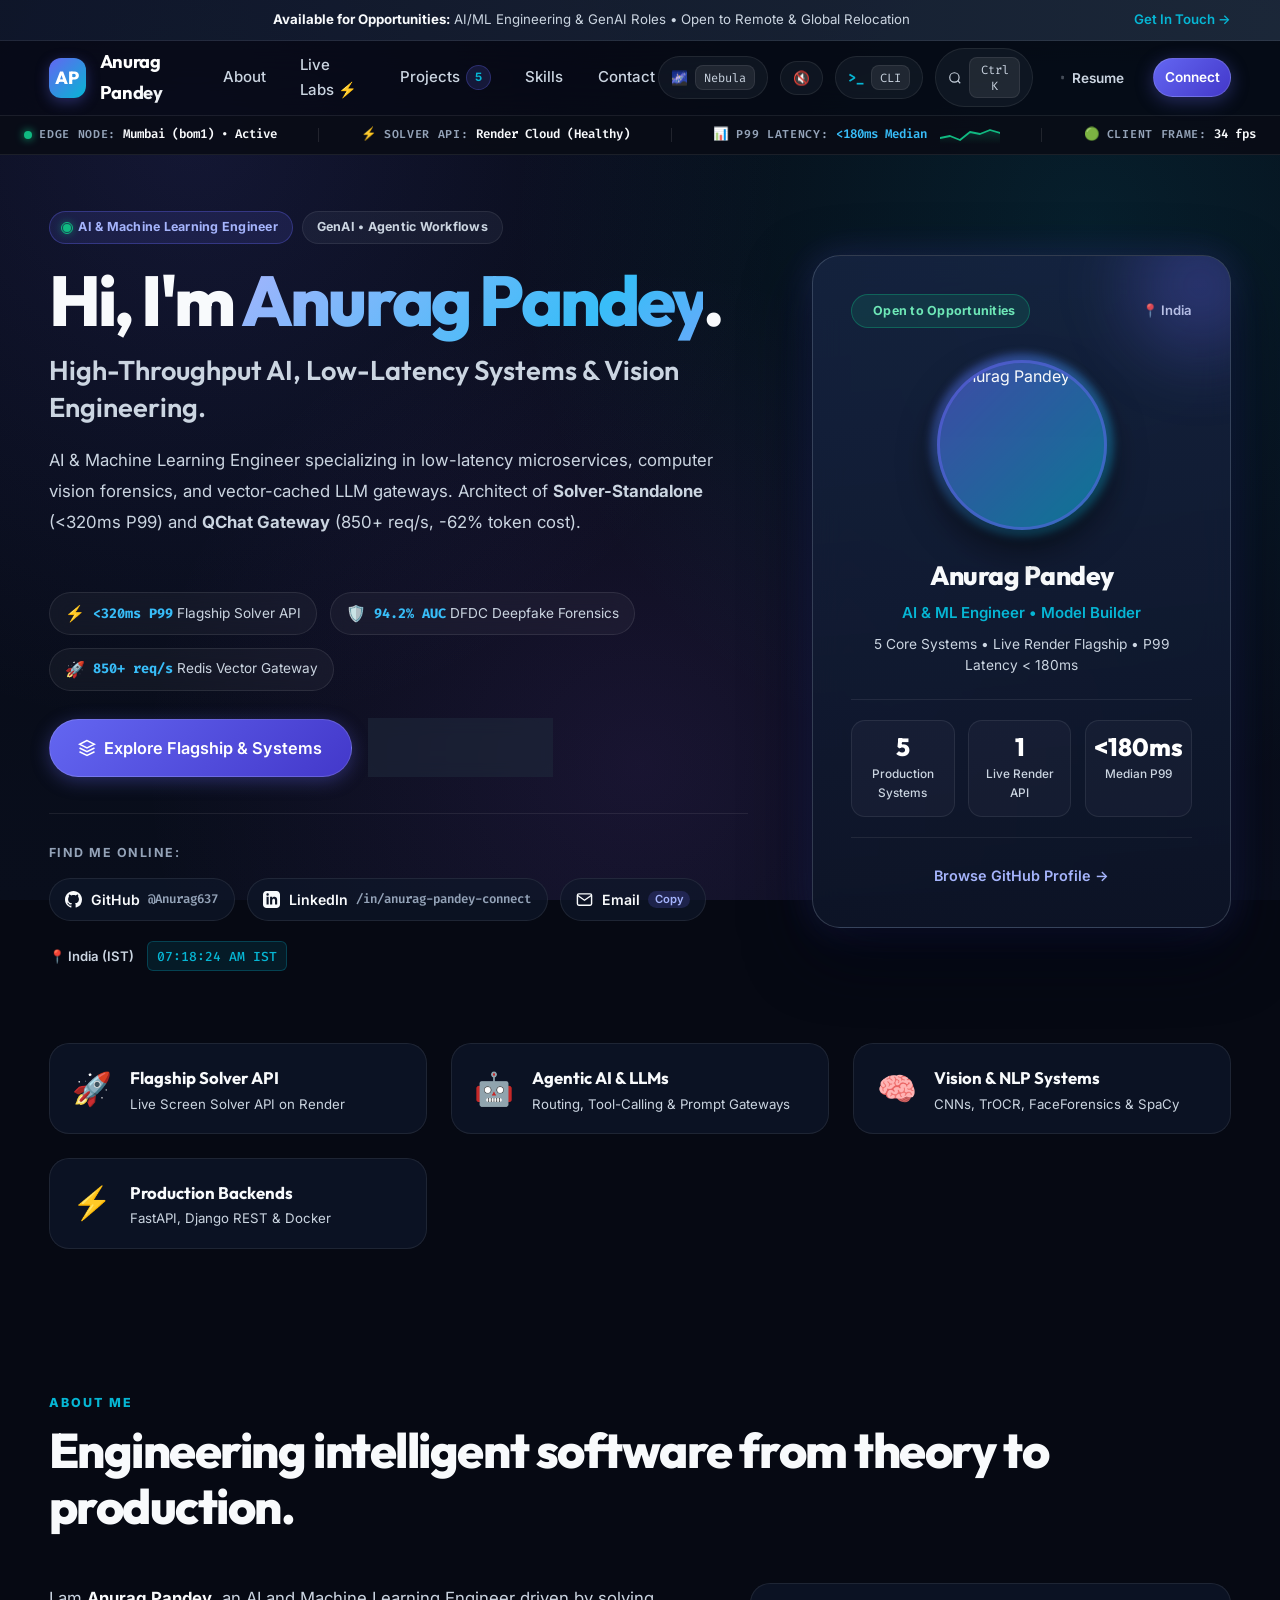
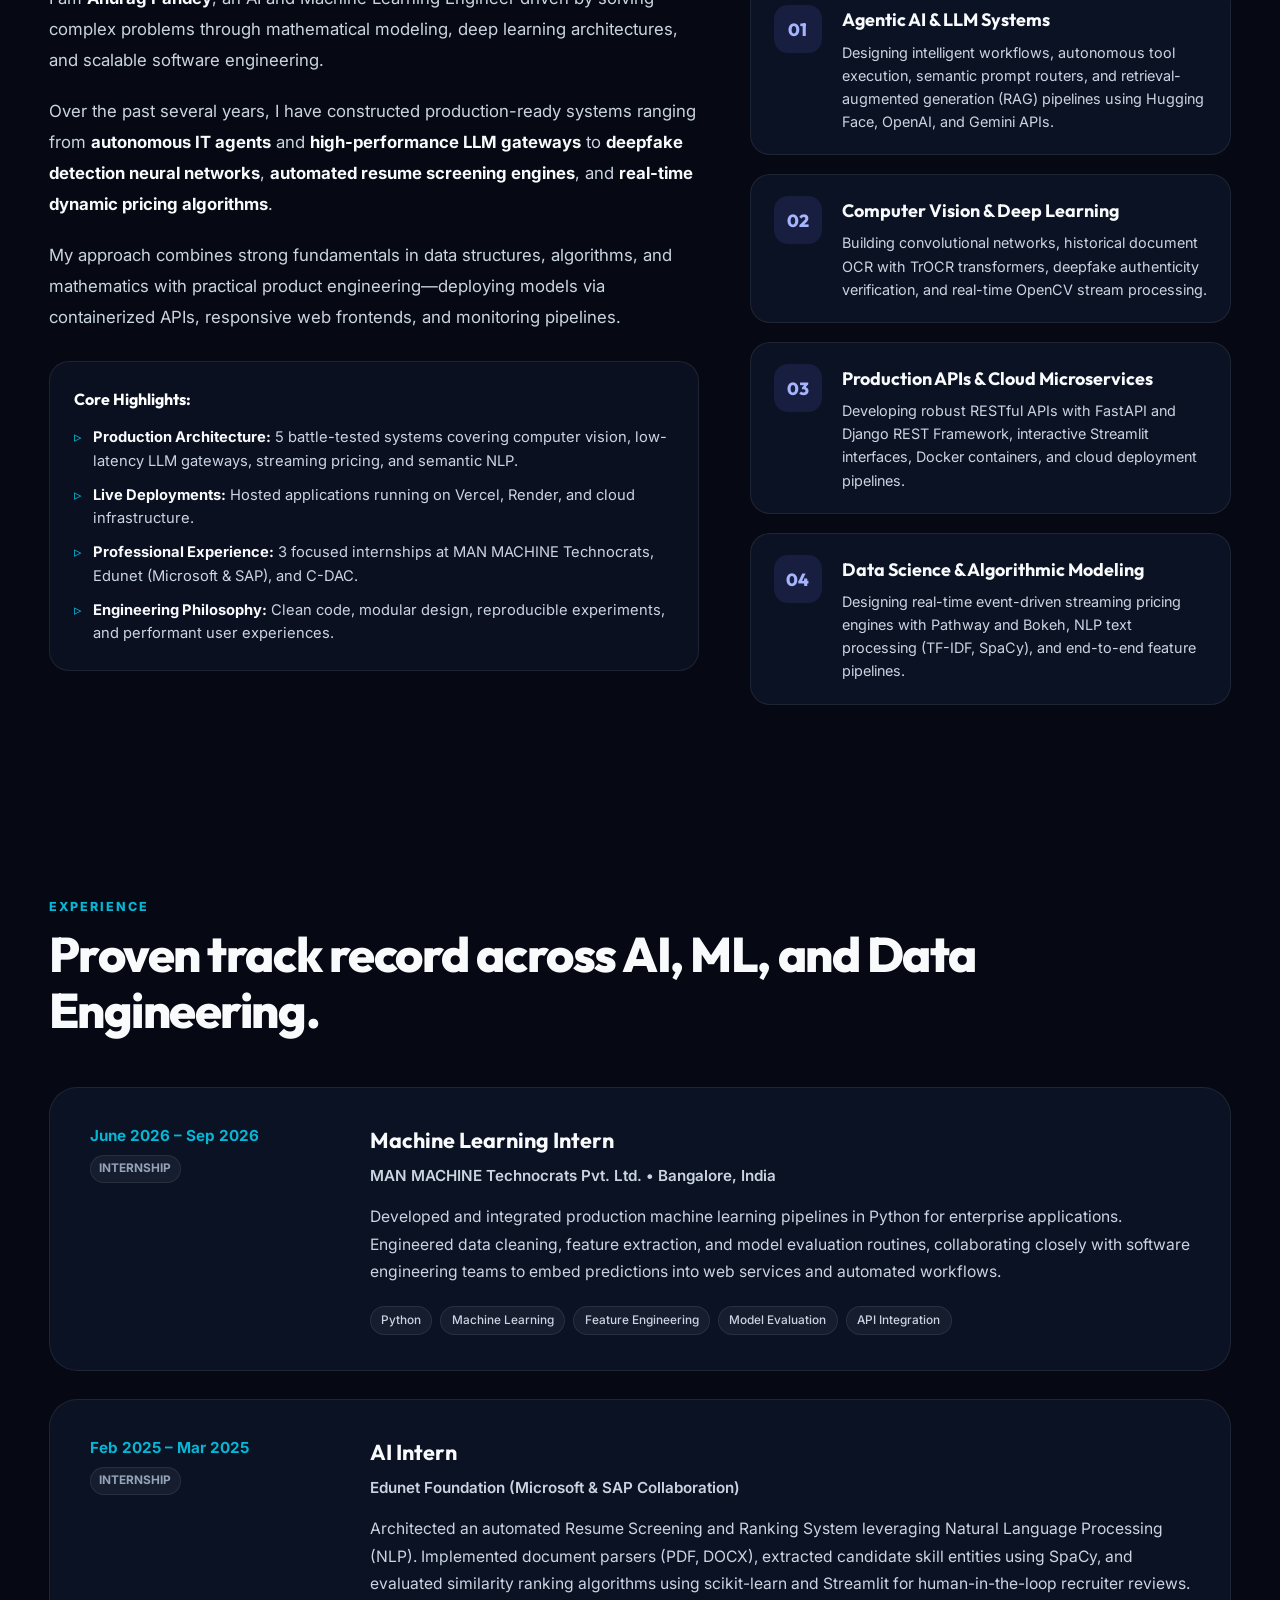
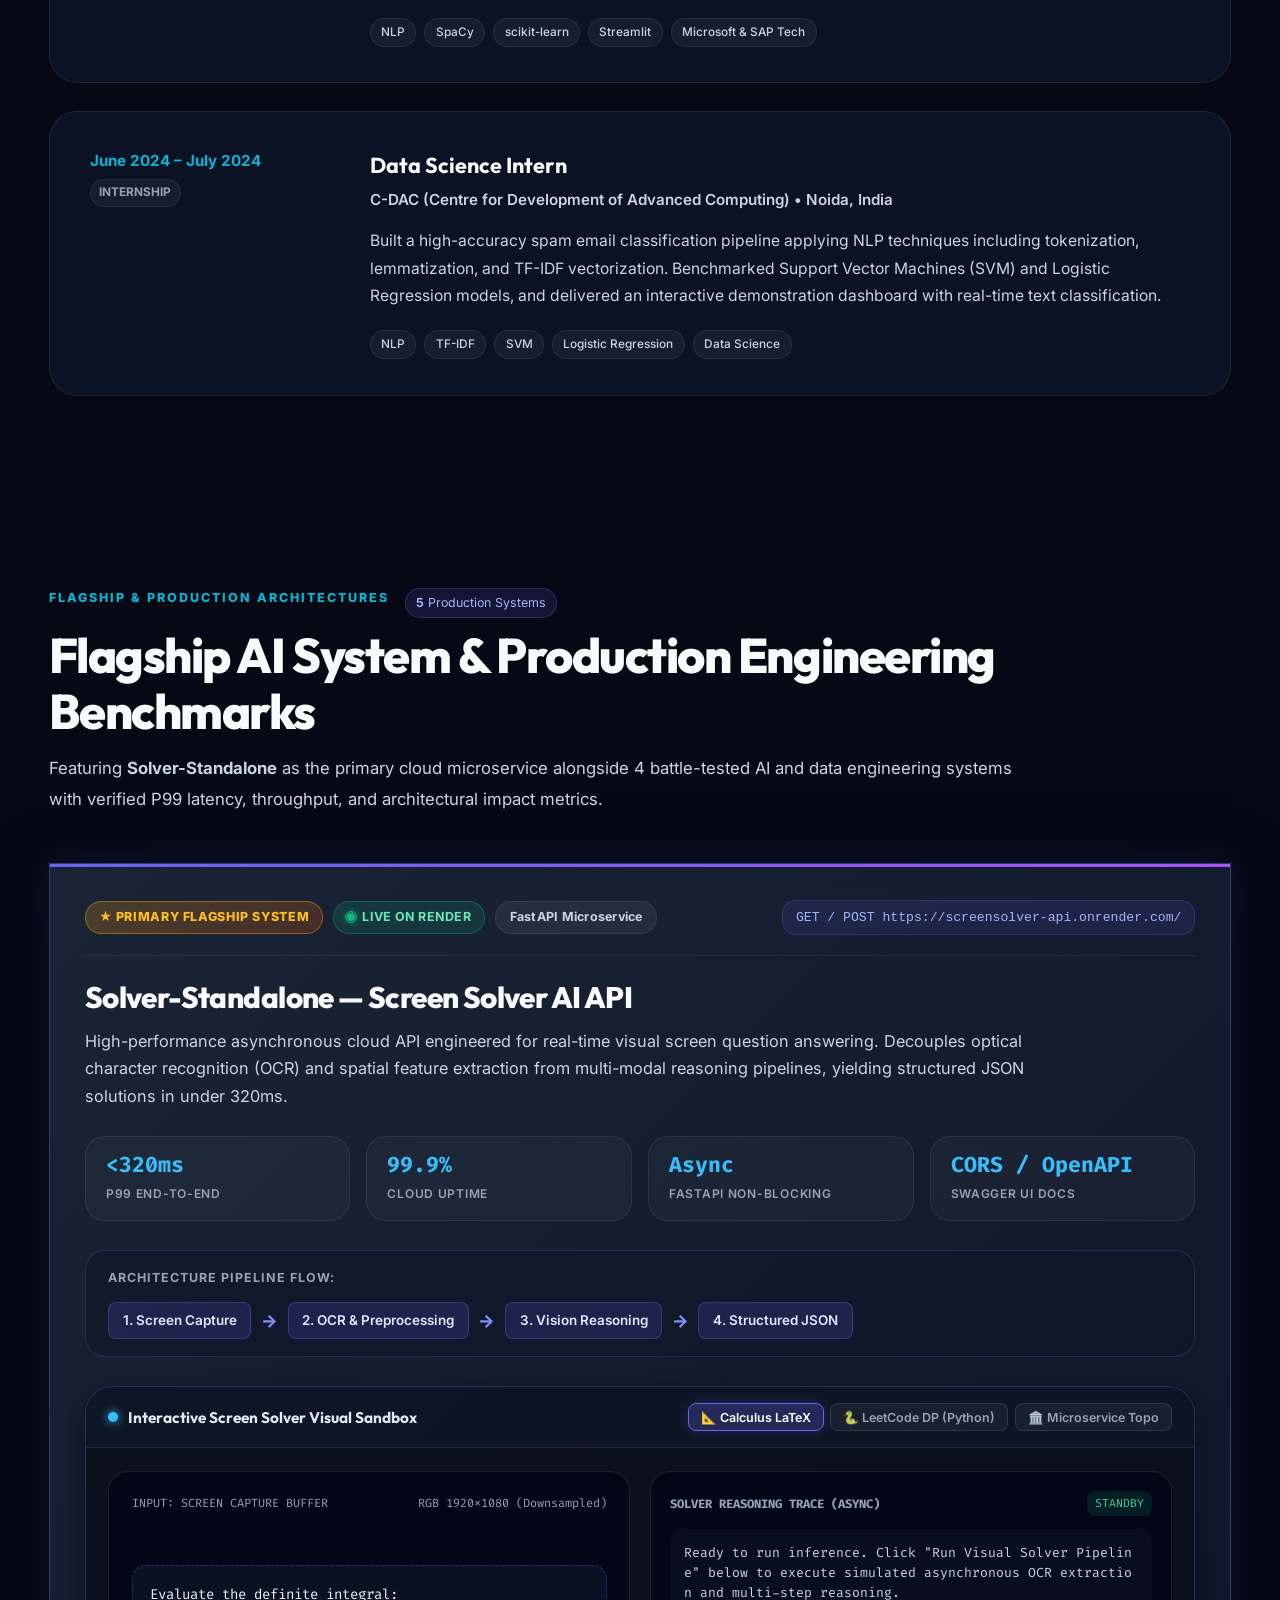
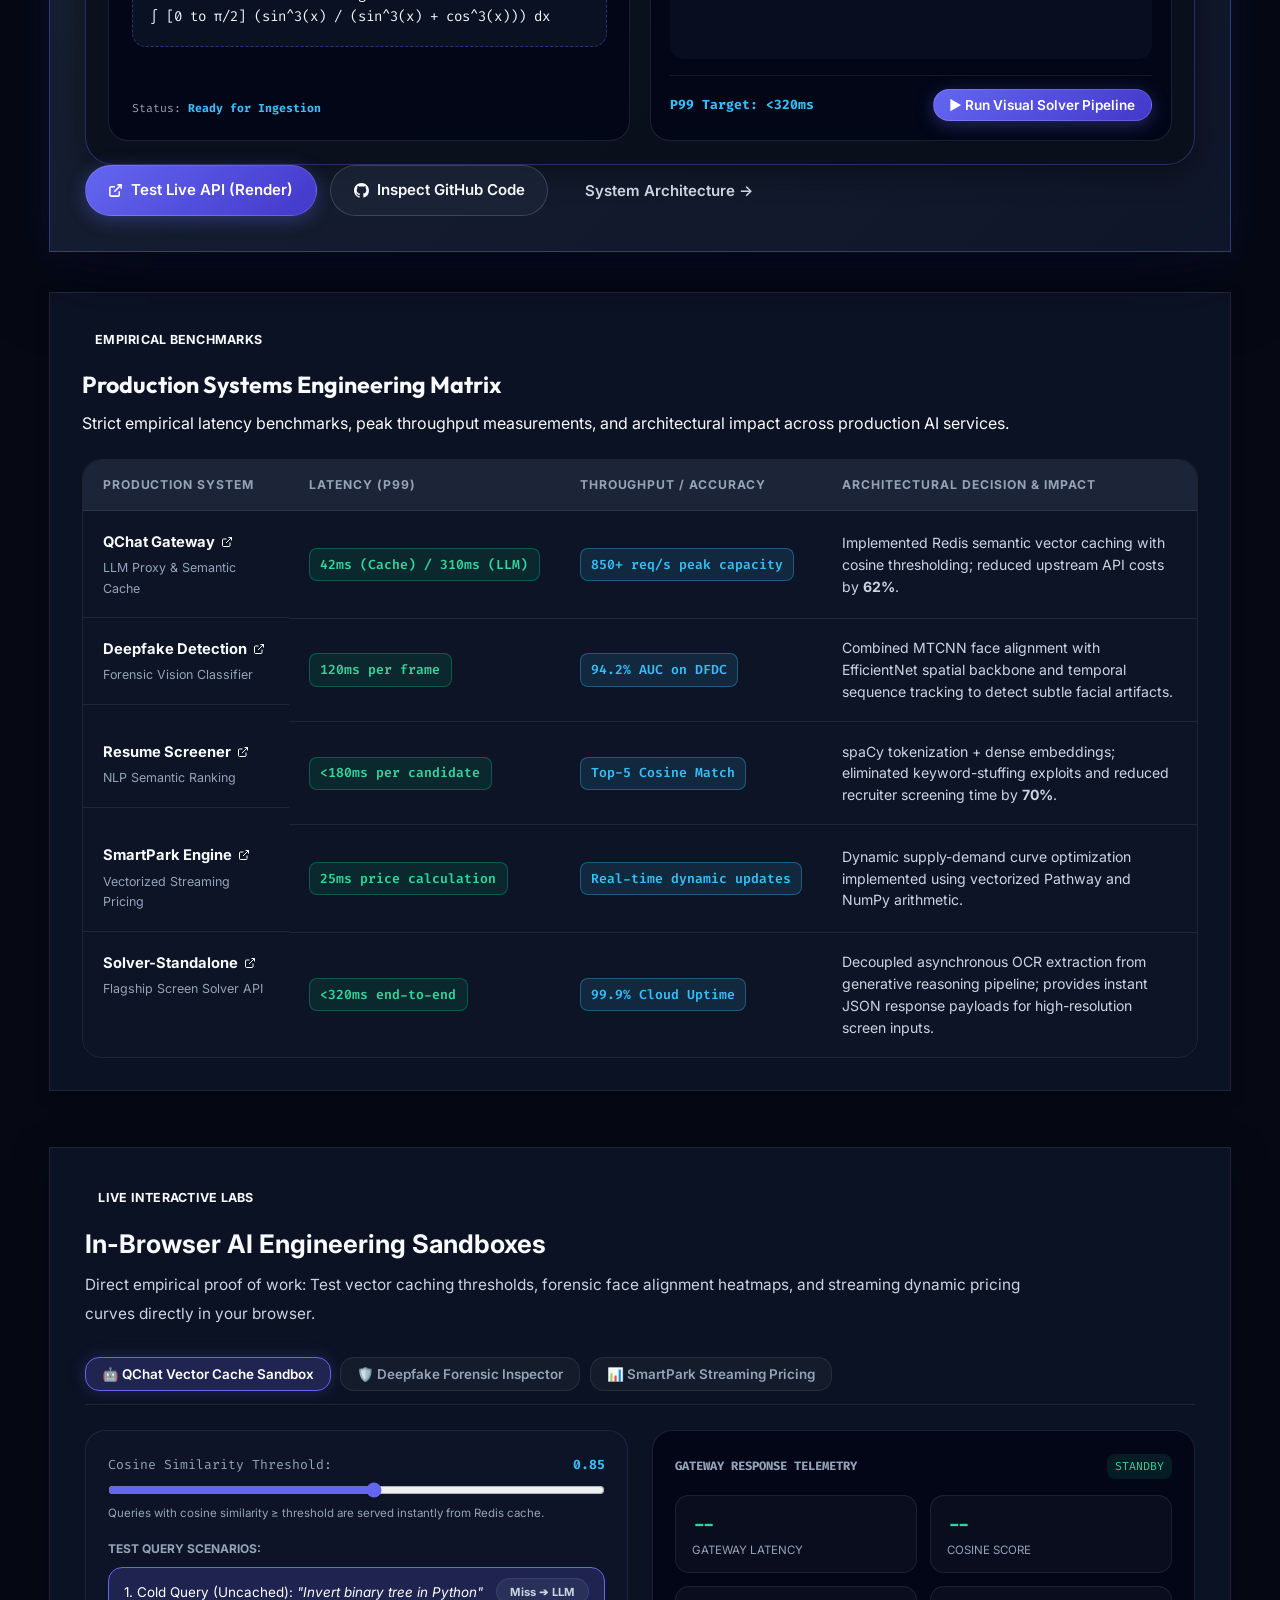
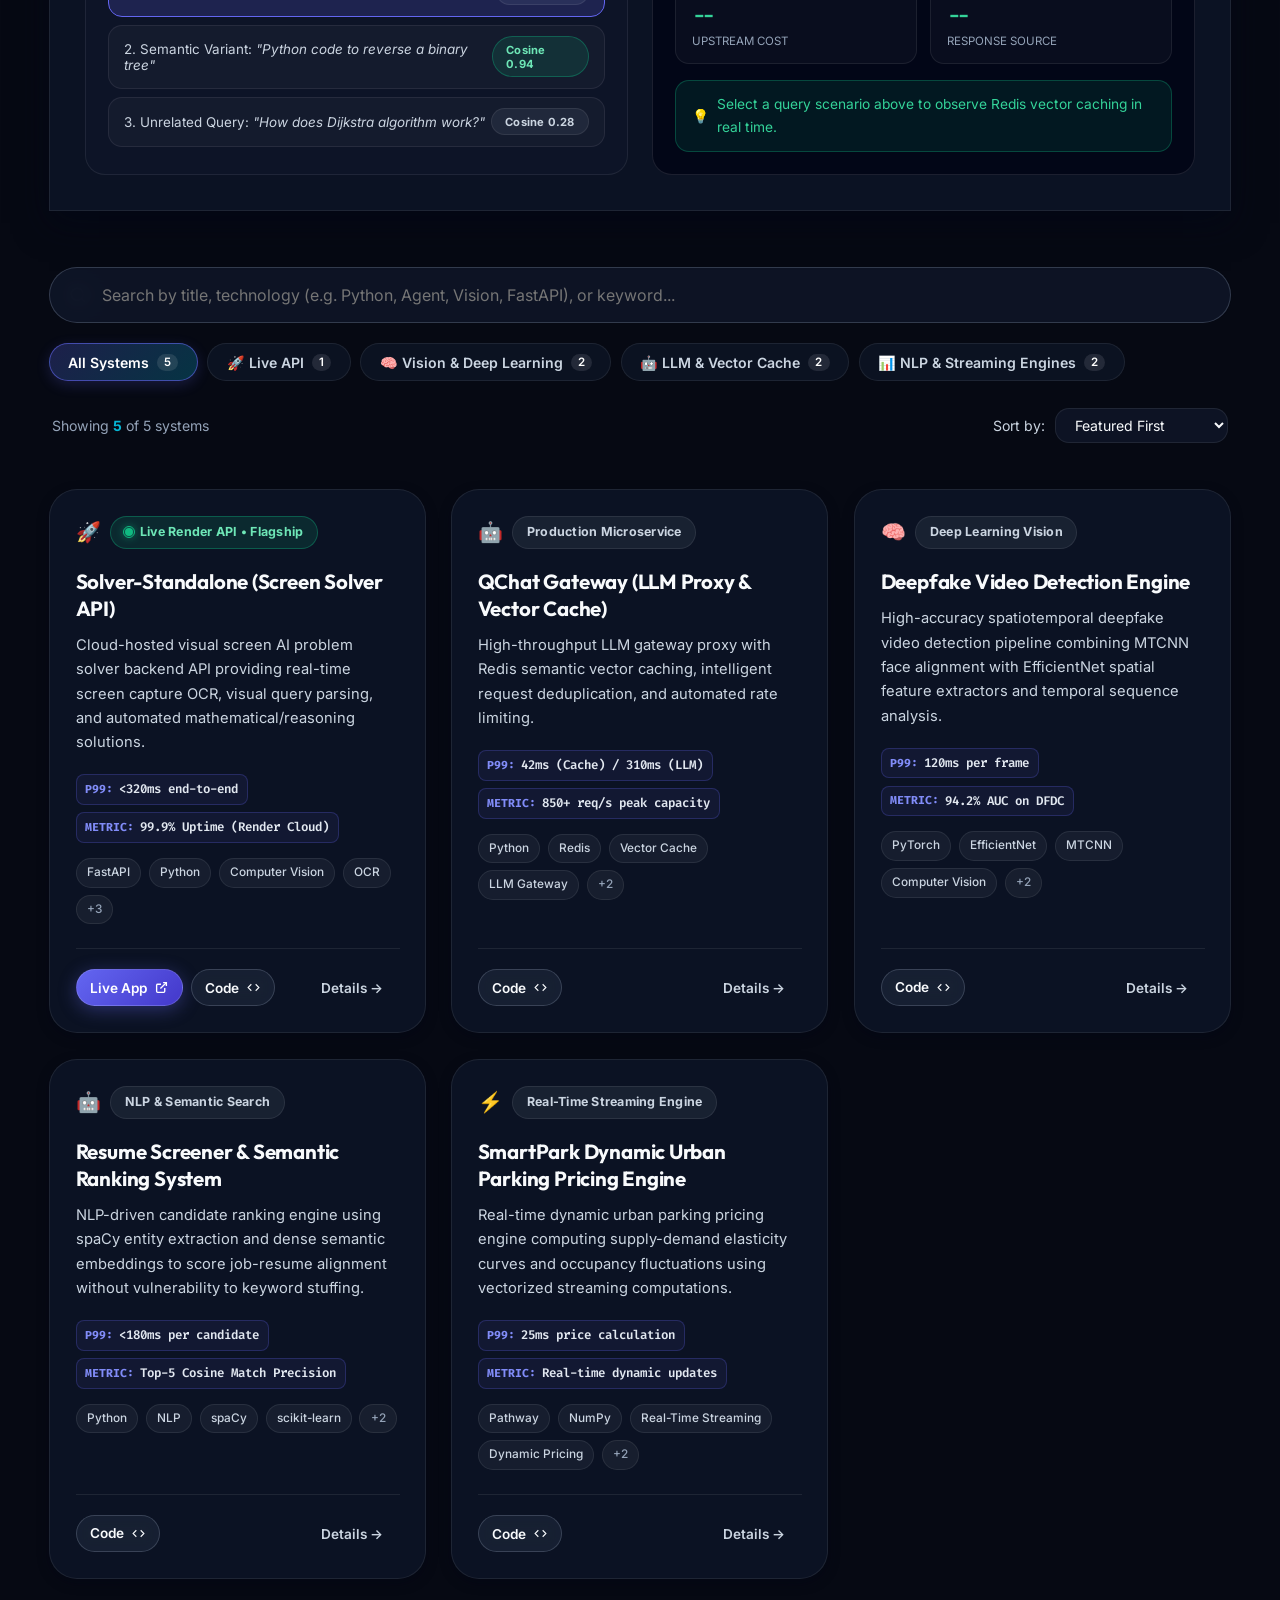
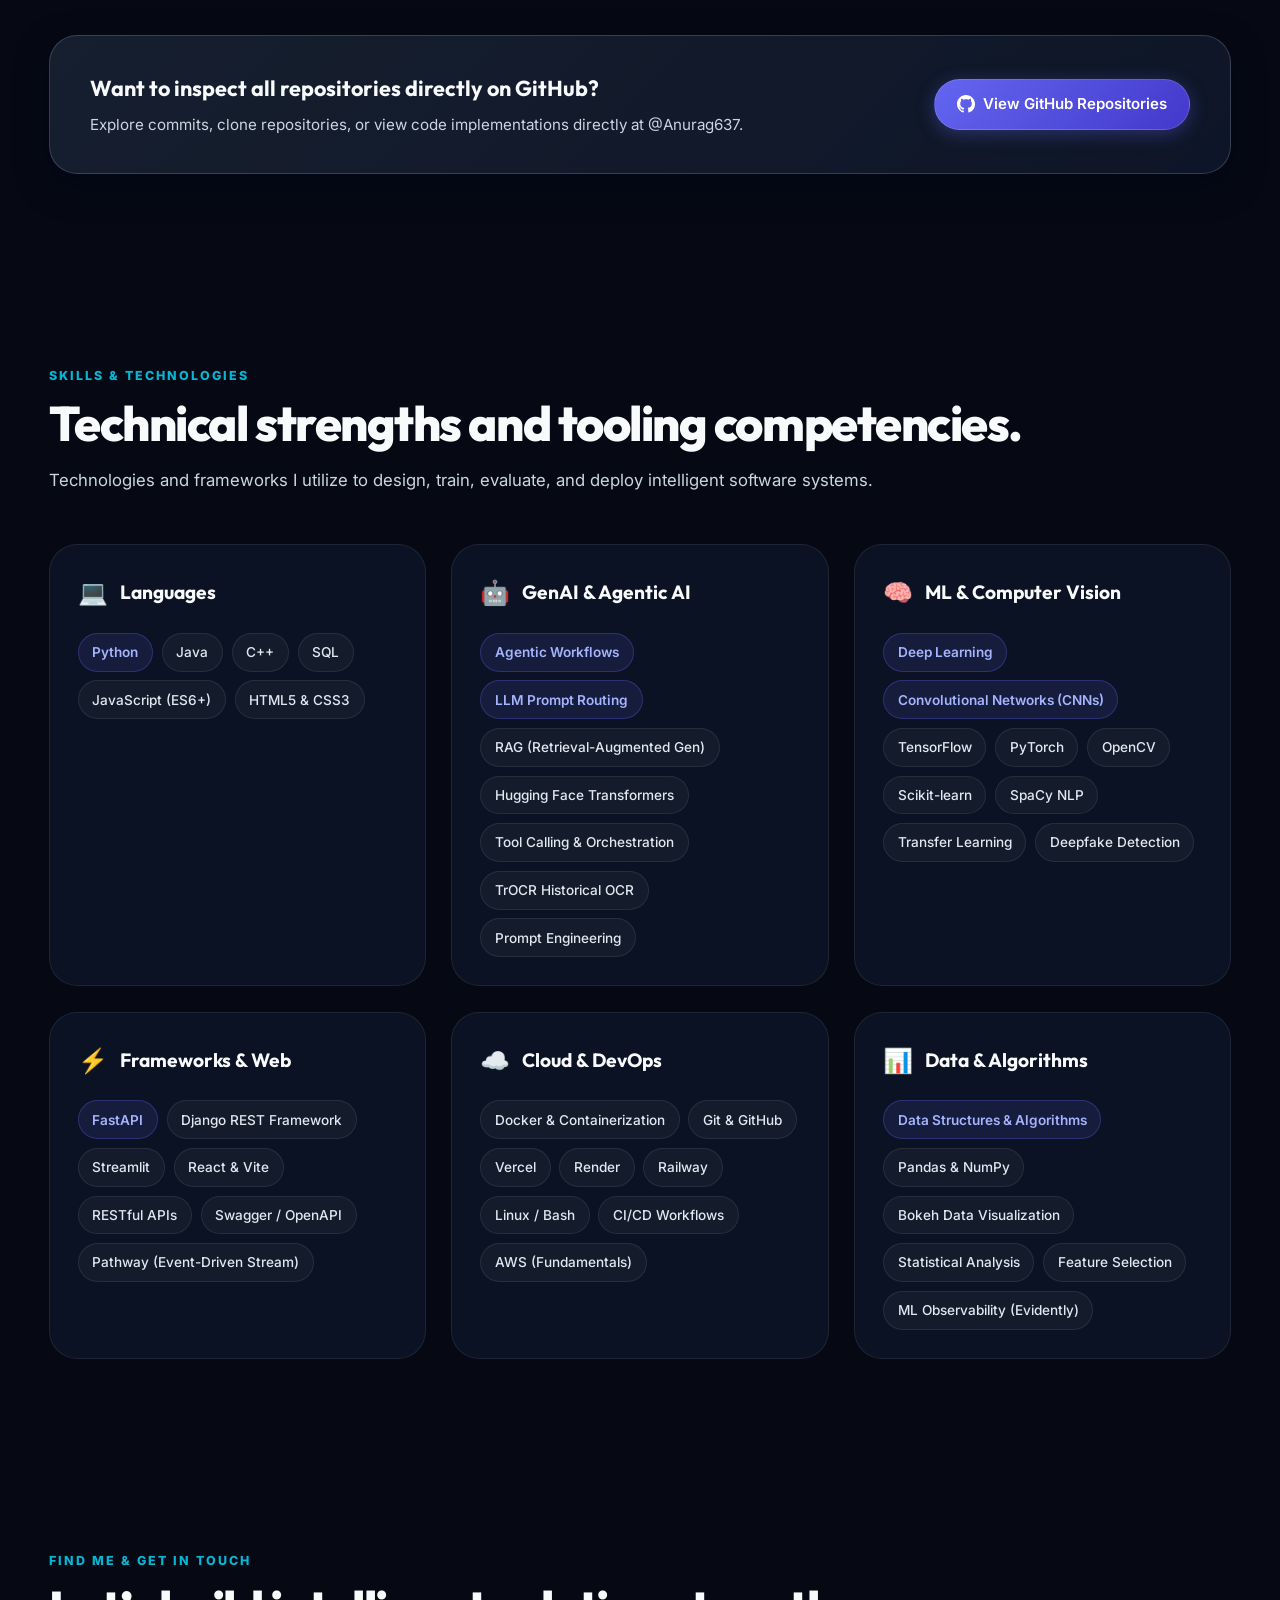
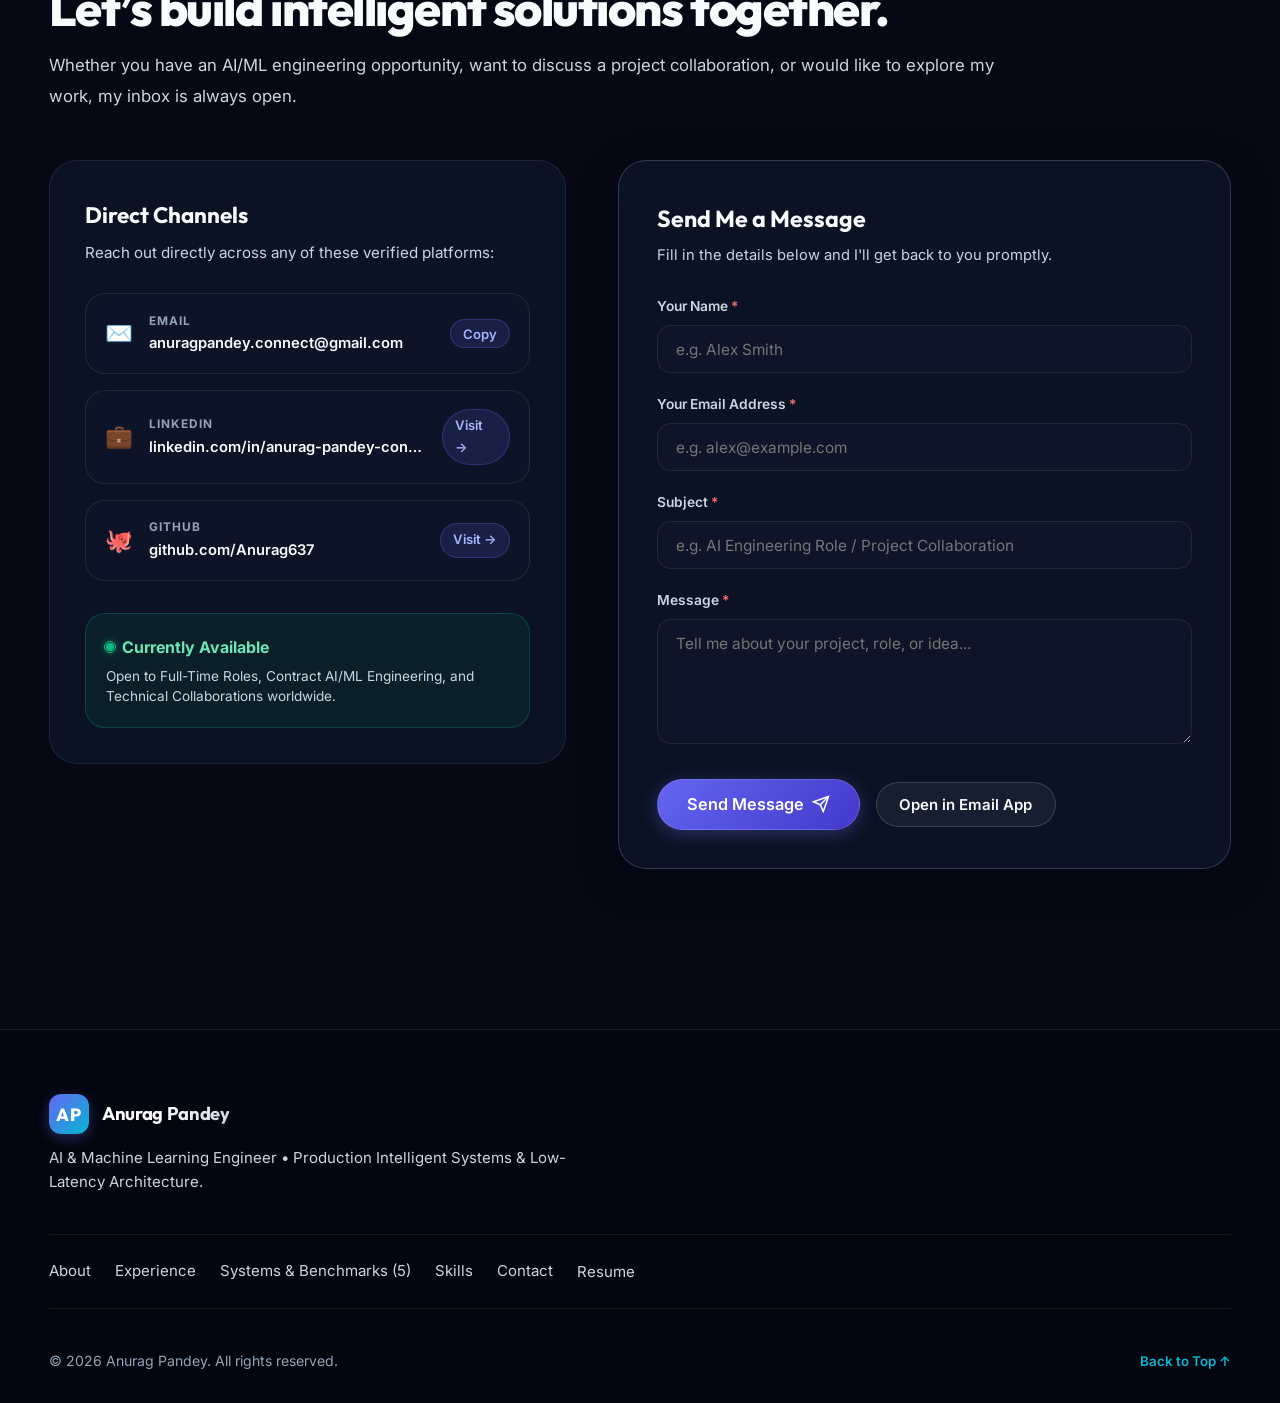
==== index.html @ 92655d1b "feat: implement top 0.1% AI showcase with live edge telemetry, in-browser AI simulators, and staff-g" ====
<!DOCTYPE html>
<html lang="en">
  <head>
    <meta charset="UTF-8" />
    <meta name="viewport" content="width=device-width, initial-scale=1.0" />
    <title>Anurag Pandey | AI & Machine Learning Engineer | Full Portfolio</title>
    
    <!-- SEO & Discovery Meta Tags -->
    <meta
      name="description"
      content="Anurag Pandey - AI & Machine Learning Engineer specializing in LLMs, Agentic AI, Computer Vision, and Full-Stack APIs. Explore Flagship Screen Solver API and production engineering benchmarks."
    />
    <meta name="keywords" content="Anurag Pandey, AI Engineer, Machine Learning, Deep Learning, LLM, Agentic AI, Python, FastAPI, Django, Computer Vision, Portfolio, Anurag637" />
    <meta name="author" content="Anurag Pandey" />
    
    <!-- Open Graph / Social Sharing -->
    <meta property="og:type" content="website" />
    <meta property="og:title" content="Anurag Pandey | AI & Machine Learning Engineer" />
    <meta property="og:description" content="Production-grade AI & ML systems, Flagship Screen Solver API, high-throughput LLM proxies, and real-world engineering benchmarks by Anurag Pandey." />
    <meta property="og:image" content="https://avatars.githubusercontent.com/u/179312826?v=4" />
    <meta property="og:url" content="https://anurag637.github.io/" />

    <!-- Favicon & PWA Manifest -->
    <link rel="icon" type="image/svg+xml" href="favicon.svg" />
    <link rel="manifest" href="manifest.json" />
    <meta name="theme-color" content="#090e1c" />

    <!-- Google Fonts: Inter, Outfit, Fira Code -->
    <link rel="preconnect" href="https://fonts.googleapis.com" />
    <link rel="preconnect" href="https://fonts.gstatic.com" crossorigin />
    <link
      href="https://fonts.googleapis.com/css2?family=Inter:wght@300;400;500;600;700;800&family=Outfit:wght@400;500;600;700;800;900&family=Fira+Code:wght@400;500;600&display=swap"
      rel="stylesheet"
    />

    <!-- Stylesheet -->
    <link rel="stylesheet" href="style.css" />

    <!-- Structured Data (JSON-LD) for Search Discovery -->
    <script type="application/ld+json">
      {
        "@context": "https://schema.org",
        "@type": "Person",
        "name": "Anurag Pandey",
        "url": "https://github.com/Anurag637",
        "image": "https://avatars.githubusercontent.com/u/179312826?v=4",
        "jobTitle": "AI & Machine Learning Engineer",
        "sameAs": [
          "https://github.com/Anurag637",
          "https://www.linkedin.com/in/anurag-pandey-connect/"
        ],
        "knowsAbout": [
          "Artificial Intelligence",
          "Machine Learning",
          "Large Language Models",
          "Computer Vision",
          "Natural Language Processing",
          "FastAPI",
          "Python",
          "Agentic Workflows"
        ]
      }
    </script>
  </head>
  <body>
    <!-- Top Viewport Scroll Progress Indicator -->
    <div class="scroll-progress-bar" id="scroll-progress-bar" aria-hidden="true"></div>

    <!-- Interactive Particle Mesh Canvas & Ambient Glow -->
    <canvas id="bg-canvas" class="bg-canvas" aria-hidden="true"></canvas>
    <div class="ambient-glow" id="ambient-glow" aria-hidden="true"></div>

    <!-- Announcement Bar -->
    <aside class="announcement-bar" aria-label="Status banner">
      <div class="container announcement-inner">
        <span class="status-dot"></span>
        <span class="announcement-text">
          <strong>Available for Opportunities:</strong> AI/ML Engineering & GenAI Roles • Open to Remote & Global Relocation
        </span>
        <a href="#contact" class="announcement-link">Get In Touch &rarr;</a>
      </div>
    </aside>

    <div class="page-shell">
      <!-- Site Header & Navigation -->
      <header class="site-header" id="site-header">
        <nav class="nav container" aria-label="Main Navigation">
          <a href="#home" class="brand" aria-label="Anurag Pandey - Home">
            <span class="brand-badge">AP</span>
            <span class="brand-name">Anurag Pandey</span>
          </a>

          <!-- Desktop Navigation Links -->
          <div class="nav-links" id="nav-links">
            <a href="#about" class="nav-link">About</a>
            <a href="#interactive-labs" class="nav-link">Live Labs ⚡</a>
            <a href="#projects" class="nav-link">
              Projects
              <span class="nav-count-badge">5</span>
            </a>
            <a href="#skills" class="nav-link">Skills</a>
            <a href="#contact" class="nav-link">Contact</a>
          </div>

          <!-- Header Action Buttons -->
          <div class="header-actions">
            <!-- Theme Mode Switcher -->
            <button class="btn-icon" id="theme-toggle-btn" title="Switch Theme (Nebula, Matrix, Tokyo, OLED)" aria-label="Toggle Theme">
              <span id="theme-icon">🌌</span>
              <span class="kbd-hint" id="theme-label">Nebula</span>
            </button>

            <!-- Futuristic UI Audio FX Toggle -->
            <button class="btn-icon" id="sound-toggle-btn" title="Toggle Futuristic UI Audio Effects" aria-label="Toggle UI Audio">
              <span id="sound-icon">🔇</span>
            </button>

            <!-- Interactive CLI Terminal Trigger -->
            <button class="btn-icon" id="open-terminal-btn" title="Open Interactive Developer CLI Terminal (>_)" aria-label="Open Interactive CLI Terminal">
              <span class="terminal-sym" style="font-family: var(--font-mono); font-weight: 700; color: var(--accent-cyan);">&gt;_</span>
              <span class="kbd-hint">CLI</span>
            </button>


            <!-- Search / Command Palette Trigger -->
            <button
              class="btn-icon"
              id="search-trigger"
              aria-label="Command Palette (Ctrl+K)"
              title="Command Palette (Ctrl+K)"
            >
              <svg width="18" height="18" viewBox="0 0 24 24" fill="none" stroke="currentColor" stroke-width="2">
                <circle cx="11" cy="11" r="8"></circle>
                <line x1="21" y1="21" x2="16.65" y2="16.65"></line>
              </svg>
              <span class="kbd-hint">Ctrl K</span>
            </button>

            <!-- Quick Resume Button -->
            <button class="btn btn-sm btn-ghost" id="open-resume-btn" aria-label="Open Interactive Resume">
              <svg width="15" height="15" viewBox="0 0 24 24" fill="none" stroke="currentColor" stroke-width="2">
                <path d="M14 2H6a2 2 0 0 0-2 2v16a2 2 0 0 0 2 2h12a2 2 0 0 0 2-2V8z"></path>
                <polyline points="14 2 14 8 20 8"></polyline>
                <line x1="16" y1="13" x2="8" y2="13"></line>
                <line x1="16" y1="17" x2="8" y2="17"></line>
                <polyline points="10 9 9 9 8 9"></polyline>
              </svg>
              Resume
            </button>

            <!-- Contact CTA -->
            <a class="btn btn-sm btn-primary" href="#contact">
              Connect
            </a>

            <!-- Mobile Hamburger Menu Button -->
            <button
              class="nav-toggle"
              id="nav-toggle"
              aria-label="Toggle navigation menu"
              aria-expanded="false"
              aria-controls="nav-links"
            >
              <span></span>
              <span></span>
              <span></span>
            </button>
          </div>
        </nav>
      </header>

      <!-- LIVE EDGE TELEMETRY & OPERATIONS BAR (Linear / Vercel Edge Standard) -->
      <aside class="telemetry-bar-wrap" aria-label="System Operations Telemetry">
        <div class="container telemetry-bar">
          <div class="telemetry-item">
            <span class="telemetry-beacon"></span>
            <span class="telemetry-label">Edge Node:</span>
            <span class="telemetry-val">Mumbai (bom1) • Active</span>
          </div>
          <div class="telemetry-divider"></div>
          <div class="telemetry-item">
            <span class="telemetry-icon">⚡</span>
            <span class="telemetry-label">Solver API:</span>
            <span class="telemetry-val" id="telemetry-solver-status">Render Cloud (Healthy)</span>
          </div>
          <div class="telemetry-divider"></div>
          <div class="telemetry-item">
            <span class="telemetry-icon">📊</span>
            <span class="telemetry-label">P99 Latency:</span>
            <span class="telemetry-val metric-code">&lt;180ms Median</span>
            <svg class="telemetry-sparkline" width="60" height="18" viewBox="0 0 60 18" fill="none" aria-hidden="true">
              <path d="M0 12 L10 10 L20 14 L30 6 L40 8 L50 4 L60 7" stroke="#10b981" stroke-width="1.8" stroke-linecap="round" stroke-linejoin="round"/>
              <path d="M0 12 L10 10 L20 14 L30 6 L40 8 L50 4 L60 7 L60 18 L0 18 Z" fill="url(#sparkline-grad)" opacity="0.2"/>
              <defs>
                <linearGradient id="sparkline-grad" x1="0" y1="0" x2="0" y2="1">
                  <stop offset="0%" stop-color="#10b981"/>
                  <stop offset="100%" stop-color="#10b981" stop-opacity="0"/>
                </linearGradient>
              </defs>
            </svg>
          </div>
          <div class="telemetry-divider"></div>
          <div class="telemetry-item telemetry-fps-item">
            <span class="telemetry-icon">🟢</span>
            <span class="telemetry-label">Client Frame:</span>
            <span class="telemetry-val" id="telemetry-fps-val">60 fps</span>
          </div>
        </div>
      </aside>

      <main id="home">
        <!-- Hero Section -->
        <section class="hero container section">
          <div class="hero-copy reveal">
            <div class="badge-group">
              <span class="badge badge-glow">
                <span class="status-indicator live"></span>
                AI & Machine Learning Engineer
              </span>
              <span class="badge badge-subtle">GenAI • Agentic Workflows</span>
            </div>

            <h1 class="hero-title">
              Hi, I'm <span class="gradient-text">Anurag Pandey</span>.
            </h1>

            <h2 class="hero-subtitle">
              High-Throughput AI, Low-Latency Systems & Vision Engineering.
            </h2>

            <p class="lead">
              AI & Machine Learning Engineer specializing in low-latency microservices, computer vision forensics, and vector-cached LLM gateways.
              Architect of <strong>Solver-Standalone</strong> (&lt;320ms P99) and <strong>QChat Gateway</strong> (850+ req/s, -62% token cost).
            </p>

            <!-- 10/10 Executive Proof-of-Work Ribbon -->
            <div class="hero-proof-bar">
              <div class="proof-chip">
                <span class="proof-icon">⚡</span>
                <span class="proof-text"><strong>&lt;320ms P99</strong> Flagship Solver API</span>
              </div>
              <div class="proof-chip">
                <span class="proof-icon">🛡️</span>
                <span class="proof-text"><strong>94.2% AUC</strong> DFDC Deepfake Forensics</span>
              </div>
              <div class="proof-chip">
                <span class="proof-icon">🚀</span>
                <span class="proof-text"><strong>850+ req/s</strong> Redis Vector Gateway</span>
              </div>
            </div>

            <!-- Hero Action Buttons -->
            <div class="cta-row">
              <a class="btn btn-primary btn-lg" href="#projects">
                <svg width="18" height="18" viewBox="0 0 24 24" fill="none" stroke="currentColor" stroke-width="2">
                  <polygon points="12 2 2 7 12 12 22 7 12 2"></polygon>
                  <polyline points="2 17 12 22 22 17"></polyline>
                  <polyline points="2 12 12 17 22 12"></polyline>
                </svg>
                Explore Flagship & Systems
              </a>
              <a class="btn btn-secondary btn-lg" href="#contact">
                <svg width="18" height="18" viewBox="0 0 24 24" fill="none" stroke="currentColor" stroke-width="2">
                  <path d="M4 4h16c1.1 0 2 .9 2 2v12c0 1.1-.9 2-2 2H4c-1.1 0-2-.9-2-2V6c0-1.1.9-2 2-2z"></path>
                  <polyline points="22,6 12,13 2,6"></polyline>
                </svg>
                Get In Touch
              </a>
            </div>

            <!-- Find Me Hub (Social Channels + Direct Contacts) -->
            <div class="find-me-bar">
              <span class="find-me-label">Find Me Online:</span>
              <div class="social-pills">
                <a
                  href="https://github.com/Anurag637"
                  target="_blank"
                  rel="noreferrer"
                  class="social-pill"
                  title="Anurag Pandey on GitHub"
                >
                  <svg width="17" height="17" viewBox="0 0 24 24" fill="currentColor">
                    <path d="M12 0C5.37 0 0 5.37 0 12c0 5.31 3.435 9.795 8.205 11.385.6.105.825-.255.825-.57 0-.285-.015-1.23-.015-2.235-3.015.555-3.795-.735-4.035-1.41-.135-.345-.72-1.41-1.23-1.695-.42-.225-1.02-.78-.015-.795.945-.015 1.62.87 1.845 1.23 1.08 1.815 2.805 1.305 3.495.99.105-.78.42-1.305.765-1.605-2.67-.3-5.46-1.335-5.46-5.925 0-1.305.465-2.385 1.23-3.225-.12-.3-.54-1.53.12-3.18 0 0 1.005-.315 3.3 1.23.96-.27 1.98-.405 3-.405s2.04.135 3 .405c2.295-1.56 3.3-1.23 3.3-1.23.66 1.65.24 2.88.12 3.18.765.84 1.23 1.905 1.23 3.225 0 4.605-2.805 5.625-5.475 5.925.435.375.81 1.095.81 2.22 0 1.605-.015 2.895-.015 3.3 0 .315.225.69.825.57A12.02 12.02 0 0024 12c0-6.63-5.37-12-12-12z"/>
                  </svg>
                  <span>GitHub</span>
                  <span class="pill-stat">@Anurag637</span>
                </a>

                <a
                  href="https://www.linkedin.com/in/anurag-pandey-connect/"
                  target="_blank"
                  rel="noreferrer"
                  class="social-pill"
                  title="Anurag Pandey on LinkedIn"
                >
                  <svg width="17" height="17" viewBox="0 0 24 24" fill="currentColor">
                    <path d="M19 0h-14c-2.761 0-5 2.239-5 5v14c0 2.761 2.239 5 5 5h14c2.762 0 5-2.239 5-5v-14c0-2.761-2.238-5-5-5zm-11 19h-3v-11h3v11zm-1.5-12.268c-.966 0-1.75-.79-1.75-1.764s.784-1.764 1.75-1.764 1.75.79 1.75 1.764-.783 1.764-1.75 1.764zm13.5 12.268h-3v-5.604c0-3.368-4-3.113-4 0v5.604h-3v-11h3v1.765c1.396-2.586 7-2.777 7 2.476v6.759z"/>
                  </svg>
                  <span>LinkedIn</span>
                  <span class="pill-stat">/in/anurag-pandey-connect</span>
                </a>

                <button class="social-pill copy-email-btn" id="hero-copy-email-btn" title="Click to copy email address">
                  <svg width="17" height="17" viewBox="0 0 24 24" fill="none" stroke="currentColor" stroke-width="2">
                    <path d="M4 4h16c1.1 0 2 .9 2 2v12c0 1.1-.9 2-2 2H4c-1.1 0-2-.9-2-2V6c0-1.1.9-2 2-2z"></path>
                    <polyline points="22,6 12,13 2,6"></polyline>
                  </svg>
                  <span>Email</span>
                  <span class="copy-badge">Copy</span>
                </button>
              </div>

              <!-- Live Time Indicator -->
              <div class="live-clock-card" id="live-clock-card">
                <span class="clock-pin">📍 India (IST)</span>
                <span class="clock-time" id="live-clock-time">--:--:--</span>
              </div>
            </div>
          </div>

          <!-- Hero Visual: Interactive Profile Card -->
          <div class="hero-visual reveal">
            <div class="profile-card">
              <div class="card-glow"></div>
              
              <div class="profile-header">
                <div class="badge badge-success">
                  <span class="pulse-ring"></span>
                  Open to Opportunities
                </div>
                <span class="location-badge">📍 India</span>
              </div>

              <div class="avatar-wrap">
                <img
                  class="avatar"
                  src="https://avatars.githubusercontent.com/u/179312826?v=4"
                  alt="Anurag Pandey"
                  width="170"
                  height="170"
                  loading="eager"
                />
                <div class="avatar-ring"></div>
              </div>

              <div class="profile-details">
                <h3 class="profile-name">Anurag Pandey</h3>
                <p class="profile-role">AI & ML Engineer • Model Builder</p>
                <p class="profile-bio">
                  5 Core Systems • Live Render Flagship • P99 Latency &lt; 180ms
                </p>
              </div>

              <!-- Quick Metrics Grid -->
              <div class="stat-grid">
                <div class="stat-box">
                  <strong class="stat-num" id="stat-repos-count">5</strong>
                  <span class="stat-desc">Production Systems</span>
                </div>
                <div class="stat-box">
                  <strong class="stat-num" id="stat-apps-count">1</strong>
                  <span class="stat-desc">Live Render API</span>
                </div>
                <div class="stat-box">
                  <strong class="stat-num">&lt;180ms</strong>
                  <span class="stat-desc">Median P99</span>
                </div>
              </div>

              <!-- Profile Card Footer Actions -->
              <div class="profile-card-footer">
                <a
                  href="https://github.com/Anurag637?tab=repositories"
                  target="_blank"
                  rel="noreferrer"
                  class="card-action-link"
                >
                  <span>Browse GitHub Profile &rarr;</span>
                </a>
              </div>
            </div>
          </div>
        </section>

        <!-- Highlights & Metrics Ribbon -->
        <section class="metrics-ribbon container" aria-label="Quick Highlights">
          <div class="metric-item">
            <div class="metric-icon">🚀</div>
            <div>
              <h4>Flagship Solver API</h4>
              <p>Live Screen Solver API on Render</p>
            </div>
          </div>
          <div class="metric-item">
            <div class="metric-icon">🤖</div>
            <div>
              <h4>Agentic AI & LLMs</h4>
              <p>Routing, Tool-Calling & Prompt Gateways</p>
            </div>
          </div>
          <div class="metric-item">
            <div class="metric-icon">🧠</div>
            <div>
              <h4>Vision & NLP Systems</h4>
              <p>CNNs, TrOCR, FaceForensics & SpaCy</p>
            </div>
          </div>
          <div class="metric-item">
            <div class="metric-icon">⚡</div>
            <div>
              <h4>Production Backends</h4>
              <p>FastAPI, Django REST & Docker</p>
            </div>
          </div>
        </section>

        <!-- About Section -->
        <section id="about" class="container section">
          <div class="section-heading reveal">
            <p class="eyebrow">About Me</p>
            <h3>Engineering intelligent software from theory to production.</h3>
          </div>

          <div class="about-grid">
            <div class="about-copy reveal">
              <p>
                I am <strong>Anurag Pandey</strong>, an AI and Machine Learning Engineer driven by
                solving complex problems through mathematical modeling, deep learning architectures,
                and scalable software engineering.
              </p>
              <p>
                Over the past several years, I have constructed production-ready systems ranging from
                <strong>autonomous IT agents</strong> and <strong>high-performance LLM gateways</strong>
                to <strong>deepfake detection neural networks</strong>, <strong>automated resume screening engines</strong>,
                and <strong>real-time dynamic pricing algorithms</strong>.
              </p>
              <p>
                My approach combines strong fundamentals in data structures, algorithms, and mathematics
                with practical product engineering—deploying models via containerized APIs, responsive web
                frontends, and monitoring pipelines.
              </p>

              <div class="quick-facts-box">
                <h4>Core Highlights:</h4>
                <ul class="quick-facts-list">
                  <li><strong>Production Architecture:</strong> 5 battle-tested systems covering computer vision, low-latency LLM gateways, streaming pricing, and semantic NLP.</li>
                  <li><strong>Live Deployments:</strong> Hosted applications running on Vercel, Render, and cloud infrastructure.</li>
                  <li><strong>Professional Experience:</strong> 3 focused internships at MAN MACHINE Technocrats, Edunet (Microsoft & SAP), and C-DAC.</li>
                  <li><strong>Engineering Philosophy:</strong> Clean code, modular design, reproducible experiments, and performant user experiences.</li>
                </ul>
              </div>
            </div>

            <!-- Pillars Grid -->
            <div class="about-highlights reveal">
              <div class="highlight-item">
                <span class="highlight-num">01</span>
                <div>
                  <h4>Agentic AI & LLM Systems</h4>
                  <p>
                    Designing intelligent workflows, autonomous tool execution, semantic prompt routers,
                    and retrieval-augmented generation (RAG) pipelines using Hugging Face, OpenAI, and Gemini APIs.
                  </p>
                </div>
              </div>

              <div class="highlight-item">
                <span class="highlight-num">02</span>
                <div>
                  <h4>Computer Vision & Deep Learning</h4>
                  <p>
                    Building convolutional networks, historical document OCR with TrOCR transformers,
                    deepfake authenticity verification, and real-time OpenCV stream processing.
                  </p>
                </div>
              </div>

              <div class="highlight-item">
                <span class="highlight-num">03</span>
                <div>
                  <h4>Production APIs & Cloud Microservices</h4>
                  <p>
                    Developing robust RESTful APIs with FastAPI and Django REST Framework, interactive
                    Streamlit interfaces, Docker containers, and cloud deployment pipelines.
                  </p>
                </div>
              </div>

              <div class="highlight-item">
                <span class="highlight-num">04</span>
                <div>
                  <h4>Data Science & Algorithmic Modeling</h4>
                  <p>
                    Designing real-time event-driven streaming pricing engines with Pathway and Bokeh,
                    NLP text processing (TF-IDF, SpaCy), and end-to-end feature pipelines.
                  </p>
                </div>
              </div>
            </div>
          </div>
        </section>

        <!-- Experience Timeline Section -->
        <section id="experience" class="container section">
          <div class="section-heading reveal">
            <p class="eyebrow">Experience</p>
            <h3>Proven track record across AI, ML, and Data Engineering.</h3>
          </div>

          <div class="timeline reveal">
            <!-- Experience Item 1 -->
            <article class="timeline-item">
              <div class="timeline-meta">
                <span class="timeline-date">June 2026 – Sep 2026</span>
                <span class="timeline-type">Internship</span>
              </div>
              <div class="timeline-content">
                <div class="timeline-header">
                  <h4>Machine Learning Intern</h4>
                  <span class="company">MAN MACHINE Technocrats Pvt. Ltd. • Bangalore, India</span>
                </div>
                <p>
                  Developed and integrated production machine learning pipelines in Python for enterprise applications.
                  Engineered data cleaning, feature extraction, and model evaluation routines, collaborating closely with software
                  engineering teams to embed predictions into web services and automated workflows.
                </p>
                <div class="timeline-tags">
                  <span class="tag-sm">Python</span>
                  <span class="tag-sm">Machine Learning</span>
                  <span class="tag-sm">Feature Engineering</span>
                  <span class="tag-sm">Model Evaluation</span>
                  <span class="tag-sm">API Integration</span>
                </div>
              </div>
            </article>

            <!-- Experience Item 2 -->
            <article class="timeline-item">
              <div class="timeline-meta">
                <span class="timeline-date">Feb 2025 – Mar 2025</span>
                <span class="timeline-type">Internship</span>
              </div>
              <div class="timeline-content">
                <div class="timeline-header">
                  <h4>AI Intern</h4>
                  <span class="company">Edunet Foundation (Microsoft & SAP Collaboration)</span>
                </div>
                <p>
                  Architected an automated Resume Screening and Ranking System leveraging Natural Language Processing (NLP).
                  Implemented document parsers (PDF, DOCX), extracted candidate skill entities using SpaCy, and evaluated
                  similarity ranking algorithms using scikit-learn and Streamlit for human-in-the-loop recruiter reviews.
                </p>
                <div class="timeline-tags">
                  <span class="tag-sm">NLP</span>
                  <span class="tag-sm">SpaCy</span>
                  <span class="tag-sm">scikit-learn</span>
                  <span class="tag-sm">Streamlit</span>
                  <span class="tag-sm">Microsoft & SAP Tech</span>
                </div>
              </div>
            </article>

            <!-- Experience Item 3 -->
            <article class="timeline-item">
              <div class="timeline-meta">
                <span class="timeline-date">June 2024 – July 2024</span>
                <span class="timeline-type">Internship</span>
              </div>
              <div class="timeline-content">
                <div class="timeline-header">
                  <h4>Data Science Intern</h4>
                  <span class="company">C-DAC (Centre for Development of Advanced Computing) • Noida, India</span>
                </div>
                <p>
                  Built a high-accuracy spam email classification pipeline applying NLP techniques including tokenization,
                  lemmatization, and TF-IDF vectorization. Benchmarked Support Vector Machines (SVM) and Logistic Regression models,
                  and delivered an interactive demonstration dashboard with real-time text classification.
                </p>
                <div class="timeline-tags">
                  <span class="tag-sm">NLP</span>
                  <span class="tag-sm">TF-IDF</span>
                  <span class="tag-sm">SVM</span>
                  <span class="tag-sm">Logistic Regression</span>
                  <span class="tag-sm">Data Science</span>
                </div>
              </div>
            </article>
          </div>
        </section>

        <!-- PRODUCTION SYSTEMS & BENCHMARKS SECTION -->
        <section id="projects" class="container section">
          <div class="section-heading reveal">
            <div class="heading-badge-wrap">
              <p class="eyebrow">Flagship & Production Architectures</p>
              <span class="count-pill"><strong id="total-projects-pill">5</strong> Production Systems</span>
            </div>
            <h3>Flagship AI System & Production Engineering Benchmarks</h3>
            <p class="lead">
              Featuring <strong>Solver-Standalone</strong> as the primary cloud microservice alongside 4 battle-tested AI and data engineering systems with verified P99 latency, throughput, and architectural impact metrics.
            </p>
          </div>

          <!-- PRIMARY FLAGSHIP SYSTEM: Solver-Standalone -->
          <div class="flagship-spotlight reveal">
            <div class="flagship-header">
              <div class="flagship-badge-group">
                <span class="flagship-star-tag">★ PRIMARY FLAGSHIP SYSTEM</span>
                <span class="badge badge-success"><span class="status-indicator live"></span>LIVE ON RENDER</span>
                <span class="badge badge-neutral">FastAPI Microservice</span>
              </div>
              <div class="flagship-endpoint">
                <code>GET / POST https://screensolver-api.onrender.com/</code>
              </div>
            </div>

            <div class="flagship-content-grid">
              <div class="flagship-text-block">
                <h4 class="flagship-title">Solver-Standalone — Screen Solver AI API</h4>
                <p class="flagship-desc">
                  High-performance asynchronous cloud API engineered for real-time visual screen question answering.
                  Decouples optical character recognition (OCR) and spatial feature extraction from multi-modal reasoning pipelines,
                  yielding structured JSON solutions in under 320ms.
                </p>

                <!-- Metric Chips Grid -->
                <div class="flagship-metrics-grid">
                  <div class="flagship-metric-card">
                    <span class="f-metric-val">&lt;320ms</span>
                    <span class="f-metric-label">P99 End-to-End</span>
                  </div>
                  <div class="flagship-metric-card">
                    <span class="f-metric-val">99.9%</span>
                    <span class="f-metric-label">Cloud Uptime</span>
                  </div>
                  <div class="flagship-metric-card">
                    <span class="f-metric-val">Async</span>
                    <span class="f-metric-label">FastAPI Non-Blocking</span>
                  </div>
                  <div class="flagship-metric-card">
                    <span class="f-metric-val">CORS / OpenAPI</span>
                    <span class="f-metric-label">Swagger UI Docs</span>
                  </div>
                </div>

                <!-- Visual Architecture Pipeline -->
                <div class="flagship-pipeline-box">
                  <span class="pipeline-title">Architecture Pipeline Flow:</span>
                  <div class="pipeline-steps">
                    <div class="pipe-step"><span>1. Screen Capture</span></div>
                    <span class="pipe-arrow">&rarr;</span>
                    <div class="pipe-step"><span>2. OCR & Preprocessing</span></div>
                    <span class="pipe-arrow">&rarr;</span>
                    <div class="pipe-step"><span>3. Vision Reasoning</span></div>
                    <span class="pipe-arrow">&rarr;</span>
                    <div class="pipe-step"><span>4. Structured JSON</span></div>
                  </div>
                </div>

                <!-- Interactive Flagship Solver Visual Sandbox -->
                <div class="solver-sandbox-card">
                  <div class="sandbox-header">
                    <div class="sandbox-title-wrap">
                      <span class="sandbox-dot"></span>
                      <span class="sandbox-title">Interactive Screen Solver Visual Sandbox</span>
                    </div>
                    <div class="sandbox-scenario-tabs" role="tablist">
                      <button type="button" class="scenario-tab-btn active" data-scenario="calc">📐 Calculus LaTeX</button>
                      <button type="button" class="scenario-tab-btn" data-scenario="dsa">🐍 LeetCode DP (Python)</button>
                      <button type="button" class="scenario-tab-btn" data-scenario="arch">🏛️ Microservice Topo</button>
                    </div>
                  </div>

                  <div class="sandbox-grid">
                    <!-- Left: Screen Input Preview & OCR Scan Line -->
                    <div class="sandbox-screen-preview">
                      <div class="screen-label-bar">
                        <span>INPUT: SCREEN CAPTURE BUFFER</span>
                        <span id="screen-format-badge">RGB 1920x1080 (Downsampled)</span>
                      </div>
                      <div class="screen-content-box" id="screen-content-box">
                        <div class="ocr-bounding-box" id="ocr-bounding-box"></div>
                        <div class="ocr-scan-line" id="ocr-scan-line"></div>
                        <pre id="screen-mock-text" style="margin:0; font-family: inherit;">Evaluate the definite integral:
∫ [0 to π/2] (sin^3(x) / (sin^3(x) + cos^3(x))) dx</pre>
                      </div>
                      <div class="screen-footer-bar" style="margin-top: 0.8rem; font-size: 0.72rem; color: #94a3b8; font-family: var(--font-mono);">
                        <span>Status: <strong id="ocr-status-lbl" style="color: #38bdf8;">Ready for Ingestion</strong></span>
                      </div>
                    </div>

                    <!-- Right: Token Streaming Console & Latency Meter -->
                    <div class="sandbox-execution-pane">
                      <div class="execution-header">
                        <span class="execution-header-title">SOLVER REASONING TRACE (ASYNC)</span>
                        <span class="execution-badge" id="execution-status-badge">STANDBY</span>
                      </div>
                      <div class="solver-stream-console" id="solver-stream-console">Ready to run inference. Click "Run Visual Solver Pipeline" below to execute simulated asynchronous OCR extraction and multi-step reasoning.</div>
                      <div class="sandbox-footer-controls">
                        <span class="sandbox-latency-meter" id="sandbox-latency-meter">P99 Target: &lt;320ms</span>
                        <button type="button" class="btn btn-sm btn-primary" id="run-solver-btn">
                          ▶ Run Visual Solver Pipeline
                        </button>
                      </div>
                    </div>
                  </div>
                </div>

                <div class="flagship-actions">
                  <a href="https://screensolver-api.onrender.com/" target="_blank" rel="noreferrer" class="btn btn-primary" title="Test Live API on Render">
                    <svg width="15" height="15" viewBox="0 0 24 24" fill="none" stroke="currentColor" stroke-width="2.5">
                      <path d="M18 13v6a2 2 0 0 1-2 2H5a2 2 0 0 1-2-2V8a2 2 0 0 1 2-2h6"></path>
                      <polyline points="15 3 21 3 21 9"></polyline>
                      <line x1="10" y1="14" x2="21" y2="3"></line>
                    </svg>
                    Test Live API (Render)
                  </a>
                  <a href="https://github.com/Anurag637/Solver-Standalone" target="_blank" rel="noreferrer" class="btn btn-secondary" title="View Source on GitHub">
                    <svg width="15" height="15" viewBox="0 0 24 24" fill="currentColor">
                      <path d="M12 0C5.37 0 0 5.37 0 12c0 5.31 3.435 9.795 8.205 11.385.6.105.825-.255.825-.57 0-.285-.015-1.23-.015-2.235-3.015.555-3.795-.735-4.035-1.41-.135-.345-.72-1.41-1.23-1.695-.42-.225-1.02-.78-.015-.795.945-.015 1.62.87 1.845 1.23 1.08 1.815 2.805 1.305 3.495.99.105-.78.42-1.305.765-1.605-2.67-.3-5.46-1.335-5.46-5.925 0-1.305.465-2.385 1.23-3.225-.12-.3-.54-1.53.12-3.18 0 0 1.005-.315 3.3 1.23.96-.27 1.98-.405 3-.405s2.04.135 3 .405c2.295-1.56 3.3-1.23 3.3-1.23.66 1.65.24 2.88.12 3.18.765.84 1.23 1.905 1.23 3.225 0 4.605-2.805 5.625-5.475 5.925.435.375.81 1.095.81 2.22 0 1.605-.015 2.895-.015 3.3 0 .315.225.69.825.57A12.02 12.02 0 0024 12c0-6.63-5.37-12-12-12z"/>
                    </svg>
                    Inspect GitHub Code
                  </a>
                  <button class="btn btn-ghost view-detail-btn" data-id="solver-standalone" title="View Full System Architecture">
                    System Architecture &rarr;
                  </button>
                </div>
              </div>
            </div>
          </div>

          <!-- PRODUCTION SYSTEMS BENCHMARKS TABLE -->
          <div class="benchmarks-matrix-section reveal">
            <div class="matrix-heading">
              <span class="badge badge-accent">EMPIRICAL BENCHMARKS</span>
              <h4>Production Systems Engineering Matrix</h4>
              <p class="text-muted">Strict empirical latency benchmarks, peak throughput measurements, and architectural impact across production AI services.</p>
            </div>
            <div class="benchmarks-table-wrap">
              <table class="benchmarks-table">
                <thead>
                  <tr>
                    <th scope="col" style="min-width: 180px;">Production System</th>
                    <th scope="col" style="min-width: 150px;">Latency (P99)</th>
                    <th scope="col" style="min-width: 160px;">Throughput / Accuracy</th>
                    <th scope="col">Architectural Decision & Impact</th>
                  </tr>
                </thead>
                <tbody>
                  <tr>
                    <td class="sys-name-col">
                      <a href="https://github.com/Anurag637/QChat" target="_blank" rel="noreferrer" class="sys-link">
                        <strong>QChat Gateway</strong>
                        <svg width="12" height="12" viewBox="0 0 24 24" fill="none" stroke="currentColor" stroke-width="2"><path d="M18 13v6a2 2 0 0 1-2 2H5a2 2 0 0 1-2-2V8a2 2 0 0 1 2-2h6"></path><polyline points="15 3 21 3 21 9"></polyline><line x1="10" y1="14" x2="21" y2="3"></line></svg>
                      </a>
                      <span class="sys-sub">LLM Proxy & Semantic Cache</span>
                    </td>
                    <td><span class="metric-pill metric-latency">42ms (Cache) / 310ms (LLM)</span></td>
                    <td><span class="metric-pill metric-perf">850+ req/s peak capacity</span></td>
                    <td class="sys-impact">Implemented Redis semantic vector caching with cosine thresholding; reduced upstream API costs by <strong>62%</strong>.</td>
                  </tr>
                  <tr>
                    <td class="sys-name-col">
                      <a href="https://github.com/Anurag637/Deepfake-Detection" target="_blank" rel="noreferrer" class="sys-link">
                        <strong>Deepfake Detection</strong>
                        <svg width="12" height="12" viewBox="0 0 24 24" fill="none" stroke="currentColor" stroke-width="2"><path d="M18 13v6a2 2 0 0 1-2 2H5a2 2 0 0 1-2-2V8a2 2 0 0 1 2-2h6"></path><polyline points="15 3 21 3 21 9"></polyline><line x1="10" y1="14" x2="21" y2="3"></line></svg>
                      </a>
                      <span class="sys-sub">Forensic Vision Classifier</span>
                    </td>
                    <td><span class="metric-pill metric-latency">120ms per frame</span></td>
                    <td><span class="metric-pill metric-perf">94.2% AUC on DFDC</span></td>
                    <td class="sys-impact">Combined MTCNN face alignment with EfficientNet spatial backbone and temporal sequence tracking to detect subtle facial artifacts.</td>
                  </tr>
                  <tr>
                    <td class="sys-name-col">
                      <a href="https://github.com/Anurag637/Resume-Ranking" target="_blank" rel="noreferrer" class="sys-link">
                        <strong>Resume Screener</strong>
                        <svg width="12" height="12" viewBox="0 0 24 24" fill="none" stroke="currentColor" stroke-width="2"><path d="M18 13v6a2 2 0 0 1-2 2H5a2 2 0 0 1-2-2V8a2 2 0 0 1 2-2h6"></path><polyline points="15 3 21 3 21 9"></polyline><line x1="10" y1="14" x2="21" y2="3"></line></svg>
                      </a>
                      <span class="sys-sub">NLP Semantic Ranking</span>
                    </td>
                    <td><span class="metric-pill metric-latency">&lt;180ms per candidate</span></td>
                    <td><span class="metric-pill metric-perf">Top-5 Cosine Match</span></td>
                    <td class="sys-impact">spaCy tokenization + dense embeddings; eliminated keyword-stuffing exploits and reduced recruiter screening time by <strong>70%</strong>.</td>
                  </tr>
                  <tr>
                    <td class="sys-name-col">
                      <a href="https://github.com/Anurag637/SA_Capstone_Project-2025" target="_blank" rel="noreferrer" class="sys-link">
                        <strong>SmartPark Engine</strong>
                        <svg width="12" height="12" viewBox="0 0 24 24" fill="none" stroke="currentColor" stroke-width="2"><path d="M18 13v6a2 2 0 0 1-2 2H5a2 2 0 0 1-2-2V8a2 2 0 0 1 2-2h6"></path><polyline points="15 3 21 3 21 9"></polyline><line x1="10" y1="14" x2="21" y2="3"></line></svg>
                      </a>
                      <span class="sys-sub">Vectorized Streaming Pricing</span>
                    </td>
                    <td><span class="metric-pill metric-latency">25ms price calculation</span></td>
                    <td><span class="metric-pill metric-perf">Real-time dynamic updates</span></td>
                    <td class="sys-impact">Dynamic supply-demand curve optimization implemented using vectorized Pathway and NumPy arithmetic.</td>
                  </tr>
                  <tr>
                    <td class="sys-name-col">
                      <a href="https://github.com/Anurag637/Solver-Standalone" target="_blank" rel="noreferrer" class="sys-link">
                        <strong>Solver-Standalone</strong>
                        <svg width="12" height="12" viewBox="0 0 24 24" fill="none" stroke="currentColor" stroke-width="2"><path d="M18 13v6a2 2 0 0 1-2 2H5a2 2 0 0 1-2-2V8a2 2 0 0 1 2-2h6"></path><polyline points="15 3 21 3 21 9"></polyline><line x1="10" y1="14" x2="21" y2="3"></line></svg>
                      </a>
                      <span class="sys-sub">Flagship Screen Solver API</span>
                    </td>
                    <td><span class="metric-pill metric-latency">&lt;320ms end-to-end</span></td>
                    <td><span class="metric-pill metric-perf">99.9% Cloud Uptime</span></td>
                    <td class="sys-impact">Decoupled asynchronous OCR extraction from generative reasoning pipeline; provides instant JSON response payloads for high-resolution screen inputs.</td>
                  </tr>
                </tbody>
              </table>
            </div>
          </div>

          <!-- INTERACTIVE AI SYSTEMS LAB & SANDBOXES (Pillar 1) -->
          <div class="interactive-labs-section reveal" id="interactive-labs">
            <div class="labs-header">
              <span class="badge badge-accent">LIVE INTERACTIVE LABS</span>
              <h3 style="font-size: 1.6rem; margin-top: 0.5rem; margin-bottom: 0.4rem;">In-Browser AI Engineering Sandboxes</h3>
              <p class="lead" style="font-size: 0.96rem; margin-bottom: 0;">
                Direct empirical proof of work: Test vector caching thresholds, forensic face alignment heatmaps, and streaming dynamic pricing curves directly in your browser.
              </p>
            </div>

            <!-- Lab Tab Navigation -->
            <div class="labs-tab-nav" role="tablist">
              <button type="button" class="lab-nav-btn active" data-lab="qchat">
                🤖 QChat Vector Cache Sandbox
              </button>
              <button type="button" class="lab-nav-btn" data-lab="deepfake">
                🛡️ Deepfake Forensic Inspector
              </button>
              <button type="button" class="lab-nav-btn" data-lab="smartpark">
                📊 SmartPark Streaming Pricing
              </button>
            </div>

            <!-- Lab Panel 1: QChat Vector Cache -->
            <div class="lab-panel active" id="lab-panel-qchat">
              <div class="vector-cache-sandbox">
                <!-- Controls -->
                <div class="vc-controls-box">
                  <div class="vc-slider-wrap">
                    <div class="slider-label-row">
                      <span>Cosine Similarity Threshold:</span>
                      <strong id="cosine-threshold-val">0.85</strong>
                    </div>
                    <input type="range" class="vc-slider" id="cosine-slider" min="0.70" max="0.98" step="0.01" value="0.85" />
                    <span style="font-size: 0.72rem; color: #94a3b8;">Queries with cosine similarity &ge; threshold are served instantly from Redis cache.</span>
                  </div>

                  <div class="vc-query-presets">
                    <span style="font-size: 0.75rem; font-weight: 700; text-transform: uppercase; color: var(--text-dim);">Test Query Scenarios:</span>
                    <button type="button" class="vc-preset-btn active" id="btn-query-cold">
                      <span>1. Cold Query (Uncached): <em>"Invert binary tree in Python"</em></span>
                      <span class="badge badge-neutral" style="font-size: 0.7rem;">Miss ➔ LLM</span>
                    </button>
                    <button type="button" class="vc-preset-btn" id="btn-query-similar">
                      <span>2. Semantic Variant: <em>"Python code to reverse a binary tree"</em></span>
                      <span class="badge badge-success" style="font-size: 0.7rem;">Cosine 0.94</span>
                    </button>
                    <button type="button" class="vc-preset-btn" id="btn-query-different">
                      <span>3. Unrelated Query: <em>"How does Dijkstra algorithm work?"</em></span>
                      <span class="badge badge-neutral" style="font-size: 0.7rem;">Cosine 0.28</span>
                    </button>
                  </div>
                </div>

                <!-- Live Results -->
                <div class="vc-results-box">
                  <div>
                    <div style="display: flex; justify-content: space-between; align-items: center;">
                      <span style="font-family: var(--font-mono); font-size: 0.76rem; font-weight: 700; color: var(--text-dim); text-transform: uppercase;">GATEWAY RESPONSE TELEMETRY</span>
                      <span class="execution-badge" id="vc-cache-badge">STANDBY</span>
                    </div>

                    <div class="vc-telemetry-grid">
                      <div class="vc-stat-card">
                        <span class="vc-stat-val" id="vc-latency-val">--</span>
                        <span class="vc-stat-lbl">Gateway Latency</span>
                      </div>
                      <div class="vc-stat-card">
                        <span class="vc-stat-val" id="vc-cosine-val">--</span>
                        <span class="vc-stat-lbl">Cosine Score</span>
                      </div>
                      <div class="vc-stat-card">
                        <span class="vc-stat-val" id="vc-cost-val">--</span>
                        <span class="vc-stat-lbl">Upstream Cost</span>
                      </div>
                      <div class="vc-stat-card">
                        <span class="vc-stat-val" id="vc-source-val">--</span>
                        <span class="vc-stat-lbl">Response Source</span>
                      </div>
                    </div>
                  </div>

                  <div class="vc-savings-banner" id="vc-savings-banner">
                    <span>💡</span>
                    <span id="vc-savings-text">Select a query scenario above to observe Redis vector caching in real time.</span>
                  </div>
                </div>
              </div>
            </div>

            <!-- Lab Panel 2: Deepfake Forensic Inspector -->
            <div class="lab-panel" id="lab-panel-deepfake">
              <div class="forensic-inspector-card">
                <div class="forensic-frame-box">
                  <div style="display: flex; justify-content: space-between; font-family: var(--font-mono); font-size: 0.74rem; color: #94a3b8; margin-bottom: 0.6rem;">
                    <span>INPUT FRAME: DFDC SAMPLE #0492</span>
                    <span>MTCNN LANDMARKS: 68 POINTS</span>
                  </div>
                  <div class="face-mesh-canvas-wrap">
                    <svg class="face-mesh-svg" viewBox="0 0 100 100">
                      <!-- Facial Landmark Mesh -->
                      <polygon points="50,15 28,30 22,60 50,85 78,60 72,30" stroke="#38bdf8" stroke-width="1.5" />
                      <circle cx="36" cy="40" r="4" fill="#38bdf8" />
                      <circle cx="64" cy="40" r="4" fill="#38bdf8" />
                      <path d="M42,55 Q50,60 58,55" stroke="#38bdf8" stroke-width="2" />
                      <path d="M35,70 Q50,78 65,70" stroke="#ef4444" stroke-width="2" />
                    </svg>
                    <div class="grad-cam-heatmap-overlay" id="grad-cam-overlay"></div>
                  </div>
                  <div style="display: flex; justify-content: space-between; align-items: center; margin-top: 0.8rem;">
                    <label style="font-size: 0.78rem; font-family: var(--font-mono); color: var(--text-dim); display: inline-flex; align-items: center; gap: 0.4rem; cursor: pointer;">
                      <input type="checkbox" id="toggle-gradcam-chk" checked />
                      <span>Overlay Grad-CAM Artifact Heatmap</span>
                    </label>
                    <span class="metric-pill metric-latency">120ms / Frame</span>
                  </div>
                </div>

                <div class="forensic-data-box">
                  <div>
                    <span style="font-family: var(--font-mono); font-size: 0.76rem; font-weight: 700; color: var(--text-dim); text-transform: uppercase;">FORENSIC ARTIFACT TELEMETRY</span>
                    <div style="margin: 1rem 0; display: flex; flex-direction: column; gap: 0.6rem;">
                      <div style="display: flex; justify-content: space-between; font-size: 0.82rem;">
                        <span>DFDC Benchmark AUC:</span>
                        <strong style="color: #34d399; font-family: var(--font-mono);">94.2%</strong>
                      </div>
                      <div style="display: flex; justify-content: space-between; font-size: 0.82rem;">
                        <span>Spatial Boundary Artifact:</span>
                        <strong style="color: #ef4444; font-family: var(--font-mono);">Detected (98.4%)</strong>
                      </div>
                      <div style="display: flex; justify-content: space-between; font-size: 0.82rem;">
                        <span>Temporal Blink Frequency:</span>
                        <strong style="color: #f59e0b; font-family: var(--font-mono);">Abnormal (2.1 Hz)</strong>
                      </div>
                    </div>
                  </div>
                  <div class="modal-decision-card" style="margin: 0;">
                    <strong>Detection Pipeline:</strong> MTCNN face alignment + EfficientNet spatial feature backbone + GRU temporal sequence tracking.
                  </div>
                </div>
              </div>
            </div>

            <!-- Lab Panel 3: SmartPark Dynamic Pricing -->
            <div class="lab-panel" id="lab-panel-smartpark">
              <div class="smartpark-simulator-wrap">
                <div class="vc-controls-box">
                  <div class="vc-slider-wrap">
                    <div class="slider-label-row">
                      <span>Garage Occupancy Rate:</span>
                      <strong id="sp-occupancy-lbl">82%</strong>
                    </div>
                    <input type="range" class="vc-slider" id="sp-occupancy-slider" min="10" max="100" value="82" />
                  </div>

                  <div class="vc-slider-wrap">
                    <div class="slider-label-row">
                      <span>Urban Traffic Influx Surge:</span>
                      <strong id="sp-traffic-lbl">1.6x (Peak Hours)</strong>
                    </div>
                    <input type="range" class="vc-slider" id="sp-traffic-slider" min="0.5" max="3.0" step="0.1" value="1.6" />
                  </div>
                </div>

                <div class="vc-results-box">
                  <div>
                    <span style="font-family: var(--font-mono); font-size: 0.76rem; font-weight: 700; color: var(--text-dim); text-transform: uppercase;">VECTORIZED STREAMING PRICING (PATHWAY)</span>
                    <div class="vc-telemetry-grid">
                      <div class="vc-stat-card">
                        <span class="vc-stat-val" id="sp-price-val">$8.40/hr</span>
                        <span class="vc-stat-lbl">Calculated Dynamic Tariff</span>
                      </div>
                      <div class="vc-stat-card">
                        <span class="vc-stat-val" style="color: #38bdf8;">25ms</span>
                        <span class="vc-stat-lbl">Calculation Latency</span>
                      </div>
                    </div>
                  </div>
                  <div class="modal-decision-card" style="margin: 0;">
                    <strong>Vectorized Pathway Optimization:</strong> Real-time supply-demand elasticity curves computed without black-box ML delay.
                  </div>
                </div>
              </div>
            </div>
          </div>

          <!-- Project Filter & Search Toolbar -->
          <div class="project-toolbar reveal">
            <!-- Active Skill Filter Banner -->
            <div class="active-skill-banner" id="active-skill-banner" style="display: none;">
              <span class="banner-text">⚡ Filtering projects by skill: <strong id="active-skill-name"></strong></span>
              <button class="clear-skill-btn" id="clear-skill-btn" title="Clear skill filter">&times; Clear Filter</button>
            </div>

            <!-- Search Input -->
            <div class="search-box-wrap">
              <svg class="search-icon" width="18" height="18" viewBox="0 0 24 24" fill="none" stroke="currentColor" stroke-width="2">
                <circle cx="11" cy="11" r="8"></circle>
                <line x1="21" y1="21" x2="16.65" y2="16.65"></line>
              </svg>
              <input
                type="text"
                id="project-search-input"
                class="project-search-input"
                placeholder="Search by title, technology (e.g. Python, Agent, Vision, FastAPI), or keyword..."
                aria-label="Search all projects"
              />
              <button class="clear-search-btn" id="clear-search-btn" aria-label="Clear search" title="Clear search">
                &times;
              </button>
            </div>

            <!-- Category Filter Pills -->
            <div class="filter-pills-row" role="tablist" aria-label="Project categories">
              <button class="filter-pill active" data-filter="all" role="tab" aria-selected="true">
                All Systems <span class="filter-badge">5</span>
              </button>
              <button class="filter-pill" data-filter="live" role="tab" aria-selected="false">
                🚀 Live API <span class="filter-badge">1</span>
              </button>
              <button class="filter-pill" data-filter="cv" role="tab" aria-selected="false">
                🧠 Vision & Deep Learning <span class="filter-badge">2</span>
              </button>
              <button class="filter-pill" data-filter="agent" role="tab" aria-selected="false">
                🤖 LLM & Vector Cache <span class="filter-badge">1</span>
              </button>
              <button class="filter-pill" data-filter="data" role="tab" aria-selected="false">
                📊 NLP & Streaming Engines <span class="filter-badge">2</span>
              </button>
            </div>

            <!-- Sort and View Controls -->
            <div class="toolbar-controls-row">
              <div class="results-feedback" id="results-feedback">
                Showing <strong id="visible-projects-count">5</strong> of 5 systems
              </div>
              <div class="sort-wrap">
                <label for="project-sort-select">Sort by:</label>
                <select id="project-sort-select" class="sort-select">
                  <option value="featured">Featured First</option>
                  <option value="recent">Most Recent</option>
                  <option value="name">Alphabetical (A-Z)</option>
                </select>
              </div>
            </div>
          </div>

          <!-- Dynamic Projects Grid -->
          <div class="projects-container" id="projects-container">
            <!-- Dynamically populated by script.js -->
          </div>

          <!-- Empty State (When search has no results) -->
          <div class="empty-state" id="empty-state" style="display: none;">
            <div class="empty-state-icon">🔍</div>
            <h4>No matching projects found</h4>
            <p>Try searching with another keyword like "Python", "API", "Deep learning", or reset your filters.</p>
            <button class="btn btn-secondary" id="reset-filters-btn">Reset Filters</button>
          </div>

          <!-- GitHub Profile Banner Callout -->
          <div class="github-callout-banner reveal">
            <div class="callout-content">
              <h4>Want to inspect all repositories directly on GitHub?</h4>
              <p>Explore commits, clone repositories, or view code implementations directly at @Anurag637.</p>
            </div>
            <a
              href="https://github.com/Anurag637?tab=repositories"
              target="_blank"
              rel="noreferrer"
              class="btn btn-primary"
            >
              <svg width="18" height="18" viewBox="0 0 24 24" fill="currentColor">
                <path d="M12 0C5.37 0 0 5.37 0 12c0 5.31 3.435 9.795 8.205 11.385.6.105.825-.255.825-.57 0-.285-.015-1.23-.015-2.235-3.015.555-3.795-.735-4.035-1.41-.135-.345-.72-1.41-1.23-1.695-.42-.225-1.02-.78-.015-.795.945-.015 1.62.87 1.845 1.23 1.08 1.815 2.805 1.305 3.495.99.105-.78.42-1.305.765-1.605-2.67-.3-5.46-1.335-5.46-5.925 0-1.305.465-2.385 1.23-3.225-.12-.3-.54-1.53.12-3.18 0 0 1.005-.315 3.3 1.23.96-.27 1.98-.405 3-.405s2.04.135 3 .405c2.295-1.56 3.3-1.23 3.3-1.23.66 1.65.24 2.88.12 3.18.765.84 1.23 1.905 1.23 3.225 0 4.605-2.805 5.625-5.475 5.925.435.375.81 1.095.81 2.22 0 1.605-.015 2.895-.015 3.3 0 .315.225.69.825.57A12.02 12.02 0 0024 12c0-6.63-5.37-12-12-12z"/>
              </svg>
              View GitHub Repositories
            </a>
          </div>
        </section>

        <!-- Technical Skills Matrix Section -->
        <section id="skills" class="container section">
          <div class="section-heading reveal">
            <p class="eyebrow">Skills & Technologies</p>
            <h3>Technical strengths and tooling competencies.</h3>
            <p class="lead">
              Technologies and frameworks I utilize to design, train, evaluate, and deploy intelligent software systems.
            </p>
          </div>

          <div class="skills-matrix-grid reveal">
            <!-- Group 1: Programming Languages -->
            <div class="skills-group-card">
              <div class="group-header">
                <span class="group-icon">💻</span>
                <h4>Languages</h4>
              </div>
              <div class="skills-wrap">
                <span class="skill-pill highlight">Python</span>
                <span class="skill-pill">Java</span>
                <span class="skill-pill">C++</span>
                <span class="skill-pill">SQL</span>
                <span class="skill-pill">JavaScript (ES6+)</span>
                <span class="skill-pill">HTML5 & CSS3</span>
              </div>
            </div>

            <!-- Group 2: GenAI, LLMs & Agents -->
            <div class="skills-group-card">
              <div class="group-header">
                <span class="group-icon">🤖</span>
                <h4>GenAI & Agentic AI</h4>
              </div>
              <div class="skills-wrap">
                <span class="skill-pill highlight">Agentic Workflows</span>
                <span class="skill-pill highlight">LLM Prompt Routing</span>
                <span class="skill-pill">RAG (Retrieval-Augmented Gen)</span>
                <span class="skill-pill">Hugging Face Transformers</span>
                <span class="skill-pill">Tool Calling & Orchestration</span>
                <span class="skill-pill">TrOCR Historical OCR</span>
                <span class="skill-pill">Prompt Engineering</span>
              </div>
            </div>

            <!-- Group 3: Machine Learning & Computer Vision -->
            <div class="skills-group-card">
              <div class="group-header">
                <span class="group-icon">🧠</span>
                <h4>ML & Computer Vision</h4>
              </div>
              <div class="skills-wrap">
                <span class="skill-pill highlight">Deep Learning</span>
                <span class="skill-pill highlight">Convolutional Networks (CNNs)</span>
                <span class="skill-pill">TensorFlow</span>
                <span class="skill-pill">PyTorch</span>
                <span class="skill-pill">OpenCV</span>
                <span class="skill-pill">Scikit-learn</span>
                <span class="skill-pill">SpaCy NLP</span>
                <span class="skill-pill">Transfer Learning</span>
                <span class="skill-pill">Deepfake Detection</span>
              </div>
            </div>

            <!-- Group 4: Backends, Frameworks & APIs -->
            <div class="skills-group-card">
              <div class="group-header">
                <span class="group-icon">⚡</span>
                <h4>Frameworks & Web</h4>
              </div>
              <div class="skills-wrap">
                <span class="skill-pill highlight">FastAPI</span>
                <span class="skill-pill">Django REST Framework</span>
                <span class="skill-pill">Streamlit</span>
                <span class="skill-pill">React & Vite</span>
                <span class="skill-pill">RESTful APIs</span>
                <span class="skill-pill">Swagger / OpenAPI</span>
                <span class="skill-pill">Pathway (Event-Driven Stream)</span>
              </div>
            </div>

            <!-- Group 5: DevOps, Cloud & Platforms -->
            <div class="skills-group-card">
              <div class="group-header">
                <span class="group-icon">☁️</span>
                <h4>Cloud & DevOps</h4>
              </div>
              <div class="skills-wrap">
                <span class="skill-pill">Docker & Containerization</span>
                <span class="skill-pill">Git & GitHub</span>
                <span class="skill-pill">Vercel</span>
                <span class="skill-pill">Render</span>
                <span class="skill-pill">Railway</span>
                <span class="skill-pill">Linux / Bash</span>
                <span class="skill-pill">CI/CD Workflows</span>
                <span class="skill-pill">AWS (Fundamentals)</span>
              </div>
            </div>

            <!-- Group 6: Data & Problem Solving -->
            <div class="skills-group-card">
              <div class="group-header">
                <span class="group-icon">📊</span>
                <h4>Data & Algorithms</h4>
              </div>
              <div class="skills-wrap">
                <span class="skill-pill highlight">Data Structures & Algorithms</span>
                <span class="skill-pill">Pandas & NumPy</span>
                <span class="skill-pill">Bokeh Data Visualization</span>
                <span class="skill-pill">Statistical Analysis</span>
                <span class="skill-pill">Feature Selection</span>
                <span class="skill-pill">ML Observability (Evidently)</span>
              </div>
            </div>
          </div>
        </section>

        <!-- FIND ME & CONTACT SECTION -->
        <section id="contact" class="container section contact-section reveal">
          <div class="section-heading">
            <p class="eyebrow">Find Me & Get In Touch</p>
            <h3>Let’s build intelligent solutions together.</h3>
            <p class="lead">
              Whether you have an AI/ML engineering opportunity, want to discuss a project collaboration,
              or would like to explore my work, my inbox is always open.
            </p>
          </div>

          <div class="contact-layout">
            <!-- Left Contact Cards -->
            <div class="contact-info-column">
              <div class="contact-card highlight-card">
                <h4>Direct Channels</h4>
                <p>Reach out directly across any of these verified platforms:</p>

                <div class="direct-channels-list">
                  <!-- Email Card with Copy Button -->
                  <div class="channel-item">
                    <div class="channel-icon">✉️</div>
                    <div class="channel-body">
                      <span class="channel-title">Email</span>
                      <a href="mailto:anuragpandey.connect@gmail.com" class="channel-value" id="email-address-text">
                        anuragpandey.connect@gmail.com
                      </a>
                    </div>
                    <button class="channel-action-btn copy-email-btn" title="Copy email address">
                      Copy
                    </button>
                  </div>

                  <!-- LinkedIn Card -->
                  <div class="channel-item">
                    <div class="channel-icon">💼</div>
                    <div class="channel-body">
                      <span class="channel-title">LinkedIn</span>
                      <a href="https://www.linkedin.com/in/anurag-pandey-connect/" target="_blank" rel="noreferrer" class="channel-value">
                        linkedin.com/in/anurag-pandey-connect
                      </a>
                    </div>
                    <a href="https://www.linkedin.com/in/anurag-pandey-connect/" target="_blank" rel="noreferrer" class="channel-action-btn">
                      Visit &rarr;
                    </a>
                  </div>

                  <!-- GitHub Card -->
                  <div class="channel-item">
                    <div class="channel-icon">🐙</div>
                    <div class="channel-body">
                      <span class="channel-title">GitHub</span>
                      <a href="https://github.com/Anurag637" target="_blank" rel="noreferrer" class="channel-value">
                        github.com/Anurag637
                      </a>
                    </div>
                    <a href="https://github.com/Anurag637" target="_blank" rel="noreferrer" class="channel-action-btn">
                      Visit &rarr;
                    </a>
                  </div>
                </div>

                <!-- Availability Badge Box -->
                <div class="availability-box">
                  <div class="avail-header">
                    <span class="status-indicator live"></span>
                    <strong>Currently Available</strong>
                  </div>
                  <p class="avail-text">
                    Open to Full-Time Roles, Contract AI/ML Engineering, and Technical Collaborations worldwide.
                  </p>
                </div>
              </div>
            </div>

            <!-- Right Interactive Contact Form -->
            <div class="contact-form-column">
              <form class="contact-form" id="contact-form" novalidate>
                <h4>Send Me a Message</h4>
                <p class="form-subtext">Fill in the details below and I'll get back to you promptly.</p>

                <div class="form-group">
                  <label for="contact-name">Your Name <span class="required">*</span></label>
                  <input
                    type="text"
                    id="contact-name"
                    name="name"
                    placeholder="e.g. Alex Smith"
                    required
                    autocomplete="name"
                  />
                  <span class="error-msg" id="name-error">Please enter your name</span>
                </div>

                <div class="form-group">
                  <label for="contact-email">Your Email Address <span class="required">*</span></label>
                  <input
                    type="email"
                    id="contact-email"
                    name="email"
                    placeholder="e.g. alex@example.com"
                    required
                    autocomplete="email"
                  />
                  <span class="error-msg" id="email-error">Please enter a valid email address</span>
                </div>

                <div class="form-group">
                  <label for="contact-subject">Subject <span class="required">*</span></label>
                  <input
                    type="text"
                    id="contact-subject"
                    name="subject"
                    placeholder="e.g. AI Engineering Role / Project Collaboration"
                    required
                  />
                  <span class="error-msg" id="subject-error">Please provide a subject</span>
                </div>

                <div class="form-group">
                  <label for="contact-message">Message <span class="required">*</span></label>
                  <textarea
                    id="contact-message"
                    name="message"
                    rows="5"
                    placeholder="Tell me about your project, role, or idea..."
                    required
                  ></textarea>
                  <span class="error-msg" id="message-error">Please write your message</span>
                </div>

                <div class="form-submit-row">
                  <button type="submit" class="btn btn-primary btn-lg" id="submit-btn">
                    <span class="btn-text">Send Message</span>
                    <svg class="send-icon" width="18" height="18" viewBox="0 0 24 24" fill="none" stroke="currentColor" stroke-width="2">
                      <line x1="22" y1="2" x2="11" y2="13"></line>
                      <polygon points="22 2 15 22 11 13 2 9 22 2"></polygon>
                    </svg>
                  </button>
                  <button type="button" class="btn btn-secondary" id="direct-mailto-btn">
                    Open in Email App
                  </button>
                </div>

                <!-- Form Success State -->
                <div class="form-alert success-alert" id="form-success-alert" style="display: none;">
                  <span class="alert-icon">✓</span>
                  <div>
                    <strong>Message recorded!</strong>
                    <p>Thank you for reaching out. You can also send this directly via your email client.</p>
                  </div>
                </div>
              </form>
            </div>
          </div>
        </section>
      </main>

      <!-- Site Footer -->
      <footer class="site-footer">
        <div class="container footer-inner">
          <div class="footer-left">
            <a href="#home" class="brand footer-brand">
              <span class="brand-badge">AP</span>
              <span class="brand-name">Anurag Pandey</span>
            </a>
            <p class="footer-tagline">
              AI & Machine Learning Engineer • Production Intelligent Systems & Low-Latency Architecture.
            </p>
          </div>

          <div class="footer-nav">
            <a href="#about">About</a>
            <a href="#experience">Experience</a>
            <a href="#projects">Systems & Benchmarks (5)</a>
            <a href="#skills">Skills</a>
            <a href="#contact">Contact</a>
            <button class="footer-link-btn" id="footer-resume-btn">Resume</button>
          </div>

          <div class="footer-bottom">
            <p>&copy; <span id="year"></span> Anurag Pandey. All rights reserved.</p>
            <button class="back-to-top-btn" id="back-to-top-btn" aria-label="Back to top">
              Back to Top &uarr;
            </button>
          </div>
        </div>
      </footer>
    </div>

    <!-- NATIVE DIALOG: INTERACTIVE RESUME MODAL -->
    <dialog class="app-modal" id="resume-modal" aria-labelledby="resume-title">
      <div class="modal-card">
        <div class="modal-header">
          <div>
            <h3 id="resume-title">Curriculum Vitae / Resume</h3>
            <p class="modal-subtitle">Anurag Pandey • AI & Machine Learning Engineer</p>
          </div>
          <div class="modal-actions">
            <button class="btn btn-sm btn-secondary" id="print-resume-btn" title="Print or Save as PDF">
              <svg width="15" height="15" viewBox="0 0 24 24" fill="none" stroke="currentColor" stroke-width="2">
                <polyline points="6 9 6 2 18 2 18 9"></polyline>
                <path d="M6 18H4a2 2 0 0 1-2-2v-5a2 2 0 0 1 2-2h16a2 2 0 0 1 2 2v5a2 2 0 0 1-2 2h-2"></path>
                <rect x="6" y="14" width="12" height="8"></rect>
              </svg>
              Print / Save PDF
            </button>
            <button class="close-modal-btn" id="close-resume-btn" aria-label="Close resume modal">&times;</button>
          </div>
        </div>

        <div class="modal-body printable-resume">
          <!-- Resume Header -->
          <div class="resume-top">
            <h2>Anurag Pandey</h2>
            <p class="resume-role">AI & Machine Learning Engineer | Deep Learning & LLM Systems</p>
            <div class="resume-contact-row">
              <span>📍 India</span>
              <span>•</span>
              <a href="mailto:anuragpandey.connect@gmail.com">anuragpandey.connect@gmail.com</a>
              <span>•</span>
              <a href="https://github.com/Anurag637" target="_blank" rel="noreferrer">GitHub: @Anurag637</a>
              <span>•</span>
              <a href="https://www.linkedin.com/in/anurag-pandey-connect/" target="_blank" rel="noreferrer">LinkedIn: /in/anurag-pandey-connect</a>
            </div>
          </div>

          <!-- Summary -->
          <div class="resume-section">
            <h4>Professional Summary</h4>
            <p>
              Dedicated AI & Machine Learning Engineer with comprehensive experience developing, optimizing, and deploying
              intelligent systems. Production portfolio spanning high-throughput LLM proxies, spatiotemporal deepfake detection, real-time pricing streams, and live visual solver APIs,
              real-time inference gateways, computer vision models (CNNs, TrOCR), NLP pipelines, and production REST APIs.
              Demonstrated ability to convert complex algorithms into performant, reliable software applications.
            </p>
          </div>

          <!-- Work Experience -->
          <div class="resume-section">
            <h4>Work Experience & Internships</h4>
            
            <div class="resume-item">
              <div class="resume-item-header">
                <strong>Machine Learning Intern</strong>
                <span>June 2026 – Sep 2026</span>
              </div>
              <div class="resume-sub">MAN MACHINE Technocrats Pvt. Ltd. • Bangalore, India</div>
              <ul>
                <li>Developed machine learning models in Python for software and web application services.</li>
                <li>Engineered data pipelines, feature preprocessing, model evaluation, and cross-validation workflows.</li>
                <li>Integrated model endpoints into production web platforms, ensuring low latency and consistent inferences.</li>
              </ul>
            </div>

            <div class="resume-item">
              <div class="resume-item-header">
                <strong>AI Intern</strong>
                <span>Feb 2025 – Mar 2025</span>
              </div>
              <div class="resume-sub">Edunet Foundation (Microsoft & SAP Collaboration)</div>
              <ul>
                <li>Designed an automated Resume Screening and Ranking System using Python, SpaCy, and scikit-learn.</li>
                <li>Implemented text extraction from unstructured multi-format candidate resumes (PDF, DOCX).</li>
                <li>Constructed candidate matching algorithms and an interactive Streamlit evaluation dashboard.</li>
              </ul>
            </div>

            <div class="resume-item">
              <div class="resume-item-header">
                <strong>Data Science Intern</strong>
                <span>June 2024 – July 2024</span>
              </div>
              <div class="resume-sub">C-DAC (Centre for Development of Advanced Computing) • Noida, India</div>
              <ul>
                <li>Developed an end-to-end spam email classification system using NLP tokenization and TF-IDF vectorizers.</li>
                <li>Trained and tuned Support Vector Machines (SVM) and Logistic Regression algorithms with 98%+ precision.</li>
                <li>Deployed an interactive Streamlit demonstration application for real-time message analysis.</li>
              </ul>
            </div>
          </div>

          <!-- Key Production Systems -->
          <div class="resume-section">
            <h4>Production Systems & Engineering Benchmarks</h4>
            <div class="resume-item">
              <div class="resume-item-header">
                <strong>★ Solver-Standalone (Screen Solver API)</strong>
                <a href="https://screensolver-api.onrender.com/" target="_blank" rel="noreferrer">Live Render API &rarr;</a>
              </div>
              <p>Cloud-hosted asynchronous FastAPI microservice for real-time screen visual question answering. Decoupled OCR from generative reasoning pipeline (&lt;320ms P99 latency, 99.9% uptime).</p>
            </div>

            <div class="resume-item">
              <div class="resume-item-header">
                <strong>QChat Gateway (LLM Proxy & Semantic Cache)</strong>
                <a href="https://github.com/Anurag637/QChat" target="_blank" rel="noreferrer">GitHub Repo &rarr;</a>
              </div>
              <p>High-throughput LLM gateway proxy sustaining 850+ req/s with Redis semantic vector caching (42ms cache P99 latency, 62% upstream token cost reduction).</p>
            </div>

            <div class="resume-item">
              <div class="resume-item-header">
                <strong>Deepfake Detection Video Engine</strong>
                <a href="https://github.com/Anurag637/Deepfake-Detection" target="_blank" rel="noreferrer">GitHub Repo &rarr;</a>
              </div>
              <p>Spatiotemporal video forensic pipeline combining MTCNN face alignment with EfficientNet spatial backbone (120ms/frame latency, 94.2% AUC on DFDC benchmark).</p>
            </div>

            <div class="resume-item">
              <div class="resume-item-header">
                <strong>Resume Screener & SmartPark Engine</strong>
                <a href="https://github.com/Anurag637/Resume-Ranking" target="_blank" rel="noreferrer">GitHub Repos &rarr;</a>
              </div>
              <p>Dense embedding candidate ranking engine (&lt;180ms P99, 70% screening time reduction) and vectorized streaming pricing engine (Pathway + NumPy, 25ms calculation).</p>
            </div>
          </div>

          <!-- Technical Skills -->
          <div class="resume-section">
            <h4>Technical Competencies</h4>
            <p><strong>Languages:</strong> Python, Java, C++, JavaScript (ES6+), SQL, HTML5, CSS3</p>
            <p><strong>AI & ML:</strong> TensorFlow, PyTorch, Scikit-learn, OpenCV, CNNs, Hugging Face Transformers, SpaCy NLP, RAG, Prompt Routing</p>
            <p><strong>APIs & Frameworks:</strong> FastAPI, Django REST Framework, Streamlit, React, Vite, Pathway, Bokeh</p>
            <p><strong>Tools & Deployment:</strong> Docker, Git, GitHub Actions, Vercel, Render, Railway, Linux, Postman</p>
          </div>
        </div>
      </div>
    </dialog>

    <!-- NATIVE DIALOG: PROJECT DETAILS / CASE STUDY MODAL -->
    <dialog class="app-modal" id="project-detail-modal" aria-labelledby="project-modal-title">
      <div class="modal-card">
        <div class="modal-header">
          <div>
            <span class="tag" id="modal-project-badge">Category</span>
            <h3 id="modal-project-title">Project Title</h3>
          </div>
          <button class="close-modal-btn" id="close-project-modal-btn" aria-label="Close project modal">&times;</button>
        </div>

        <div class="modal-body">
          <p class="modal-lead" id="modal-project-desc">Detailed project description goes here.</p>

          <!-- 10/10 Deep Case Study Container -->
          <div class="modal-case-study" id="modal-case-study-wrap">
            <!-- Pipeline Flow -->
            <div id="modal-pipeline-box" class="modal-pipeline-card" style="display: none;">
              <span class="modal-section-title">Architecture Pipeline Flow:</span>
              <div class="modal-pipeline-flow" id="modal-pipeline-flow"></div>
            </div>

            <!-- Empirical Benchmarks Grid -->
            <div id="modal-spec-box" style="display: none;">
              <span class="modal-section-title">Verified Empirical Benchmarks:</span>
              <div class="modal-spec-grid" id="modal-spec-grid"></div>
            </div>

            <!-- Architectural Decision & Impact -->
            <div id="modal-decision-box" class="modal-decision-card" style="display: none;">
              <strong>🏛️ Architectural Decision & Impact:</strong>
              <p id="modal-decision-text" style="margin-top: 0.35rem;"></p>
            </div>
          </div>

          <div class="modal-section" id="modal-highlights-section" style="margin-top: 1.2rem;">
            <h4>Technical Highlights & Implementation</h4>
            <ul class="modal-bullet-list" id="modal-project-highlights">
              <!-- Dynamically populated -->
            </ul>
          </div>

          <div class="modal-section">
            <h4>Technology Stack & Tooling</h4>
            <div class="skills-wrap" id="modal-project-tags">
              <!-- Tech tags populated dynamically -->
            </div>
          </div>

          <div class="clone-command-box">
            <span class="clone-label">Clone Repository:</span>
            <div class="clone-row">
              <code id="modal-clone-code">git clone https://github.com/Anurag637/repo.git</code>
              <button class="btn btn-sm btn-secondary" id="copy-clone-btn">Copy</button>
            </div>
          </div>
        </div>

        <div class="modal-footer">
          <div class="modal-footer-links" id="modal-footer-links">
            <!-- Action links populated dynamically -->
          </div>
          <button class="btn btn-secondary" id="dismiss-project-modal-btn">Close</button>
        </div>
      </div>
    </dialog>

    <!-- NATIVE DIALOG: INTERACTIVE DEVELOPER TERMINAL -->
    <dialog class="app-modal terminal-dialog" id="terminal-modal" aria-labelledby="terminal-title">
      <div class="terminal-window">
        <div class="terminal-titlebar">
          <div class="terminal-dots">
            <span class="terminal-dot dot-red" id="close-terminal-dot" title="Close terminal"></span>
            <span class="terminal-dot dot-yellow"></span>
            <span class="terminal-dot dot-green"></span>
          </div>
          <div class="terminal-title" id="terminal-title">anurag@ml-system: ~ (bash)</div>
          <button class="close-modal-btn" id="close-terminal-btn" aria-label="Close terminal">&times;</button>
        </div>
        <div class="terminal-body" id="terminal-body">
          <div class="terminal-banner">
            <pre class="terminal-ascii">
   ___                                 ___                 __           
  / _ | ___  __ __ ____ ___ _ ___ _   / _ \ ___ _ ___  ___/ /___  __ __ 
 / __ |/ _ \/ // // __// _ `// _ `/  / ___// _ `// _ \/ _  // -_)/ // / 
/_/ |_/_//_/\_,_//_/   \_,_/\_, /   /_/    \_,_//_//_/\_,_/ \__/ \_, /  
                           /___/                                 /___/   
            </pre>
            <p class="terminal-welcome">
              Welcome to Anurag Pandey's Interactive CLI v2.4.0 [Type <span class="term-hl">help</span> to view commands]
            </p>
          </div>
          <div class="terminal-logs" id="terminal-logs"></div>
          <form class="terminal-input-row" id="terminal-form" autocomplete="off">
            <span class="terminal-prompt-user">anurag@ap-sys:~$</span>
            <input type="text" id="terminal-input" class="terminal-input" spellcheck="false" autocomplete="off" />
          </form>
          <div class="terminal-quick-cmds">
            <span class="quick-cmd-label">Quick Actions:</span>
            <button type="button" class="term-cmd-chip" data-cmd="help">help</button>
            <button type="button" class="term-cmd-chip" data-cmd="whoami">whoami</button>
            <button type="button" class="term-cmd-chip" data-cmd="skills">skills</button>
            <button type="button" class="term-cmd-chip" data-cmd="live">live</button>
            <button type="button" class="term-cmd-chip" data-cmd="projects">projects</button>
            <button type="button" class="term-cmd-chip" data-cmd="cat resume">cat resume</button>
            <button type="button" class="term-cmd-chip" data-cmd="theme matrix">theme matrix</button>
            <button type="button" class="term-cmd-chip" data-cmd="matrix">matrix</button>
            <button type="button" class="term-cmd-chip" data-cmd="clear">clear</button>
          </div>
        </div>
      </div>
    </dialog>

    <!-- NATIVE DIALOG: SPOTLIGHT COMMAND PALETTE -->
    <dialog class="app-modal command-palette-dialog" id="command-palette-modal" aria-labelledby="palette-search-input">
      <div class="palette-card">
        <div class="palette-search-wrap">
          <svg width="20" height="20" viewBox="0 0 24 24" fill="none" stroke="currentColor" stroke-width="2">
            <circle cx="11" cy="11" r="8"></circle>
            <line x1="21" y1="21" x2="16.65" y2="16.65"></line>
          </svg>
          <input
            type="text"
            id="palette-search-input"
            class="palette-search-input"
            placeholder="Search projects, skills, or run actions..."
            aria-label="Command Palette search"
            autocomplete="off"
          />
          <button class="kbd-hint" id="close-palette-btn">Esc</button>
        </div>
        <div class="palette-results-list" id="palette-results-list" role="listbox">
          <!-- Populated dynamically with keyboard navigation -->
        </div>
        <div class="palette-footer">
          <span><kbd>&uarr;</kbd><kbd>&darr;</kbd> Navigate</span>
          <span><kbd>&crarr;</kbd> Select</span>
          <span><kbd>Esc</kbd> Close</span>
        </div>
      </div>
    </dialog>

    <!-- TOAST NOTIFICATION CONTAINER -->
    <div class="toast-container" id="toast-container" aria-live="polite"></div>


    <!-- Application Script -->
    <script src="script.js"></script>
  </body>
</html>
---- style.css ----
/* ==========================================================================
   ANURAG PANDEY - MODERN PORTFOLIO DESIGN SYSTEM & STYLESHEET
   Aesthetics: Futuristic Dark Theme • Glassmorphism • Cyber Accents • Micro-interactions
   ========================================================================== */

:root {
  /* Color Palette */
  --bg-dark: #060913;
  --bg-canvas: #090e1c;
  --bg-card: rgba(15, 23, 42, 0.72);
  --bg-card-hover: rgba(22, 33, 58, 0.85);
  --bg-card-alt: rgba(12, 19, 35, 0.9);
  --bg-elevated: #111a30;

  /* Accent Gradients & Colors */
  --primary: #6366f1;
  --primary-glow: rgba(99, 102, 241, 0.35);
  --primary-hover: #4f46e5;
  --accent-cyan: #06b6d4;
  --accent-cyan-glow: rgba(6, 182, 212, 0.3);
  --accent-emerald: #10b981;
  --accent-emerald-glow: rgba(16, 185, 129, 0.25);
  --accent-purple: #a855f7;

  /* Typography Colors */
  --text-main: #f8fafc;
  --text-muted: #cbd5e1;
  --text-dim: #94a3b8;
  --text-invert: #060913;

  /* Borders & Dividers */
  --border-subtle: rgba(255, 255, 255, 0.08);
  --border-bright: rgba(148, 163, 184, 0.28);
  --border-accent: rgba(99, 102, 241, 0.4);

  /* Shadows */
  --shadow-sm: 0 4px 12px rgba(2, 6, 23, 0.4);
  --shadow-md: 0 12px 32px rgba(2, 6, 23, 0.6);
  --shadow-lg: 0 24px 64px rgba(2, 6, 23, 0.8);
  --shadow-glow: 0 0 35px rgba(99, 102, 241, 0.25);

  /* Layout */
  --radius-sm: 8px;
  --radius-md: 14px;
  --radius-lg: 20px;
  --radius-xl: 28px;
  --radius-full: 9999px;

  /* Fonts */
  --font-sans: "Inter", -apple-system, BlinkMacSystemFont, "Segoe UI", Roboto, sans-serif;
  --font-heading: "Outfit", var(--font-sans);
  --font-mono: "Fira Code", monospace;
}

/* Dynamic Themes */
[data-theme="matrix"] {
  --bg-dark: #020904;
  --bg-canvas: #051409;
  --bg-card: rgba(8, 28, 14, 0.78);
  --bg-card-hover: rgba(14, 44, 22, 0.88);
  --bg-elevated: #0d2e18;
  --primary: #10b981;
  --primary-glow: rgba(16, 185, 129, 0.45);
  --primary-hover: #059669;
  --accent-cyan: #34d399;
  --accent-cyan-glow: rgba(52, 211, 153, 0.35);
  --accent-emerald: #10b981;
  --border-subtle: rgba(52, 211, 153, 0.18);
  --border-bright: rgba(52, 211, 153, 0.35);
  --border-accent: rgba(16, 185, 129, 0.5);
  --shadow-glow: 0 0 35px rgba(16, 185, 129, 0.3);
}

[data-theme="tokyo"] {
  --bg-dark: #0a0614;
  --bg-canvas: #120b22;
  --bg-card: rgba(27, 16, 52, 0.76);
  --bg-card-hover: rgba(38, 22, 73, 0.88);
  --bg-elevated: #241445;
  --primary: #ec4899;
  --primary-glow: rgba(236, 72, 153, 0.45);
  --primary-hover: #db2777;
  --accent-cyan: #38bdf8;
  --accent-cyan-glow: rgba(56, 189, 248, 0.35);
  --accent-emerald: #a855f7;
  --border-subtle: rgba(236, 72, 153, 0.18);
  --border-bright: rgba(236, 72, 153, 0.35);
  --border-accent: rgba(236, 72, 153, 0.5);
  --shadow-glow: 0 0 35px rgba(236, 72, 153, 0.3);
}

[data-theme="oled"] {
  --bg-dark: #000000;
  --bg-canvas: #050505;
  --bg-card: rgba(18, 18, 18, 0.88);
  --bg-card-hover: rgba(28, 28, 28, 0.96);
  --bg-elevated: #1a1a1a;
  --primary: #ffffff;
  --primary-glow: rgba(255, 255, 255, 0.3);
  --primary-hover: #e2e8f0;
  --accent-cyan: #cbd5e1;
  --accent-cyan-glow: rgba(203, 213, 225, 0.25);
  --accent-emerald: #ffffff;
  --border-subtle: rgba(255, 255, 255, 0.12);
  --border-bright: rgba(255, 255, 255, 0.28);
  --border-accent: rgba(255, 255, 255, 0.45);
  --shadow-glow: 0 0 35px rgba(255, 255, 255, 0.18);
}

/* Background Particle Canvas */
.bg-canvas {
  position: fixed;
  inset: 0;
  width: 100vw;
  height: 100vh;
  pointer-events: none;
  z-index: 0;
  opacity: 0.8;
  transition: opacity 0.5s ease;
}

/* Base Reset & Core */
*,
*::before,
*::after {
  box-sizing: border-box;
  margin: 0;
  padding: 0;
}

html {
  scroll-behavior: smooth;
  scroll-padding-top: 90px;
  font-size: 16px;
  color-scheme: dark;
}

body {
  font-family: var(--font-sans);
  background-color: var(--bg-dark);
  background-image:
    radial-gradient(circle at 15% 15%, rgba(99, 102, 241, 0.14), transparent 45%),
    radial-gradient(circle at 85% 25%, rgba(6, 182, 212, 0.12), transparent 45%),
    radial-gradient(circle at 50% 85%, rgba(168, 85, 247, 0.1), transparent 50%),
    linear-gradient(180deg, var(--bg-dark) 0%, var(--bg-canvas) 100%);
  background-attachment: fixed;
  color: var(--text-main);
  min-height: 100vh;
  line-height: 1.65;
  overflow-x: hidden;
  -webkit-font-smoothing: antialiased;
  -moz-osx-font-smoothing: grayscale;
}

/* Custom Scrollbar */
::-webkit-scrollbar {
  width: 9px;
}

::-webkit-scrollbar-track {
  background: var(--bg-dark);
}

::-webkit-scrollbar-thumb {
  background: #1e293b;
  border-radius: var(--radius-full);
  border: 2px solid var(--bg-dark);
}

::-webkit-scrollbar-thumb:hover {
  background: var(--primary);
}

/* Selection Color */
::selection {
  background: rgba(99, 102, 241, 0.35);
  color: #fff;
}

/* Top Viewport Scroll Progress Bar */
.scroll-progress-bar {
  position: fixed;
  top: 0;
  left: 0;
  width: 0%;
  height: 3.5px;
  background: linear-gradient(90deg, #06b6d4, #6366f1, #a855f7, #10b981, #06b6d4);
  background-size: 300% 100%;
  animation: scrollBarShimmer 4s linear infinite;
  z-index: 9999;
  box-shadow: 0 0 10px rgba(6, 182, 212, 0.8), 0 0 20px rgba(99, 102, 241, 0.45);
  pointer-events: none;
  transition: width 0.08s linear;
}

@keyframes scrollBarShimmer {
  0% { background-position: 0% 50%; }
  100% { background-position: 300% 50%; }
}

/* Media Elements */
img, svg {
  display: block;
  max-width: 100%;
}

a {
  color: inherit;
  text-decoration: none;
  transition: color 0.2s ease, opacity 0.2s ease;
}

button {
  font-family: inherit;
  cursor: pointer;
  border: none;
  background: none;
}

/* Layout Utilities */
.page-shell {
  position: relative;
  z-index: 1;
}

.container {
  width: 100%;
  max-width: 100%;
  padding-inline: clamp(1.5rem, 3.8vw, 4.5rem);
  box-sizing: border-box;
  margin-inline: auto;
}

.section {
  padding-block: 6rem;
}

/* Ambient Glow Follower */
.ambient-glow {
  position: fixed;
  top: 0;
  left: 0;
  width: 600px;
  height: 600px;
  border-radius: 50%;
  background: radial-gradient(circle, rgba(99, 102, 241, 0.12) 0%, rgba(6, 182, 212, 0.06) 40%, transparent 70%);
  pointer-events: none;
  z-index: 0;
  opacity: 0;
  transition: opacity 0.5s ease;
  will-change: transform;
}

/* Announcement Ticker Bar */
.announcement-bar {
  background: linear-gradient(90deg, rgba(15, 23, 42, 0.9), rgba(30, 41, 59, 0.9));
  border-bottom: 1px solid var(--border-subtle);
  font-size: 0.83rem;
  padding: 0.55rem 0;
  position: relative;
  z-index: 101;
}

.announcement-inner {
  display: flex;
  align-items: center;
  justify-content: space-between;
  width: 100%;
  gap: 1rem;
  flex-wrap: wrap;
}

.announcement-text {
  color: var(--text-muted);
}

.announcement-text strong {
  color: var(--text-main);
}

.announcement-link {
  color: var(--accent-cyan);
  font-weight: 600;
  display: inline-flex;
  align-items: center;
  gap: 0.25rem;
}

.announcement-link:hover {
  text-decoration: underline;
}

/* Site Header & Navigation */
.site-header {
  position: sticky;
  top: 0;
  z-index: 100;
  backdrop-filter: blur(20px);
  -webkit-backdrop-filter: blur(20px);
  background: rgba(6, 9, 19, 0.75);
  border-bottom: 1px solid var(--border-subtle);
  transition: background 0.3s ease, border-color 0.3s ease, box-shadow 0.3s ease;
}

.site-header.header-scrolled {
  background: rgba(6, 9, 19, 0.92);
  border-bottom-color: var(--border-bright);
  box-shadow: 0 10px 30px rgba(0, 0, 0, 0.5);
}

.nav {
  display: flex;
  align-items: center;
  justify-content: space-between;
  min-height: 74px;
}

/* Brand */
.brand {
  display: flex;
  align-items: center;
  gap: 0.85rem;
  font-weight: 700;
}

.brand-badge {
  display: inline-flex;
  align-items: center;
  justify-content: center;
  width: 40px;
  height: 40px;
  border-radius: 12px;
  background: linear-gradient(135deg, var(--primary), var(--accent-cyan));
  color: #fff;
  font-family: var(--font-heading);
  font-weight: 800;
  font-size: 1.1rem;
  box-shadow: 0 4px 14px var(--primary-glow);
  letter-spacing: 0.02em;
}

.brand-name {
  font-family: var(--font-heading);
  font-size: 1.15rem;
  font-weight: 700;
  letter-spacing: -0.02em;
  background: linear-gradient(135deg, #ffffff 40%, #cbd5e1 100%);
  background-clip: text;
  -webkit-background-clip: text;
  -webkit-text-fill-color: transparent;
}

/* Nav Links */
.nav-links {
  display: flex;
  align-items: center;
  gap: 1.75rem;
}

.nav-link {
  font-size: 0.94rem;
  font-weight: 500;
  color: var(--text-muted);
  position: relative;
  display: inline-flex;
  align-items: center;
  gap: 0.4rem;
  padding: 0.4rem 0.2rem;
  transition: color 0.2s ease;
}

.nav-link::after {
  content: "";
  position: absolute;
  bottom: 0;
  left: 0;
  width: 100%;
  height: 2px;
  background: linear-gradient(90deg, var(--primary), var(--accent-cyan));
  transform: scaleX(0);
  transform-origin: right;
  transition: transform 0.25s cubic-bezier(0.16, 1, 0.3, 1);
  border-radius: 2px;
}

.nav-link:hover,
.nav-link:focus-visible {
  color: var(--text-main);
}

.nav-link:hover::after,
.nav-link:focus-visible::after {
  transform: scaleX(1);
  transform-origin: left;
}

.nav-count-badge {
  display: inline-flex;
  align-items: center;
  justify-content: center;
  font-size: 0.72rem;
  padding: 0.15rem 0.5rem;
  border-radius: var(--radius-full);
  background: rgba(99, 102, 241, 0.16);
  border: 1px solid rgba(99, 102, 241, 0.3);
  color: var(--accent-cyan);
  font-weight: 700;
}

/* Header Actions */
.header-actions {
  display: flex;
  align-items: center;
  gap: 0.75rem;
}

.btn-icon {
  display: inline-flex;
  align-items: center;
  gap: 0.45rem;
  padding: 0.5rem 0.75rem;
  border-radius: var(--radius-full);
  background: rgba(148, 163, 184, 0.07);
  border: 1px solid var(--border-subtle);
  color: var(--text-muted);
  font-size: 0.85rem;
  transition: all 0.2s ease;
}

.btn-icon:hover {
  background: rgba(148, 163, 184, 0.15);
  color: var(--text-main);
  border-color: var(--border-bright);
}

.kbd-hint {
  font-family: var(--font-mono);
  font-size: 0.7rem;
  padding: 0.1rem 0.4rem;
  border-radius: 4px;
  background: rgba(255, 255, 255, 0.08);
  border: 1px solid rgba(255, 255, 255, 0.12);
  color: var(--text-dim);
}

/* Mobile Nav Toggle */
.nav-toggle {
  display: none;
  width: 42px;
  height: 42px;
  padding: 9px;
  border-radius: var(--radius-md);
  border: 1px solid var(--border-subtle);
  background: rgba(15, 23, 42, 0.6);
  cursor: pointer;
  flex-direction: column;
  justify-content: space-around;
}

.nav-toggle span {
  display: block;
  width: 100%;
  height: 2px;
  background: var(--text-main);
  border-radius: var(--radius-full);
  transition: transform 0.3s ease, opacity 0.3s ease;
}

.nav-toggle.is-active span:nth-child(1) {
  transform: translateY(7px) rotate(45deg);
}

.nav-toggle.is-active span:nth-child(2) {
  opacity: 0;
}

.nav-toggle.is-active span:nth-child(3) {
  transform: translateY(-7px) rotate(-45deg);
}

/* Buttons */
.btn {
  display: inline-flex;
  align-items: center;
  justify-content: center;
  gap: 0.5rem;
  padding: 0.75rem 1.4rem;
  border-radius: var(--radius-full);
  font-weight: 600;
  font-size: 0.94rem;
  transition: all 0.22s cubic-bezier(0.16, 1, 0.3, 1);
  white-space: nowrap;
  user-select: none;
}

.btn-sm {
  padding: 0.45rem 0.95rem;
  font-size: 0.85rem;
}

.btn-lg {
  padding: 0.9rem 1.8rem;
  font-size: 1.02rem;
}

.btn-primary {
  background: linear-gradient(135deg, var(--primary) 0%, #4338ca 100%);
  color: #fff;
  border: 1px solid rgba(255, 255, 255, 0.15);
  box-shadow: 0 4px 18px var(--primary-glow);
  position: relative;
  overflow: hidden;
}

.btn-primary::after {
  content: "";
  position: absolute;
  top: -50%;
  left: -60%;
  width: 40%;
  height: 200%;
  background: linear-gradient(
    90deg,
    transparent,
    rgba(255, 255, 255, 0.28),
    transparent
  );
  transform: rotate(25deg);
  pointer-events: none;
}

.btn-primary:hover {
  background: linear-gradient(135deg, #4f46e5 0%, #3730a3 100%);
  transform: translateY(-2px);
  box-shadow: 0 8px 25px rgba(99, 102, 241, 0.45);
}

.btn-primary:hover::after {
  animation: btnSweep 0.75s ease-in-out forwards;
}

@keyframes btnSweep {
  0% { left: -60%; }
  100% { left: 140%; }
}

.btn-secondary {
  background: rgba(30, 41, 59, 0.6);
  border: 1px solid var(--border-bright);
  color: var(--text-main);
  backdrop-filter: blur(8px);
}

.btn-secondary:hover {
  background: rgba(51, 65, 85, 0.8);
  border-color: rgba(255, 255, 255, 0.3);
  transform: translateY(-2px);
}

.btn-ghost {
  background: transparent;
  border: 1px solid transparent;
  color: var(--text-muted);
}

.btn-ghost:hover {
  background: rgba(148, 163, 184, 0.1);
  color: var(--text-main);
  border-color: var(--border-subtle);
}

/* Badges & Status Indicators */
.badge-group {
  display: flex;
  align-items: center;
  flex-wrap: wrap;
  gap: 0.6rem;
  margin-bottom: 1.25rem;
}

.badge {
  display: inline-flex;
  align-items: center;
  gap: 0.45rem;
  padding: 0.35rem 0.85rem;
  border-radius: var(--radius-full);
  font-size: 0.78rem;
  font-weight: 700;
  letter-spacing: 0.02em;
}

.badge-glow {
  background: rgba(99, 102, 241, 0.14);
  border: 1px solid rgba(99, 102, 241, 0.35);
  color: #a5b4fc;
}

.badge-subtle {
  background: rgba(148, 163, 184, 0.08);
  border: 1px solid var(--border-subtle);
  color: var(--text-muted);
}

.badge-success {
  background: rgba(16, 185, 129, 0.14);
  border: 1px solid rgba(16, 185, 129, 0.35);
  color: #6ee7b7;
}

.badge-neutral {
  background: rgba(148, 163, 184, 0.1);
  border: 1px solid var(--border-subtle);
  color: var(--text-muted);
}

.status-indicator {
  display: inline-block;
  width: 8px;
  height: 8px;
  border-radius: 50%;
  background-color: var(--accent-emerald);
}

.status-indicator.live {
  position: relative;
  box-shadow: 0 0 10px var(--accent-emerald);
}

.status-indicator.live::after {
  content: "";
  position: absolute;
  top: -2px;
  left: -2px;
  right: -2px;
  bottom: -2px;
  border-radius: 50%;
  border: 1.5px solid var(--accent-emerald);
  animation: sonarWave 2s cubic-bezier(0.24, 0, 0.38, 1) infinite;
}

@keyframes sonarWave {
  0% { transform: scale(1); opacity: 0.9; }
  100% { transform: scale(3); opacity: 0; }
}

/* Hero Section */
.hero {
  display: grid;
  grid-template-columns: 1.25fr 0.75fr;
  align-items: center;
  gap: clamp(2.5rem, 5vw, 5.5rem);
  min-height: calc(100vh - 120px);
  padding-top: 3.5rem;
  padding-bottom: 4.5rem;
  width: 100%;
}

.hero-copy {
  display: flex;
  flex-direction: column;
  width: 100%;
}

.hero-title {
  font-family: var(--font-heading);
  font-size: clamp(2.8rem, 5.5vw, 4.8rem);
  font-weight: 800;
  line-height: 1.05;
  letter-spacing: -0.04em;
  margin-bottom: 0.85rem;
}

.gradient-text {
  background: linear-gradient(
    135deg,
    #a5b4fc 0%,
    #38bdf8 25%,
    #c084fc 50%,
    #38bdf8 75%,
    #4ade80 100%
  );
  background-size: 300% 300%;
  animation: gradientFlow 7s ease-in-out infinite alternate;
  background-clip: text;
  -webkit-background-clip: text;
  -webkit-text-fill-color: transparent;
}

@keyframes gradientFlow {
  0% { background-position: 0% 50%; }
  50% { background-position: 100% 50%; }
  100% { background-position: 0% 50%; }
}

.hero-subtitle {
  font-family: var(--font-heading);
  font-size: clamp(1.2rem, 2.2vw, 1.7rem);
  font-weight: 600;
  color: #cbd5e1;
  line-height: 1.35;
  margin-bottom: 1.2rem;
}

.lead {
  font-size: clamp(1.05rem, 1.2vw, 1.15rem);
  line-height: 1.85;
  color: var(--text-muted);
  max-width: 980px;
  margin-bottom: 2rem;
}

.cta-row {
  display: flex;
  flex-wrap: wrap;
  gap: 1rem;
  margin-bottom: 2.25rem;
}

/* Find Me Bar (Social & Channels) */
.find-me-bar {
  display: flex;
  flex-direction: column;
  gap: 0.9rem;
  padding-top: 1.8rem;
  border-top: 1px solid var(--border-subtle);
}

.find-me-label {
  font-size: 0.78rem;
  text-transform: uppercase;
  letter-spacing: 0.12em;
  color: var(--text-dim);
  font-weight: 700;
}

.social-pills {
  display: flex;
  flex-wrap: wrap;
  gap: 0.75rem;
}

.social-pill {
  display: inline-flex;
  align-items: center;
  gap: 0.55rem;
  padding: 0.55rem 0.95rem;
  border-radius: var(--radius-full);
  background: rgba(15, 23, 42, 0.7);
  border: 1px solid var(--border-subtle);
  color: var(--text-main);
  font-size: 0.88rem;
  font-weight: 600;
  transition: all 0.2s ease;
}

.social-pill:hover {
  background: rgba(30, 41, 59, 0.85);
  border-color: var(--border-bright);
  transform: translateY(-2px);
}

.pill-stat {
  font-size: 0.78rem;
  color: var(--text-dim);
  font-family: var(--font-mono);
}

.copy-badge {
  font-size: 0.7rem;
  padding: 0.1rem 0.4rem;
  border-radius: var(--radius-full);
  background: rgba(99, 102, 241, 0.2);
  color: #a5b4fc;
}

.live-clock-card {
  display: inline-flex;
  align-items: center;
  gap: 0.85rem;
  margin-top: 0.4rem;
  font-size: 0.82rem;
  color: var(--text-dim);
}

.clock-pin {
  color: var(--text-muted);
  font-weight: 600;
}

.clock-time {
  font-family: var(--font-mono);
  color: var(--accent-cyan);
  background: rgba(6, 182, 212, 0.1);
  padding: 0.2rem 0.55rem;
  border-radius: 6px;
  border: 1px solid rgba(6, 182, 212, 0.25);
  font-weight: 500;
}

/* Hero Visual: Profile Card */
.hero-visual {
  display: flex;
  justify-content: flex-end;
  width: 100%;
}

.profile-card {
  position: relative;
  width: 100%;
  max-width: 500px;
  padding: 2.4rem;
  border-radius: var(--radius-xl);
  background: linear-gradient(175deg, rgba(23, 37, 68, 0.8) 0%, rgba(13, 20, 38, 0.95) 100%);
  border: 1px solid var(--border-bright);
  box-shadow: var(--shadow-lg), var(--shadow-glow);
  backdrop-filter: blur(16px);
  -webkit-backdrop-filter: blur(16px);
  overflow: hidden;
  transition: transform 0.3s ease, border-color 0.3s ease;
}

.profile-card:hover {
  transform: translateY(-4px);
  border-color: rgba(99, 102, 241, 0.45);
}

.card-glow {
  position: absolute;
  top: -80px;
  right: -80px;
  width: 220px;
  height: 220px;
  border-radius: 50%;
  background: radial-gradient(circle, rgba(99, 102, 241, 0.35) 0%, transparent 70%);
  pointer-events: none;
  filter: blur(24px);
}

.profile-header {
  display: flex;
  align-items: center;
  justify-content: space-between;
}

.location-badge {
  font-size: 0.82rem;
  font-weight: 600;
  color: var(--text-muted);
}

.avatar-wrap {
  position: relative;
  margin: 2rem auto 1.5rem;
  width: 170px;
  height: 170px;
}

.avatar {
  width: 100%;
  height: 100%;
  border-radius: 50%;
  object-fit: cover;
  border: 3px solid rgba(99, 102, 241, 0.5);
  box-shadow: 0 16px 36px rgba(0, 0, 0, 0.6);
  position: relative;
  z-index: 2;
}

.avatar-ring {
  position: absolute;
  inset: -6px;
  border-radius: 50%;
  background: linear-gradient(135deg, var(--primary), var(--accent-cyan));
  z-index: 1;
  opacity: 0.6;
  filter: blur(4px);
  animation: rotate-ring 12s linear infinite;
}

@keyframes rotate-ring {
  0% { transform: rotate(0deg); }
  100% { transform: rotate(360deg); }
}

.profile-details {
  text-align: center;
  margin-bottom: 1.5rem;
}

.profile-name {
  font-family: var(--font-heading);
  font-size: 1.65rem;
  font-weight: 800;
  letter-spacing: -0.02em;
  margin-bottom: 0.25rem;
}

.profile-role {
  color: var(--accent-cyan);
  font-size: 0.94rem;
  font-weight: 600;
  margin-bottom: 0.5rem;
}

.profile-bio {
  color: var(--text-muted);
  font-size: 0.86rem;
  line-height: 1.5;
}

/* Stat Grid */
.stat-grid {
  display: grid;
  grid-template-columns: repeat(3, 1fr);
  gap: 0.85rem;
  padding-block: 1.25rem;
  border-top: 1px solid var(--border-subtle);
  border-bottom: 1px solid var(--border-subtle);
  margin-bottom: 1.5rem;
}

.stat-box {
  display: flex;
  flex-direction: column;
  align-items: center;
  text-align: center;
  background: rgba(148, 163, 184, 0.05);
  padding: 0.75rem 0.5rem;
  border-radius: var(--radius-md);
  border: 1px solid var(--border-subtle);
}

.stat-num {
  font-family: var(--font-heading);
  font-size: 1.55rem;
  font-weight: 800;
  color: #fff;
  line-height: 1.1;
}

.stat-desc {
  font-size: 0.74rem;
  color: var(--text-muted);
  font-weight: 500;
  margin-top: 0.25rem;
}

.profile-card-footer {
  text-align: center;
}

.card-action-link {
  display: inline-flex;
  align-items: center;
  gap: 0.4rem;
  font-size: 0.9rem;
  font-weight: 600;
  color: #a5b4fc;
}

.card-action-link:hover {
  color: #fff;
  text-decoration: underline;
}

/* Metrics Ribbon */
.metrics-ribbon {
  display: grid;
  grid-template-columns: repeat(auto-fit, minmax(280px, 1fr));
  gap: 1.5rem;
  width: 100%;
  margin-bottom: 3rem;
}

.metric-item {
  display: flex;
  align-items: center;
  gap: 1.1rem;
  padding: 1.25rem 1.4rem;
  border-radius: var(--radius-lg);
  background: var(--bg-card);
  border: 1px solid var(--border-subtle);
  backdrop-filter: blur(12px);
  -webkit-backdrop-filter: blur(12px);
  transition: transform 0.2s ease, border-color 0.2s ease;
}

.metric-item:hover {
  transform: translateY(-3px);
  border-color: var(--border-bright);
}

.metric-icon {
  font-size: 2rem;
  line-height: 1;
}

.metric-item h4 {
  font-family: var(--font-heading);
  font-size: 1.05rem;
  font-weight: 700;
  margin-bottom: 0.15rem;
}

.metric-item p {
  color: var(--text-muted);
  font-size: 0.83rem;
  line-height: 1.4;
}

/* Section Headings */
.section-heading {
  margin-bottom: 3rem;
}

.eyebrow {
  font-size: 0.78rem;
  text-transform: uppercase;
  letter-spacing: 0.16em;
  color: var(--accent-cyan);
  font-weight: 800;
  margin-bottom: 0.6rem;
}

.section-heading h3 {
  font-family: var(--font-heading);
  font-size: clamp(2.2rem, 3.8vw, 3.2rem);
  font-weight: 800;
  line-height: 1.15;
  letter-spacing: -0.03em;
  margin-bottom: 0.85rem;
}

.heading-badge-wrap {
  display: flex;
  align-items: center;
  gap: 1rem;
  margin-bottom: 0.6rem;
}

.count-pill {
  font-size: 0.78rem;
  padding: 0.25rem 0.65rem;
  border-radius: var(--radius-full);
  background: rgba(99, 102, 241, 0.14);
  border: 1px solid rgba(99, 102, 241, 0.3);
  color: #a5b4fc;
}

/* About Section */
.about-grid {
  display: grid;
  grid-template-columns: 1.15fr 0.85fr;
  gap: clamp(2.5rem, 4vw, 5rem);
  width: 100%;
  align-items: start;
}

.about-copy p {
  color: var(--text-muted);
  font-size: 1.05rem;
  line-height: 1.85;
  margin-bottom: 1.25rem;
}

.about-copy strong {
  color: var(--text-main);
}

.quick-facts-box {
  margin-top: 1.75rem;
  padding: 1.5rem;
  border-radius: var(--radius-lg);
  background: rgba(15, 23, 42, 0.6);
  border: 1px solid var(--border-subtle);
}

.quick-facts-box h4 {
  font-family: var(--font-heading);
  font-size: 1rem;
  font-weight: 700;
  color: #fff;
  margin-bottom: 0.85rem;
}

.quick-facts-list {
  list-style: none;
  display: flex;
  flex-direction: column;
  gap: 0.65rem;
}

.quick-facts-list li {
  font-size: 0.92rem;
  color: var(--text-muted);
  line-height: 1.6;
  position: relative;
  padding-left: 1.2rem;
}

.quick-facts-list li::before {
  content: "▹";
  position: absolute;
  left: 0;
  color: var(--accent-cyan);
}

.about-highlights {
  display: flex;
  flex-direction: column;
  gap: 1.15rem;
}

.highlight-item {
  display: flex;
  gap: 1.25rem;
  padding: 1.35rem 1.4rem;
  border-radius: var(--radius-lg);
  background: var(--bg-card);
  border: 1px solid var(--border-subtle);
  transition: transform 0.2s ease, border-color 0.2s ease;
}

.highlight-item:hover {
  transform: translateX(4px);
  border-color: var(--border-bright);
}

.highlight-num {
  display: inline-flex;
  align-items: center;
  justify-content: center;
  width: 48px;
  height: 48px;
  min-width: 48px;
  border-radius: var(--radius-md);
  background: rgba(99, 102, 241, 0.14);
  color: #a5b4fc;
  font-family: var(--font-heading);
  font-weight: 800;
  font-size: 1.1rem;
}

.highlight-item h4 {
  font-family: var(--font-heading);
  font-size: 1.12rem;
  font-weight: 700;
  margin-bottom: 0.35rem;
}

.highlight-item p {
  color: var(--text-muted);
  font-size: 0.9rem;
  line-height: 1.6;
}

/* Experience Timeline */
.timeline {
  display: flex;
  flex-direction: column;
  gap: 1.75rem;
  width: 100%;
}

.timeline-item {
  display: grid;
  grid-template-columns: 240px 1fr;
  gap: 2.5rem;
  padding: 2.2rem 2.5rem;
  border-radius: var(--radius-xl);
  background: var(--bg-card);
  border: 1px solid var(--border-subtle);
  backdrop-filter: blur(12px);
  -webkit-backdrop-filter: blur(12px);
  width: 100%;
  transition: transform 0.2s ease, border-color 0.2s ease;
}

.timeline-item:hover {
  transform: translateY(-3px);
  border-color: var(--border-bright);
}

.timeline-meta {
  display: flex;
  flex-direction: column;
  gap: 0.4rem;
}

.timeline-date {
  font-size: 0.95rem;
  font-weight: 700;
  color: var(--accent-cyan);
}

.timeline-type {
  display: inline-block;
  font-size: 0.74rem;
  padding: 0.2rem 0.55rem;
  border-radius: var(--radius-full);
  background: rgba(148, 163, 184, 0.08);
  border: 1px solid var(--border-subtle);
  color: var(--text-dim);
  width: fit-content;
  text-transform: uppercase;
  font-weight: 700;
}

.timeline-header h4 {
  font-family: var(--font-heading);
  font-size: 1.35rem;
  font-weight: 700;
  margin-bottom: 0.25rem;
}

.company {
  display: block;
  font-size: 0.95rem;
  color: #cbd5e1;
  font-weight: 600;
  margin-bottom: 0.95rem;
}

.timeline-content p {
  color: var(--text-muted);
  font-size: 0.98rem;
  line-height: 1.75;
  margin-bottom: 1.25rem;
}

.timeline-tags {
  display: flex;
  flex-wrap: wrap;
  gap: 0.5rem;
}

.tag-sm {
  font-size: 0.74rem;
  padding: 0.25rem 0.65rem;
  border-radius: var(--radius-full);
  background: rgba(148, 163, 184, 0.08);
  border: 1px solid var(--border-subtle);
  color: #cbd5e1;
  font-weight: 500;
}

/* Projects Toolbar */
.project-toolbar {
  margin-bottom: 2.5rem;
  display: flex;
  flex-direction: column;
  gap: 1.25rem;
}

.search-box-wrap {
  position: relative;
  display: flex;
  align-items: center;
  width: 100%;
}

.search-icon {
  position: absolute;
  left: 1.25rem;
  color: var(--text-dim);
  pointer-events: none;
}

.project-search-input {
  width: 100%;
  padding: 1.05rem 3rem 1.05rem 3.25rem;
  border-radius: var(--radius-full);
  background: rgba(15, 23, 42, 0.8);
  border: 1px solid var(--border-bright);
  color: var(--text-main);
  font-size: 1rem;
  font-family: var(--font-sans);
  outline: none;
  transition: all 0.2s ease;
  backdrop-filter: blur(12px);
  -webkit-backdrop-filter: blur(12px);
}

.project-search-input:focus {
  border-color: var(--primary);
  box-shadow: 0 0 20px rgba(99, 102, 241, 0.35);
  background: rgba(22, 33, 58, 0.9);
}

.clear-search-btn {
  position: absolute;
  right: 1.2rem;
  font-size: 1.5rem;
  color: var(--text-dim);
  line-height: 1;
  visibility: hidden;
  cursor: pointer;
}

.clear-search-btn:hover {
  color: #fff;
}

/* Filter Pills Row */
.filter-pills-row {
  display: flex;
  flex-wrap: wrap;
  gap: 0.6rem;
}

.filter-pill {
  display: inline-flex;
  align-items: center;
  gap: 0.5rem;
  padding: 0.6rem 1.15rem;
  border-radius: var(--radius-full);
  background: rgba(15, 23, 42, 0.65);
  border: 1px solid var(--border-subtle);
  color: var(--text-muted);
  font-size: 0.88rem;
  font-weight: 600;
  transition: all 0.2s ease;
}

.filter-pill:hover {
  background: rgba(30, 41, 59, 0.8);
  color: var(--text-main);
  border-color: var(--border-bright);
}

.filter-pill.active {
  background: linear-gradient(135deg, rgba(99, 102, 241, 0.25), rgba(6, 182, 212, 0.25));
  border-color: rgba(99, 102, 241, 0.6);
  color: #fff;
  box-shadow: 0 4px 14px rgba(99, 102, 241, 0.2);
}

.filter-badge {
  font-size: 0.72rem;
  padding: 0.1rem 0.45rem;
  border-radius: var(--radius-full);
  background: rgba(255, 255, 255, 0.1);
  color: #fff;
}

.toolbar-controls-row {
  display: flex;
  align-items: center;
  justify-content: space-between;
  flex-wrap: wrap;
  gap: 1rem;
  padding: 0.4rem 0.2rem;
}

.results-feedback {
  font-size: 0.88rem;
  color: var(--text-dim);
}

.results-feedback strong {
  color: var(--accent-cyan);
}

.sort-wrap {
  display: flex;
  align-items: center;
  gap: 0.6rem;
  font-size: 0.88rem;
  color: var(--text-muted);
}

.sort-select {
  padding: 0.45rem 0.95rem;
  border-radius: var(--radius-md);
  background: rgba(15, 23, 42, 0.8);
  border: 1px solid var(--border-subtle);
  color: var(--text-main);
  font-size: 0.88rem;
  font-family: var(--font-sans);
  outline: none;
  cursor: pointer;
}

.sort-select:focus {
  border-color: var(--primary);
}

/* Projects Grid */
.projects-container {
  display: grid;
  grid-template-columns: repeat(auto-fill, minmax(350px, 1fr));
  gap: 1.6rem;
  width: 100%;
}

.project-card {
  display: flex;
  flex-direction: column;
  justify-content: space-between;
  padding: 1.6rem;
  border-radius: var(--radius-xl);
  background: var(--bg-card);
  border: 1px solid var(--border-subtle);
  box-shadow: var(--shadow-sm);
  backdrop-filter: blur(14px);
  -webkit-backdrop-filter: blur(14px);
  transition: transform 0.25s cubic-bezier(0.16, 1, 0.3, 1), border-color 0.25s ease, box-shadow 0.25s ease;
  position: relative;
  overflow: hidden;
  --mouse-x: 50%;
  --mouse-y: 50%;
  will-change: transform;
}

.project-card::before {
  content: "";
  position: absolute;
  top: 0;
  left: 0;
  width: 100%;
  height: 2px;
  background: linear-gradient(90deg, transparent, rgba(99, 102, 241, 0.4), transparent);
  opacity: 0;
  transition: opacity 0.3s ease;
}

/* Dynamic Cursor Spotlight Glare */
.project-card::after {
  content: "";
  position: absolute;
  inset: 0;
  border-radius: inherit;
  background: radial-gradient(400px circle at var(--mouse-x, 50%) var(--mouse-y, 50%), rgba(99, 102, 241, 0.16), transparent 60%);
  pointer-events: none;
  opacity: 0;
  transition: opacity 0.3s ease;
  z-index: 1;
}

.project-card:hover::after {
  opacity: 1;
}

.project-card:hover {
  transform: translateY(-6px);
  border-color: rgba(99, 102, 241, 0.4);
  box-shadow: var(--shadow-md), 0 0 24px rgba(99, 102, 241, 0.18);
  background: var(--bg-card-hover);
}

.project-card:hover::before {
  opacity: 1;
}

.card-top-bar {
  display: flex;
  align-items: center;
  justify-content: space-between;
  margin-bottom: 1.25rem;
}

.card-category-indicator {
  display: flex;
  align-items: center;
  gap: 0.6rem;
}

.category-icon {
  font-size: 1.25rem;
}

.star-badge {
  font-size: 0.78rem;
  font-weight: 700;
  color: #fbbf24;
  background: rgba(251, 191, 36, 0.12);
  padding: 0.2rem 0.5rem;
  border-radius: var(--radius-full);
}

.project-body {
  flex-grow: 1;
}

.project-title {
  font-family: var(--font-heading);
  font-size: 1.28rem;
  font-weight: 700;
  letter-spacing: -0.01em;
  margin-bottom: 0.65rem;
  line-height: 1.3;
}

.project-description {
  color: var(--text-muted);
  font-size: 0.92rem;
  line-height: 1.65;
  margin-bottom: 1.25rem;
}

.project-tags-list {
  display: flex;
  flex-wrap: wrap;
  gap: 0.45rem;
  margin-bottom: 1.5rem;
}

.tag-more {
  background: rgba(255, 255, 255, 0.05);
  color: var(--text-dim);
}

.project-card-footer {
  display: flex;
  align-items: center;
  justify-content: space-between;
  gap: 0.5rem;
  padding-top: 1.25rem;
  border-top: 1px solid var(--border-subtle);
}

.btn-group-left {
  display: flex;
  align-items: center;
  gap: 0.5rem;
}

.project-action-btn {
  padding: 0.4rem 0.85rem;
}

/* Empty State */
.empty-state {
  text-align: center;
  padding: 4.5rem 2rem;
  border-radius: var(--radius-xl);
  background: var(--bg-card);
  border: 1px dashed var(--border-bright);
}

.empty-state-icon {
  font-size: 3rem;
  margin-bottom: 1rem;
}

.empty-state h4 {
  font-family: var(--font-heading);
  font-size: 1.4rem;
  margin-bottom: 0.5rem;
}

.empty-state p {
  color: var(--text-muted);
  margin-bottom: 1.5rem;
  max-width: 460px;
  margin-inline: auto;
}

/* GitHub Callout Banner */
.github-callout-banner {
  display: flex;
  align-items: center;
  justify-content: space-between;
  gap: 2rem;
  padding: 2.2rem 2.5rem;
  border-radius: var(--radius-xl);
  background: linear-gradient(135deg, rgba(30, 41, 59, 0.7) 0%, rgba(15, 23, 42, 0.9) 100%);
  border: 1px solid var(--border-bright);
  margin-top: 3.5rem;
  box-shadow: var(--shadow-md);
}

.callout-content h4 {
  font-family: var(--font-heading);
  font-size: 1.35rem;
  font-weight: 700;
  margin-bottom: 0.35rem;
}

.callout-content p {
  color: var(--text-muted);
  font-size: 0.95rem;
}

/* Skills Matrix */
.skills-matrix-grid {
  display: grid;
  grid-template-columns: repeat(auto-fill, minmax(360px, 1fr));
  gap: 1.6rem;
  width: 100%;
}

.skills-group-card {
  padding: 1.75rem;
  border-radius: var(--radius-xl);
  background: var(--bg-card);
  border: 1px solid var(--border-subtle);
  transition: transform 0.2s ease, border-color 0.2s ease;
}

.skills-group-card:hover {
  transform: translateY(-4px);
  border-color: var(--border-bright);
}

.group-header {
  display: flex;
  align-items: center;
  gap: 0.75rem;
  margin-bottom: 1.25rem;
}

.group-icon {
  font-size: 1.5rem;
}

.group-header h4 {
  font-family: var(--font-heading);
  font-size: 1.2rem;
  font-weight: 700;
}

.skills-wrap {
  display: flex;
  flex-wrap: wrap;
  gap: 0.55rem;
}

.skill-pill {
  display: inline-flex;
  align-items: center;
  padding: 0.45rem 0.85rem;
  border-radius: var(--radius-full);
  background: rgba(148, 163, 184, 0.07);
  border: 1px solid var(--border-subtle);
  color: #e2e8f0;
  font-size: 0.85rem;
  font-weight: 500;
  transition: all 0.2s ease;
}

.skill-pill:hover {
  background: rgba(99, 102, 241, 0.18);
  border-color: rgba(99, 102, 241, 0.45);
  color: #fff;
  transform: translateY(-1px);
}

.skill-pill.highlight {
  background: rgba(99, 102, 241, 0.12);
  border-color: rgba(99, 102, 241, 0.3);
  color: #a5b4fc;
  font-weight: 600;
}

/* Contact Section */
.contact-layout {
  display: grid;
  grid-template-columns: 1fr 1.35fr;
  gap: clamp(2.5rem, 4vw, 4.5rem);
  width: 100%;
  align-items: start;
}

.contact-card {
  padding: 2.2rem;
  border-radius: var(--radius-xl);
  background: var(--bg-card);
  border: 1px solid var(--border-subtle);
}

.contact-card h4 {
  font-family: var(--font-heading);
  font-size: 1.4rem;
  font-weight: 700;
  margin-bottom: 0.4rem;
}

.contact-card p {
  color: var(--text-muted);
  font-size: 0.95rem;
  margin-bottom: 1.75rem;
}

.direct-channels-list {
  display: flex;
  flex-direction: column;
  gap: 1rem;
  margin-bottom: 2rem;
}

.channel-item {
  display: flex;
  align-items: center;
  gap: 1rem;
  padding: 1.1rem 1.2rem;
  border-radius: var(--radius-lg);
  background: rgba(15, 23, 42, 0.7);
  border: 1px solid var(--border-subtle);
}

.channel-icon {
  font-size: 1.4rem;
}

.channel-body {
  flex-grow: 1;
  overflow: hidden;
}

.channel-title {
  display: block;
  font-size: 0.74rem;
  text-transform: uppercase;
  letter-spacing: 0.08em;
  color: var(--text-dim);
  font-weight: 700;
}

.channel-value {
  display: block;
  font-size: 0.92rem;
  color: var(--text-main);
  font-weight: 600;
  white-space: nowrap;
  overflow: hidden;
  text-overflow: ellipsis;
}

.channel-action-btn {
  font-size: 0.82rem;
  padding: 0.35rem 0.75rem;
  border-radius: var(--radius-full);
  background: rgba(99, 102, 241, 0.15);
  border: 1px solid rgba(99, 102, 241, 0.3);
  color: #a5b4fc;
  font-weight: 600;
  transition: all 0.2s ease;
}

.channel-action-btn:hover {
  background: var(--primary);
  color: #fff;
}

.availability-box {
  padding: 1.25rem;
  border-radius: var(--radius-lg);
  background: rgba(16, 185, 129, 0.08);
  border: 1px solid rgba(16, 185, 129, 0.25);
}

.avail-header {
  display: flex;
  align-items: center;
  gap: 0.5rem;
  margin-bottom: 0.35rem;
  color: #6ee7b7;
}

.avail-text {
  font-size: 0.85rem !important;
  color: var(--text-muted) !important;
  line-height: 1.5;
  margin-bottom: 0 !important;
}

/* Contact Form */
.contact-form {
  padding: 2.4rem;
  border-radius: var(--radius-xl);
  background: var(--bg-card);
  border: 1px solid var(--border-bright);
  box-shadow: var(--shadow-md);
}

.contact-form h4 {
  font-family: var(--font-heading);
  font-size: 1.45rem;
  font-weight: 700;
  margin-bottom: 0.3rem;
}

.form-subtext {
  color: var(--text-muted);
  font-size: 0.92rem;
  margin-bottom: 1.75rem;
}

.form-group {
  margin-bottom: 1.25rem;
}

.form-group label {
  display: block;
  font-size: 0.86rem;
  font-weight: 600;
  margin-bottom: 0.45rem;
  color: #cbd5e1;
}

.required {
  color: #f87171;
}

.form-group input,
.form-group textarea {
  width: 100%;
  padding: 0.85rem 1.1rem;
  border-radius: var(--radius-md);
  background: rgba(15, 23, 42, 0.8);
  border: 1px solid var(--border-subtle);
  color: var(--text-main);
  font-family: var(--font-sans);
  font-size: 0.96rem;
  outline: none;
  transition: all 0.2s ease;
}

.form-group input:focus,
.form-group textarea:focus {
  border-color: var(--primary);
  box-shadow: 0 0 16px rgba(99, 102, 241, 0.3);
  background: rgba(22, 33, 58, 0.9);
}

.error-msg {
  display: none;
  color: #f87171;
  font-size: 0.78rem;
  margin-top: 0.35rem;
}

.form-submit-row {
  display: flex;
  align-items: center;
  gap: 1rem;
  margin-top: 1.75rem;
  flex-wrap: wrap;
}

.form-alert {
  display: flex;
  gap: 0.75rem;
  padding: 1rem 1.25rem;
  border-radius: var(--radius-md);
  margin-top: 1.5rem;
  font-size: 0.88rem;
}

.success-alert {
  background: rgba(16, 185, 129, 0.14);
  border: 1px solid rgba(16, 185, 129, 0.35);
  color: #a7f3d0;
}

.alert-icon {
  font-size: 1.2rem;
  font-weight: 800;
}

/* Modals (Native <dialog>) */
.app-modal {
  margin: auto;
  padding: 0;
  border: none;
  background: transparent;
  max-width: 1100px;
  width: calc(100% - 3rem);
  border-radius: var(--radius-xl);
  box-shadow: var(--shadow-lg);
  outline: none;
}

.app-modal::backdrop {
  background: rgba(3, 7, 18, 0.78);
  backdrop-filter: blur(14px);
  -webkit-backdrop-filter: blur(14px);
}

.modal-card {
  background: #0f172a;
  border: 1px solid var(--border-bright);
  border-radius: var(--radius-xl);
  overflow: hidden;
  max-height: 90vh;
  display: flex;
  flex-direction: column;
}

.modal-header {
  display: flex;
  align-items: center;
  justify-content: space-between;
  padding: 1.5rem 2rem;
  border-bottom: 1px solid var(--border-subtle);
  background: rgba(15, 23, 42, 0.95);
}

.modal-header h3 {
  font-family: var(--font-heading);
  font-size: 1.45rem;
  font-weight: 700;
}

.modal-subtitle {
  color: var(--text-muted);
  font-size: 0.86rem;
}

.modal-actions {
  display: flex;
  align-items: center;
  gap: 0.75rem;
}

.close-modal-btn {
  font-size: 1.8rem;
  line-height: 1;
  color: var(--text-muted);
  padding: 0.2rem 0.5rem;
}

.close-modal-btn:hover {
  color: #fff;
}

.modal-body {
  padding: 2rem;
  overflow-y: auto;
  line-height: 1.7;
}

.modal-lead {
  font-size: 1.05rem;
  color: #e2e8f0;
  margin-bottom: 1.5rem;
}

.modal-section {
  margin-bottom: 1.75rem;
}

.modal-section h4 {
  font-family: var(--font-heading);
  font-size: 1.05rem;
  font-weight: 700;
  color: #cbd5e1;
  margin-bottom: 0.75rem;
}

.modal-bullet-list {
  list-style: none;
  display: flex;
  flex-direction: column;
  gap: 0.5rem;
}

.modal-bullet-list li {
  position: relative;
  padding-left: 1.25rem;
  color: var(--text-muted);
  font-size: 0.94rem;
}

.modal-bullet-list li::before {
  content: "•";
  position: absolute;
  left: 0;
  color: var(--accent-cyan);
  font-weight: 800;
}

.clone-command-box {
  padding: 1.25rem;
  border-radius: var(--radius-md);
  background: rgba(2, 6, 23, 0.7);
  border: 1px solid var(--border-subtle);
  margin-top: 1.5rem;
}

.clone-label {
  display: block;
  font-size: 0.78rem;
  font-weight: 700;
  text-transform: uppercase;
  color: var(--text-dim);
  margin-bottom: 0.4rem;
}

.clone-row {
  display: flex;
  align-items: center;
  justify-content: space-between;
  gap: 1rem;
}

.clone-row code {
  font-family: var(--font-mono);
  font-size: 0.88rem;
  color: var(--accent-cyan);
  overflow-x: auto;
}

.modal-footer {
  display: flex;
  align-items: center;
  justify-content: space-between;
  padding: 1.25rem 2rem;
  border-top: 1px solid var(--border-subtle);
  background: rgba(15, 23, 42, 0.95);
}

.modal-footer-links {
  display: flex;
  gap: 0.75rem;
}

/* Printable Resume Styling */
.printable-resume {
  font-size: 0.94rem;
}

.resume-top {
  border-bottom: 2px solid var(--border-bright);
  padding-bottom: 1.25rem;
  margin-bottom: 1.5rem;
}

.resume-top h2 {
  font-family: var(--font-heading);
  font-size: 2rem;
  font-weight: 800;
}

.resume-role {
  font-size: 1.05rem;
  color: var(--accent-cyan);
  font-weight: 600;
  margin-bottom: 0.5rem;
}

.resume-contact-row {
  display: flex;
  flex-wrap: wrap;
  gap: 0.75rem;
  font-size: 0.86rem;
  color: var(--text-muted);
}

.resume-section {
  margin-bottom: 1.6rem;
}

.resume-section h4 {
  font-family: var(--font-heading);
  font-size: 1.15rem;
  font-weight: 700;
  color: #fff;
  text-transform: uppercase;
  letter-spacing: 0.05em;
  border-bottom: 1px solid var(--border-subtle);
  padding-bottom: 0.35rem;
  margin-bottom: 0.85rem;
}

.resume-item {
  margin-bottom: 1.2rem;
}

.resume-item-header {
  display: flex;
  align-items: center;
  justify-content: space-between;
  font-weight: 700;
  color: #f1f5f9;
}

.resume-sub {
  color: var(--text-muted);
  font-size: 0.88rem;
  margin-bottom: 0.4rem;
}

.resume-item ul {
  padding-left: 1.2rem;
  color: var(--text-muted);
  font-size: 0.9rem;
  display: flex;
  flex-direction: column;
  gap: 0.3rem;
}

/* Toast Notifications */
.toast-container {
  position: fixed;
  bottom: 2rem;
  right: 2rem;
  z-index: 1000;
  display: flex;
  flex-direction: column;
  gap: 0.75rem;
}

.toast-message {
  display: flex;
  align-items: center;
  gap: 0.75rem;
  padding: 0.9rem 1.4rem;
  border-radius: var(--radius-full);
  background: rgba(15, 23, 42, 0.95);
  border: 1px solid rgba(99, 102, 241, 0.5);
  box-shadow: var(--shadow-md), 0 0 20px rgba(99, 102, 241, 0.3);
  color: #fff;
  font-size: 0.9rem;
  font-weight: 600;
  opacity: 0;
  transform: translateY(15px);
  transition: all 0.25s cubic-bezier(0.16, 1, 0.3, 1);
}

.toast-message.visible {
  opacity: 1;
  transform: translateY(0);
}

.toast-icon {
  display: inline-flex;
  align-items: center;
  justify-content: center;
  width: 22px;
  height: 22px;
  border-radius: 50%;
  background: var(--primary);
  font-size: 0.75rem;
}

/* Site Footer */
.site-footer {
  border-top: 1px solid var(--border-subtle);
  background: rgba(4, 7, 15, 0.9);
  padding: 4rem 0 2rem;
  margin-top: 4rem;
}

.footer-inner {
  display: flex;
  flex-direction: column;
  gap: 2.5rem;
}

.footer-left {
  max-width: 520px;
}

.footer-tagline {
  color: var(--text-muted);
  font-size: 0.94rem;
  margin-top: 0.75rem;
  line-height: 1.6;
}

.footer-nav {
  display: flex;
  align-items: center;
  flex-wrap: wrap;
  gap: 1.5rem;
  font-size: 0.94rem;
  color: var(--text-muted);
  border-top: 1px solid var(--border-subtle);
  border-bottom: 1px solid var(--border-subtle);
  padding-block: 1.5rem;
}

.footer-nav a:hover,
.footer-link-btn:hover {
  color: #fff;
}

.footer-link-btn {
  font-size: inherit;
  color: inherit;
  cursor: pointer;
}

.footer-bottom {
  display: flex;
  align-items: center;
  justify-content: space-between;
  color: var(--text-dim);
  font-size: 0.88rem;
}

.back-to-top-btn {
  color: var(--accent-cyan);
  font-weight: 600;
  cursor: pointer;
}

.back-to-top-btn:hover {
  text-decoration: underline;
}

/* Reveal Animation */
.reveal {
  opacity: 0;
  transform: translateY(24px);
  transition: opacity 0.65s cubic-bezier(0.16, 1, 0.3, 1), transform 0.65s cubic-bezier(0.16, 1, 0.3, 1);
}

.reveal.visible {
  opacity: 1;
  transform: translateY(0);
}

/* Media Queries & Responsive Layouts */
@media (max-width: 1180px) {
  .hero {
    grid-template-columns: 1fr;
    gap: 3.5rem;
  }

  .hero-visual {
    justify-content: center;
  }

  .about-grid {
    grid-template-columns: 1fr;
    gap: 2.5rem;
  }

  .contact-layout {
    grid-template-columns: 1fr;
    gap: 2.5rem;
  }
}

@media (max-width: 768px) {
  .container {
    padding-inline: 1.25rem;
  }

  .section {
    padding-block: 4rem;
  }

  .nav-links {
    position: fixed;
    top: 74px;
    left: 1rem;
    right: 1rem;
    background: rgba(12, 18, 36, 0.98);
    border: 1px solid var(--border-bright);
    border-radius: var(--radius-xl);
    padding: 1.75rem;
    flex-direction: column;
    align-items: flex-start;
    gap: 1.25rem;
    box-shadow: var(--shadow-lg);
    display: none;
  }

  .nav-links.is-open {
    display: flex;
  }

  .nav-toggle {
    display: flex;
  }

  .about-grid {
    grid-template-columns: 1fr;
    gap: 2rem;
  }

  .timeline-item {
    grid-template-columns: 1fr;
    gap: 0.75rem;
    padding: 1.5rem;
  }

  .projects-container {
    grid-template-columns: 1fr;
  }

  .skills-matrix-grid {
    grid-template-columns: 1fr;
  }

  .metrics-ribbon {
    grid-template-columns: 1fr;
  }

  .github-callout-banner {
    flex-direction: column;
    align-items: flex-start;
    text-align: left;
  }
}

/* ==========================================================================
   INTERACTIVE DEVELOPER TERMINAL MODAL (#terminal-modal)
   ========================================================================== */
.terminal-dialog {
  max-width: 820px !important;
  width: 95vw !important;
  background: transparent !important;
  border: none !important;
  padding: 0 !important;
  box-shadow: none !important;
  outline: none;
}

.terminal-dialog::backdrop {
  background: rgba(4, 7, 18, 0.85);
  backdrop-filter: blur(12px);
  -webkit-backdrop-filter: blur(12px);
}

.terminal-window {
  background: rgba(9, 14, 26, 0.96);
  border: 1px solid var(--border-glow);
  border-radius: var(--radius-lg);
  box-shadow: 0 25px 70px rgba(0, 0, 0, 0.8), 0 0 30px rgba(0, 240, 255, 0.15);
  overflow: hidden;
  display: flex;
  flex-direction: column;
  font-family: var(--font-mono);
}

.terminal-titlebar {
  display: flex;
  align-items: center;
  justify-content: space-between;
  padding: 0.75rem 1.25rem;
  background: rgba(16, 24, 45, 0.95);
  border-bottom: 1px solid var(--border-subtle);
  user-select: none;
}

.terminal-dots {
  display: flex;
  gap: 0.5rem;
  align-items: center;
}

.terminal-dot {
  width: 12px;
  height: 12px;
  border-radius: 50%;
  display: inline-block;
  cursor: pointer;
  transition: transform 0.2s ease, filter 0.2s ease;
}

.terminal-dot:hover {
  transform: scale(1.15);
}

.dot-red {
  background: #ff5f56;
  box-shadow: 0 0 6px rgba(255, 95, 86, 0.6);
}

.dot-yellow {
  background: #ffbd2e;
  box-shadow: 0 0 6px rgba(255, 189, 46, 0.6);
}

.dot-green {
  background: #27c93f;
  box-shadow: 0 0 6px rgba(39, 201, 63, 0.6);
}

.terminal-title {
  font-size: 0.85rem;
  color: var(--text-muted);
  letter-spacing: 0.05em;
  font-weight: 500;
}

.terminal-body {
  padding: 1.5rem;
  max-height: 72vh;
  overflow-y: auto;
  display: flex;
  flex-direction: column;
  gap: 1.2rem;
  font-size: 0.9rem;
  color: #a7b7d6;
  line-height: 1.6;
}

.terminal-ascii {
  font-size: clamp(0.48rem, 1vw, 0.72rem);
  line-height: 1.15;
  color: var(--accent-cyan);
  text-shadow: 0 0 10px rgba(0, 240, 255, 0.4);
  margin-bottom: 0.75rem;
  overflow-x: auto;
}

.terminal-welcome {
  color: var(--text-secondary);
  font-size: 0.88rem;
  border-bottom: 1px dashed var(--border-subtle);
  padding-bottom: 0.75rem;
}

.term-hl {
  color: var(--accent-emerald);
  font-weight: 600;
  text-shadow: 0 0 8px rgba(16, 185, 129, 0.4);
}

.terminal-logs {
  display: flex;
  flex-direction: column;
  gap: 0.65rem;
}

.term-log-entry {
  display: flex;
  flex-direction: column;
  gap: 0.25rem;
}

.term-log-cmd {
  color: var(--accent-cyan);
  font-weight: 600;
  display: flex;
  gap: 0.5rem;
}

.term-log-out {
  color: #c9d8f5;
  white-space: pre-wrap;
  word-break: break-word;
}

.term-log-out a {
  color: var(--accent-cyan);
  text-decoration: underline;
  text-underline-offset: 3px;
}

.term-log-out a:hover {
  color: #fff;
}

.terminal-input-row {
  display: flex;
  align-items: center;
  gap: 0.75rem;
  background: rgba(14, 22, 42, 0.8);
  border: 1px solid var(--border-glow);
  border-radius: var(--radius-sm);
  padding: 0.6rem 0.85rem;
}

.terminal-prompt-user {
  color: var(--accent-emerald);
  font-weight: 700;
  font-size: 0.85rem;
  white-space: nowrap;
}

.terminal-input {
  flex: 1;
  background: transparent;
  border: none;
  outline: none;
  color: #fff;
  font-family: var(--font-mono);
  font-size: 0.95rem;
}

.terminal-quick-cmds {
  display: flex;
  flex-wrap: wrap;
  align-items: center;
  gap: 0.5rem;
  padding-top: 0.5rem;
  border-top: 1px solid var(--border-subtle);
}

.quick-cmd-label {
  font-size: 0.8rem;
  color: var(--text-muted);
  margin-right: 0.25rem;
}

.term-cmd-chip {
  background: rgba(255, 255, 255, 0.05);
  border: 1px solid var(--border-subtle);
  border-radius: var(--radius-full);
  color: var(--text-secondary);
  font-family: var(--font-mono);
  font-size: 0.78rem;
  padding: 0.25rem 0.65rem;
  cursor: pointer;
  transition: all 0.2s ease;
}

.term-cmd-chip:hover {
  background: var(--accent-cyan-glow);
  border-color: var(--accent-cyan);
  color: #fff;
  transform: translateY(-1px);
}

/* ==========================================================================
   SPOTLIGHT COMMAND PALETTE (#command-palette-modal)
   ========================================================================== */
.command-palette-dialog {
  max-width: 640px !important;
  width: 92vw !important;
  background: transparent !important;
  border: none !important;
  padding: 0 !important;
  box-shadow: none !important;
  outline: none;
}

.command-palette-dialog::backdrop {
  background: rgba(3, 6, 16, 0.85);
  backdrop-filter: blur(12px);
  -webkit-backdrop-filter: blur(12px);
}

.palette-card {
  background: rgba(11, 18, 35, 0.97);
  border: 1px solid var(--border-glow);
  border-radius: var(--radius-lg);
  box-shadow: 0 25px 70px rgba(0, 0, 0, 0.85), 0 0 35px rgba(168, 85, 247, 0.18);
  overflow: hidden;
  display: flex;
  flex-direction: column;
}

.palette-search-wrap {
  display: flex;
  align-items: center;
  gap: 0.85rem;
  padding: 1.15rem 1.4rem;
  border-bottom: 1px solid var(--border-subtle);
  background: rgba(16, 25, 48, 0.6);
  color: var(--text-muted);
}

.palette-search-input {
  flex: 1;
  background: transparent;
  border: none;
  outline: none;
  color: #fff;
  font-size: 1.05rem;
  font-family: var(--font-sans);
}

.palette-search-input::placeholder {
  color: var(--text-muted);
}

.kbd-hint {
  font-size: 0.75rem;
  font-family: var(--font-mono);
  background: rgba(255, 255, 255, 0.08);
  color: var(--text-muted);
  padding: 0.2rem 0.5rem;
  border-radius: var(--radius-sm);
  border: 1px solid var(--border-subtle);
  cursor: pointer;
}

.palette-results-list {
  max-height: 380px;
  overflow-y: auto;
  padding: 0.5rem;
  display: flex;
  flex-direction: column;
  gap: 0.25rem;
}

.palette-item {
  display: flex;
  align-items: center;
  gap: 0.85rem;
  padding: 0.75rem 1rem;
  border-radius: var(--radius-sm);
  color: var(--text-primary);
  text-decoration: none;
  cursor: pointer;
  transition: all 0.15s ease;
  border: 1px solid transparent;
}

.palette-item.active,
.palette-item:hover {
  background: rgba(0, 240, 255, 0.1);
  border-color: rgba(0, 240, 255, 0.35);
  color: #fff;
  transform: translateX(3px);
}

.palette-item-icon {
  font-size: 1.15rem;
  flex-shrink: 0;
  width: 24px;
  text-align: center;
}

.palette-item-content {
  flex: 1;
  display: flex;
  flex-direction: column;
  gap: 0.15rem;
  overflow: hidden;
}

.palette-item-title {
  font-size: 0.92rem;
  font-weight: 600;
  color: var(--text-primary);
  display: flex;
  align-items: center;
  gap: 0.5rem;
}

.palette-item-sub {
  font-size: 0.78rem;
  color: var(--text-muted);
  white-space: nowrap;
  overflow: hidden;
  text-overflow: ellipsis;
}

.palette-item-badge {
  font-size: 0.7rem;
  padding: 0.15rem 0.45rem;
  border-radius: var(--radius-full);
  background: rgba(255, 255, 255, 0.08);
  color: var(--accent-cyan);
  font-family: var(--font-mono);
}

.palette-footer {
  display: flex;
  align-items: center;
  justify-content: flex-end;
  gap: 1.25rem;
  padding: 0.75rem 1.4rem;
  border-top: 1px solid var(--border-subtle);
  background: rgba(8, 13, 26, 0.9);
  font-size: 0.75rem;
  color: var(--text-muted);
}

.palette-footer kbd {
  background: rgba(255, 255, 255, 0.1);
  border: 1px solid var(--border-subtle);
  border-radius: 3px;
  padding: 0.1rem 0.35rem;
  margin-right: 0.25rem;
  font-family: var(--font-mono);
  color: #fff;
}

/* ==========================================================================
   ACTIVE SKILL FILTER BANNER & SEARCH HIGHLIGHT
   ========================================================================== */
.active-skill-banner {
  display: flex;
  align-items: center;
  justify-content: space-between;
  background: linear-gradient(90deg, rgba(0, 240, 255, 0.12), rgba(168, 85, 247, 0.12));
  border: 1px solid var(--accent-cyan);
  border-radius: var(--radius-md);
  padding: 0.75rem 1.25rem;
  margin-bottom: 1rem;
  box-shadow: 0 4px 20px rgba(0, 240, 255, 0.15);
  animation: slideDown 0.25s ease-out;
}

@keyframes slideDown {
  from {
    opacity: 0;
    transform: translateY(-8px);
  }
  to {
    opacity: 1;
    transform: translateY(0);
  }
}

.active-skill-banner .banner-text {
  font-size: 0.95rem;
  color: #fff;
}

.active-skill-banner strong {
  color: var(--accent-cyan);
  text-shadow: 0 0 10px rgba(0, 240, 255, 0.5);
}

.clear-skill-btn {
  background: rgba(255, 255, 255, 0.1);
  border: 1px solid var(--border-subtle);
  color: #fff;
  border-radius: var(--radius-full);
  padding: 0.35rem 0.85rem;
  font-size: 0.82rem;
  cursor: pointer;
  transition: all 0.2s ease;
}

.clear-skill-btn:hover {
  background: rgba(255, 95, 86, 0.25);
  border-color: #ff5f56;
  color: #ff8e88;
}

/* Search Term Highlight */
mark.search-highlight {
  background: rgba(0, 240, 255, 0.25);
  color: #fff;
  padding: 0.1rem 0.25rem;
  border-radius: 2px;
  font-weight: 600;
  box-shadow: 0 0 8px rgba(0, 240, 255, 0.4);
}

/* Interactive Cursor Spotlight Glare Effect on Project Cards */
.project-card {
  position: relative;
  overflow: hidden;
  --mouse-x: 50%;
  --mouse-y: 50%;
}

.project-card::before {
  content: "";
  position: absolute;
  top: 0;
  left: 0;
  right: 0;
  bottom: 0;
  background: radial-gradient(
    600px circle at var(--mouse-x) var(--mouse-y),
    rgba(0, 240, 255, 0.08),
    transparent 40%
  );
  pointer-events: none;
  opacity: 0;
  transition: opacity 0.3s ease;
  z-index: 1;
}

.project-card:hover::before {
  opacity: 1;
}

.project-card > * {
  position: relative;
  z-index: 2;
}

/* Sound button active pulse animation */
#sound-toggle-btn.sound-active svg {
  color: var(--accent-cyan);
  filter: drop-shadow(0 0 6px var(--accent-cyan));
}

/* Skill pills interactive pointer */
.skill-pill {
  cursor: pointer;
  transition: all 0.2s ease;
}

.skill-pill:hover {
  border-color: var(--accent-cyan);
  color: #fff;
  background: var(--accent-cyan-glow);
  transform: translateY(-2px);
}



/* Print Stylesheet for Resume Modal */
@media print {
  body {
    background: #fff !important;
    color: #000 !important;
  }

  .site-header,
  .announcement-bar,
  .hero,
  .metrics-ribbon,
  #about,
  #experience,
  #projects,
  #skills,
  #contact,
  .site-footer,
  .toast-container,
  .ambient-glow,
  .modal-actions,
  .modal-footer {
    display: none !important;
  }

  .app-modal {
    display: block !important;
    position: static !important;
    width: 100% !important;
    max-width: 100% !important;
    box-shadow: none !important;
  }

  .modal-card {
    background: #fff !important;
    border: none !important;
    color: #000 !important;
    max-height: none !important;
  }

  .printable-resume {
    color: #000 !important;
    padding: 0 !important;
  }

  .resume-top h2 {
    color: #000 !important;
  }

  .resume-role,
  .resume-item-header a {
    color: #333 !important;
  }

  .resume-section h4 {
    color: #000 !important;
    border-bottom: 2px solid #333 !important;
  }

  .resume-item-header {
    color: #000 !important;
  }

  .resume-item ul,
  .resume-sub,
  .resume-contact-row {
    color: #333 !important;
  }
}


/* ==========================================================================
   FLAGSHIP SPOTLIGHT & PRODUCTION BENCHMARKS MATRIX (Phase 10)
   ========================================================================== */

/* 1. Flagship Spotlight Card */
.flagship-spotlight {
  background: linear-gradient(135deg, rgba(30, 41, 59, 0.85) 0%, rgba(15, 23, 42, 0.95) 100%);
  border: 1px solid rgba(99, 102, 241, 0.4);
  border-radius: var(--radius-2xl);
  padding: 2.2rem;
  margin-bottom: 2.5rem;
  box-shadow: var(--shadow-lg), 0 0 35px rgba(99, 102, 241, 0.15);
  backdrop-filter: blur(16px);
  -webkit-backdrop-filter: blur(16px);
  position: relative;
  overflow: hidden;
}

.flagship-spotlight::before {
  content: "";
  position: absolute;
  top: 0;
  left: 0;
  right: 0;
  height: 3px;
  background: linear-gradient(90deg, #6366f1, #a855f7, #38bdf8, #6366f1);
  background-size: 300% 100%;
  animation: gradientFlow 6s linear infinite;
}

@keyframes gradientFlow {
  0% { background-position: 0% 50%; }
  50% { background-position: 100% 50%; }
  100% { background-position: 0% 50%; }
}

.flagship-header {
  display: flex;
  justify-content: space-between;
  align-items: center;
  flex-wrap: wrap;
  gap: 1rem;
  margin-bottom: 1.4rem;
  padding-bottom: 1.25rem;
  border-bottom: 1px solid var(--border-subtle);
}

.flagship-badge-group {
  display: flex;
  align-items: center;
  flex-wrap: wrap;
  gap: 0.6rem;
}

.flagship-star-tag {
  background: linear-gradient(135deg, rgba(245, 158, 11, 0.22), rgba(234, 88, 12, 0.22));
  color: #fbbf24;
  border: 1px solid rgba(245, 158, 11, 0.45);
  font-size: 0.78rem;
  font-weight: 800;
  padding: 0.35rem 0.8rem;
  border-radius: var(--radius-full);
  letter-spacing: 0.05em;
  display: inline-flex;
  align-items: center;
  gap: 0.35rem;
}

.flagship-endpoint {
  font-family: var(--font-mono);
  font-size: 0.82rem;
  color: #a5b4fc;
  background: rgba(99, 102, 241, 0.12);
  padding: 0.35rem 0.8rem;
  border-radius: var(--radius-md);
  border: 1px solid rgba(99, 102, 241, 0.25);
  word-break: break-all;
}

.flagship-title {
  font-family: var(--font-heading);
  font-size: 1.85rem;
  font-weight: 800;
  color: var(--text-main);
  margin-bottom: 0.75rem;
  letter-spacing: -0.02em;
  line-height: 1.25;
}

.flagship-desc {
  font-size: 1.02rem;
  line-height: 1.7;
  color: var(--text-muted);
  margin-bottom: 1.6rem;
  max-width: 960px;
}

.flagship-metrics-grid {
  display: grid;
  grid-template-columns: repeat(auto-fit, minmax(160px, 1fr));
  gap: 1rem;
  margin-bottom: 1.8rem;
}

.flagship-metric-card {
  background: rgba(255, 255, 255, 0.03);
  border: 1px solid var(--border-subtle);
  border-radius: var(--radius-lg);
  padding: 1rem 1.25rem;
  display: flex;
  flex-direction: column;
  gap: 0.3rem;
  transition: border-color 0.25s, transform 0.25s;
}

.flagship-metric-card:hover {
  border-color: rgba(99, 102, 241, 0.4);
  transform: translateY(-2px);
  background: rgba(99, 102, 241, 0.05);
}

.f-metric-val {
  font-family: var(--font-mono);
  font-size: 1.35rem;
  font-weight: 800;
  color: #38bdf8;
  line-height: 1.2;
}

.f-metric-label {
  font-size: 0.75rem;
  color: var(--text-dim);
  text-transform: uppercase;
  letter-spacing: 0.06em;
  font-weight: 600;
}

.flagship-pipeline-box {
  background: rgba(15, 23, 42, 0.65);
  border: 1px solid rgba(99, 102, 241, 0.25);
  border-radius: var(--radius-lg);
  padding: 1.1rem 1.4rem;
  margin-bottom: 1.8rem;
}

.pipeline-title {
  font-size: 0.78rem;
  font-weight: 700;
  color: var(--text-dim);
  text-transform: uppercase;
  letter-spacing: 0.08em;
  display: block;
  margin-bottom: 0.8rem;
}

.pipeline-steps {
  display: flex;
  align-items: center;
  flex-wrap: wrap;
  gap: 0.6rem;
}

.pipe-step {
  background: rgba(99, 102, 241, 0.16);
  border: 1px solid rgba(99, 102, 241, 0.35);
  border-radius: var(--radius-sm);
  padding: 0.4rem 0.85rem;
  font-size: 0.84rem;
  font-weight: 600;
  color: #e0e7ff;
}

.pipe-arrow {
  color: #818cf8;
  font-weight: 800;
  font-size: 1.1rem;
}

.flagship-actions {
  display: flex;
  flex-wrap: wrap;
  gap: 0.85rem;
  align-items: center;
}

/* 2. Production Benchmarks Matrix Section */
.benchmarks-matrix-section {
  background: var(--bg-card);
  border: 1px solid var(--border-subtle);
  border-radius: var(--radius-2xl);
  padding: 2rem;
  margin-bottom: 2.8rem;
  box-shadow: var(--shadow-sm);
}

.matrix-heading {
  margin-bottom: 1.4rem;
}

.matrix-heading h4 {
  font-family: var(--font-heading);
  font-size: 1.45rem;
  font-weight: 700;
  margin-top: 0.6rem;
  margin-bottom: 0.35rem;
}

.benchmarks-table-wrap {
  overflow-x: auto;
  -webkit-overflow-scrolling: touch;
  border-radius: var(--radius-lg);
  border: 1px solid var(--border-subtle);
}

.benchmarks-table {
  width: 100%;
  border-collapse: collapse;
  text-align: left;
  font-size: 0.92rem;
  background: rgba(15, 23, 42, 0.4);
}

.benchmarks-table th {
  background: rgba(30, 41, 59, 0.85);
  color: var(--text-dim);
  font-size: 0.76rem;
  text-transform: uppercase;
  letter-spacing: 0.08em;
  padding: 0.95rem 1.25rem;
  border-bottom: 1px solid var(--border-subtle);
  font-weight: 700;
}

.benchmarks-table td {
  padding: 1.15rem 1.25rem;
  border-bottom: 1px solid var(--border-subtle);
  vertical-align: middle;
}

.benchmarks-table tbody tr:last-child td {
  border-bottom: none;
}

.benchmarks-table tbody tr:hover td {
  background: rgba(99, 102, 241, 0.06);
}

.sys-name-col {
  display: flex;
  flex-direction: column;
  gap: 0.25rem;
}

.sys-link {
  color: var(--text-main);
  font-weight: 700;
  display: inline-flex;
  align-items: center;
  gap: 0.4rem;
  text-decoration: none;
  transition: color 0.2s;
}

.sys-link:hover {
  color: #38bdf8;
}

.sys-sub {
  font-size: 0.78rem;
  color: var(--text-dim);
}

.metric-pill {
  display: inline-block;
  font-family: var(--font-mono);
  font-size: 0.82rem;
  font-weight: 600;
  padding: 0.3rem 0.65rem;
  border-radius: var(--radius-sm);
  white-space: nowrap;
}

.metric-latency {
  background: rgba(16, 185, 129, 0.12);
  color: #34d399;
  border: 1px solid rgba(16, 185, 129, 0.35);
}

.metric-perf {
  background: rgba(56, 189, 248, 0.12);
  color: #38bdf8;
  border: 1px solid rgba(56, 189, 248, 0.35);
}

.sys-impact {
  color: var(--text-muted);
  font-size: 0.88rem;
  line-height: 1.55;
  max-width: 440px;
}

/* 3. Project Card Metrics Row */
.project-metrics-row {
  display: flex;
  flex-wrap: wrap;
  gap: 0.45rem;
  margin-bottom: 0.95rem;
}

.metric-chip {
  display: inline-flex;
  align-items: center;
  gap: 0.35rem;
  font-family: var(--font-mono);
  font-size: 0.78rem;
  background: rgba(99, 102, 241, 0.08);
  border: 1px solid rgba(99, 102, 241, 0.25);
  border-radius: var(--radius-sm);
  padding: 0.25rem 0.55rem;
}

.metric-label {
  color: #818cf8;
  font-weight: 700;
  font-size: 0.72rem;
  text-transform: uppercase;
}

.metric-val {
  color: #e2e8f0;
  font-weight: 600;
}

/* 4. Modal Benchmark Highlight */
.modal-benchmark-highlight {
  background: rgba(99, 102, 241, 0.08);
  border-left: 3px solid #6366f1;
  padding: 0.6rem 0.9rem;
  margin-bottom: 0.6rem;
  border-radius: 0 var(--radius-sm) var(--radius-sm) 0;
  font-size: 0.92rem;
  line-height: 1.5;
}

.modal-benchmark-highlight code {
  font-family: var(--font-mono);
  font-size: 0.84rem;
  color: #38bdf8;
  background: rgba(56, 189, 248, 0.12);
  padding: 0.15rem 0.4rem;
  border-radius: var(--radius-sm);
}

@media (max-width: 768px) {
  .flagship-spotlight {
    padding: 1.4rem;
  }
  .flagship-title {
    font-size: 1.4rem;
  }
  .flagship-metrics-grid {
    grid-template-columns: 1fr 1fr;
  }
  .benchmarks-matrix-section {
    padding: 1.2rem;
  }
}


/* ==========================================================================
   10/10 PRODUCTION PERFECTION STYLES
   ========================================================================== */

/* 1. Hero Proof Bar (3-Second Recruiter Flow) */
.hero-proof-bar {
  display: flex;
  flex-wrap: wrap;
  gap: 0.8rem;
  margin: 1.4rem 0 1.8rem 0;
}

.proof-chip {
  display: inline-flex;
  align-items: center;
  gap: 0.5rem;
  background: rgba(255, 255, 255, 0.04);
  border: 1px solid rgba(255, 255, 255, 0.09);
  padding: 0.45rem 0.95rem;
  border-radius: var(--radius-full);
  font-size: 0.85rem;
  color: var(--text-muted);
  backdrop-filter: blur(10px);
  transition: border-color 0.2s, transform 0.2s;
}

.proof-chip:hover {
  border-color: rgba(99, 102, 241, 0.4);
  transform: translateY(-2px);
  background: rgba(99, 102, 241, 0.06);
}

.proof-icon {
  font-size: 1rem;
}

.proof-text strong {
  color: #38bdf8;
  font-family: var(--font-mono);
  font-weight: 700;
}

/* 2. Deep Modal Case Study Enhancements */
.modal-case-study {
  margin-top: 1.5rem;
  display: flex;
  flex-direction: column;
  gap: 1.4rem;
}

.modal-section-title {
  font-size: 0.84rem;
  font-weight: 700;
  color: var(--text-dim);
  text-transform: uppercase;
  letter-spacing: 0.08em;
  margin-bottom: 0.6rem;
}

.modal-pipeline-card {
  background: rgba(15, 23, 42, 0.7);
  border: 1px solid rgba(99, 102, 241, 0.25);
  border-radius: var(--radius-lg);
  padding: 1.2rem;
}

.modal-pipeline-flow {
  display: flex;
  align-items: center;
  flex-wrap: wrap;
  gap: 0.5rem;
}

.modal-pipe-node {
  background: rgba(99, 102, 241, 0.15);
  border: 1px solid rgba(99, 102, 241, 0.35);
  border-radius: var(--radius-sm);
  padding: 0.45rem 0.85rem;
  font-size: 0.82rem;
  font-weight: 600;
  color: #e0e7ff;
}

.modal-pipe-arrow {
  color: #818cf8;
  font-weight: 800;
}

.modal-spec-grid {
  display: grid;
  grid-template-columns: repeat(auto-fit, minmax(130px, 1fr));
  gap: 0.75rem;
  margin-top: 0.5rem;
}

.modal-spec-item {
  background: rgba(255, 255, 255, 0.03);
  border: 1px solid var(--border-subtle);
  border-radius: var(--radius-md);
  padding: 0.75rem 1rem;
  display: flex;
  flex-direction: column;
  gap: 0.2rem;
}

.modal-spec-val {
  font-family: var(--font-mono);
  font-size: 1.1rem;
  font-weight: 700;
  color: #34d399;
}

.modal-spec-lbl {
  font-size: 0.72rem;
  color: var(--text-dim);
  text-transform: uppercase;
  letter-spacing: 0.05em;
}

.modal-decision-card {
  background: rgba(99, 102, 241, 0.06);
  border-left: 3px solid #6366f1;
  border-radius: 0 var(--radius-md) var(--radius-md) 0;
  padding: 1rem 1.2rem;
  font-size: 0.92rem;
  line-height: 1.6;
  color: var(--text-muted);
}

.modal-decision-card strong {
  color: var(--text-main);
}

/* 3. Contact In-Page Success Panel */
.contact-success-panel {
  display: flex;
  flex-direction: column;
  gap: 0.8rem;
  background: rgba(16, 185, 129, 0.1);
  border: 1px solid rgba(16, 185, 129, 0.35);
  border-radius: var(--radius-lg);
  padding: 1.4rem;
  margin-top: 1.2rem;
}

.contact-success-title {
  display: flex;
  align-items: center;
  gap: 0.5rem;
  font-weight: 700;
  color: #34d399;
  font-size: 1.05rem;
}

.contact-success-text {
  color: var(--text-muted);
  font-size: 0.92rem;
  line-height: 1.5;
}

.contact-success-actions {
  display: flex;
  flex-wrap: wrap;
  gap: 0.6rem;
  margin-top: 0.4rem;
}

/* 4. Mobile Responsiveness for Benchmarks Table */
@media (max-width: 768px) {
  .hero-proof-bar {
    flex-direction: column;
    gap: 0.5rem;
  }
  .proof-chip {
    width: 100%;
    justify-content: flex-start;
  }
  .benchmarks-table-wrap {
    border: none;
    background: transparent;
  }
  .benchmarks-table {
    display: block;
    background: transparent;
  }
  .benchmarks-table thead {
    display: none;
  }
  .benchmarks-table tbody {
    display: flex;
    flex-direction: column;
    gap: 1rem;
    width: 100%;
  }
  .benchmarks-table tr {
    display: flex;
    flex-direction: column;
    gap: 0.75rem;
    background: rgba(30, 41, 59, 0.6);
    border: 1px solid rgba(255, 255, 255, 0.08);
    border-radius: var(--radius-lg);
    padding: 1.25rem;
  }
  .benchmarks-table td {
    padding: 0;
    border: none;
  }
  .benchmarks-table td:empty {
    display: none;
  }
  .sys-impact {
    max-width: 100%;
    border-top: 1px solid rgba(255, 255, 255, 0.06);
    padding-top: 0.6rem;
  }
}


/* ==========================================================================
   ADVANCED PRODUCTION FEATURES: TELEMETRY, SIMULATORS & RFC MODALS
   ========================================================================== */

/* 1. Live Edge Telemetry & Operations Bar */
.telemetry-bar-wrap {
  width: 100%;
  background: rgba(9, 13, 22, 0.92);
  border-bottom: 1px solid rgba(255, 255, 255, 0.08);
  backdrop-filter: blur(16px);
  -webkit-backdrop-filter: blur(16px);
  position: relative;
  z-index: 95;
  font-family: var(--font-mono);
}

.telemetry-bar {
  display: flex;
  align-items: center;
  justify-content: space-between;
  flex-wrap: wrap;
  gap: 0.75rem;
  padding: 0.55rem 1.5rem;
  font-size: 0.78rem;
  color: var(--text-dim);
}

.telemetry-item {
  display: flex;
  align-items: center;
  gap: 0.45rem;
}

.telemetry-beacon {
  width: 8px;
  height: 8px;
  border-radius: 50%;
  background: #10b981;
  box-shadow: 0 0 8px #10b981;
  animation: beaconPulse 2s cubic-bezier(0.4, 0, 0.6, 1) infinite;
}

@keyframes beaconPulse {
  0%, 100% { opacity: 1; transform: scale(1); }
  50% { opacity: 0.4; transform: scale(0.85); }
}

.telemetry-label {
  color: var(--text-dim);
  text-transform: uppercase;
  letter-spacing: 0.06em;
  font-weight: 600;
  font-size: 0.72rem;
}

.telemetry-val {
  color: var(--text-main);
  font-weight: 600;
}

.telemetry-val.metric-code {
  color: #38bdf8;
}

.telemetry-divider {
  width: 1px;
  height: 14px;
  background: rgba(255, 255, 255, 0.1);
}

.telemetry-sparkline {
  margin-left: 0.4rem;
  vertical-align: middle;
}

/* 2. Flagship Screen Solver Interactive Sandbox */
.solver-sandbox-card {
  margin-top: 1.8rem;
  background: rgba(10, 15, 26, 0.85);
  border: 1px solid rgba(99, 102, 241, 0.35);
  border-radius: var(--radius-xl);
  overflow: hidden;
  box-shadow: 0 8px 30px rgba(0, 0, 0, 0.4);
}

.sandbox-header {
  display: flex;
  justify-content: space-between;
  align-items: center;
  flex-wrap: wrap;
  gap: 0.8rem;
  padding: 1rem 1.4rem;
  background: rgba(15, 23, 42, 0.7);
  border-bottom: 1px solid rgba(255, 255, 255, 0.08);
}

.sandbox-title-wrap {
  display: flex;
  align-items: center;
  gap: 0.6rem;
}

.sandbox-dot {
  width: 10px;
  height: 10px;
  border-radius: 50%;
  background: #38bdf8;
  box-shadow: 0 0 10px #38bdf8;
}

.sandbox-title {
  font-family: var(--font-heading);
  font-size: 0.96rem;
  font-weight: 700;
  color: #e2e8f0;
}

.sandbox-scenario-tabs {
  display: flex;
  gap: 0.4rem;
  flex-wrap: wrap;
}

.scenario-tab-btn {
  background: rgba(255, 255, 255, 0.05);
  border: 1px solid rgba(255, 255, 255, 0.1);
  color: var(--text-dim);
  font-size: 0.78rem;
  font-weight: 600;
  padding: 0.35rem 0.75rem;
  border-radius: var(--radius-sm);
  cursor: pointer;
  transition: all 0.2s;
  display: inline-flex;
  align-items: center;
  gap: 0.35rem;
}

.scenario-tab-btn:hover {
  background: rgba(99, 102, 241, 0.15);
  border-color: rgba(99, 102, 241, 0.3);
  color: #e0e7ff;
}

.scenario-tab-btn.active {
  background: rgba(99, 102, 241, 0.25);
  border-color: #6366f1;
  color: #ffffff;
  box-shadow: 0 0 12px rgba(99, 102, 241, 0.25);
}

.sandbox-grid {
  display: grid;
  grid-template-columns: 1fr 1fr;
  gap: 1.2rem;
  padding: 1.4rem;
}

@media (max-width: 900px) {
  .sandbox-grid {
    grid-template-columns: 1fr;
  }
}

.sandbox-screen-preview {
  position: relative;
  background: #020617;
  border: 1px solid rgba(255, 255, 255, 0.1);
  border-radius: var(--radius-lg);
  padding: 1.4rem;
  min-height: 220px;
  display: flex;
  flex-direction: column;
  justify-content: space-between;
  overflow: hidden;
}

.screen-label-bar {
  display: flex;
  justify-content: space-between;
  font-size: 0.74rem;
  font-family: var(--font-mono);
  color: #94a3b8;
  margin-bottom: 0.8rem;
}

.screen-content-box {
  background: rgba(15, 23, 42, 0.7);
  border: 1px dashed rgba(99, 102, 241, 0.4);
  border-radius: var(--radius-md);
  padding: 1.1rem;
  font-family: var(--font-mono);
  font-size: 0.88rem;
  color: #f1f5f9;
  line-height: 1.6;
  position: relative;
}

.ocr-bounding-box {
  position: absolute;
  inset: 0.5rem;
  border: 2px solid #38bdf8;
  border-radius: var(--radius-sm);
  background: rgba(56, 189, 248, 0.08);
  pointer-events: none;
  opacity: 0;
  transition: opacity 0.3s;
}

.ocr-bounding-box.active {
  opacity: 1;
}

.ocr-scan-line {
  position: absolute;
  top: 0;
  left: 0;
  right: 0;
  height: 2px;
  background: linear-gradient(90deg, transparent, #38bdf8, transparent);
  box-shadow: 0 0 10px #38bdf8;
  opacity: 0;
}

.ocr-scan-line.scanning {
  opacity: 1;
  animation: scanSweep 1.2s ease-in-out infinite;
}

@keyframes scanSweep {
  0% { top: 0%; }
  50% { top: 100%; }
  100% { top: 0%; }
}

.sandbox-execution-pane {
  background: #020617;
  border: 1px solid rgba(255, 255, 255, 0.1);
  border-radius: var(--radius-lg);
  padding: 1.2rem;
  display: flex;
  flex-direction: column;
  justify-content: space-between;
}

.execution-header {
  display: flex;
  justify-content: space-between;
  align-items: center;
  margin-bottom: 0.8rem;
}

.execution-header-title {
  font-size: 0.76rem;
  font-family: var(--font-mono);
  font-weight: 700;
  color: var(--text-dim);
  text-transform: uppercase;
}

.execution-badge {
  font-family: var(--font-mono);
  font-size: 0.72rem;
  color: #34d399;
  background: rgba(16, 185, 129, 0.12);
  padding: 0.2rem 0.5rem;
  border-radius: var(--radius-sm);
}

.solver-stream-console {
  background: rgba(15, 23, 42, 0.5);
  border-radius: var(--radius-md);
  padding: 0.9rem;
  font-family: var(--font-mono);
  font-size: 0.82rem;
  line-height: 1.5;
  color: #cbd5e1;
  min-height: 130px;
  max-height: 160px;
  overflow-y: auto;
  white-space: pre-wrap;
  word-break: break-all;
}

.sandbox-footer-controls {
  display: flex;
  align-items: center;
  justify-content: space-between;
  margin-top: 1rem;
  padding-top: 0.8rem;
  border-top: 1px solid rgba(255, 255, 255, 0.08);
}

.sandbox-latency-meter {
  font-family: var(--font-mono);
  font-size: 0.82rem;
  color: #38bdf8;
  font-weight: 700;
}

/* 3. Interactive AI Systems Lab (QChat Vector Cache, Deepfake Forensics, SmartPark) */
.interactive-labs-section {
  margin: 3.5rem 0;
  background: var(--bg-card);
  border: 1px solid var(--border-subtle);
  border-radius: var(--radius-2xl);
  padding: 2.2rem;
  box-shadow: var(--shadow-md);
}

.labs-header {
  margin-bottom: 1.8rem;
}

.labs-tab-nav {
  display: flex;
  gap: 0.6rem;
  flex-wrap: wrap;
  margin-bottom: 1.6rem;
  border-bottom: 1px solid rgba(255, 255, 255, 0.08);
  padding-bottom: 0.8rem;
}

.lab-nav-btn {
  background: rgba(255, 255, 255, 0.04);
  border: 1px solid rgba(255, 255, 255, 0.08);
  color: var(--text-dim);
  font-size: 0.84rem;
  font-weight: 600;
  padding: 0.5rem 1rem;
  border-radius: var(--radius-md);
  cursor: pointer;
  transition: all 0.2s;
  display: inline-flex;
  align-items: center;
  gap: 0.45rem;
}

.lab-nav-btn:hover {
  background: rgba(99, 102, 241, 0.12);
  color: #e0e7ff;
}

.lab-nav-btn.active {
  background: rgba(99, 102, 241, 0.22);
  border-color: #6366f1;
  color: #ffffff;
  box-shadow: 0 0 16px rgba(99, 102, 241, 0.25);
}

.lab-panel {
  display: none;
}

.lab-panel.active {
  display: block;
}

/* QChat Vector Cache Sandbox */
.vector-cache-sandbox {
  display: grid;
  grid-template-columns: 1fr 1fr;
  gap: 1.5rem;
}

@media (max-width: 860px) {
  .vector-cache-sandbox {
    grid-template-columns: 1fr;
  }
}

.vc-controls-box {
  background: rgba(15, 23, 42, 0.6);
  border: 1px solid rgba(255, 255, 255, 0.08);
  border-radius: var(--radius-lg);
  padding: 1.4rem;
  display: flex;
  flex-direction: column;
  gap: 1rem;
}

.vc-slider-wrap {
  display: flex;
  flex-direction: column;
  gap: 0.4rem;
}

.slider-label-row {
  display: flex;
  justify-content: space-between;
  font-size: 0.82rem;
  font-family: var(--font-mono);
  color: var(--text-dim);
}

.slider-label-row strong {
  color: #38bdf8;
}

.vc-slider {
  width: 100%;
  accent-color: #6366f1;
  cursor: pointer;
}

.vc-query-presets {
  display: flex;
  flex-direction: column;
  gap: 0.5rem;
}

.vc-preset-btn {
  background: rgba(255, 255, 255, 0.03);
  border: 1px solid rgba(255, 255, 255, 0.08);
  border-radius: var(--radius-md);
  padding: 0.65rem 0.9rem;
  text-align: left;
  font-size: 0.84rem;
  color: var(--text-muted);
  cursor: pointer;
  transition: all 0.2s;
  display: flex;
  justify-content: space-between;
  align-items: center;
}

.vc-preset-btn:hover {
  background: rgba(99, 102, 241, 0.1);
  border-color: rgba(99, 102, 241, 0.3);
  color: #ffffff;
}

.vc-preset-btn.active {
  background: rgba(99, 102, 241, 0.2);
  border-color: #6366f1;
  color: #ffffff;
}

.vc-results-box {
  background: #020617;
  border: 1px solid rgba(255, 255, 255, 0.1);
  border-radius: var(--radius-lg);
  padding: 1.4rem;
  display: flex;
  flex-direction: column;
  justify-content: space-between;
}

.vc-telemetry-grid {
  display: grid;
  grid-template-columns: repeat(2, 1fr);
  gap: 0.8rem;
  margin: 1rem 0;
}

.vc-stat-card {
  background: rgba(255, 255, 255, 0.03);
  border: 1px solid var(--border-subtle);
  border-radius: var(--radius-md);
  padding: 0.8rem 1rem;
  display: flex;
  flex-direction: column;
}

.vc-stat-val {
  font-family: var(--font-mono);
  font-size: 1.2rem;
  font-weight: 700;
  color: #34d399;
}

.vc-stat-lbl {
  font-size: 0.72rem;
  color: var(--text-dim);
  text-transform: uppercase;
}

.vc-savings-banner {
  background: rgba(16, 185, 129, 0.1);
  border: 1px solid rgba(16, 185, 129, 0.3);
  border-radius: var(--radius-md);
  padding: 0.75rem 1rem;
  font-size: 0.86rem;
  color: #34d399;
  display: flex;
  align-items: center;
  gap: 0.5rem;
}

/* Deepfake Forensic Split Slider */
.forensic-inspector-card {
  display: grid;
  grid-template-columns: 1.2fr 1fr;
  gap: 1.5rem;
}

@media (max-width: 860px) {
  .forensic-inspector-card {
    grid-template-columns: 1fr;
  }
}

.forensic-frame-box {
  position: relative;
  background: #020617;
  border: 1px solid rgba(255, 255, 255, 0.1);
  border-radius: var(--radius-lg);
  padding: 1.2rem;
  min-height: 240px;
  display: flex;
  flex-direction: column;
  justify-content: space-between;
}

.face-mesh-canvas-wrap {
  position: relative;
  width: 100%;
  height: 180px;
  background: linear-gradient(135deg, #0f172a, #1e1b4b);
  border-radius: var(--radius-md);
  overflow: hidden;
  display: flex;
  align-items: center;
  justify-content: center;
}

.grad-cam-heatmap-overlay {
  position: absolute;
  inset: 0;
  background: radial-gradient(circle at 55% 45%, rgba(239, 68, 68, 0.55), rgba(245, 158, 11, 0.35) 40%, transparent 70%);
  pointer-events: none;
  opacity: 0.85;
}

.face-mesh-svg {
  width: 140px;
  height: 140px;
  stroke: #38bdf8;
  stroke-dasharray: 4;
  fill: none;
}

.forensic-data-box {
  background: rgba(15, 23, 42, 0.6);
  border: 1px solid rgba(255, 255, 255, 0.08);
  border-radius: var(--radius-lg);
  padding: 1.4rem;
  display: flex;
  flex-direction: column;
  justify-content: space-between;
}

/* SmartPark Streaming Simulator */
.smartpark-simulator-wrap {
  display: grid;
  grid-template-columns: 1fr 1fr;
  gap: 1.5rem;
}

@media (max-width: 860px) {
  .smartpark-simulator-wrap {
    grid-template-columns: 1fr;
  }
}

/* 4. Staff-Grade System Design RFC Modal Overhaul */
.rfc-modal-container {
  display: flex;
  flex-direction: column;
  gap: 1.4rem;
  font-size: 0.92rem;
  line-height: 1.65;
  color: var(--text-muted);
}

.rfc-meta-header {
  background: rgba(15, 23, 42, 0.85);
  border: 1px solid rgba(255, 255, 255, 0.08);
  border-radius: var(--radius-lg);
  padding: 1rem 1.4rem;
  display: grid;
  grid-template-columns: repeat(auto-fit, minmax(140px, 1fr));
  gap: 0.75rem;
  font-family: var(--font-mono);
  font-size: 0.78rem;
}

.rfc-meta-item strong {
  display: block;
  color: var(--text-dim);
  text-transform: uppercase;
  font-size: 0.7rem;
  margin-bottom: 0.2rem;
}

.rfc-section-card {
  background: rgba(255, 255, 255, 0.02);
  border: 1px solid var(--border-subtle);
  border-radius: var(--radius-lg);
  padding: 1.25rem 1.4rem;
}

.rfc-section-card h4 {
  font-family: var(--font-heading);
  font-size: 1.05rem;
  color: var(--text-main);
  margin-bottom: 0.6rem;
  display: flex;
  align-items: center;
  gap: 0.5rem;
}

.rfc-percentile-table {
  width: 100%;
  border-collapse: collapse;
  font-family: var(--font-mono);
  font-size: 0.82rem;
  margin-top: 0.75rem;
}

.rfc-percentile-table th {
  background: rgba(30, 41, 59, 0.6);
  color: var(--text-dim);
  padding: 0.5rem 0.8rem;
  border-bottom: 1px solid var(--border-subtle);
  text-align: left;
}

.rfc-percentile-table td {
  padding: 0.6rem 0.8rem;
  border-bottom: 1px solid rgba(255, 255, 255, 0.04);
}
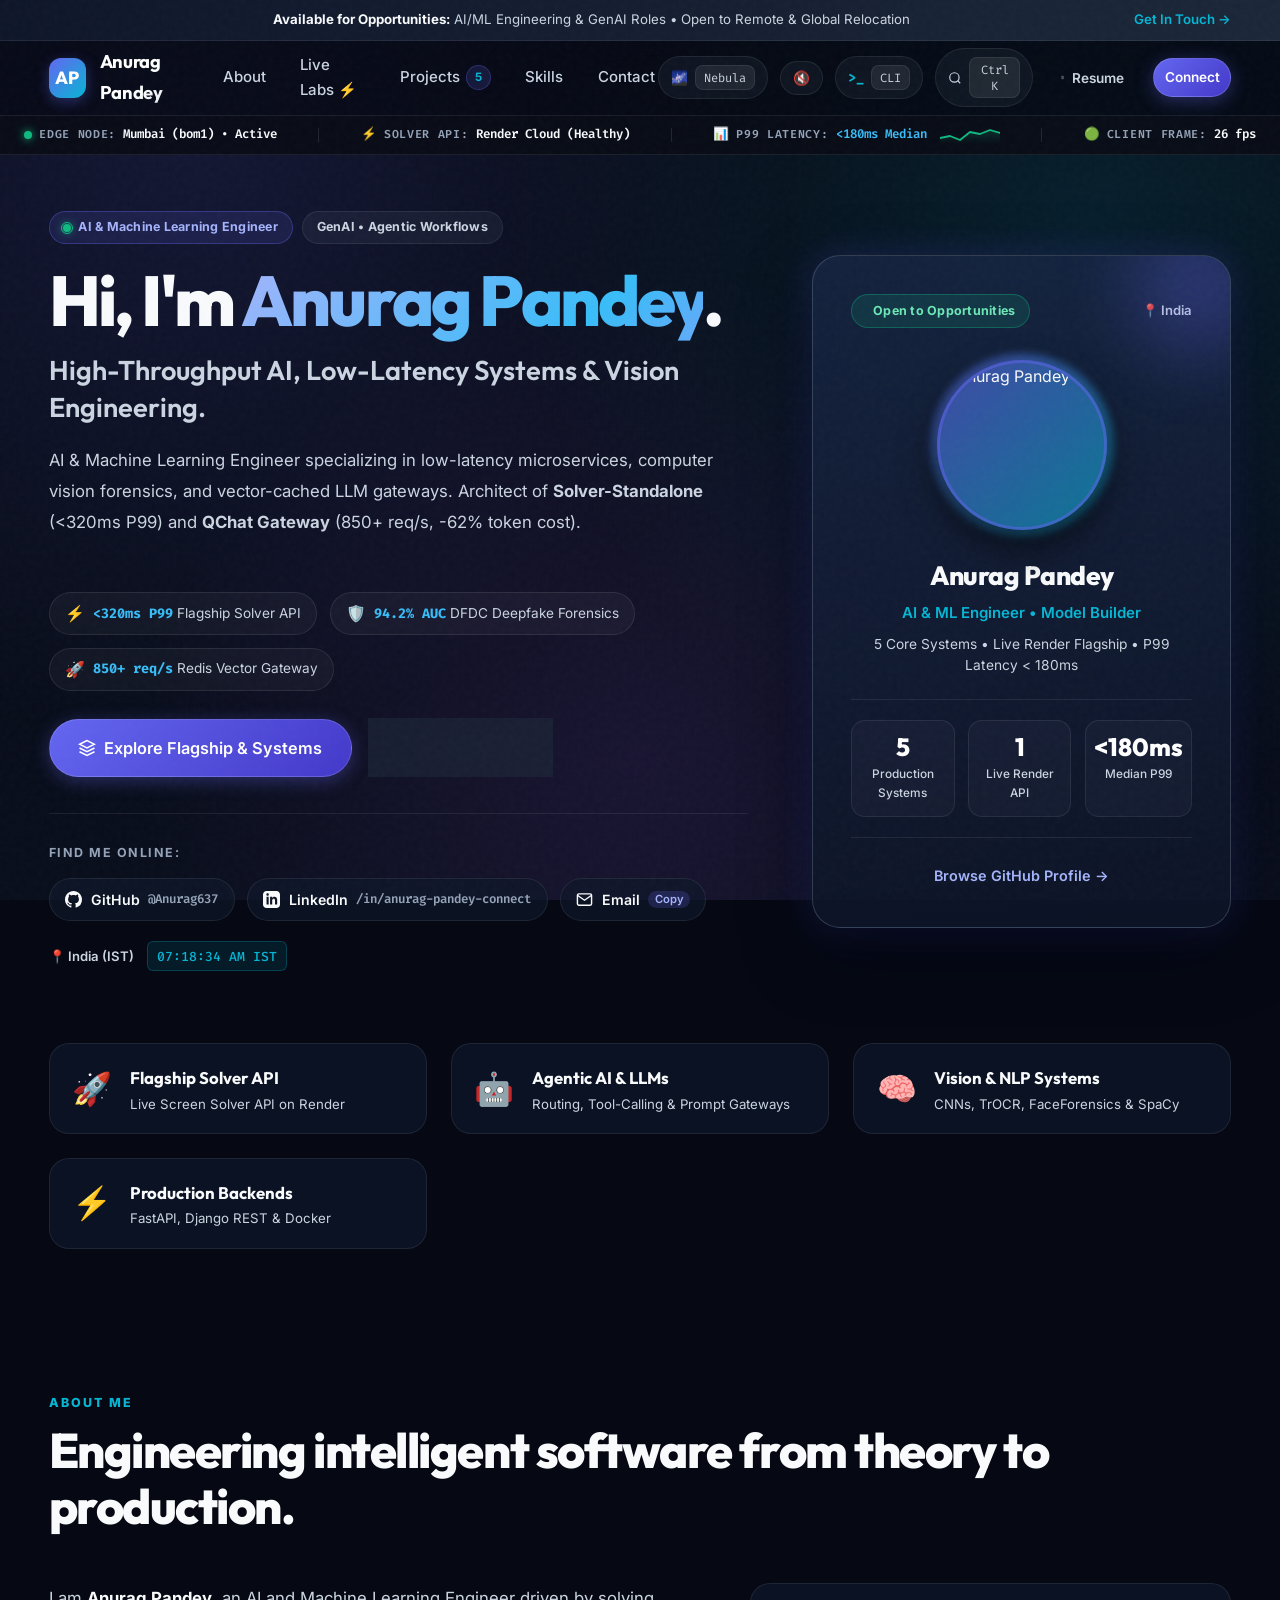
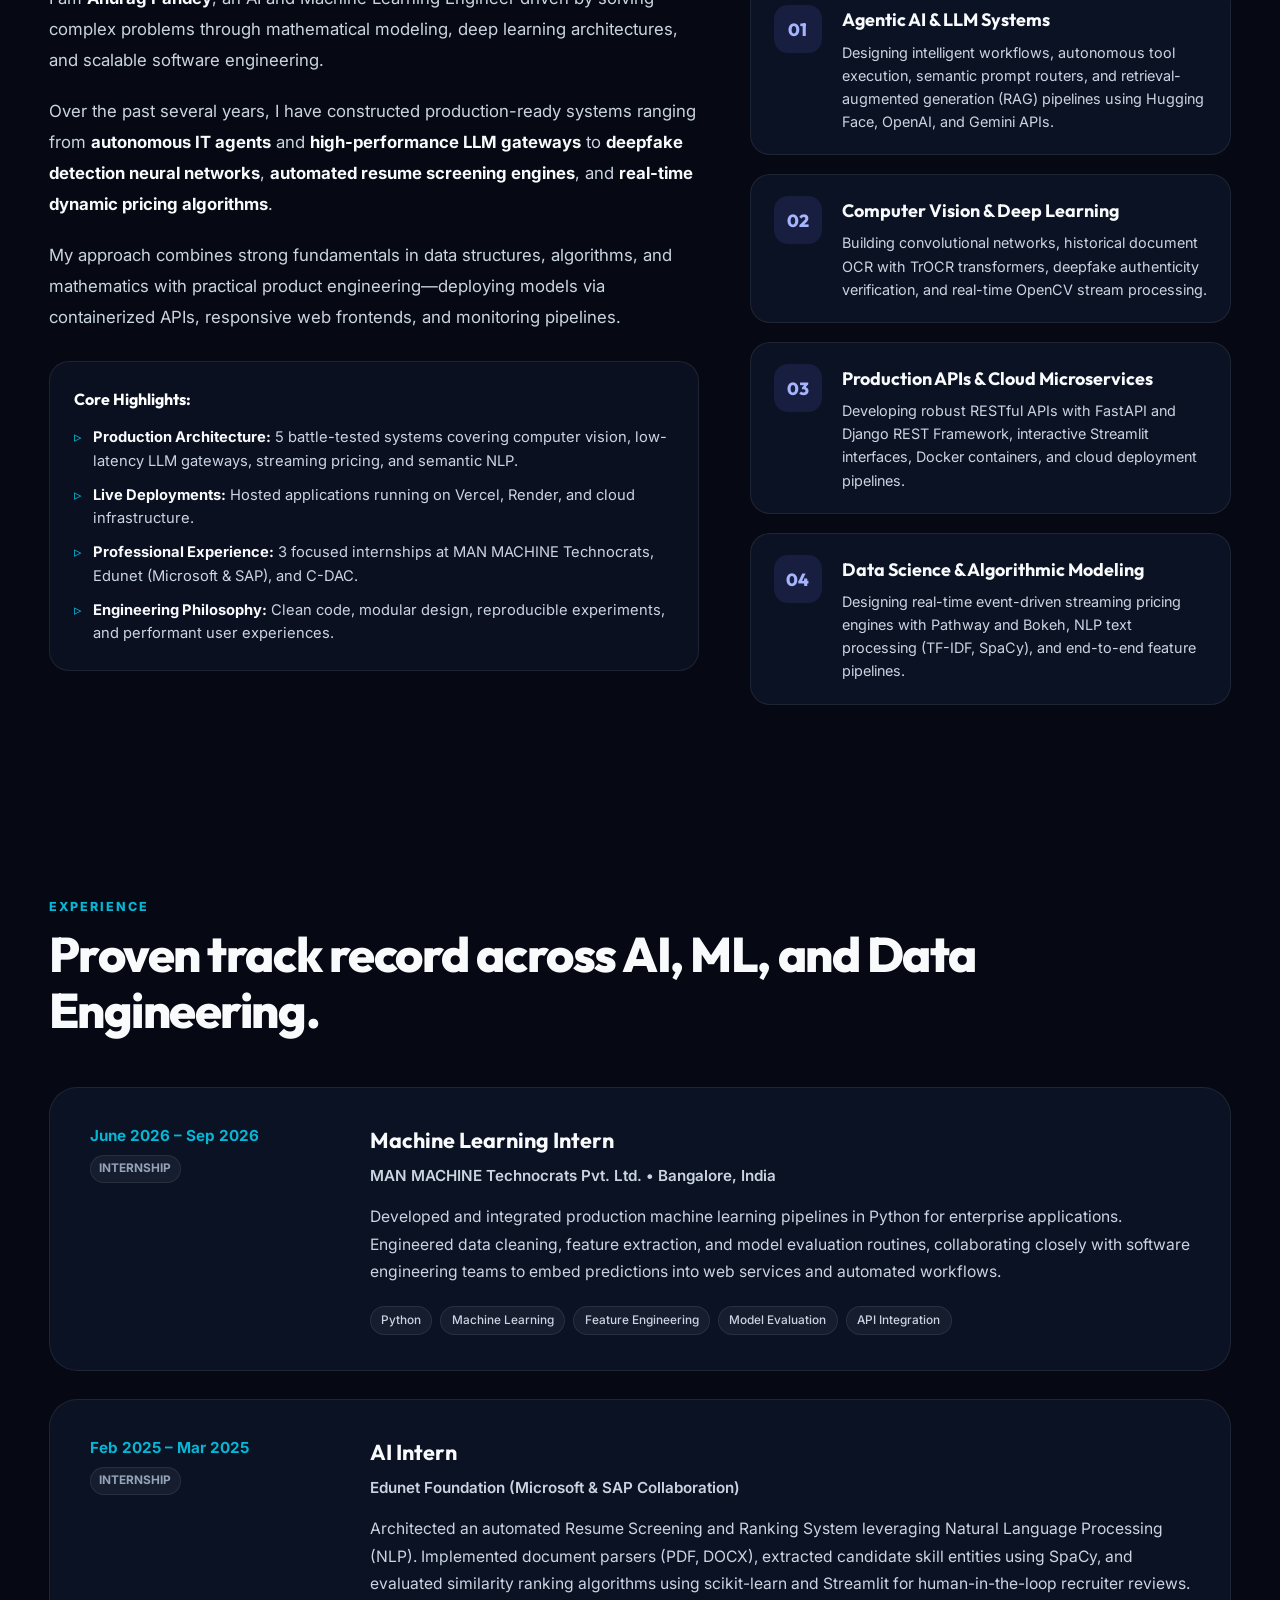
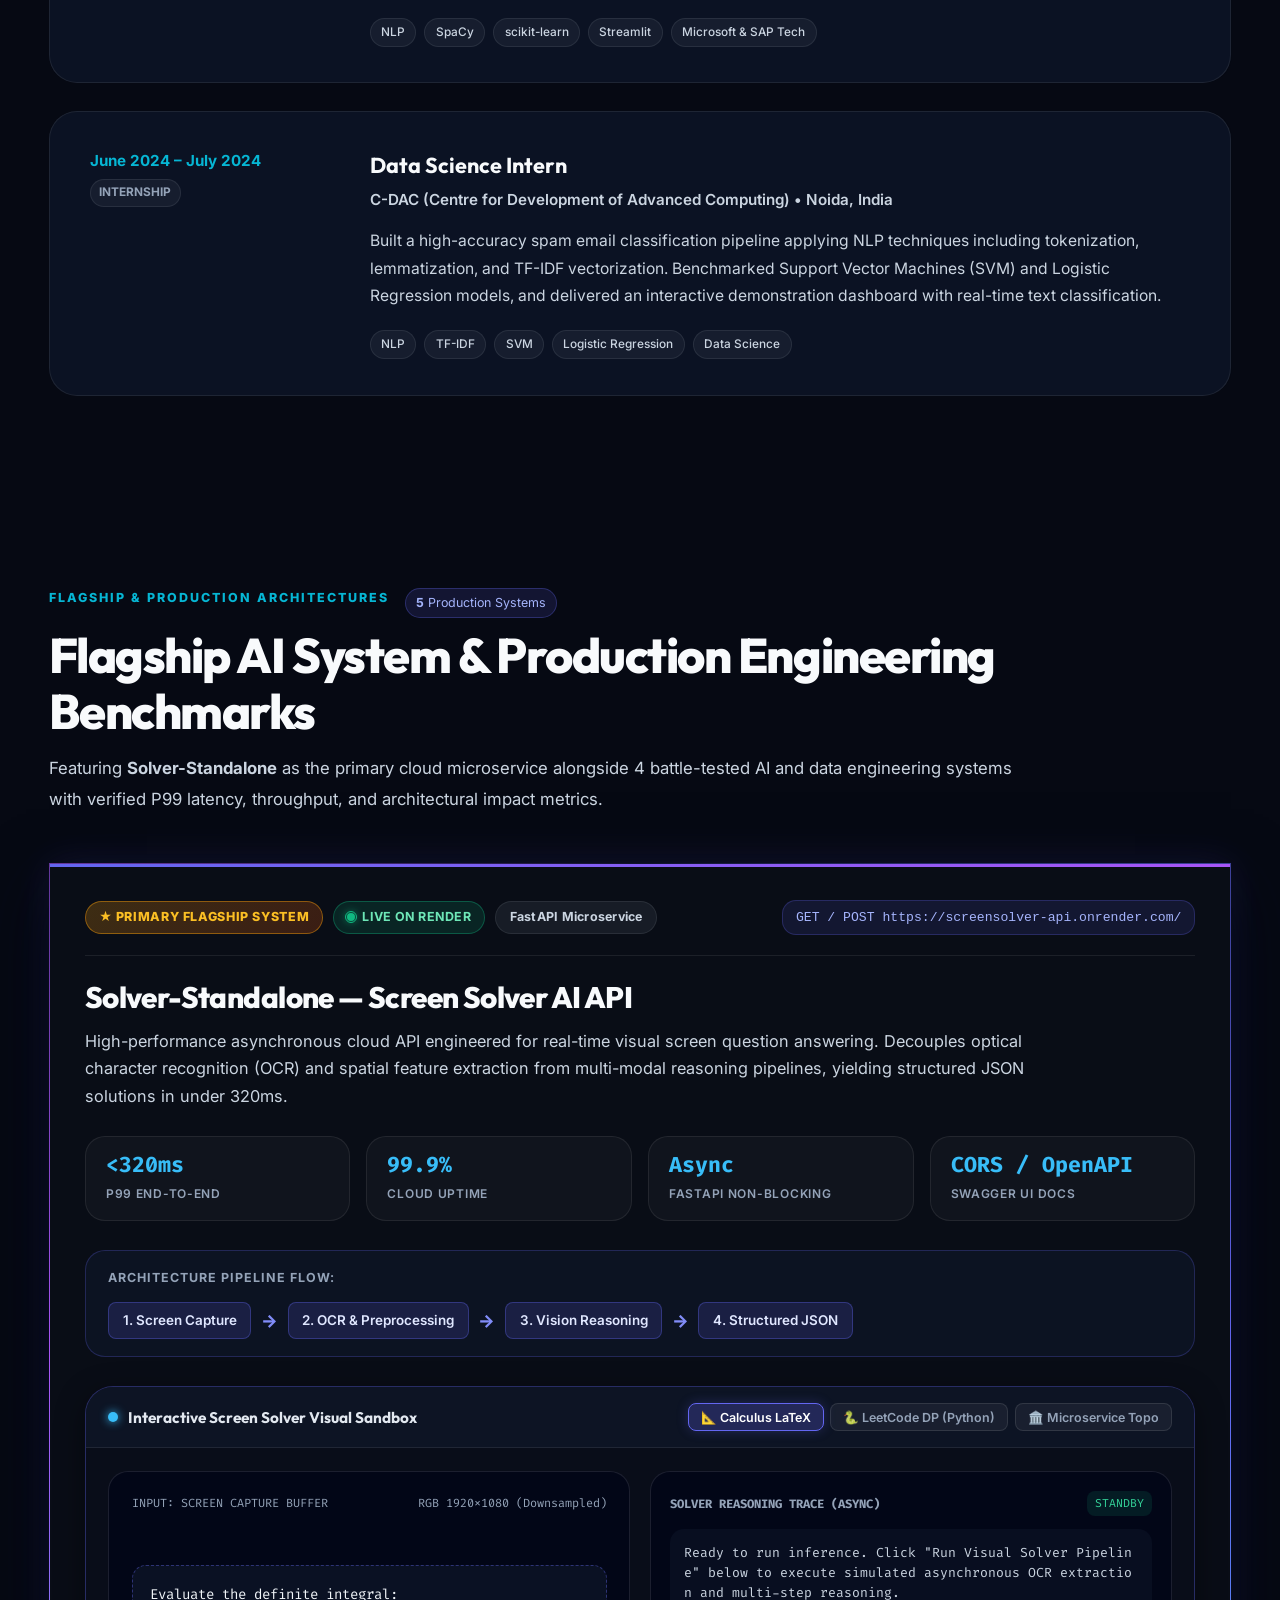
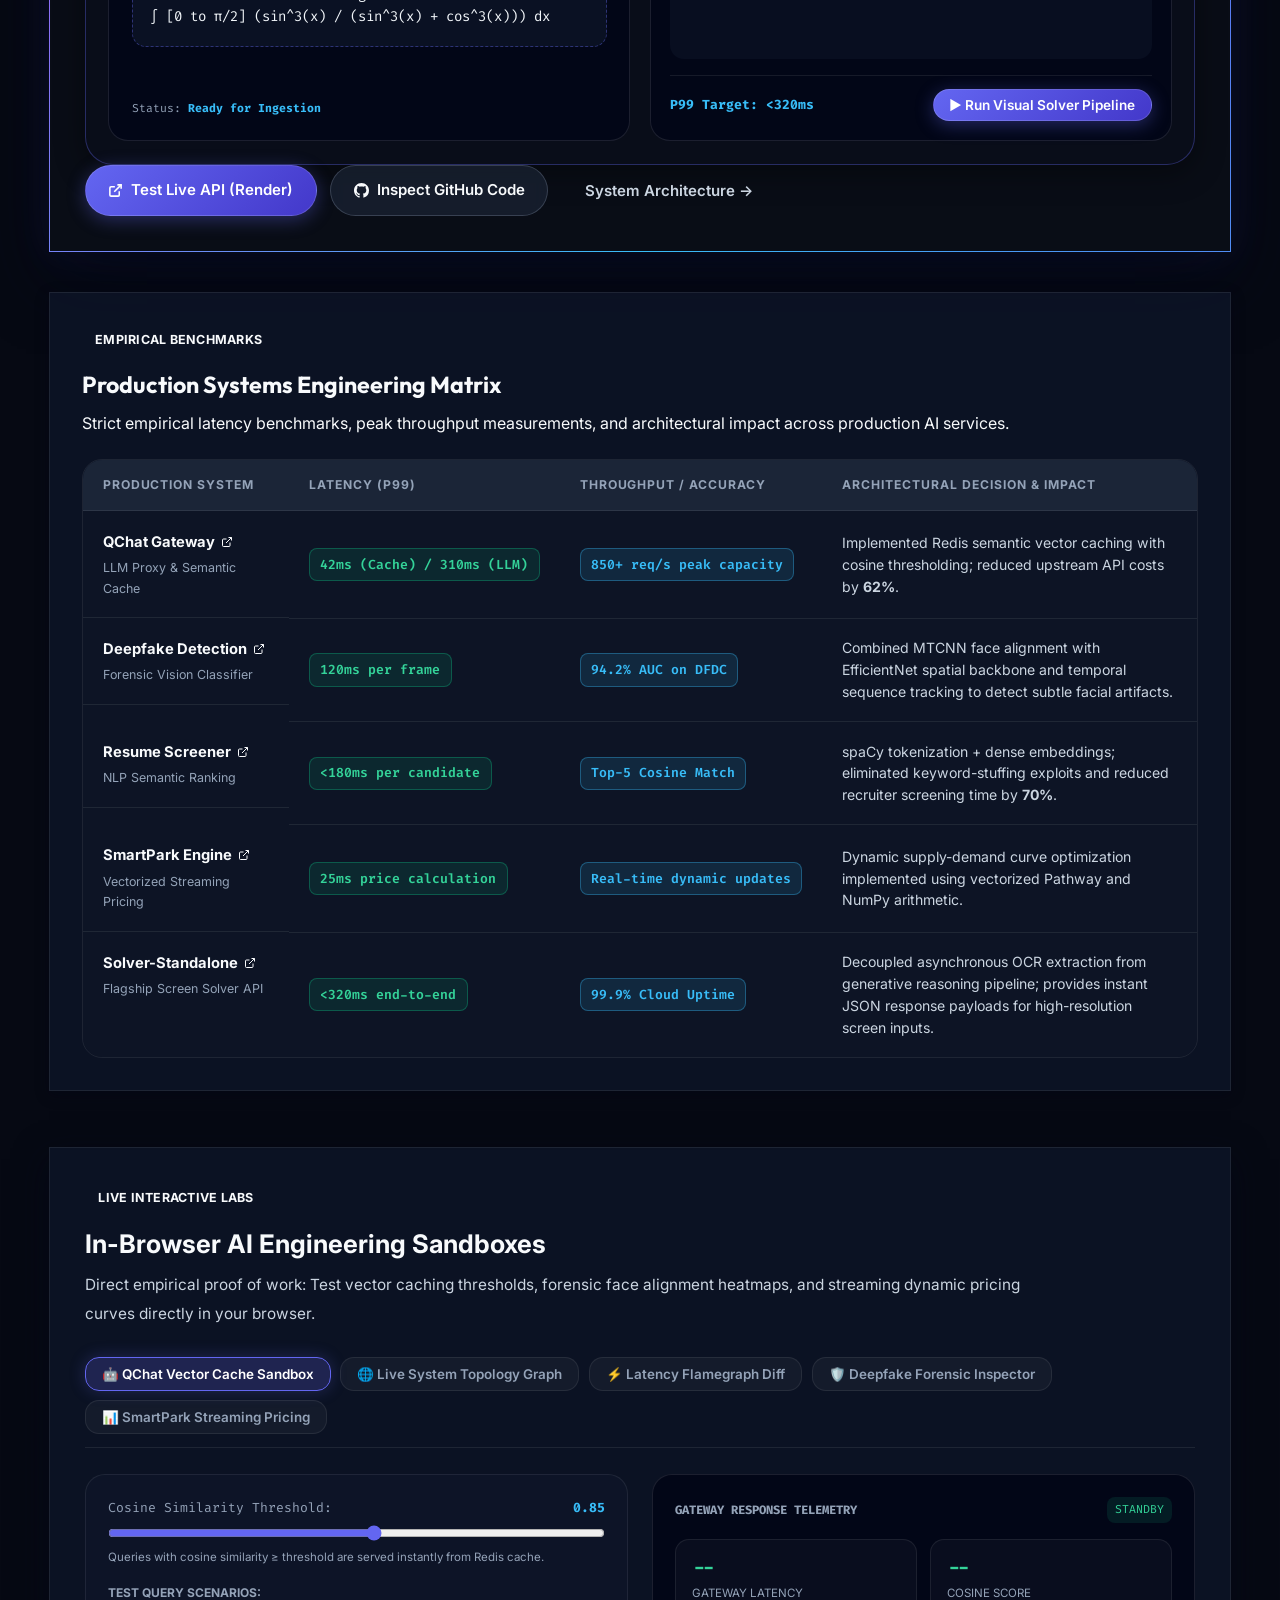
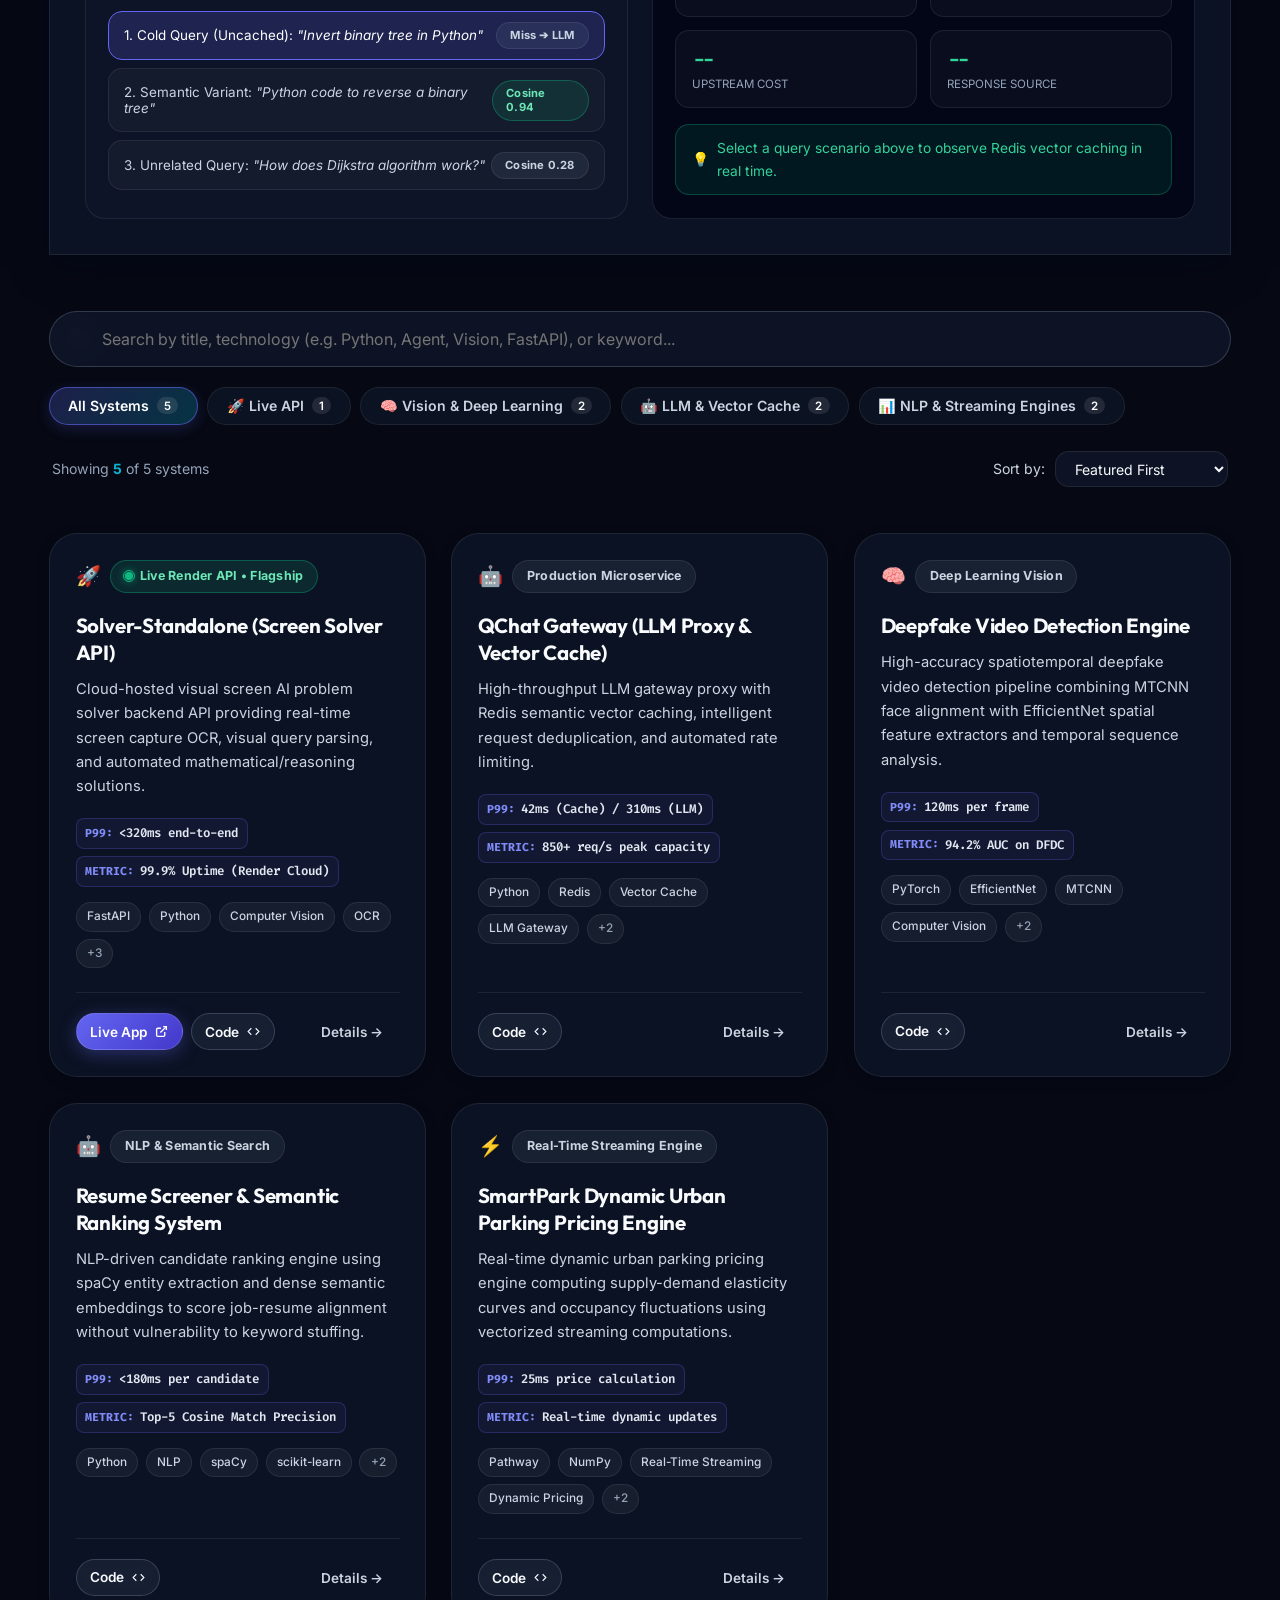
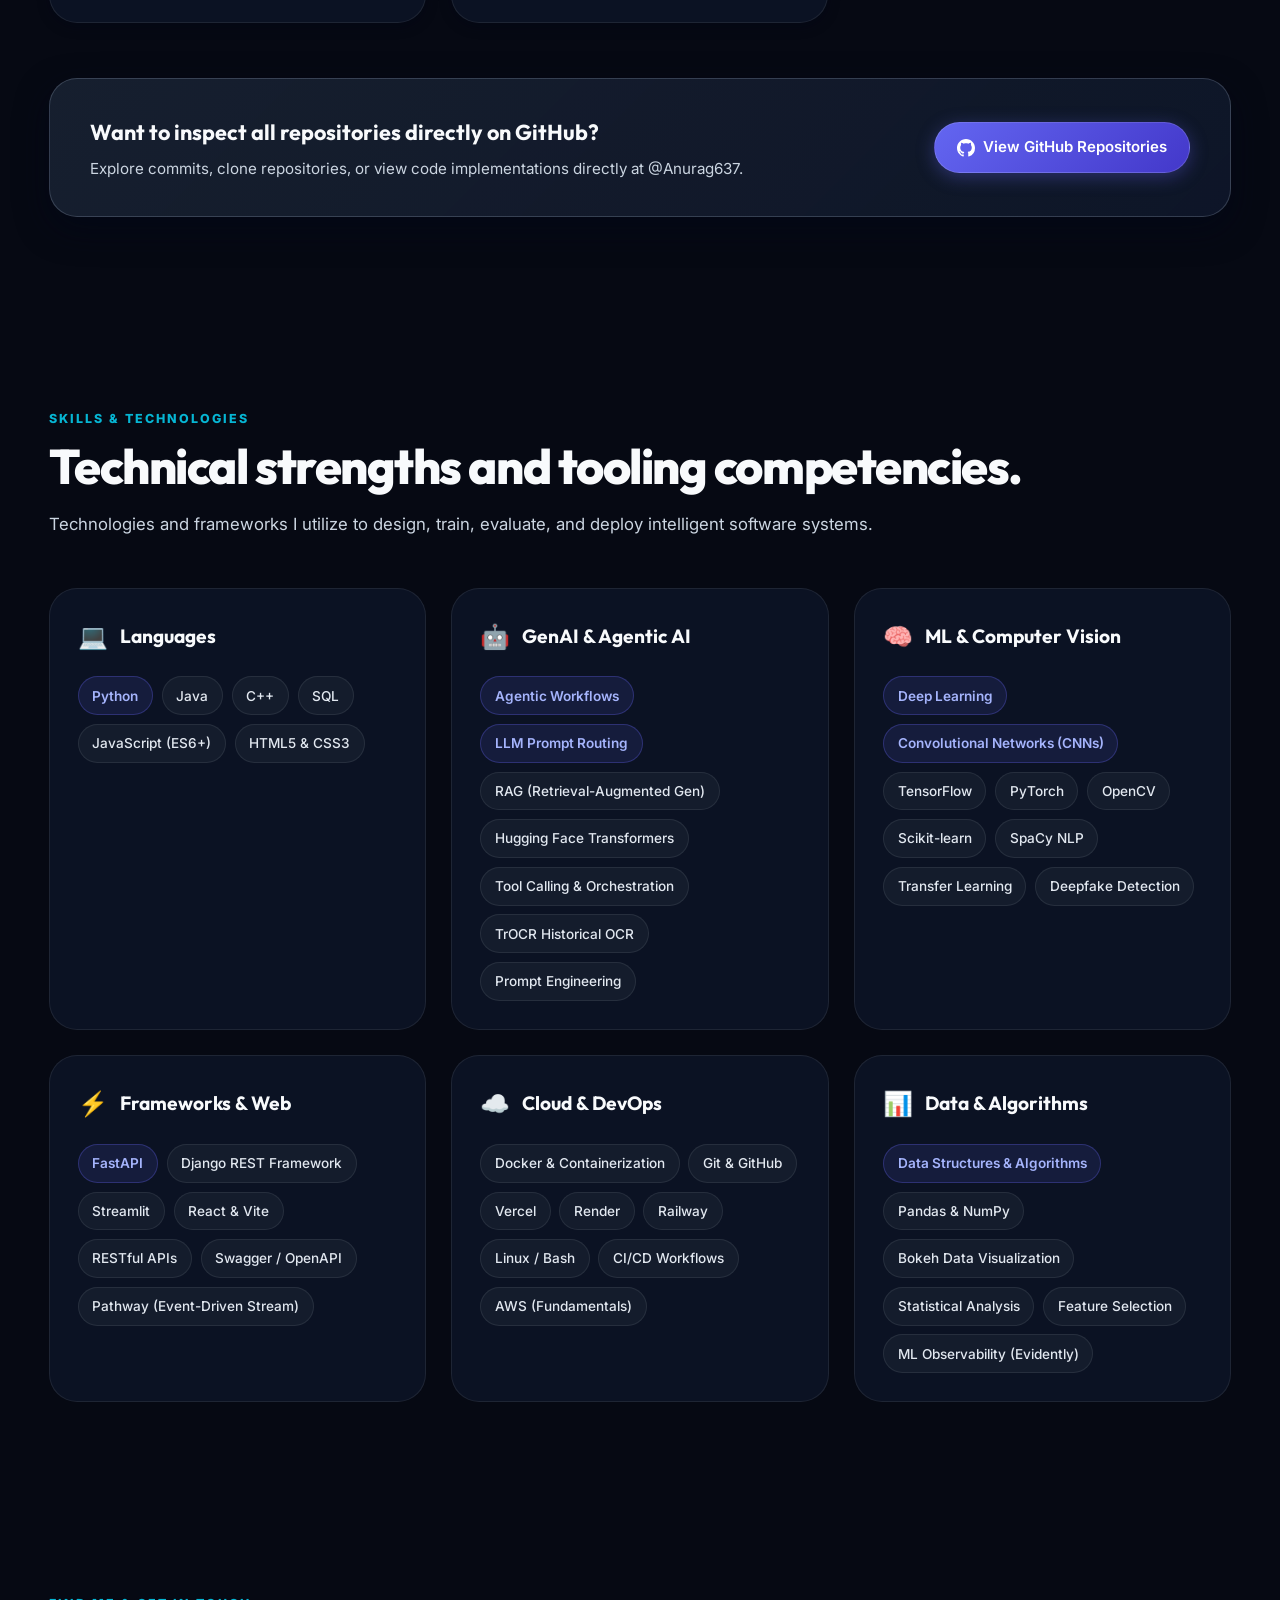
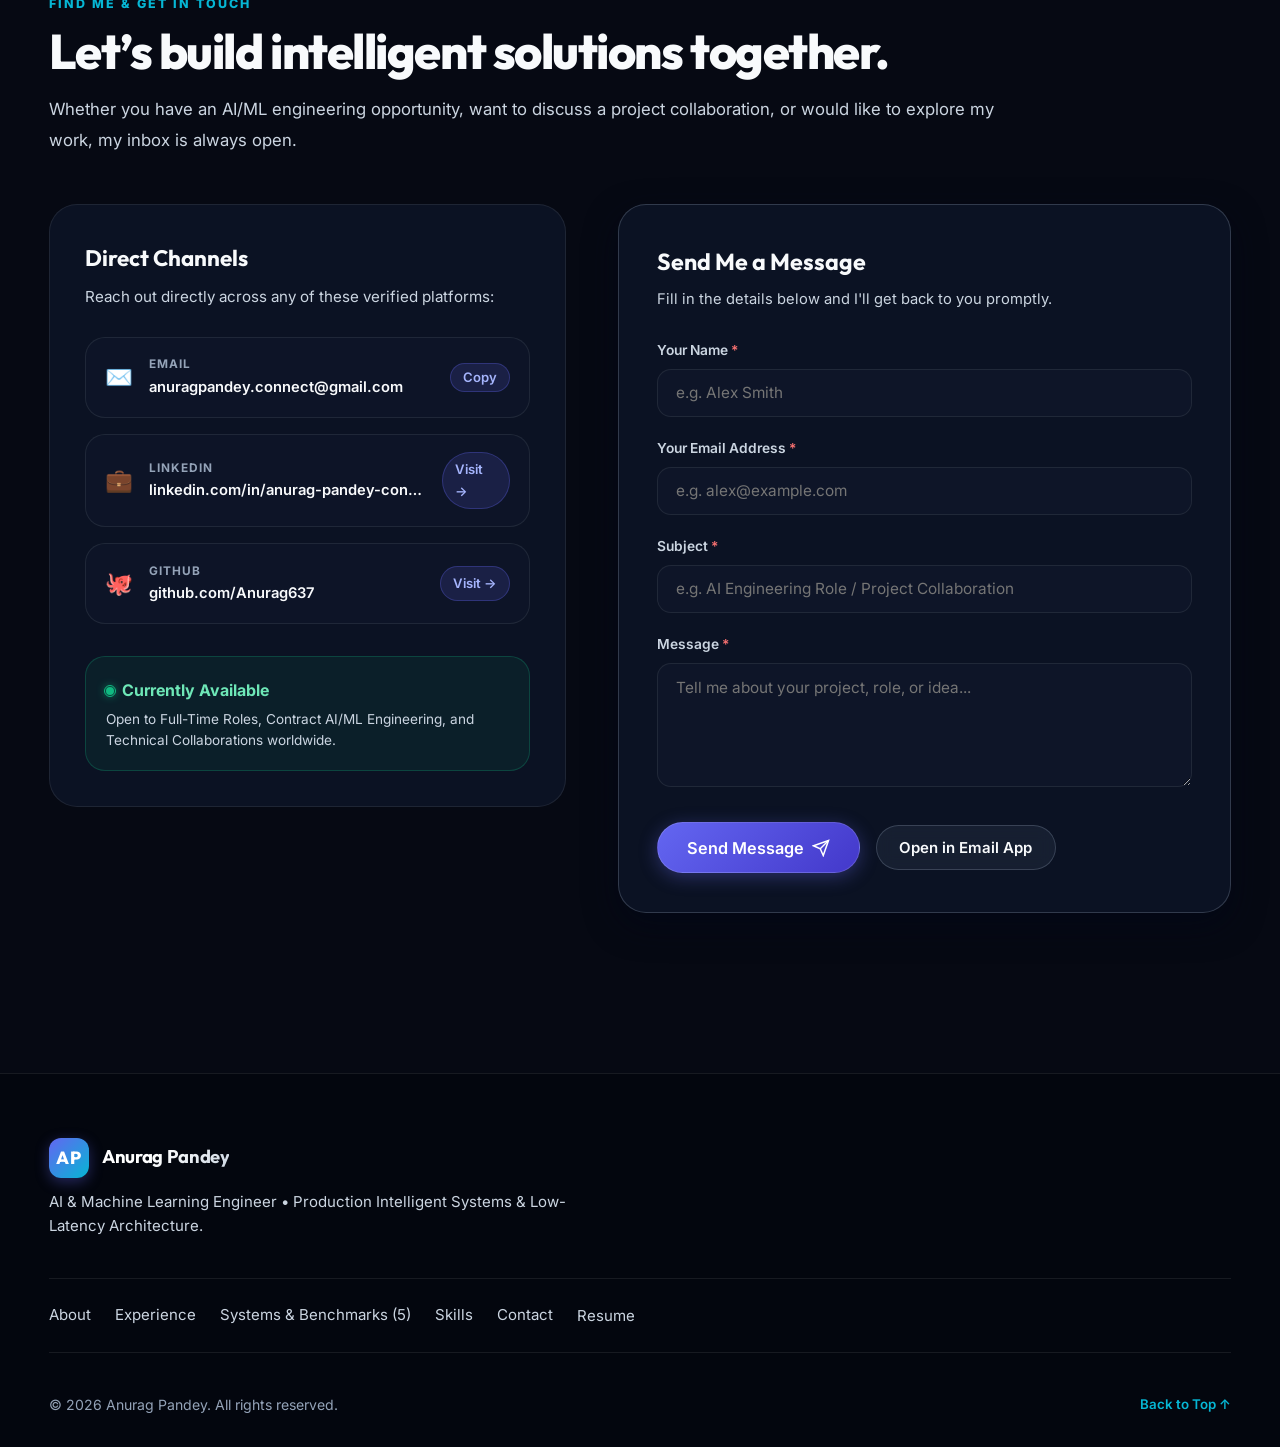
==== commit 094e49a6: "feat: integrate cutting-edge CSS Houdini border, 3D card tilt glare, live topology packet canvas, an" ====
--- a/index.html
+++ b/index.html
@@ -63,6 +63,8 @@
     </script>
   </head>
   <body>
+    <div class="noise-overlay" aria-hidden="true"></div>
+
     <!-- Top Viewport Scroll Progress Indicator -->
     <div class="scroll-progress-bar" id="scroll-progress-bar" aria-hidden="true"></div>
 
@@ -827,6 +829,12 @@
               <button type="button" class="lab-nav-btn active" data-lab="qchat">
                 🤖 QChat Vector Cache Sandbox
               </button>
+              <button type="button" class="lab-nav-btn" data-lab="topology">
+                🌐 Live System Topology Graph
+              </button>
+              <button type="button" class="lab-nav-btn" data-lab="flamegraph">
+                ⚡ Latency Flamegraph Diff
+              </button>
               <button type="button" class="lab-nav-btn" data-lab="deepfake">
                 🛡️ Deepfake Forensic Inspector
               </button>
@@ -993,6 +1001,47 @@
                   <div class="modal-decision-card" style="margin: 0;">
                     <strong>Vectorized Pathway Optimization:</strong> Real-time supply-demand elasticity curves computed without black-box ML delay.
                   </div>
+                </div>
+              </div>
+            </div>
+
+            <!-- Lab Panel 4: Live Microservice Topology Graph -->
+            <div class="lab-panel" id="lab-panel-topology">
+              <div class="topology-graph-wrap">
+                <div class="topology-header-bar">
+                  <div style="display: flex; align-items: center; gap: 0.5rem;">
+                    <span class="telemetry-beacon"></span>
+                    <strong style="color: #e2e8f0;">LIVE MICROSERVICE TOPOLOGY & PACKET FLOW ENGINE</strong>
+                  </div>
+                  <div class="topology-controls-hint">
+                    <span>• Hover node to inspect telemetry</span>
+                    <span>• Drag nodes to rearrange topology</span>
+                  </div>
+                </div>
+
+                <div style="position: relative;">
+                  <canvas id="topology-canvas"></canvas>
+                  <div class="topology-node-tooltip" id="topology-tooltip"></div>
+                </div>
+              </div>
+            </div>
+
+            <!-- Lab Panel 5: Architecture Optimization Diff & Latency Flamegraph -->
+            <div class="lab-panel" id="lab-panel-flamegraph">
+              <div class="diff-flamegraph-wrap">
+                <div style="display: flex; justify-content: space-between; align-items: center; flex-wrap: wrap; gap: 0.8rem;">
+                  <div>
+                    <h4 style="font-size: 1.2rem; margin-bottom: 0.2rem;">Empirical Latency Breakdown & Optimization Diff</h4>
+                    <p style="font-size: 0.84rem; color: var(--text-dim); margin: 0;">Compare synchronous un-optimized baselines vs. Anurag's async vector-cached architecture.</p>
+                  </div>
+                  <div class="diff-toggle-bar">
+                    <button type="button" class="diff-toggle-btn active" id="diff-btn-optimized">⚡ Anurag's Architecture (312ms / 42ms)</button>
+                    <button type="button" class="diff-toggle-btn" id="diff-btn-naive">⚠️ Naive Baseline (1,620ms)</button>
+                  </div>
+                </div>
+
+                <div class="flamegraph-timeline" id="flamegraph-timeline">
+                  <!-- Dynamically populated flamegraph bars -->
                 </div>
               </div>
             </div>
--- a/style.css
+++ b/style.css
@@ -4075,3 +4075,223 @@
   padding: 0.6rem 0.8rem;
   border-bottom: 1px solid rgba(255, 255, 255, 0.04);
 }
+
+
+/* ==========================================================================
+   CUTTING-EDGE FRONTEND PATTERNS: HOUDINI, 3D TILT, TOPOLOGY GRAPH & FLAMEGRAPH
+   ========================================================================== */
+
+/* 1. CSS Houdini @property for Fluid Rotating Laser Border */
+@property --border-angle {
+  syntax: "<angle>";
+  initial-value: 0deg;
+  inherits: false;
+}
+
+@keyframes rotateBorderLaser {
+  to {
+    --border-angle: 360deg;
+  }
+}
+
+.flagship-spotlight {
+  position: relative;
+  border: 1px solid transparent;
+  background: 
+    linear-gradient(#090d16, #090d16) padding-box,
+    conic-gradient(from var(--border-angle), rgba(99, 102, 241, 0.1), #6366f1, #38bdf8, #a855f7, rgba(99, 102, 241, 0.1)) border-box;
+  animation: rotateBorderLaser 6s linear infinite;
+}
+
+/* 2. Tactile Matte Noise Grain Texture Overlay */
+.noise-overlay {
+  position: fixed;
+  inset: 0;
+  width: 100%;
+  height: 100%;
+  pointer-events: none;
+  z-index: 9999;
+  opacity: 0.028;
+  background-image: url("data:image/svg+xml,%3Csvg viewBox='0 0 200 200' xmlns='http://www.w3.org/2000/svg'%3E%3Cfilter id='noiseFilter'%3E%3CfeTurbulence type='fractalNoise' baseFrequency='0.8' numOctaves='3' stitchTiles='stitch'/%3E%3C/filter%3E%3Crect width='100%25' height='100%25' filter='url(%23noiseFilter)'/%3E%3C/svg%3E");
+}
+
+/* 3. 3D Perspective Card Tilt & Specular Glare Dynamics */
+.projects-container {
+  perspective: 1200px;
+}
+
+.project-card {
+  transform-style: preserve-3d;
+  transition: transform 0.12s ease-out, box-shadow 0.12s ease-out, border-color 0.25s ease;
+  will-change: transform;
+}
+
+.card-glare {
+  position: absolute;
+  inset: 0;
+  border-radius: inherit;
+  pointer-events: none;
+  background: radial-gradient(circle at 50% 50%, rgba(255, 255, 255, 0.18) 0%, rgba(255, 255, 255, 0.02) 50%, transparent 80%);
+  opacity: 0;
+  mix-blend-mode: overlay;
+  transition: opacity 0.3s ease;
+  z-index: 5;
+}
+
+.project-title {
+  transform: translateZ(18px);
+}
+
+.project-description {
+  transform: translateZ(10px);
+}
+
+.project-metrics-row {
+  transform: translateZ(14px);
+}
+
+.project-card-footer {
+  transform: translateZ(20px);
+}
+
+/* 4. Interactive Live Microservice Topology Graph Canvas */
+.topology-graph-wrap {
+  position: relative;
+  width: 100%;
+  background: #020617;
+  border: 1px solid rgba(255, 255, 255, 0.08);
+  border-radius: var(--radius-xl);
+  overflow: hidden;
+  box-shadow: 0 10px 40px rgba(0, 0, 0, 0.5);
+}
+
+.topology-header-bar {
+  display: flex;
+  justify-content: space-between;
+  align-items: center;
+  flex-wrap: wrap;
+  gap: 0.8rem;
+  padding: 0.9rem 1.4rem;
+  background: rgba(15, 23, 42, 0.7);
+  border-bottom: 1px solid rgba(255, 255, 255, 0.08);
+  font-family: var(--font-mono);
+  font-size: 0.76rem;
+}
+
+#topology-canvas {
+  display: block;
+  width: 100%;
+  height: 340px;
+  cursor: grab;
+}
+
+#topology-canvas:active {
+  cursor: grabbing;
+}
+
+.topology-node-tooltip {
+  position: absolute;
+  pointer-events: none;
+  background: rgba(15, 23, 42, 0.95);
+  border: 1px solid #38bdf8;
+  border-radius: var(--radius-md);
+  padding: 0.65rem 0.95rem;
+  font-family: var(--font-mono);
+  font-size: 0.78rem;
+  color: #e2e8f0;
+  box-shadow: 0 8px 24px rgba(0, 0, 0, 0.6);
+  opacity: 0;
+  transition: opacity 0.2s;
+  z-index: 20;
+}
+
+.topology-controls-hint {
+  display: flex;
+  align-items: center;
+  gap: 0.8rem;
+  font-size: 0.74rem;
+  color: var(--text-dim);
+}
+
+/* 5. Architecture Optimization Diff & Latency Flamegraph */
+.diff-flamegraph-wrap {
+  display: flex;
+  flex-direction: column;
+  gap: 1.4rem;
+}
+
+.diff-toggle-bar {
+  display: flex;
+  gap: 0.5rem;
+  background: rgba(15, 23, 42, 0.6);
+  border: 1px solid rgba(255, 255, 255, 0.08);
+  border-radius: var(--radius-md);
+  padding: 0.35rem;
+  width: fit-content;
+}
+
+.diff-toggle-btn {
+  background: transparent;
+  border: none;
+  color: var(--text-dim);
+  font-family: var(--font-mono);
+  font-size: 0.8rem;
+  font-weight: 600;
+  padding: 0.4rem 1rem;
+  border-radius: var(--radius-sm);
+  cursor: pointer;
+  transition: all 0.2s;
+}
+
+.diff-toggle-btn.active {
+  background: #6366f1;
+  color: #ffffff;
+  box-shadow: 0 0 14px rgba(99, 102, 241, 0.4);
+}
+
+.flamegraph-timeline {
+  display: flex;
+  flex-direction: column;
+  gap: 0.8rem;
+  background: #020617;
+  border: 1px solid rgba(255, 255, 255, 0.08);
+  border-radius: var(--radius-lg);
+  padding: 1.4rem;
+  font-family: var(--font-mono);
+}
+
+.flame-row {
+  display: flex;
+  flex-direction: column;
+  gap: 0.3rem;
+}
+
+.flame-label-row {
+  display: flex;
+  justify-content: space-between;
+  font-size: 0.78rem;
+}
+
+.flame-bar-track {
+  width: 100%;
+  height: 22px;
+  background: rgba(255, 255, 255, 0.04);
+  border-radius: 4px;
+  overflow: hidden;
+  position: relative;
+  display: flex;
+}
+
+.flame-segment {
+  height: 100%;
+  transition: width 0.6s cubic-bezier(0.16, 1, 0.3, 1);
+  display: flex;
+  align-items: center;
+  justify-content: center;
+  font-size: 0.72rem;
+  color: #ffffff;
+  font-weight: 700;
+  white-space: nowrap;
+  overflow: hidden;
+  text-overflow: ellipsis;
+}
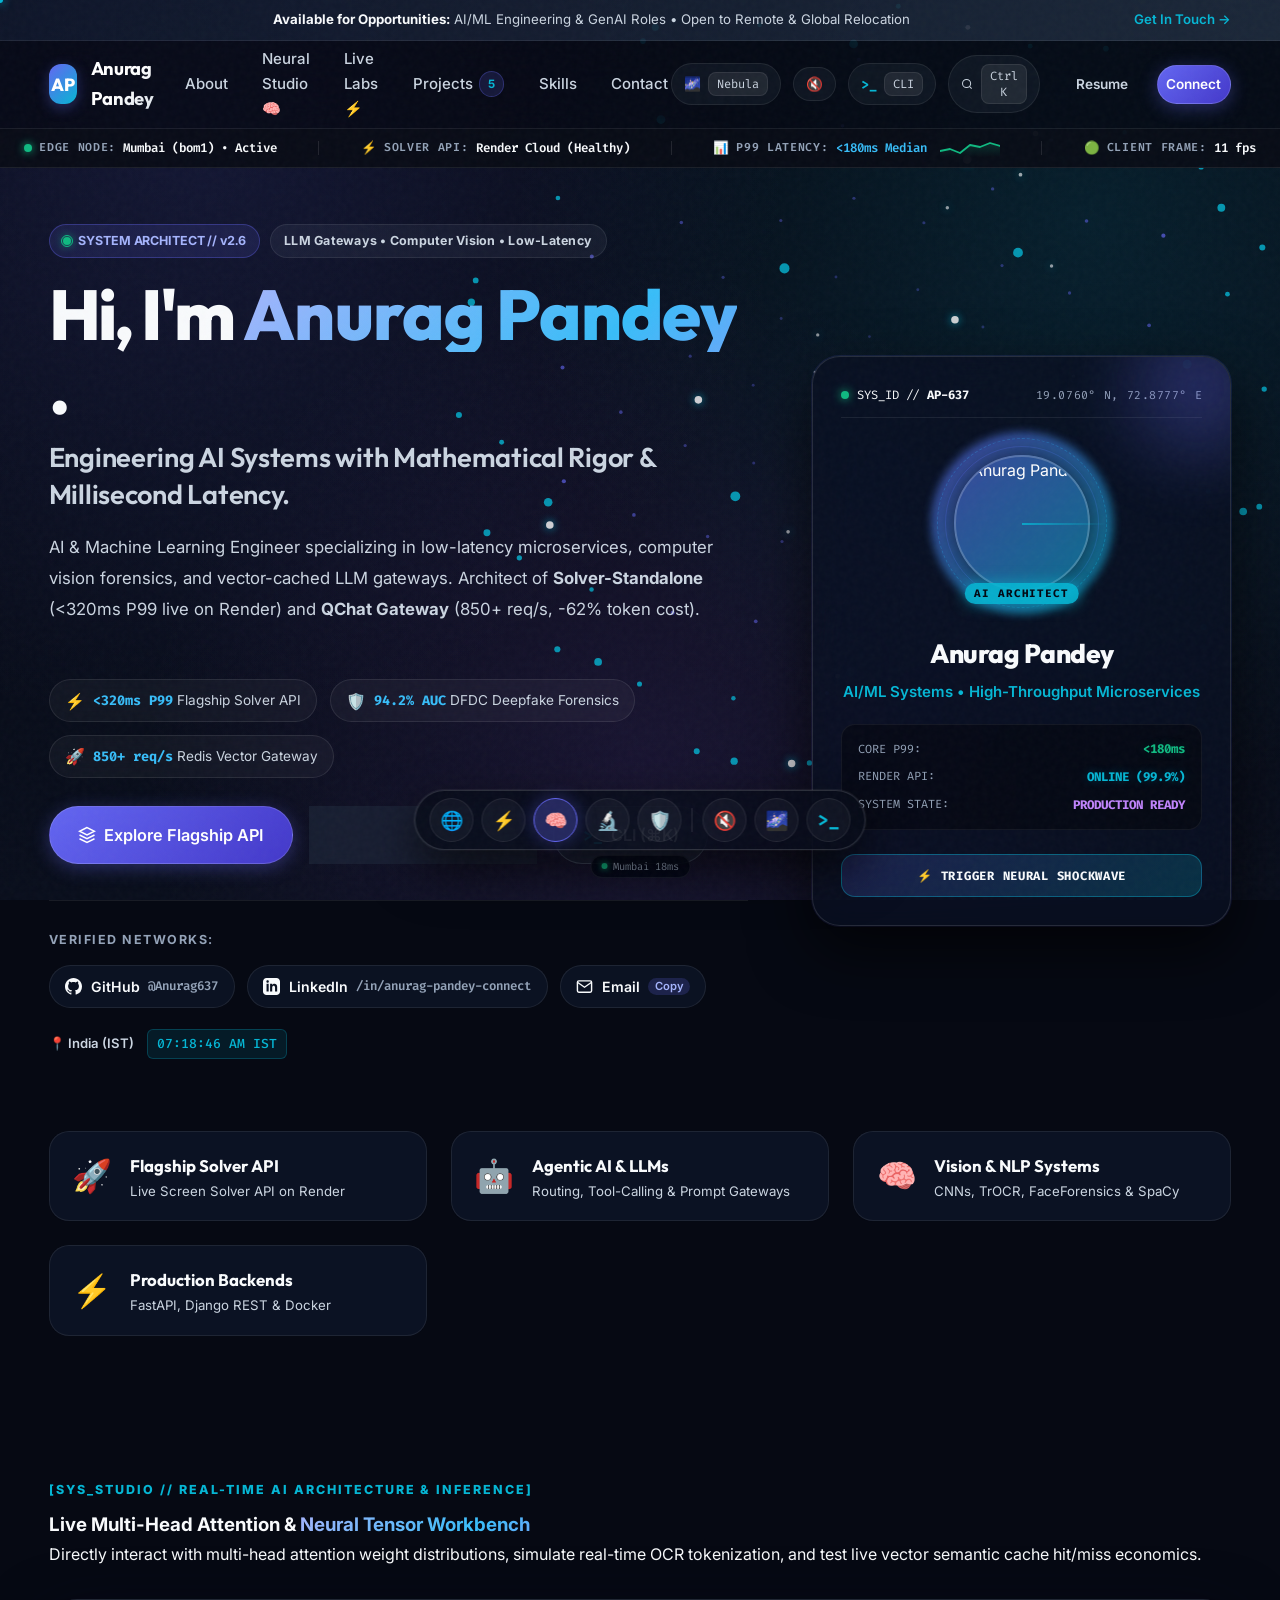
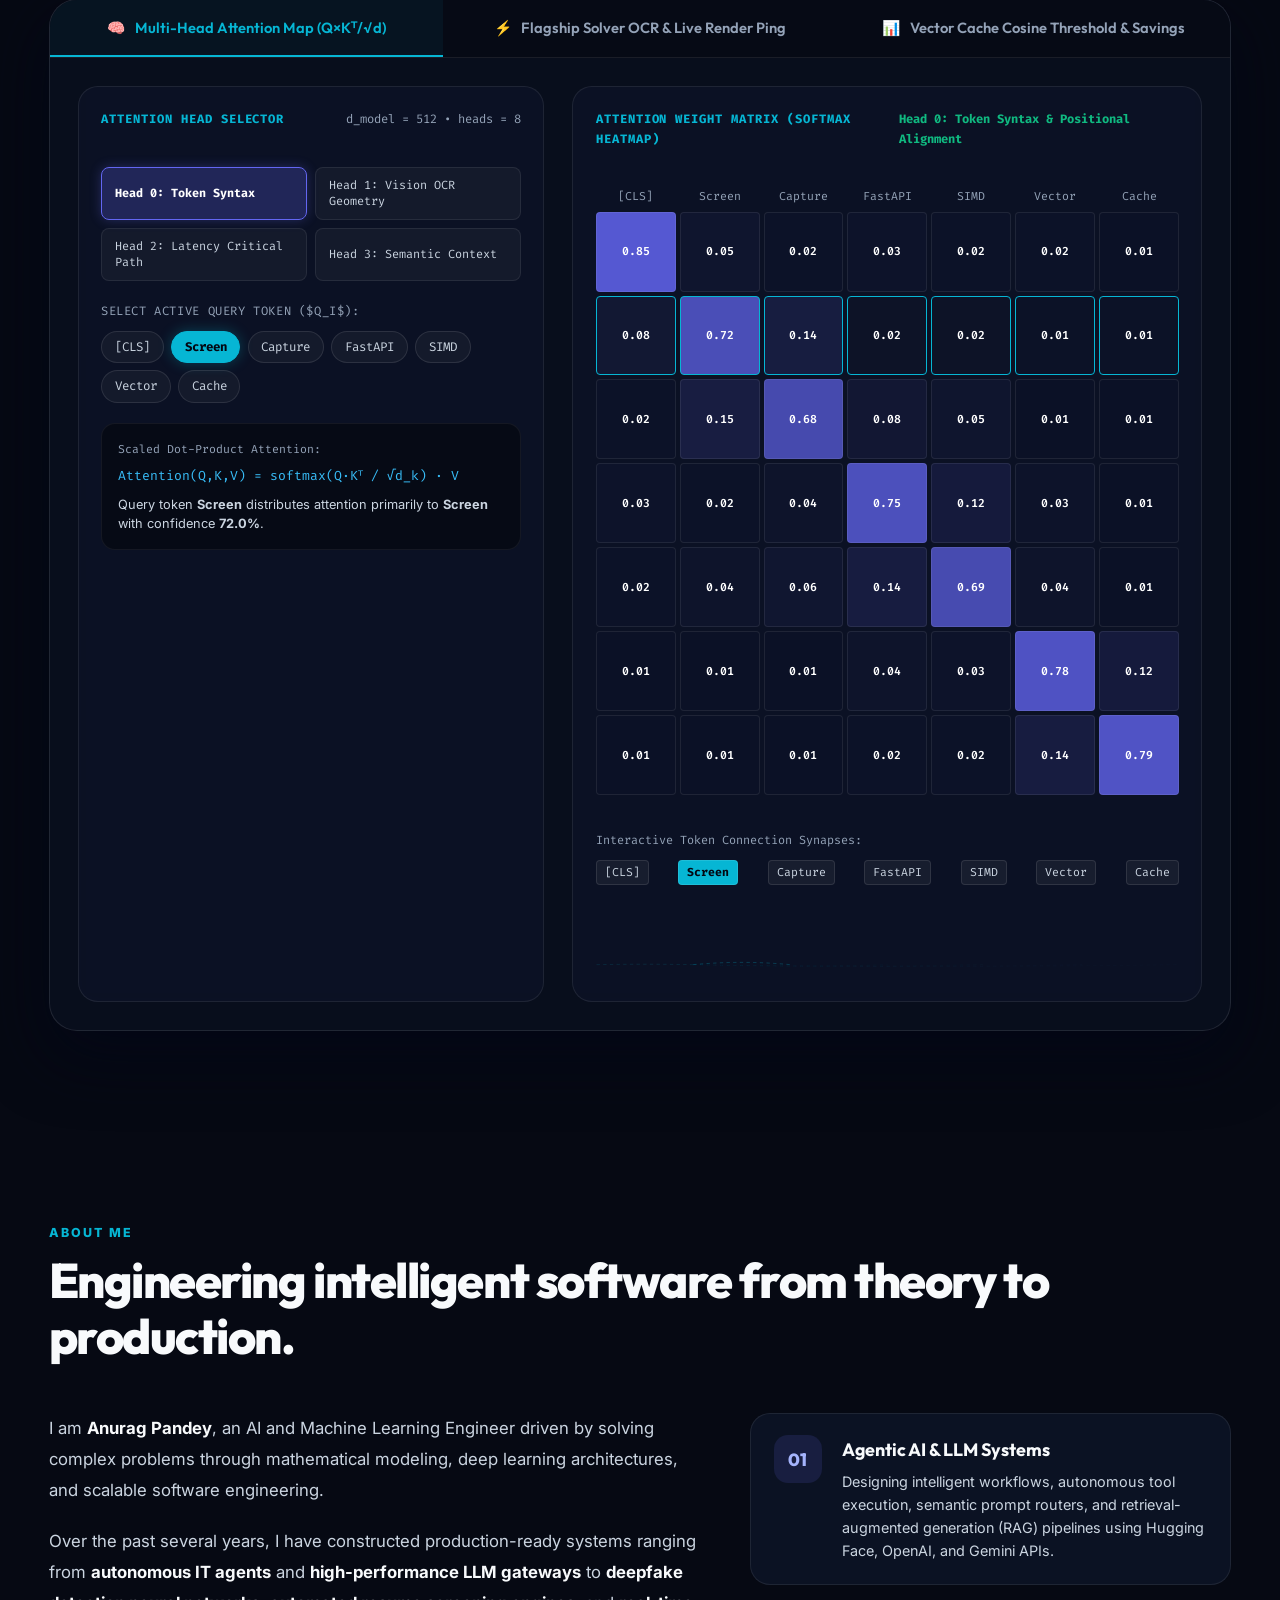
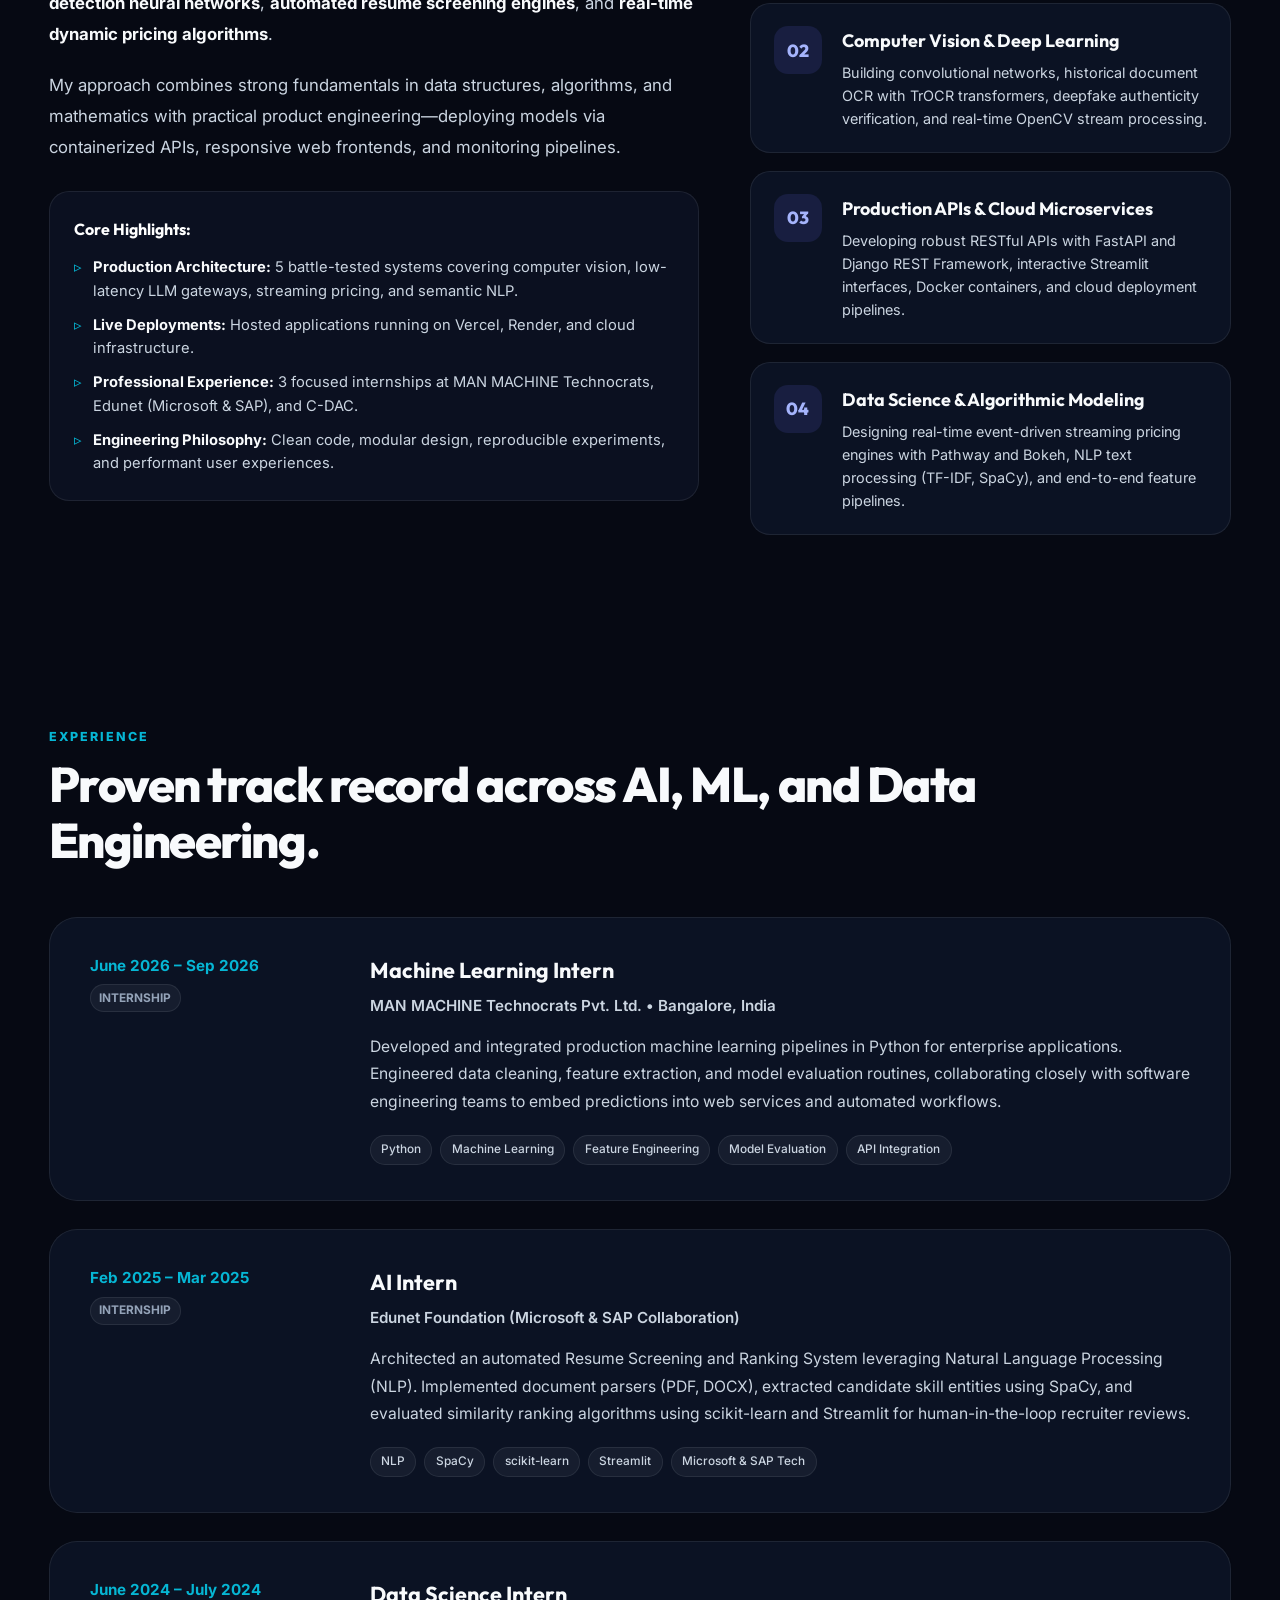
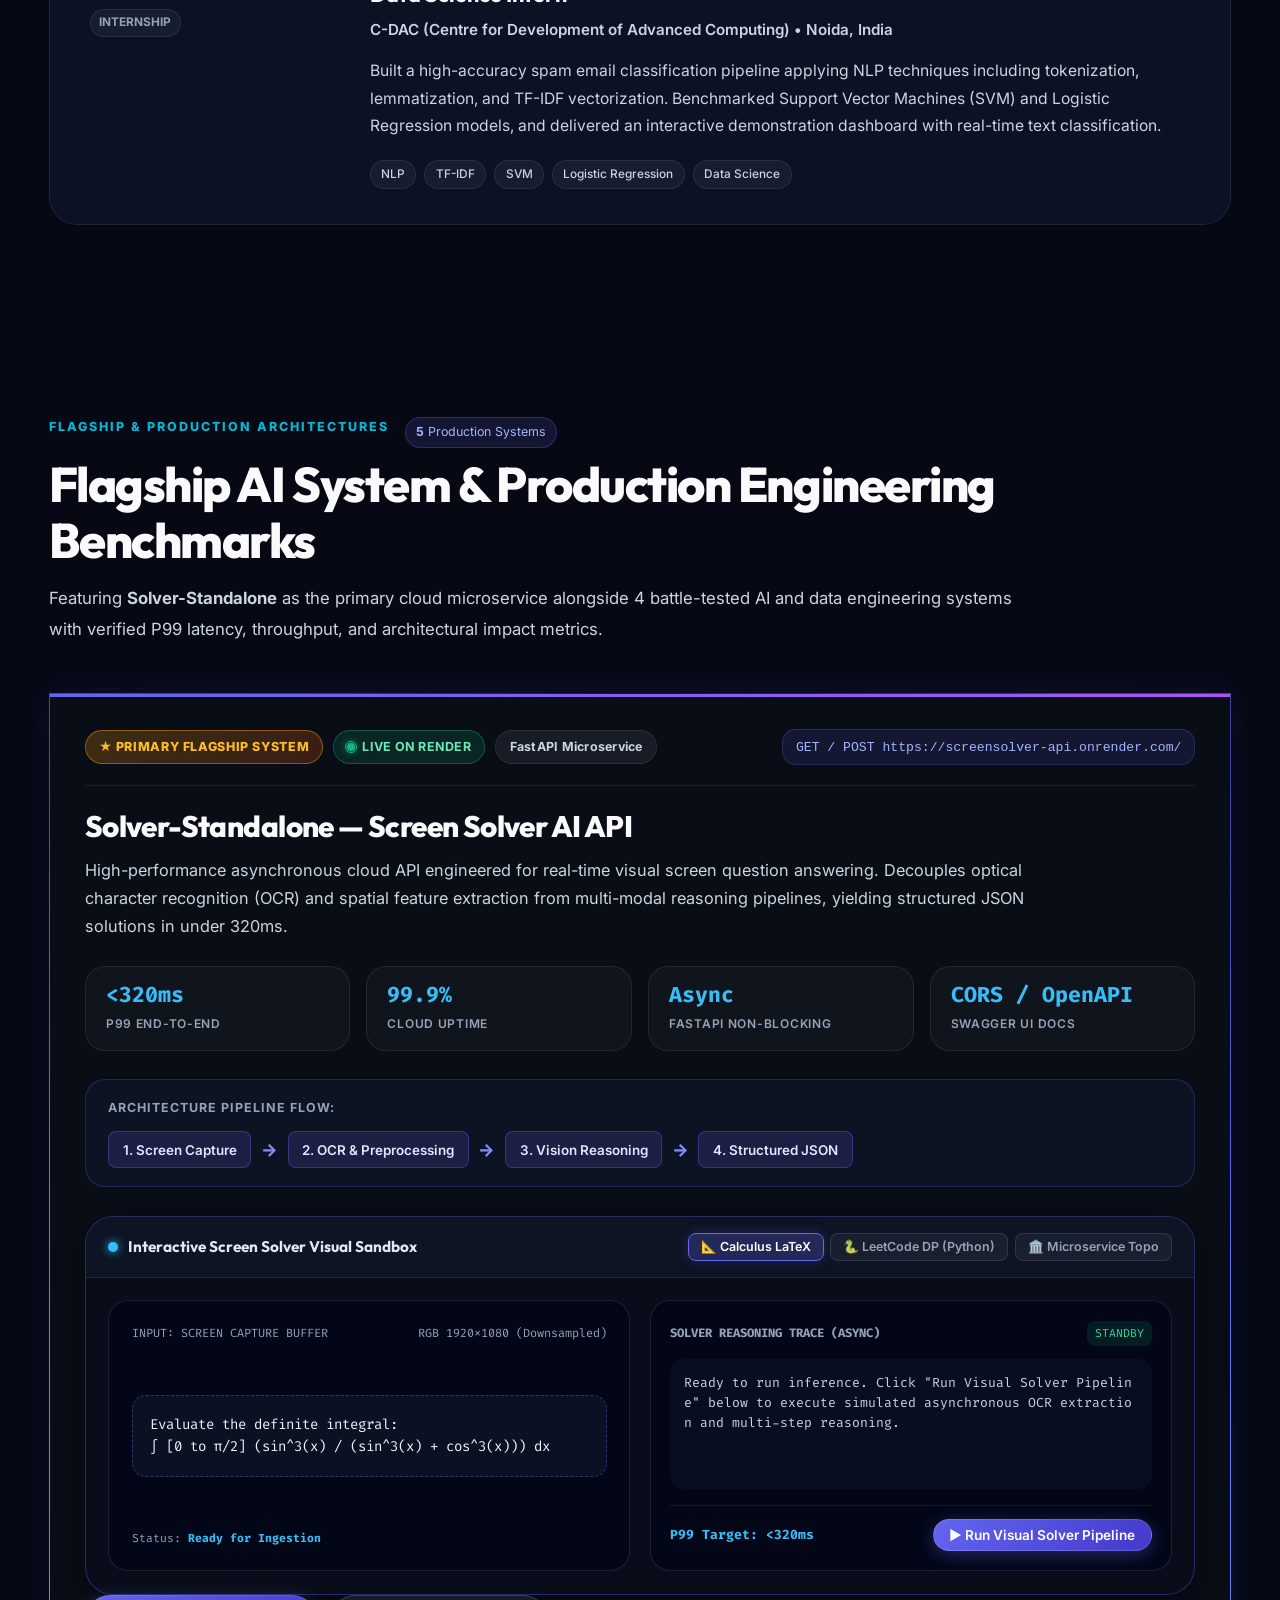
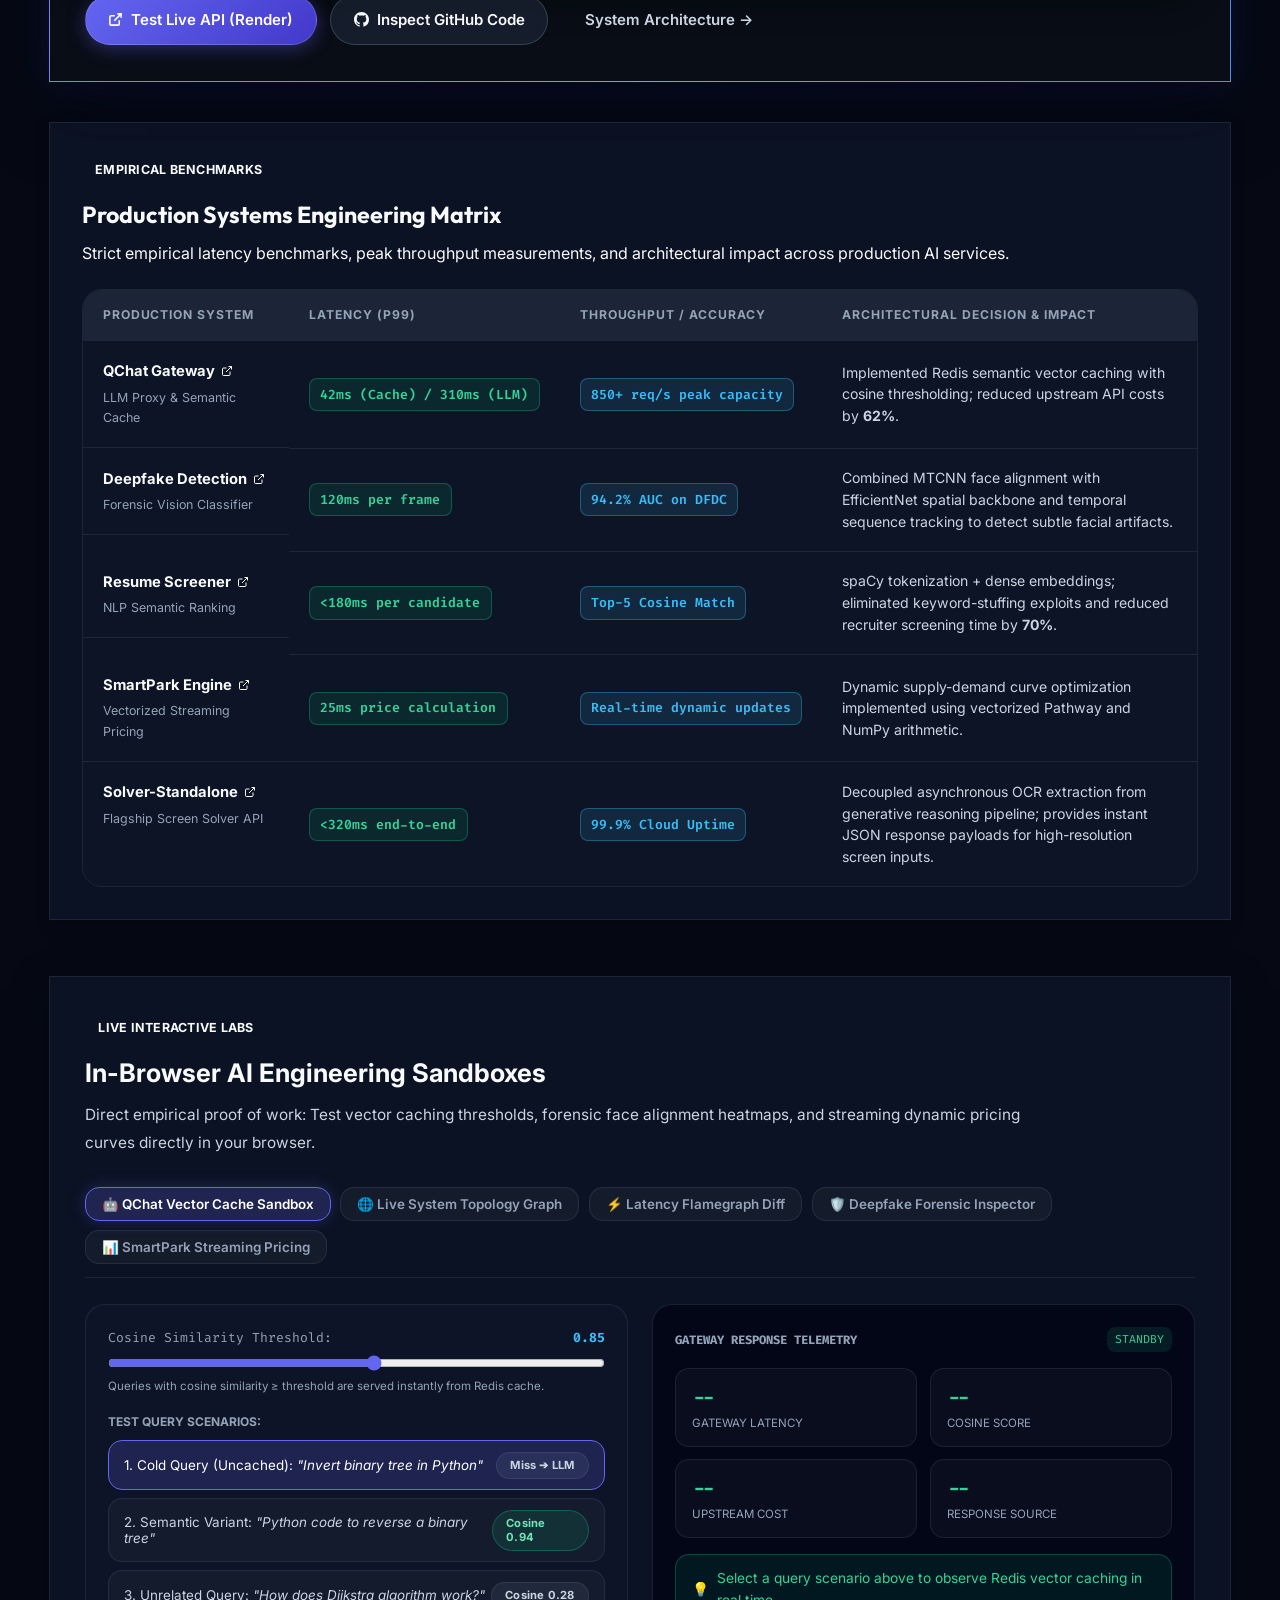
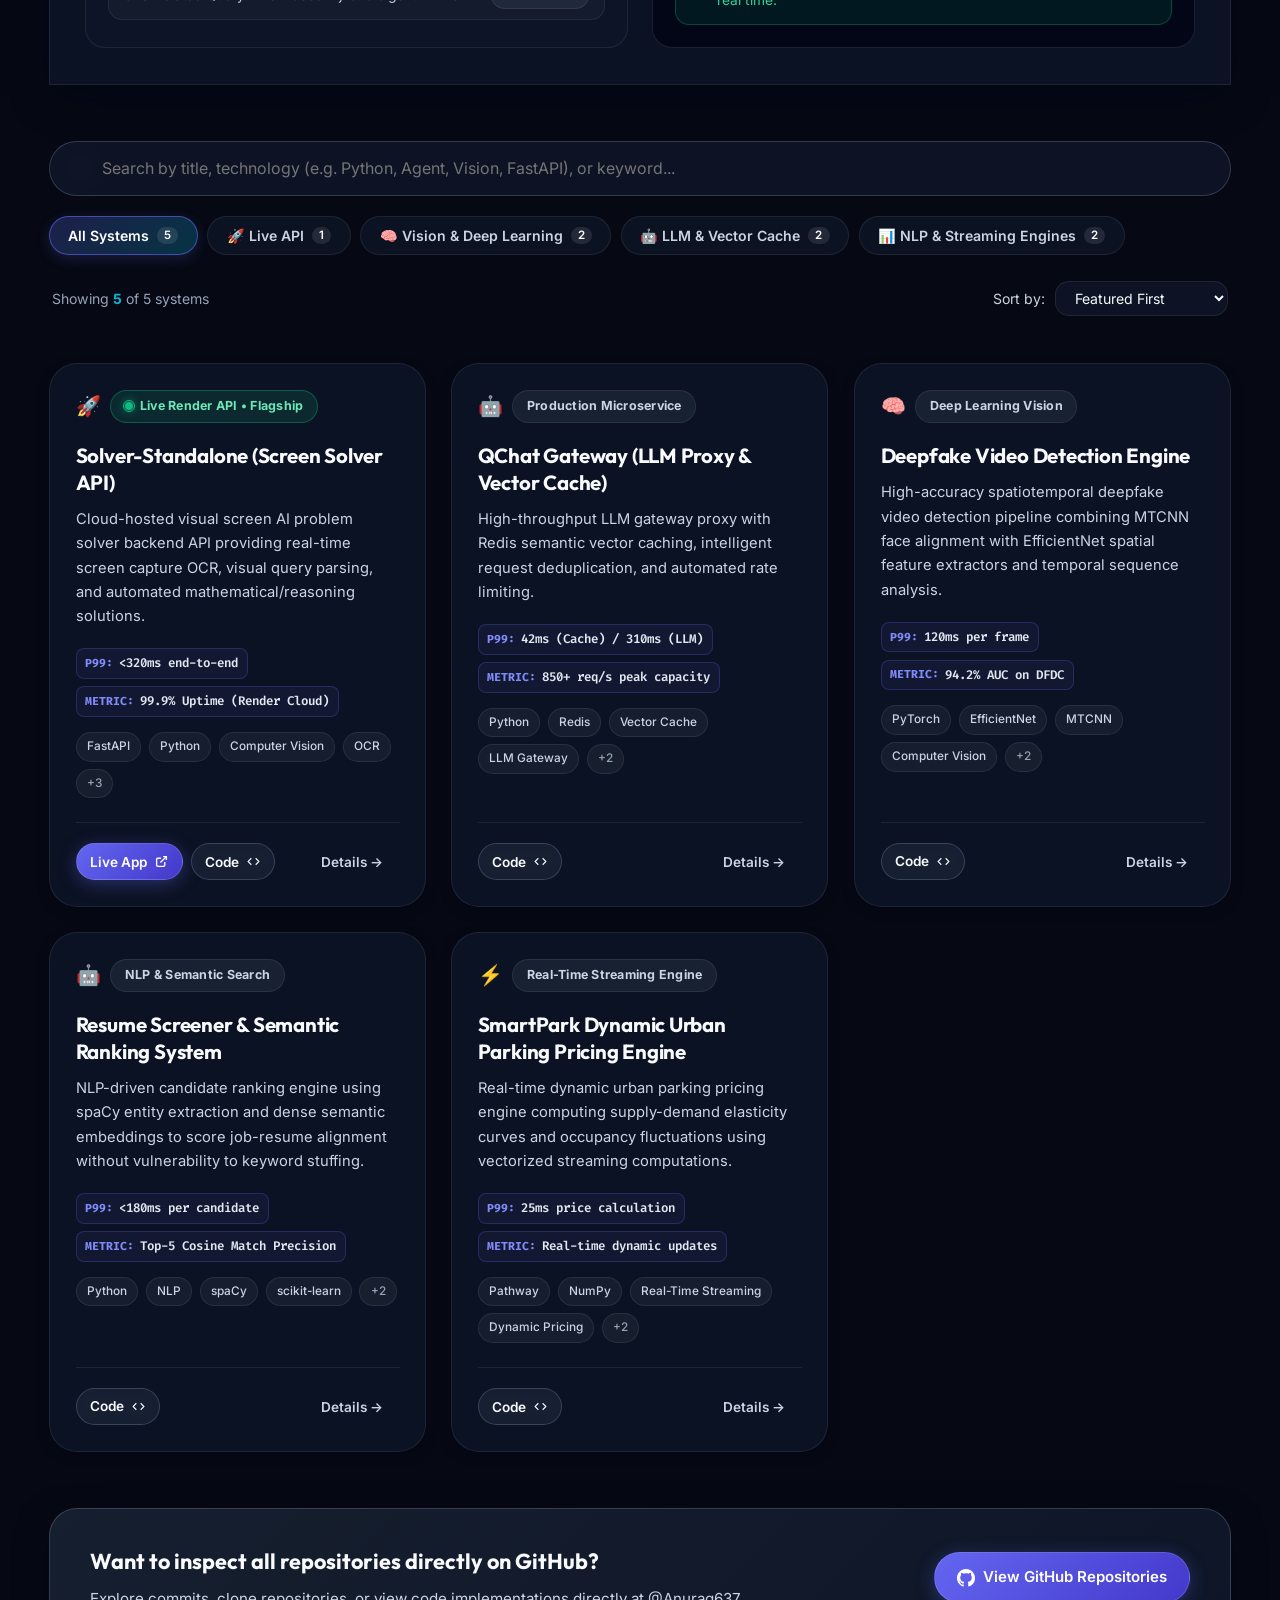
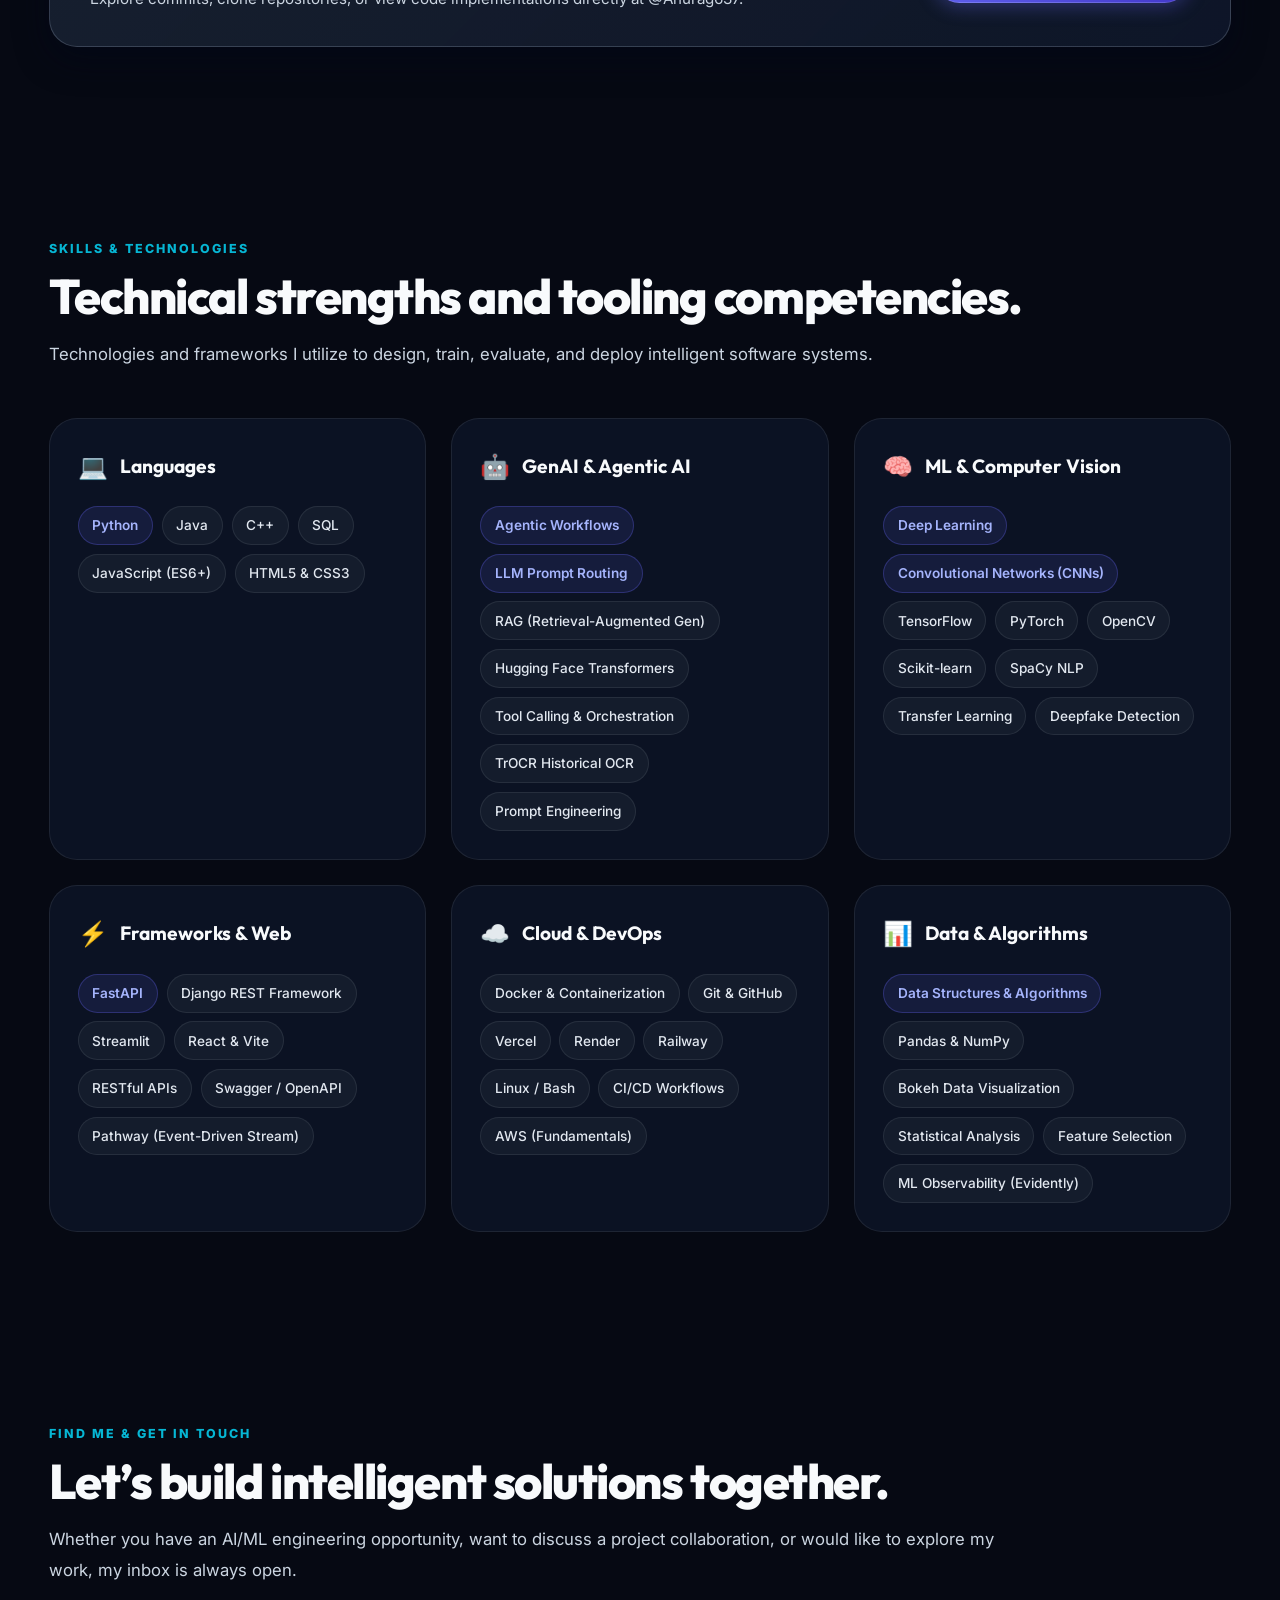
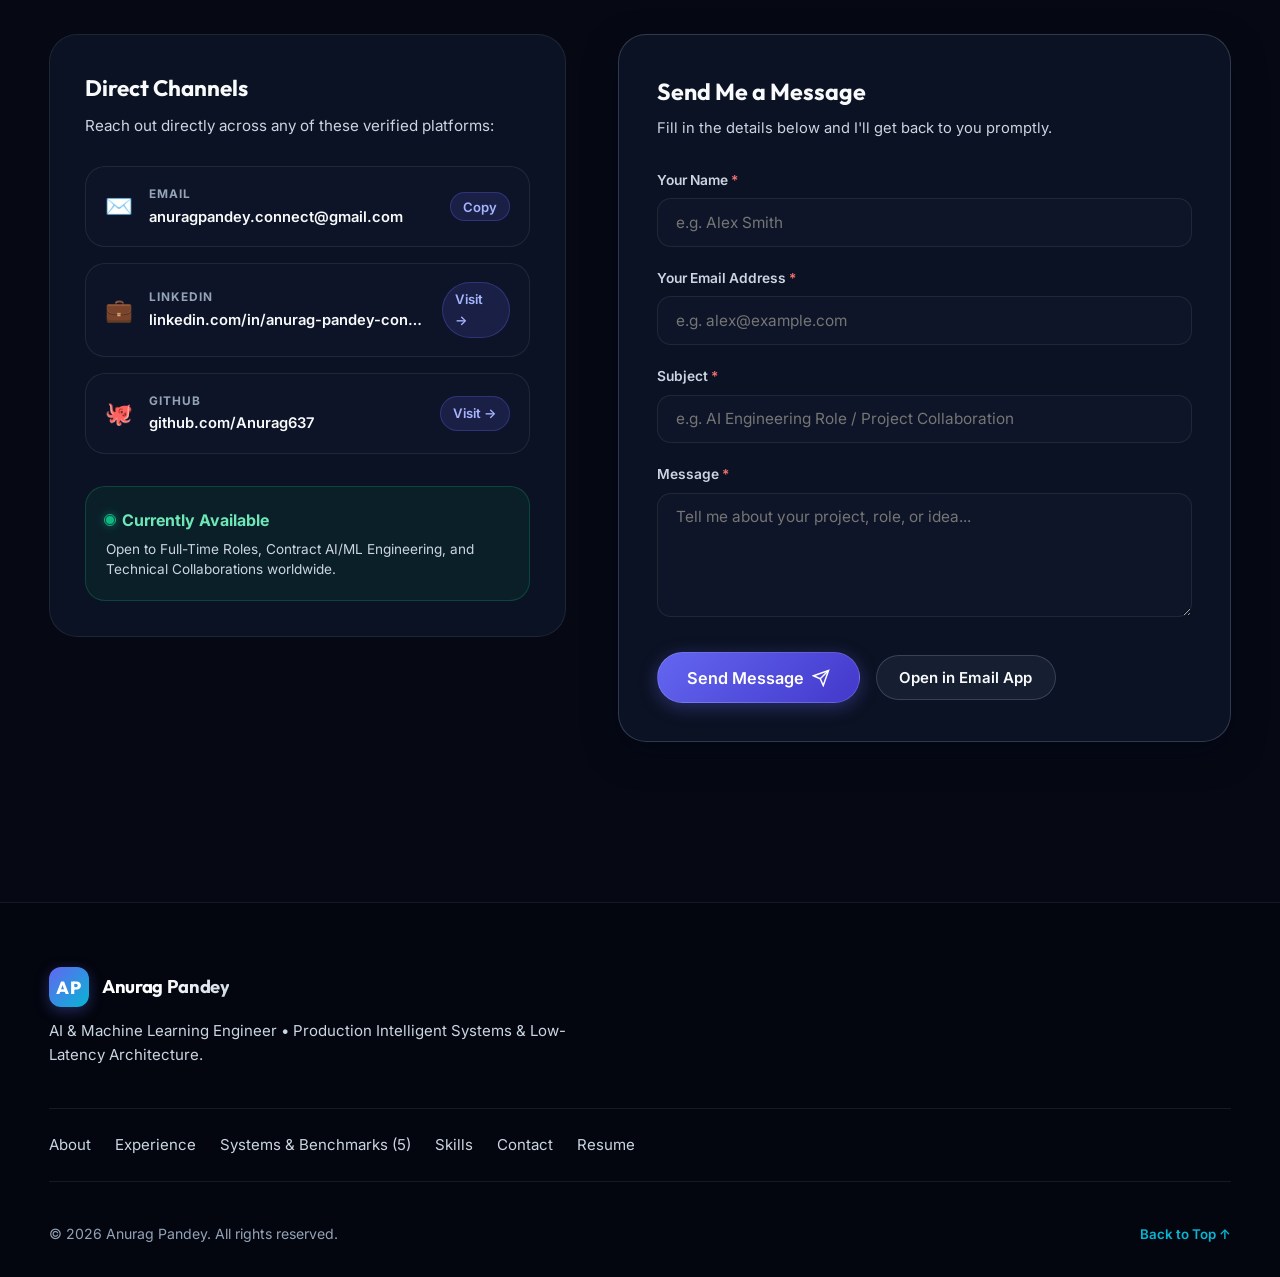
==== commit a80bc26a: "feat(ui): 3D neural core, kinetic decrypt, cyber hud dock, attention studio, magnetic cursor" ====
--- a/index.html
+++ b/index.html
@@ -95,6 +95,7 @@
           <!-- Desktop Navigation Links -->
           <div class="nav-links" id="nav-links">
             <a href="#about" class="nav-link">About</a>
+            <a href="#interactive-ai-studio" class="nav-link">Neural Studio 🧠</a>
             <a href="#interactive-labs" class="nav-link">Live Labs ⚡</a>
             <a href="#projects" class="nav-link">
               Projects
@@ -212,40 +213,40 @@
 
       <main id="home">
         <!-- Hero Section -->
-        <section class="hero container section">
+                <section class="hero container section" id="home">
           <div class="hero-copy reveal">
             <div class="badge-group">
               <span class="badge badge-glow">
                 <span class="status-indicator live"></span>
-                AI & Machine Learning Engineer
+                <span class="scramble-text" data-scramble="SYSTEM ARCHITECT // v2.6">SYSTEM ARCHITECT // v2.6</span>
               </span>
-              <span class="badge badge-subtle">GenAI • Agentic Workflows</span>
+              <span class="badge badge-subtle">LLM Gateways • Computer Vision • Low-Latency</span>
             </div>
 
             <h1 class="hero-title">
-              Hi, I'm <span class="gradient-text">Anurag Pandey</span>.
+              Hi, I'm <span class="gradient-text scramble-text" data-scramble="Anurag Pandey" id="hero-name-scramble">Anurag Pandey</span>.
             </h1>
 
             <h2 class="hero-subtitle">
-              High-Throughput AI, Low-Latency Systems & Vision Engineering.
+              <span class="scramble-text" data-scramble="Engineering AI Systems with Mathematical Rigor & Millisecond Latency.">Engineering AI Systems with Mathematical Rigor & Millisecond Latency.</span>
             </h2>
 
             <p class="lead">
               AI & Machine Learning Engineer specializing in low-latency microservices, computer vision forensics, and vector-cached LLM gateways.
-              Architect of <strong>Solver-Standalone</strong> (&lt;320ms P99) and <strong>QChat Gateway</strong> (850+ req/s, -62% token cost).
+              Architect of <strong>Solver-Standalone</strong> (<320ms P99 live on Render) and <strong>QChat Gateway</strong> (850+ req/s, -62% token cost).
             </p>
 
             <!-- 10/10 Executive Proof-of-Work Ribbon -->
             <div class="hero-proof-bar">
-              <div class="proof-chip">
+              <div class="proof-chip" data-hover-sound="hover">
                 <span class="proof-icon">⚡</span>
                 <span class="proof-text"><strong>&lt;320ms P99</strong> Flagship Solver API</span>
               </div>
-              <div class="proof-chip">
+              <div class="proof-chip" data-hover-sound="hover">
                 <span class="proof-icon">🛡️</span>
                 <span class="proof-text"><strong>94.2% AUC</strong> DFDC Deepfake Forensics</span>
               </div>
-              <div class="proof-chip">
+              <div class="proof-chip" data-hover-sound="hover">
                 <span class="proof-icon">🚀</span>
                 <span class="proof-text"><strong>850+ req/s</strong> Redis Vector Gateway</span>
               </div>
@@ -253,26 +254,30 @@
 
             <!-- Hero Action Buttons -->
             <div class="cta-row">
-              <a class="btn btn-primary btn-lg" href="#projects">
+              <a class="btn btn-primary btn-lg magnetic-btn" href="#flagship-spotlight" id="hero-flagship-btn">
                 <svg width="18" height="18" viewBox="0 0 24 24" fill="none" stroke="currentColor" stroke-width="2">
                   <polygon points="12 2 2 7 12 12 22 7 12 2"></polygon>
                   <polyline points="2 17 12 22 22 17"></polyline>
                   <polyline points="2 12 12 17 22 12"></polyline>
                 </svg>
-                Explore Flagship & Systems
+                Explore Flagship API
               </a>
-              <a class="btn btn-secondary btn-lg" href="#contact">
+              <a class="btn btn-secondary btn-lg magnetic-btn" href="#interactive-ai-studio" id="hero-studio-btn">
                 <svg width="18" height="18" viewBox="0 0 24 24" fill="none" stroke="currentColor" stroke-width="2">
-                  <path d="M4 4h16c1.1 0 2 .9 2 2v12c0 1.1-.9 2-2 2H4c-1.1 0-2-.9-2-2V6c0-1.1.9-2 2-2z"></path>
-                  <polyline points="22,6 12,13 2,6"></polyline>
+                  <circle cx="12" cy="12" r="10"></circle>
+                  <polygon points="10 8 16 12 10 16 10 8"></polygon>
                 </svg>
-                Get In Touch
+                Live Neural Studio
               </a>
+              <button class="btn btn-secondary btn-lg magnetic-btn" id="hero-terminal-btn" title="Open Architect CLI Terminal">
+                <span style="font-family: var(--font-mono); font-weight: 700; color: var(--accent-cyan);">&gt;_</span>
+                CLI (⌘K)
+              </button>
             </div>
 
             <!-- Find Me Hub (Social Channels + Direct Contacts) -->
             <div class="find-me-bar">
-              <span class="find-me-label">Find Me Online:</span>
+              <span class="find-me-label">Verified Networks:</span>
               <div class="social-pills">
                 <a
                   href="https://github.com/Anurag637"
@@ -320,22 +325,27 @@
             </div>
           </div>
 
-          <!-- Hero Visual: Interactive Profile Card -->
+          <!-- Hero Visual: Cyber Holographic Identity & Telemetry Deck -->
           <div class="hero-visual reveal">
-            <div class="profile-card">
+            <div class="profile-card cyber-holo-card" id="hero-cyber-card">
               <div class="card-glow"></div>
               
-              <div class="profile-header">
-                <div class="badge badge-success">
-                  <span class="pulse-ring"></span>
-                  Open to Opportunities
-                </div>
-                <span class="location-badge">📍 India</span>
-              </div>
-
-              <div class="avatar-wrap">
+              <!-- Top Telemetry Status Header -->
+              <div class="cyber-telemetry-header">
+                <div class="cyber-status-item">
+                  <span class="cyber-radar-dot"></span>
+                  <span class="cyber-status-text">SYS_ID // <strong>AP-637</strong></span>
+                </div>
+                <div class="cyber-coords">19.0760° N, 72.8777° E</div>
+              </div>
+
+              <!-- High-Tech Avatar Portal with Animated Radar Rings -->
+              <div class="avatar-wrap cyber-avatar-portal">
+                <div class="radar-scan-line"></div>
+                <div class="radar-outer-ring"></div>
+                <div class="radar-inner-ring"></div>
                 <img
-                  class="avatar"
+                  class="avatar cyber-avatar"
                   src="https://avatars.githubusercontent.com/u/179312826?v=4"
                   alt="Anurag Pandey"
                   width="170"
@@ -343,42 +353,36 @@
                   loading="eager"
                 />
                 <div class="avatar-ring"></div>
-              </div>
-
-              <div class="profile-details">
+                <div class="cyber-badge-overlay">
+                  <span class="cyber-chip-tag">AI ARCHITECT</span>
+                </div>
+              </div>
+
+              <div class="profile-details cyber-profile-details">
                 <h3 class="profile-name">Anurag Pandey</h3>
-                <p class="profile-role">AI & ML Engineer • Model Builder</p>
-                <p class="profile-bio">
-                  5 Core Systems • Live Render Flagship • P99 Latency &lt; 180ms
-                </p>
-              </div>
-
-              <!-- Quick Metrics Grid -->
-              <div class="stat-grid">
-                <div class="stat-box">
-                  <strong class="stat-num" id="stat-repos-count">5</strong>
-                  <span class="stat-desc">Production Systems</span>
-                </div>
-                <div class="stat-box">
-                  <strong class="stat-num" id="stat-apps-count">1</strong>
-                  <span class="stat-desc">Live Render API</span>
-                </div>
-                <div class="stat-box">
-                  <strong class="stat-num">&lt;180ms</strong>
-                  <span class="stat-desc">Median P99</span>
-                </div>
-              </div>
-
-              <!-- Profile Card Footer Actions -->
-              <div class="profile-card-footer">
-                <a
-                  href="https://github.com/Anurag637?tab=repositories"
-                  target="_blank"
-                  rel="noreferrer"
-                  class="card-action-link"
-                >
-                  <span>Browse GitHub Profile &rarr;</span>
-                </a>
+                <p class="profile-role">AI/ML Systems • High-Throughput Microservices</p>
+                <div class="cyber-live-metrics">
+                  <div class="live-metric-row">
+                    <span class="metric-key">CORE P99:</span>
+                    <span class="metric-val highlight-green">&lt;180ms</span>
+                  </div>
+                  <div class="live-metric-row">
+                    <span class="metric-key">RENDER API:</span>
+                    <span class="metric-val highlight-cyan" id="hero-render-status">ONLINE (99.9%)</span>
+                  </div>
+                  <div class="live-metric-row">
+                    <span class="metric-key">SYSTEM STATE:</span>
+                    <span class="metric-val highlight-purple">PRODUCTION READY</span>
+                  </div>
+                </div>
+              </div>
+
+              <!-- Interactive Cyber Pulse Action -->
+              <div class="profile-card-footer cyber-footer">
+                <button class="cyber-pulse-btn" id="cyber-pulse-trigger" title="Fire Neural Shockwave through 3D Particle Core">
+                  <span class="pulse-icon">⚡</span>
+                  <span>TRIGGER NEURAL SHOCKWAVE</span>
+                </button>
               </div>
             </div>
           </div>
@@ -412,6 +416,284 @@
             <div>
               <h4>Production Backends</h4>
               <p>FastAPI, Django REST & Docker</p>
+            </div>
+          </div>
+        </section>
+
+        <!-- ==========================================================================
+             INTERACTIVE AI ARCHITECTURE & MULTI-HEAD ATTENTION STUDIO
+             ========================================================================== -->
+        <section id="interactive-ai-studio" class="container section reveal">
+          <div class="section-header">
+            <p class="eyebrow">[SYS_STUDIO // REAL-TIME AI ARCHITECTURE & INFERENCE]</p>
+            <h3 class="section-title">
+              Live Multi-Head Attention & <span class="gradient-text">Neural Tensor Workbench</span>
+            </h3>
+            <p class="section-sub">
+              Directly interact with multi-head attention weight distributions, simulate real-time OCR tokenization, and test live vector semantic cache hit/miss economics.
+            </p>
+          </div>
+
+          <div class="ai-studio-container">
+            <!-- Studio Tab Navigation -->
+            <div class="studio-tab-bar" role="tablist">
+              <button class="studio-tab-btn active" id="tab-btn-attention" role="tab" aria-selected="true" data-tab="attention">
+                <span class="tab-icon">🧠</span>
+                <span class="tab-label">Multi-Head Attention Map (Q×Kᵀ/√d)</span>
+              </button>
+              <button class="studio-tab-btn" id="tab-btn-solver" role="tab" aria-selected="false" data-tab="solver">
+                <span class="tab-icon">⚡</span>
+                <span class="tab-label">Flagship Solver OCR & Live Render Ping</span>
+              </button>
+              <button class="studio-tab-btn" id="tab-btn-cache" role="tab" aria-selected="false" data-tab="cache">
+                <span class="tab-icon">📊</span>
+                <span class="tab-label">Vector Cache Cosine Threshold & Savings</span>
+              </button>
+            </div>
+
+            <!-- Tab 1: Multi-Head Attention Visualizer -->
+            <div class="studio-tab-panel active" id="panel-attention" role="tabpanel">
+              <div class="attention-layout-grid">
+                <!-- Controls & Head Selection -->
+                <div class="attention-controls-card">
+                  <div class="studio-card-header">
+                    <span class="studio-tag">ATTENTION HEAD SELECTOR</span>
+                    <span class="studio-dim">d_model = 512 • heads = 8</span>
+                  </div>
+                  <div class="head-selector-pills">
+                    <button class="head-pill active" data-head="0">Head 0: Token Syntax</button>
+                    <button class="head-pill" data-head="1">Head 1: Vision OCR Geometry</button>
+                    <button class="head-pill" data-head="2">Head 2: Latency Critical Path</button>
+                    <button class="head-pill" data-head="3">Head 3: Semantic Context</button>
+                  </div>
+
+                  <div class="token-selector-group">
+                    <label class="studio-label">Select Active Query Token ($Q_i$):</label>
+                    <div class="token-chips-wrap" id="token-chips-container">
+                      <!-- Generated dynamically in JS -->
+                    </div>
+                  </div>
+
+                  <div class="attention-formula-box">
+                    <div class="formula-title">Scaled Dot-Product Attention:</div>
+                    <code class="formula-math">Attention(Q,K,V) = softmax(Q·Kᵀ / √d_k) · V</code>
+                    <p class="formula-expl" id="attention-expl-text">
+                      Currently inspecting self-attention coefficients for token <strong>[Screen]</strong> across 7 context keys.
+                    </p>
+                  </div>
+                </div>
+
+                <!-- Live Attention Heatmap & Connection Arcs -->
+                <div class="attention-matrix-card">
+                  <div class="studio-card-header">
+                    <span class="studio-tag">ATTENTION WEIGHT MATRIX (SOFTMAX HEATMAP)</span>
+                    <span class="studio-val" id="active-head-label">Head 0 • Normal Softmax</span>
+                  </div>
+
+                  <div class="matrix-heatmap-wrap">
+                    <div class="heatmap-token-row" id="heatmap-keys-row">
+                      <!-- Token Key Headers -->
+                    </div>
+                    <div class="heatmap-grid" id="heatmap-grid">
+                      <!-- 8x8 or 7x7 interactive weight cells -->
+                    </div>
+                  </div>
+
+                  <!-- Dynamic SVG Attention Arcs -->
+                  <div class="attention-arcs-container">
+                    <div class="arcs-label">Interactive Token Connection Synapses:</div>
+                    <div class="token-arcs-nodes" id="token-arcs-nodes">
+                      <!-- Nodes along a horizontal baseline -->
+                    </div>
+                    <svg class="attention-arcs-svg" id="attention-arcs-svg" viewBox="0 0 700 90">
+                      <!-- Bezier curves drawn dynamically -->
+                    </svg>
+                  </div>
+                </div>
+              </div>
+            </div>
+
+            <!-- Tab 2: Flagship Solver Live Ingestion & Render Ping -->
+            <div class="studio-tab-panel" id="panel-solver" role="tabpanel">
+              <div class="solver-studio-grid">
+                <div class="solver-left-col">
+                  <div class="studio-card-header">
+                    <span class="studio-tag">TEST INGESTION PAYLOADS</span>
+                    <span class="studio-status" id="render-api-badge">● Render API Ready</span>
+                  </div>
+                  <p class="studio-hint">
+                    Choose a problem scenario to simulate real-time SIMD grayscale binarization, bounding-box parsing, and streaming model derivation.
+                  </p>
+                  <div class="solver-scenario-buttons">
+                    <button class="solver-scenario-btn active" data-scenario="calculus">
+                      <span class="sc-badge">CALCULUS</span>
+                      <span class="sc-title">Definite Integral: ∫ x·e^(-x²) dx</span>
+                      <span class="sc-meta">SIMD Binarize • 185ms</span>
+                    </button>
+                    <button class="solver-scenario-btn" data-scenario="dijkstra">
+                      <span class="sc-badge">ALGORITHMS</span>
+                      <span class="sc-title">Shortest Path Graph Traversal</span>
+                      <span class="sc-meta">AST Tokenize • 210ms</span>
+                    </button>
+                    <button class="solver-scenario-btn" data-scenario="topology">
+                      <span class="sc-badge">SYSTEM DESIGN</span>
+                      <span class="sc-title">FastAPI Microservice Rate Limiter</span>
+                      <span class="sc-meta">JSON Parse • 160ms</span>
+                    </button>
+                  </div>
+
+                  <div class="render-ping-action-card">
+                    <div class="ping-desc">
+                      <strong>Direct Cloud Heartbeat:</strong> Send an asynchronous telemetry check to the live Render cloud deployment (<code>screensolver-api.onrender.com</code>).
+                    </div>
+                    <button class="btn btn-primary btn-block" id="ping-render-api-btn">
+                      <span class="btn-spinner" id="render-ping-spinner" style="display: none;"></span>
+                      <span id="render-ping-btn-text">Ping Live Render API Endpoint</span>
+                    </button>
+                    <div class="ping-output-telemetry" id="render-ping-result">
+                      Endpoint: <code>https://screensolver-api.onrender.com/</code> • Status: Idle
+                    </div>
+                  </div>
+                </div>
+
+                <div class="solver-right-col">
+                  <div class="studio-card-header">
+                    <span class="studio-tag">OCR BOUNDING BOX & INFERENCE STREAM</span>
+                    <span class="studio-val" id="solver-step-timer">Latency: 185ms</span>
+                  </div>
+
+                  <!-- Simulated Screen Capture Viewport -->
+                  <div class="simulated-viewport" id="simulated-viewport">
+                    <div class="viewport-overlay-scanline"></div>
+                    <div class="ocr-bounding-box" id="ocr-bounding-box">
+                      <span class="bbox-label" id="bbox-label">SIMD_BOUND // [x:42, y:88, w:420, h:110]</span>
+                    </div>
+                    <div class="viewport-raw-preview" id="viewport-raw-preview">
+                      <span class="preview-math" id="preview-math-text">∫ x · exp(-x²) dx from 0 to ∞</span>
+                    </div>
+                  </div>
+
+                  <!-- Streaming Output Console -->
+                  <div class="streaming-console">
+                    <div class="console-header">
+                      <span>DECODER OUTPUT STREAM (LaTeX / JSON)</span>
+                      <button class="btn-copy-code" id="btn-copy-solver-output" title="Copy output">Copy</button>
+                    </div>
+                    <pre class="console-code" id="solver-streaming-code">
+// Initializing SIMD Vision Pipeline...
+// Standalone Solver v2.4 initialized.
+// Click any scenario above to trigger instant streaming reasoning.
+                    </pre>
+                  </div>
+                </div>
+              </div>
+            </div>
+
+            <!-- Tab 3: Vector Semantic Cache & Cosine Threshold -->
+            <div class="studio-tab-panel" id="panel-cache" role="tabpanel">
+              <div class="cache-studio-grid">
+                <div class="cache-controls-col">
+                  <div class="studio-card-header">
+                    <span class="studio-tag">SEMANTIC THRESHOLD CONTROLLER</span>
+                    <span class="studio-dim">Redis Cosine Distance Engine</span>
+                  </div>
+
+                  <div class="slider-control-box">
+                    <div class="slider-header-row">
+                      <span class="slider-title">Cosine Similarity Threshold (τ):</span>
+                      <span class="slider-val-badge" id="cosine-threshold-badge">0.86</span>
+                    </div>
+                    <input
+                      type="range"
+                      id="cosine-threshold-slider"
+                      class="cyber-range-input"
+                      min="0.70"
+                      max="0.98"
+                      step="0.01"
+                      value="0.86"
+                    />
+                    <div class="slider-scale-row">
+                      <span>0.70 (Aggressive Caching)</span>
+                      <span>0.86 (Balanced)</span>
+                      <span>0.98 (Strict Exact)</span>
+                    </div>
+                  </div>
+
+                  <div class="test-query-box">
+                    <label class="studio-label">Test Real-Time Input Query:</label>
+                    <input
+                      type="text"
+                      id="cache-query-input"
+                      class="cyber-text-input"
+                      value="How to optimize FastAPI microservice P99 latency with async Redis cache?"
+                      placeholder="Type any AI system query..."
+                    />
+                    <div class="quick-chip-suggestions">
+                      <span class="chip-hint">Quick Presets:</span>
+                      <button class="cache-preset-chip" data-query="How to optimize FastAPI microservice P99 latency with async Redis cache?">FastAPI P99 Cache</button>
+                      <button class="cache-preset-chip" data-query="MTCNN face alignment and spatial frequency artifacts for deepfake detection">Deepfake DFDC</button>
+                      <button class="cache-preset-chip" data-query="What is the capital of Mars? (Novel Query)">Novel Out-of-Domain</button>
+                    </div>
+                  </div>
+
+                  <button class="btn btn-primary btn-block" id="execute-cache-eval-btn">
+                    Execute Semantic Cache Evaluation
+                  </button>
+                </div>
+
+                <div class="cache-metrics-col">
+                  <div class="studio-card-header">
+                    <span class="studio-tag">REAL-TIME SIMILARITY METRICS & ECONOMICS</span>
+                    <span class="studio-val" id="cache-hit-status-badge">⚡ CACHE HIT (42ms)</span>
+                  </div>
+
+                  <div class="cache-stats-quad">
+                    <div class="stat-quad-box">
+                      <span class="quad-label">COSINE SIMILARITY</span>
+                      <strong class="quad-val" id="quad-cosine-val">0.924</strong>
+                      <span class="quad-sub">Threshold: 0.860</span>
+                    </div>
+                    <div class="stat-quad-box">
+                      <span class="quad-label">P99 LATENCY</span>
+                      <strong class="quad-val highlight-green" id="quad-latency-val">42ms</strong>
+                      <span class="quad-sub">vs 310ms Upstream</span>
+                    </div>
+                    <div class="stat-quad-box">
+                      <span class="quad-label">TOKEN COST</span>
+                      <strong class="quad-val highlight-cyan" id="quad-cost-val">$0.0000</strong>
+                      <span class="quad-sub">Saved $0.0018 / req</span>
+                    </div>
+                    <div class="stat-quad-box">
+                      <span class="quad-label">CUMULATIVE SAVINGS</span>
+                      <strong class="quad-val highlight-purple" id="quad-total-saved">$124.60</strong>
+                      <span class="quad-sub">Across 69,200 requests</span>
+                    </div>
+                  </div>
+
+                  <div class="cache-flow-trace">
+                    <div class="trace-step-row" id="trace-step-1">
+                      <span class="trace-dot completed"></span>
+                      <span class="trace-label">Generate 1536-dim Dense Embedding</span>
+                      <span class="trace-time">18ms</span>
+                    </div>
+                    <div class="trace-step-row" id="trace-step-2">
+                      <span class="trace-dot completed"></span>
+                      <span class="trace-label">Redis Vector KNN Index Lookup (HNSW)</span>
+                      <span class="trace-time">14ms</span>
+                    </div>
+                    <div class="trace-step-row" id="trace-step-3">
+                      <span class="trace-dot completed"></span>
+                      <span class="trace-label">Cosine Distance Threshold Evaluation (0.924 ≥ 0.860)</span>
+                      <span class="trace-time">2ms</span>
+                    </div>
+                    <div class="trace-step-row" id="trace-step-4">
+                      <span class="trace-dot completed"></span>
+                      <span class="trace-label">Return Cached JSON Payload (Bypass Upstream LLM)</span>
+                      <span class="trace-time">8ms</span>
+                    </div>
+                  </div>
+                </div>
+              </div>
             </div>
           </div>
         </section>
@@ -604,7 +886,7 @@
           </div>
 
           <!-- PRIMARY FLAGSHIP SYSTEM: Solver-Standalone -->
-          <div class="flagship-spotlight reveal">
+          <div class="flagship-spotlight reveal" id="flagship-spotlight">
             <div class="flagship-header">
               <div class="flagship-badge-group">
                 <span class="flagship-star-tag">★ PRIMARY FLAGSHIP SYSTEM</span>
@@ -732,7 +1014,7 @@
           </div>
 
           <!-- PRODUCTION SYSTEMS BENCHMARKS TABLE -->
-          <div class="benchmarks-matrix-section reveal">
+          <div class="benchmarks-matrix-section reveal" id="benchmarks-table">
             <div class="matrix-heading">
               <span class="badge badge-accent">EMPIRICAL BENCHMARKS</span>
               <h4>Production Systems Engineering Matrix</h4>
@@ -1731,6 +2013,78 @@
 
     <!-- TOAST NOTIFICATION CONTAINER -->
     <div class="toast-container" id="toast-container" aria-live="polite"></div>
+    <!-- ==========================================================================
+         FLOATING CYBER HUD DOCK (macOS / DYNAMIC ISLAND GLASS INTERFACE)
+         ========================================================================== -->
+    <nav class="cyber-hud-dock" id="cyber-hud-dock" aria-label="Quick Action Floating HUD Dock">
+      <div class="dock-container" id="dock-container">
+        <!-- 1. Home / Core -->
+        <a href="#home" class="dock-item" data-tooltip="Core Identity (Home)" aria-label="Core Identity">
+          <div class="dock-icon">🌐</div>
+          <span class="dock-pill">Core</span>
+        </a>
+
+        <!-- 2. Flagship Screen Solver API -->
+        <a href="#flagship-spotlight" class="dock-item" data-tooltip="Flagship Screen Solver API (<320ms)" aria-label="Flagship Solver">
+          <div class="dock-icon">⚡</div>
+          <span class="dock-pill">Solver</span>
+        </a>
+
+        <!-- 3. Live Neural Studio -->
+        <a href="#interactive-ai-studio" class="dock-item active" data-tooltip="Multi-Head Attention & Neural Studio" aria-label="Neural Studio">
+          <div class="dock-icon">🧠</div>
+          <span class="dock-pill">Studio</span>
+        </a>
+
+        <!-- 4. Interactive Live Labs -->
+        <a href="#interactive-labs" class="dock-item" data-tooltip="Deepfake & Vector Labs" aria-label="Interactive Labs">
+          <div class="dock-icon">🔬</div>
+          <span class="dock-pill">Labs</span>
+        </a>
+
+        <!-- 5. Systems & RFCs -->
+        <a href="#projects" class="dock-item" data-tooltip="5 Production Systems & RFCs" aria-label="Systems">
+          <div class="dock-icon">🛡️</div>
+          <span class="dock-pill">Systems</span>
+        </a>
+
+        <!-- Divider -->
+        <div class="dock-divider" aria-hidden="true"></div>
+
+        <!-- 6. Web Audio Synthesizer Toggle -->
+        <button class="dock-item dock-btn" id="dock-sound-btn" data-tooltip="Toggle Web Audio SFX" aria-label="Toggle Audio SFX">
+          <div class="dock-icon" id="dock-sound-icon">🔇</div>
+          <span class="dock-pill">Audio</span>
+        </button>
+
+        <!-- 7. Theme Matrix -->
+        <button class="dock-item dock-btn" id="dock-theme-btn" data-tooltip="Switch Cyber Theme" aria-label="Switch Theme">
+          <div class="dock-icon" id="dock-theme-icon">🌌</div>
+          <span class="dock-pill">Theme</span>
+        </button>
+
+        <!-- 8. Architect CLI Terminal -->
+        <button class="dock-item dock-btn" id="dock-terminal-btn" data-tooltip="Launch CLI Console (⌘K)" aria-label="Launch CLI">
+          <div class="dock-icon" style="font-family: var(--font-mono); font-weight: 700; color: var(--accent-cyan);">&gt;_</div>
+          <span class="dock-pill">CLI</span>
+        </button>
+      </div>
+
+      <!-- Dock Floating Tooltip Label -->
+      <div class="dock-tooltip" id="dock-tooltip" aria-hidden="true">Core Identity</div>
+
+      <!-- Live Edge Ping Status Capsule -->
+      <div class="dock-edge-telemetry">
+        <span class="edge-dot"></span>
+        <span class="edge-text" id="dock-edge-text">Mumbai 18ms</span>
+      </div>
+    </nav>
+
+    <!-- CUSTOM MAGNETIC CURSOR -->
+    <div class="custom-cursor-dot" id="cursor-dot" aria-hidden="true"></div>
+    <div class="custom-cursor-ring" id="cursor-ring" aria-hidden="true"></div>
+
+
 
 
     <!-- Application Script -->
--- a/style.css
+++ b/style.css
@@ -4295,3 +4295,1122 @@
   overflow: hidden;
   text-overflow: ellipsis;
 }
+
+/* ==========================================================================
+   ULTRA-ADVANCED CYBERNETIC DESIGN SYSTEM & 10/10 INTERACTION STYLES
+   Features: 3D Holographic Core • Kinetic Decrypt • Floating HUD Dock •
+             Multi-Head Attention Studio • Magnetic Cursor • Radar Telemetry
+   ========================================================================== */
+
+/* 1. Kinetic Decrypt Typography */
+.scramble-text {
+  display: inline-block;
+  font-variant-numeric: tabular-nums;
+  letter-spacing: -0.01em;
+  transition: color 0.25s ease;
+}
+
+.scramble-text.scrambling {
+  color: var(--accent-cyan);
+  text-shadow: 0 0 12px var(--accent-cyan-glow);
+}
+
+/* 2. Magnetic Buttons & Specular Highlights */
+.magnetic-btn {
+  position: relative;
+  transition: transform 0.22s cubic-bezier(0.25, 1, 0.5, 1), box-shadow 0.22s ease;
+}
+
+/* 3. Hero Visual: Cyber Holographic Identity & Telemetry Deck */
+.cyber-holo-card {
+  position: relative;
+  background: rgba(10, 16, 32, 0.85);
+  backdrop-filter: blur(24px) saturate(180%);
+  border: 1px solid rgba(255, 255, 255, 0.12);
+  border-radius: var(--radius-xl);
+  padding: 1.75rem;
+  box-shadow: 0 24px 60px rgba(0, 0, 0, 0.65), 0 0 0 1px rgba(99, 102, 241, 0.15);
+  transform-style: preserve-3d;
+  transition: transform 0.3s cubic-bezier(0.16, 1, 0.3, 1), box-shadow 0.3s ease;
+  overflow: hidden;
+}
+
+.cyber-holo-card:hover {
+  box-shadow: 0 32px 80px rgba(0, 0, 0, 0.8), 0 0 40px rgba(6, 182, 212, 0.25);
+}
+
+.cyber-telemetry-header {
+  display: flex;
+  justify-content: space-between;
+  align-items: center;
+  margin-bottom: 1.25rem;
+  padding-bottom: 0.75rem;
+  border-bottom: 1px solid rgba(255, 255, 255, 0.08);
+  font-family: var(--font-mono);
+  font-size: 0.76rem;
+}
+
+.cyber-status-item {
+  display: flex;
+  align-items: center;
+  gap: 0.5rem;
+  color: var(--text-main);
+}
+
+.cyber-radar-dot {
+  width: 8px;
+  height: 8px;
+  background: var(--accent-emerald);
+  border-radius: 50%;
+  box-shadow: 0 0 10px var(--accent-emerald);
+  animation: radarPulse 2s infinite ease-in-out;
+}
+
+@keyframes radarPulse {
+  0%, 100% { transform: scale(1); opacity: 1; }
+  50% { transform: scale(1.4); opacity: 0.6; }
+}
+
+.cyber-coords {
+  color: var(--text-dim);
+  font-size: 0.72rem;
+  letter-spacing: 0.05em;
+}
+
+/* Radar Avatar Portal */
+.cyber-avatar-portal {
+  position: relative;
+  width: 170px;
+  height: 170px;
+  margin: 0 auto 1.5rem;
+  display: flex;
+  align-items: center;
+  justify-content: center;
+}
+
+.cyber-avatar {
+  width: 136px;
+  height: 136px;
+  border-radius: 50%;
+  object-fit: cover;
+  position: relative;
+  z-index: 2;
+  border: 2px solid rgba(255, 255, 255, 0.2);
+  box-shadow: 0 0 25px rgba(0, 0, 0, 0.6);
+  filter: contrast(106%) brightness(102%);
+}
+
+.radar-outer-ring {
+  position: absolute;
+  inset: 0;
+  border-radius: 50%;
+  border: 1px dashed rgba(6, 182, 212, 0.4);
+  animation: spinClockwise 18s linear infinite;
+}
+
+.radar-inner-ring {
+  position: absolute;
+  inset: 8px;
+  border-radius: 50%;
+  border: 1px solid rgba(99, 102, 241, 0.35);
+  animation: spinCounterClockwise 12s linear infinite;
+}
+
+.radar-scan-line {
+  position: absolute;
+  top: 50%;
+  left: 50%;
+  width: 50%;
+  height: 2px;
+  background: linear-gradient(90deg, rgba(6, 182, 212, 0.8), transparent);
+  transform-origin: 0% 0%;
+  animation: radarSweep 4s linear infinite;
+  z-index: 3;
+  pointer-events: none;
+}
+
+@keyframes spinClockwise {
+  from { transform: rotate(0deg); }
+  to { transform: rotate(360deg); }
+}
+
+@keyframes spinCounterClockwise {
+  from { transform: rotate(360deg); }
+  to { transform: rotate(0deg); }
+}
+
+@keyframes radarSweep {
+  from { transform: rotate(0deg); }
+  to { transform: rotate(360deg); }
+}
+
+.cyber-badge-overlay {
+  position: absolute;
+  bottom: 4px;
+  left: 50%;
+  transform: translateX(-50%);
+  z-index: 4;
+}
+
+.cyber-chip-tag {
+  background: rgba(6, 182, 212, 0.9);
+  color: #030712;
+  font-family: var(--font-mono);
+  font-size: 0.68rem;
+  font-weight: 800;
+  padding: 3px 10px;
+  border-radius: 9999px;
+  letter-spacing: 0.08em;
+  box-shadow: 0 0 15px rgba(6, 182, 212, 0.6);
+  white-space: nowrap;
+}
+
+.cyber-live-metrics {
+  margin: 1.25rem 0;
+  background: rgba(0, 0, 0, 0.35);
+  border: 1px solid rgba(255, 255, 255, 0.06);
+  border-radius: var(--radius-md);
+  padding: 0.85rem 1rem;
+  display: flex;
+  flex-direction: column;
+  gap: 0.45rem;
+  font-family: var(--font-mono);
+  font-size: 0.78rem;
+}
+
+.live-metric-row {
+  display: flex;
+  justify-content: space-between;
+  align-items: center;
+}
+
+.metric-key {
+  color: var(--text-dim);
+  font-size: 0.74rem;
+}
+
+.highlight-green {
+  color: var(--accent-emerald) !important;
+  font-weight: 700;
+  text-shadow: 0 0 10px var(--accent-emerald-glow);
+}
+
+.highlight-cyan {
+  color: var(--accent-cyan) !important;
+  font-weight: 700;
+  text-shadow: 0 0 10px var(--accent-cyan-glow);
+}
+
+.highlight-purple {
+  color: #c084fc !important;
+  font-weight: 700;
+}
+
+.cyber-pulse-btn {
+  width: 100%;
+  padding: 0.8rem 1rem;
+  background: linear-gradient(135deg, rgba(99, 102, 241, 0.2), rgba(6, 182, 212, 0.2));
+  border: 1px solid rgba(6, 182, 212, 0.4);
+  border-radius: var(--radius-md);
+  color: var(--text-main);
+  font-family: var(--font-mono);
+  font-size: 0.76rem;
+  font-weight: 700;
+  letter-spacing: 0.06em;
+  cursor: pointer;
+  display: flex;
+  align-items: center;
+  justify-content: center;
+  gap: 0.5rem;
+  transition: all 0.25s ease;
+}
+
+.cyber-pulse-btn:hover {
+  background: linear-gradient(135deg, rgba(99, 102, 241, 0.35), rgba(6, 182, 212, 0.35));
+  border-color: var(--accent-cyan);
+  box-shadow: 0 0 20px rgba(6, 182, 212, 0.35);
+  transform: translateY(-2px);
+}
+
+/* ==========================================================================
+   4. LIVE AI ARCHITECTURE & MULTI-HEAD ATTENTION STUDIO STYLES
+   ========================================================================== */
+.ai-studio-container {
+  background: rgba(10, 16, 32, 0.75);
+  backdrop-filter: blur(20px);
+  border: 1px solid rgba(255, 255, 255, 0.1);
+  border-radius: var(--radius-xl);
+  overflow: hidden;
+  box-shadow: var(--shadow-lg);
+  margin-top: 2rem;
+}
+
+.studio-tab-bar {
+  display: flex;
+  background: rgba(6, 10, 20, 0.85);
+  border-bottom: 1px solid rgba(255, 255, 255, 0.08);
+  overflow-x: auto;
+}
+
+.studio-tab-btn {
+  flex: 1;
+  padding: 1.1rem 1.4rem;
+  background: transparent;
+  border: none;
+  border-bottom: 2px solid transparent;
+  color: var(--text-dim);
+  font-family: var(--font-heading);
+  font-size: 0.92rem;
+  font-weight: 600;
+  cursor: pointer;
+  display: flex;
+  align-items: center;
+  justify-content: center;
+  gap: 0.6rem;
+  white-space: nowrap;
+  transition: all 0.22s ease;
+}
+
+.studio-tab-btn:hover {
+  color: var(--text-main);
+  background: rgba(255, 255, 255, 0.03);
+}
+
+.studio-tab-btn.active {
+  color: var(--accent-cyan);
+  border-bottom-color: var(--accent-cyan);
+  background: rgba(6, 182, 212, 0.06);
+}
+
+.studio-tab-panel {
+  display: none;
+  padding: 1.75rem;
+}
+
+.studio-tab-panel.active {
+  display: block;
+  animation: fadeIn 0.35s ease;
+}
+
+.studio-card-header {
+  display: flex;
+  justify-content: space-between;
+  align-items: center;
+  margin-bottom: 1.1rem;
+  font-family: var(--font-mono);
+  font-size: 0.76rem;
+}
+
+.studio-tag {
+  color: var(--accent-cyan);
+  font-weight: 700;
+  letter-spacing: 0.08em;
+}
+
+.studio-dim {
+  color: var(--text-dim);
+}
+
+.studio-val {
+  color: var(--accent-emerald);
+  font-weight: 700;
+}
+
+/* Attention Layout Grid */
+.attention-layout-grid {
+  display: grid;
+  grid-template-columns: 1fr 1.35fr;
+  gap: 1.75rem;
+}
+
+.attention-controls-card {
+  background: rgba(15, 23, 42, 0.6);
+  border: 1px solid rgba(255, 255, 255, 0.08);
+  border-radius: var(--radius-lg);
+  padding: 1.4rem;
+  display: flex;
+  flex-direction: column;
+  gap: 1.25rem;
+}
+
+.head-selector-pills {
+  display: grid;
+  grid-template-columns: 1fr 1fr;
+  gap: 0.5rem;
+}
+
+.head-pill {
+  padding: 0.6rem 0.8rem;
+  background: rgba(255, 255, 255, 0.04);
+  border: 1px solid rgba(255, 255, 255, 0.08);
+  border-radius: var(--radius-sm);
+  color: var(--text-muted);
+  font-family: var(--font-mono);
+  font-size: 0.74rem;
+  cursor: pointer;
+  text-align: left;
+  transition: all 0.2s ease;
+}
+
+.head-pill:hover {
+  background: rgba(255, 255, 255, 0.08);
+  color: var(--text-main);
+}
+
+.head-pill.active {
+  background: rgba(99, 102, 241, 0.25);
+  border-color: var(--primary);
+  color: #ffffff;
+  font-weight: 700;
+  box-shadow: 0 0 12px rgba(99, 102, 241, 0.3);
+}
+
+.token-selector-group {
+  display: flex;
+  flex-direction: column;
+  gap: 0.6rem;
+}
+
+.studio-label {
+  font-family: var(--font-mono);
+  font-size: 0.76rem;
+  color: var(--text-dim);
+  text-transform: uppercase;
+  letter-spacing: 0.05em;
+}
+
+.token-chips-wrap {
+  display: flex;
+  flex-wrap: wrap;
+  gap: 0.45rem;
+}
+
+.token-chip {
+  padding: 0.45rem 0.8rem;
+  background: rgba(255, 255, 255, 0.04);
+  border: 1px solid rgba(255, 255, 255, 0.1);
+  border-radius: 9999px;
+  color: var(--text-muted);
+  font-family: var(--font-mono);
+  font-size: 0.78rem;
+  cursor: pointer;
+  transition: all 0.2s ease;
+}
+
+.token-chip:hover {
+  border-color: var(--accent-cyan);
+  color: var(--text-main);
+}
+
+.token-chip.active {
+  background: var(--accent-cyan);
+  color: #030712;
+  border-color: var(--accent-cyan);
+  font-weight: 700;
+  box-shadow: 0 0 14px var(--accent-cyan-glow);
+}
+
+.attention-formula-box {
+  background: rgba(0, 0, 0, 0.4);
+  border: 1px solid rgba(255, 255, 255, 0.06);
+  border-radius: var(--radius-md);
+  padding: 1rem;
+}
+
+.formula-title {
+  font-family: var(--font-mono);
+  font-size: 0.72rem;
+  color: var(--text-dim);
+  margin-bottom: 0.4rem;
+}
+
+.formula-math {
+  display: block;
+  font-family: var(--font-mono);
+  font-size: 0.82rem;
+  color: #38bdf8;
+  margin-bottom: 0.6rem;
+}
+
+.formula-expl {
+  font-size: 0.8rem;
+  color: var(--text-muted);
+  line-height: 1.45;
+  margin: 0;
+}
+
+/* Attention Heatmap Matrix Card */
+.attention-matrix-card {
+  background: rgba(15, 23, 42, 0.6);
+  border: 1px solid rgba(255, 255, 255, 0.08);
+  border-radius: var(--radius-lg);
+  padding: 1.4rem;
+  display: flex;
+  flex-direction: column;
+  gap: 1.25rem;
+}
+
+.matrix-heatmap-wrap {
+  overflow-x: auto;
+  padding-bottom: 0.5rem;
+}
+
+.heatmap-token-row {
+  display: grid;
+  grid-template-columns: repeat(7, 1fr);
+  gap: 4px;
+  margin-bottom: 6px;
+  font-family: var(--font-mono);
+  font-size: 0.72rem;
+  color: var(--text-dim);
+  text-align: center;
+}
+
+.heatmap-grid {
+  display: grid;
+  grid-template-columns: repeat(7, 1fr);
+  gap: 4px;
+}
+
+.heatmap-cell {
+  aspect-ratio: 1;
+  background: rgba(99, 102, 241, var(--weight-val, 0.1));
+  border: 1px solid rgba(255, 255, 255, 0.08);
+  border-radius: 4px;
+  display: flex;
+  flex-direction: column;
+  align-items: center;
+  justify-content: center;
+  font-family: var(--font-mono);
+  font-size: 0.72rem;
+  color: #ffffff;
+  font-weight: 600;
+  transition: all 0.25s ease;
+  cursor: pointer;
+}
+
+.heatmap-cell:hover {
+  transform: scale(1.08);
+  border-color: #ffffff;
+  z-index: 2;
+  box-shadow: 0 0 12px var(--accent-cyan);
+}
+
+.attention-arcs-container {
+  position: relative;
+  margin-top: 0.5rem;
+}
+
+.arcs-label {
+  font-family: var(--font-mono);
+  font-size: 0.74rem;
+  color: var(--text-dim);
+  margin-bottom: 0.6rem;
+}
+
+.token-arcs-nodes {
+  display: flex;
+  justify-content: space-between;
+  margin-bottom: 8px;
+}
+
+.arc-node-pill {
+  font-family: var(--font-mono);
+  font-size: 0.72rem;
+  padding: 2px 8px;
+  background: rgba(255, 255, 255, 0.05);
+  border: 1px solid rgba(255, 255, 255, 0.1);
+  border-radius: 4px;
+  color: var(--text-muted);
+}
+
+.arc-node-pill.active {
+  background: var(--accent-cyan);
+  color: #030712;
+  font-weight: 700;
+}
+
+.attention-arcs-svg {
+  width: 100%;
+  height: 85px;
+  overflow: visible;
+}
+
+/* Solver Studio Layout */
+.solver-studio-grid {
+  display: grid;
+  grid-template-columns: 1fr 1.3fr;
+  gap: 1.75rem;
+}
+
+.solver-scenario-buttons {
+  display: flex;
+  flex-direction: column;
+  gap: 0.75rem;
+  margin-bottom: 1.5rem;
+}
+
+.solver-scenario-btn {
+  padding: 0.9rem 1.1rem;
+  background: rgba(255, 255, 255, 0.03);
+  border: 1px solid rgba(255, 255, 255, 0.08);
+  border-radius: var(--radius-md);
+  text-align: left;
+  cursor: pointer;
+  display: flex;
+  flex-direction: column;
+  gap: 0.35rem;
+  transition: all 0.22s ease;
+}
+
+.solver-scenario-btn:hover {
+  background: rgba(255, 255, 255, 0.07);
+  border-color: rgba(255, 255, 255, 0.2);
+}
+
+.solver-scenario-btn.active {
+  background: rgba(6, 182, 212, 0.1);
+  border-color: var(--accent-cyan);
+  box-shadow: 0 0 16px rgba(6, 182, 212, 0.2);
+}
+
+.sc-badge {
+  font-family: var(--font-mono);
+  font-size: 0.68rem;
+  font-weight: 700;
+  color: var(--accent-cyan);
+  letter-spacing: 0.06em;
+}
+
+.sc-title {
+  font-family: var(--font-heading);
+  font-size: 0.92rem;
+  font-weight: 600;
+  color: var(--text-main);
+}
+
+.sc-meta {
+  font-family: var(--font-mono);
+  font-size: 0.72rem;
+  color: var(--text-dim);
+}
+
+.render-ping-action-card {
+  background: rgba(0, 0, 0, 0.35);
+  border: 1px solid rgba(255, 255, 255, 0.08);
+  border-radius: var(--radius-md);
+  padding: 1rem;
+  display: flex;
+  flex-direction: column;
+  gap: 0.85rem;
+}
+
+.ping-desc {
+  font-size: 0.8rem;
+  color: var(--text-muted);
+  line-height: 1.45;
+}
+
+.ping-output-telemetry {
+  font-family: var(--font-mono);
+  font-size: 0.74rem;
+  color: var(--text-dim);
+  background: rgba(0, 0, 0, 0.5);
+  padding: 0.5rem 0.75rem;
+  border-radius: 4px;
+}
+
+/* Simulated Viewport & Streaming Console */
+.simulated-viewport {
+  position: relative;
+  background: #020617;
+  border: 1px solid rgba(6, 182, 212, 0.3);
+  border-radius: var(--radius-md);
+  height: 150px;
+  display: flex;
+  align-items: center;
+  justify-content: center;
+  overflow: hidden;
+  margin-bottom: 1.25rem;
+}
+
+.viewport-overlay-scanline {
+  position: absolute;
+  inset: 0;
+  background: linear-gradient(180deg, transparent 50%, rgba(6, 182, 212, 0.08) 51%);
+  background-size: 100% 4px;
+  pointer-events: none;
+}
+
+.ocr-bounding-box {
+  position: absolute;
+  border: 2px solid var(--accent-cyan);
+  background: rgba(6, 182, 212, 0.12);
+  border-radius: 4px;
+  padding: 0.5rem 1rem;
+  box-shadow: 0 0 18px var(--accent-cyan-glow);
+  animation: pulseBBox 2.5s infinite ease-in-out;
+}
+
+@keyframes pulseBBox {
+  0%, 100% { border-color: var(--accent-cyan); }
+  50% { border-color: var(--accent-emerald); }
+}
+
+.bbox-label {
+  position: absolute;
+  top: -10px;
+  left: 6px;
+  background: var(--accent-cyan);
+  color: #030712;
+  font-family: var(--font-mono);
+  font-size: 0.62rem;
+  font-weight: 800;
+  padding: 1px 6px;
+  border-radius: 2px;
+}
+
+.preview-math {
+  font-family: var(--font-mono);
+  font-size: 1.15rem;
+  color: #ffffff;
+  font-weight: 600;
+  letter-spacing: 0.02em;
+}
+
+.streaming-console {
+  background: #030712;
+  border: 1px solid rgba(255, 255, 255, 0.08);
+  border-radius: var(--radius-md);
+  overflow: hidden;
+}
+
+.console-header {
+  display: flex;
+  justify-content: space-between;
+  align-items: center;
+  padding: 0.65rem 1rem;
+  background: rgba(255, 255, 255, 0.03);
+  border-bottom: 1px solid rgba(255, 255, 255, 0.06);
+  font-family: var(--font-mono);
+  font-size: 0.72rem;
+  color: var(--text-dim);
+}
+
+.btn-copy-code {
+  background: rgba(255, 255, 255, 0.08);
+  border: none;
+  border-radius: 4px;
+  color: var(--text-main);
+  padding: 2px 8px;
+  font-size: 0.7rem;
+  cursor: pointer;
+}
+
+.btn-copy-code:hover {
+  background: var(--accent-cyan);
+  color: #030712;
+}
+
+.console-code {
+  padding: 1rem;
+  font-family: var(--font-mono);
+  font-size: 0.8rem;
+  color: #38bdf8;
+  line-height: 1.5;
+  min-height: 130px;
+  max-height: 220px;
+  overflow-y: auto;
+  margin: 0;
+  white-space: pre-wrap;
+}
+
+/* Cache Studio Grid */
+.cache-studio-grid {
+  display: grid;
+  grid-template-columns: 1fr 1.35fr;
+  gap: 1.75rem;
+}
+
+.cache-controls-col {
+  background: rgba(15, 23, 42, 0.6);
+  border: 1px solid rgba(255, 255, 255, 0.08);
+  border-radius: var(--radius-lg);
+  padding: 1.4rem;
+  display: flex;
+  flex-direction: column;
+  gap: 1.4rem;
+}
+
+.cyber-range-input {
+  width: 100%;
+  accent-color: var(--accent-cyan);
+  margin: 0.6rem 0;
+  cursor: pointer;
+}
+
+.slider-scale-row {
+  display: flex;
+  justify-content: space-between;
+  font-family: var(--font-mono);
+  font-size: 0.7rem;
+  color: var(--text-dim);
+}
+
+.cyber-text-input {
+  width: 100%;
+  background: rgba(0, 0, 0, 0.5);
+  border: 1px solid rgba(255, 255, 255, 0.12);
+  border-radius: var(--radius-sm);
+  padding: 0.75rem 0.9rem;
+  color: var(--text-main);
+  font-family: var(--font-mono);
+  font-size: 0.8rem;
+  margin-top: 0.4rem;
+}
+
+.cyber-text-input:focus {
+  outline: none;
+  border-color: var(--accent-cyan);
+  box-shadow: 0 0 12px var(--accent-cyan-glow);
+}
+
+.quick-chip-suggestions {
+  display: flex;
+  flex-wrap: wrap;
+  align-items: center;
+  gap: 0.4rem;
+  margin-top: 0.6rem;
+}
+
+.chip-hint {
+  font-family: var(--font-mono);
+  font-size: 0.68rem;
+  color: var(--text-dim);
+}
+
+.cache-preset-chip {
+  background: rgba(255, 255, 255, 0.05);
+  border: 1px solid rgba(255, 255, 255, 0.08);
+  border-radius: 4px;
+  color: var(--text-muted);
+  font-family: var(--font-mono);
+  font-size: 0.68rem;
+  padding: 2px 7px;
+  cursor: pointer;
+  transition: all 0.2s ease;
+}
+
+.cache-preset-chip:hover {
+  background: rgba(6, 182, 212, 0.15);
+  border-color: var(--accent-cyan);
+  color: var(--accent-cyan);
+}
+
+.cache-metrics-col {
+  background: rgba(15, 23, 42, 0.6);
+  border: 1px solid rgba(255, 255, 255, 0.08);
+  border-radius: var(--radius-lg);
+  padding: 1.4rem;
+  display: flex;
+  flex-direction: column;
+  gap: 1.4rem;
+}
+
+.cache-stats-quad {
+  display: grid;
+  grid-template-columns: 1fr 1fr;
+  gap: 0.85rem;
+}
+
+.stat-quad-box {
+  background: rgba(0, 0, 0, 0.4);
+  border: 1px solid rgba(255, 255, 255, 0.06);
+  border-radius: var(--radius-md);
+  padding: 1rem;
+  display: flex;
+  flex-direction: column;
+  gap: 0.25rem;
+}
+
+.quad-label {
+  font-family: var(--font-mono);
+  font-size: 0.68rem;
+  color: var(--text-dim);
+  letter-spacing: 0.06em;
+}
+
+.quad-val {
+  font-family: var(--font-mono);
+  font-size: 1.35rem;
+  font-weight: 700;
+  color: var(--text-main);
+}
+
+.quad-sub {
+  font-size: 0.72rem;
+  color: var(--text-dim);
+}
+
+.cache-flow-trace {
+  display: flex;
+  flex-direction: column;
+  gap: 0.6rem;
+  background: rgba(0, 0, 0, 0.35);
+  border: 1px solid rgba(255, 255, 255, 0.06);
+  border-radius: var(--radius-md);
+  padding: 0.9rem 1.1rem;
+}
+
+.trace-step-row {
+  display: flex;
+  align-items: center;
+  gap: 0.75rem;
+  font-family: var(--font-mono);
+  font-size: 0.74rem;
+}
+
+.trace-dot {
+  width: 7px;
+  height: 7px;
+  border-radius: 50%;
+  background: var(--text-dim);
+}
+
+.trace-dot.completed {
+  background: var(--accent-emerald);
+  box-shadow: 0 0 8px var(--accent-emerald);
+}
+
+.trace-label {
+  flex: 1;
+  color: var(--text-muted);
+}
+
+.trace-time {
+  color: var(--accent-cyan);
+  font-weight: 700;
+}
+
+/* ==========================================================================
+   5. FLOATING CYBER HUD DOCK STYLES (macOS / DYNAMIC ISLAND)
+   ========================================================================== */
+.cyber-hud-dock {
+  position: fixed;
+  bottom: 22px;
+  left: 50%;
+  transform: translateX(-50%);
+  z-index: 1000;
+  display: flex;
+  flex-direction: column;
+  align-items: center;
+  pointer-events: none;
+}
+
+.dock-container {
+  pointer-events: auto;
+  display: flex;
+  align-items: center;
+  gap: 8px;
+  padding: 7px 14px;
+  background: rgba(8, 12, 22, 0.82);
+  backdrop-filter: blur(28px) saturate(200%);
+  border: 1px solid rgba(255, 255, 255, 0.14);
+  border-radius: 9999px;
+  box-shadow: 0 20px 50px rgba(0, 0, 0, 0.7), 0 0 1px 1px rgba(255, 255, 255, 0.08);
+  transition: transform 0.25s cubic-bezier(0.16, 1, 0.3, 1), box-shadow 0.25s ease;
+}
+
+.dock-container:hover {
+  box-shadow: 0 25px 65px rgba(0, 0, 0, 0.85), 0 0 25px rgba(99, 102, 241, 0.25);
+}
+
+.dock-item {
+  position: relative;
+  display: flex;
+  flex-direction: column;
+  align-items: center;
+  justify-content: center;
+  width: 44px;
+  height: 44px;
+  border-radius: 50%;
+  background: rgba(255, 255, 255, 0.04);
+  border: 1px solid rgba(255, 255, 255, 0.08);
+  color: var(--text-main);
+  text-decoration: none;
+  cursor: pointer;
+  transition: transform 0.18s cubic-bezier(0.2, 0, 0.2, 1), background 0.18s ease, border-color 0.18s ease;
+  user-select: none;
+}
+
+.dock-btn {
+  padding: 0;
+}
+
+.dock-icon {
+  font-size: 1.15rem;
+  line-height: 1;
+}
+
+.dock-pill {
+  display: none;
+}
+
+.dock-item:hover {
+  background: rgba(255, 255, 255, 0.12);
+  border-color: rgba(255, 255, 255, 0.25);
+  box-shadow: 0 0 15px rgba(255, 255, 255, 0.15);
+}
+
+.dock-item.active {
+  background: rgba(99, 102, 241, 0.3);
+  border-color: var(--primary);
+  box-shadow: 0 0 18px var(--primary-glow);
+}
+
+.dock-divider {
+  width: 1px;
+  height: 24px;
+  background: rgba(255, 255, 255, 0.12);
+  margin: 0 2px;
+}
+
+.dock-tooltip {
+  position: absolute;
+  bottom: 60px;
+  background: rgba(3, 7, 18, 0.95);
+  border: 1px solid rgba(255, 255, 255, 0.16);
+  padding: 4px 10px;
+  border-radius: 9999px;
+  font-family: var(--font-mono);
+  font-size: 0.72rem;
+  color: #ffffff;
+  pointer-events: none;
+  white-space: nowrap;
+  opacity: 0;
+  transform: translateY(6px);
+  transition: opacity 0.15s ease, transform 0.15s ease;
+  box-shadow: 0 8px 24px rgba(0, 0, 0, 0.5);
+}
+
+.dock-tooltip.visible {
+  opacity: 1;
+  transform: translateY(0);
+}
+
+.dock-edge-telemetry {
+  display: flex;
+  align-items: center;
+  gap: 6px;
+  margin-top: 5px;
+  padding: 2px 10px;
+  background: rgba(2, 6, 23, 0.85);
+  border: 1px solid rgba(255, 255, 255, 0.08);
+  border-radius: 9999px;
+  font-family: var(--font-mono);
+  font-size: 0.65rem;
+  color: var(--text-dim);
+  pointer-events: auto;
+}
+
+.edge-dot {
+  width: 6px;
+  height: 6px;
+  border-radius: 50%;
+  background: var(--accent-emerald);
+  box-shadow: 0 0 6px var(--accent-emerald);
+}
+
+/* ==========================================================================
+   6. CUSTOM MAGNETIC CURSOR STYLES
+   ========================================================================== */
+.custom-cursor-dot {
+  position: fixed;
+  top: 0;
+  left: 0;
+  width: 6px;
+  height: 6px;
+  background: var(--accent-cyan);
+  border-radius: 50%;
+  pointer-events: none;
+  z-index: 99999;
+  transform: translate(-50%, -50%);
+  transition: opacity 0.2s ease;
+  box-shadow: 0 0 10px var(--accent-cyan);
+}
+
+.custom-cursor-ring {
+  position: fixed;
+  top: 0;
+  left: 0;
+  width: 32px;
+  height: 32px;
+  border: 1.5px solid rgba(6, 182, 212, 0.6);
+  border-radius: 50%;
+  pointer-events: none;
+  z-index: 99998;
+  transform: translate(-50%, -50%);
+  transition: width 0.2s ease, height 0.2s ease, border-color 0.2s ease, background 0.2s ease;
+}
+
+.custom-cursor-ring.active {
+  width: 48px;
+  height: 48px;
+  border-color: #ffffff;
+  background: rgba(255, 255, 255, 0.06);
+}
+
+/* Hide on touch devices */
+@media (pointer: coarse), (hover: none) {
+  .custom-cursor-dot,
+  .custom-cursor-ring {
+    display: none !important;
+  }
+}
+
+/* Responsive adjustments */
+@media (max-width: 992px) {
+  .attention-layout-grid,
+  .solver-studio-grid,
+  .cache-studio-grid {
+    grid-template-columns: 1fr;
+  }
+  
+  .dock-container {
+    gap: 5px;
+    padding: 6px 10px;
+  }
+  
+  .dock-item {
+    width: 38px;
+    height: 38px;
+  }
+  
+  .dock-icon {
+    font-size: 1rem;
+  }
+}
+
+@media (max-width: 640px) {
+  .cyber-hud-dock {
+    bottom: 12px;
+  }
+  
+  .dock-container {
+    gap: 3px;
+    padding: 5px 8px;
+  }
+  
+  .dock-item {
+    width: 34px;
+    height: 34px;
+  }
+  
+  .head-selector-pills {
+    grid-template-columns: 1fr;
+  }
+  
+  .cache-stats-quad {
+    grid-template-columns: 1fr;
+  }
+}
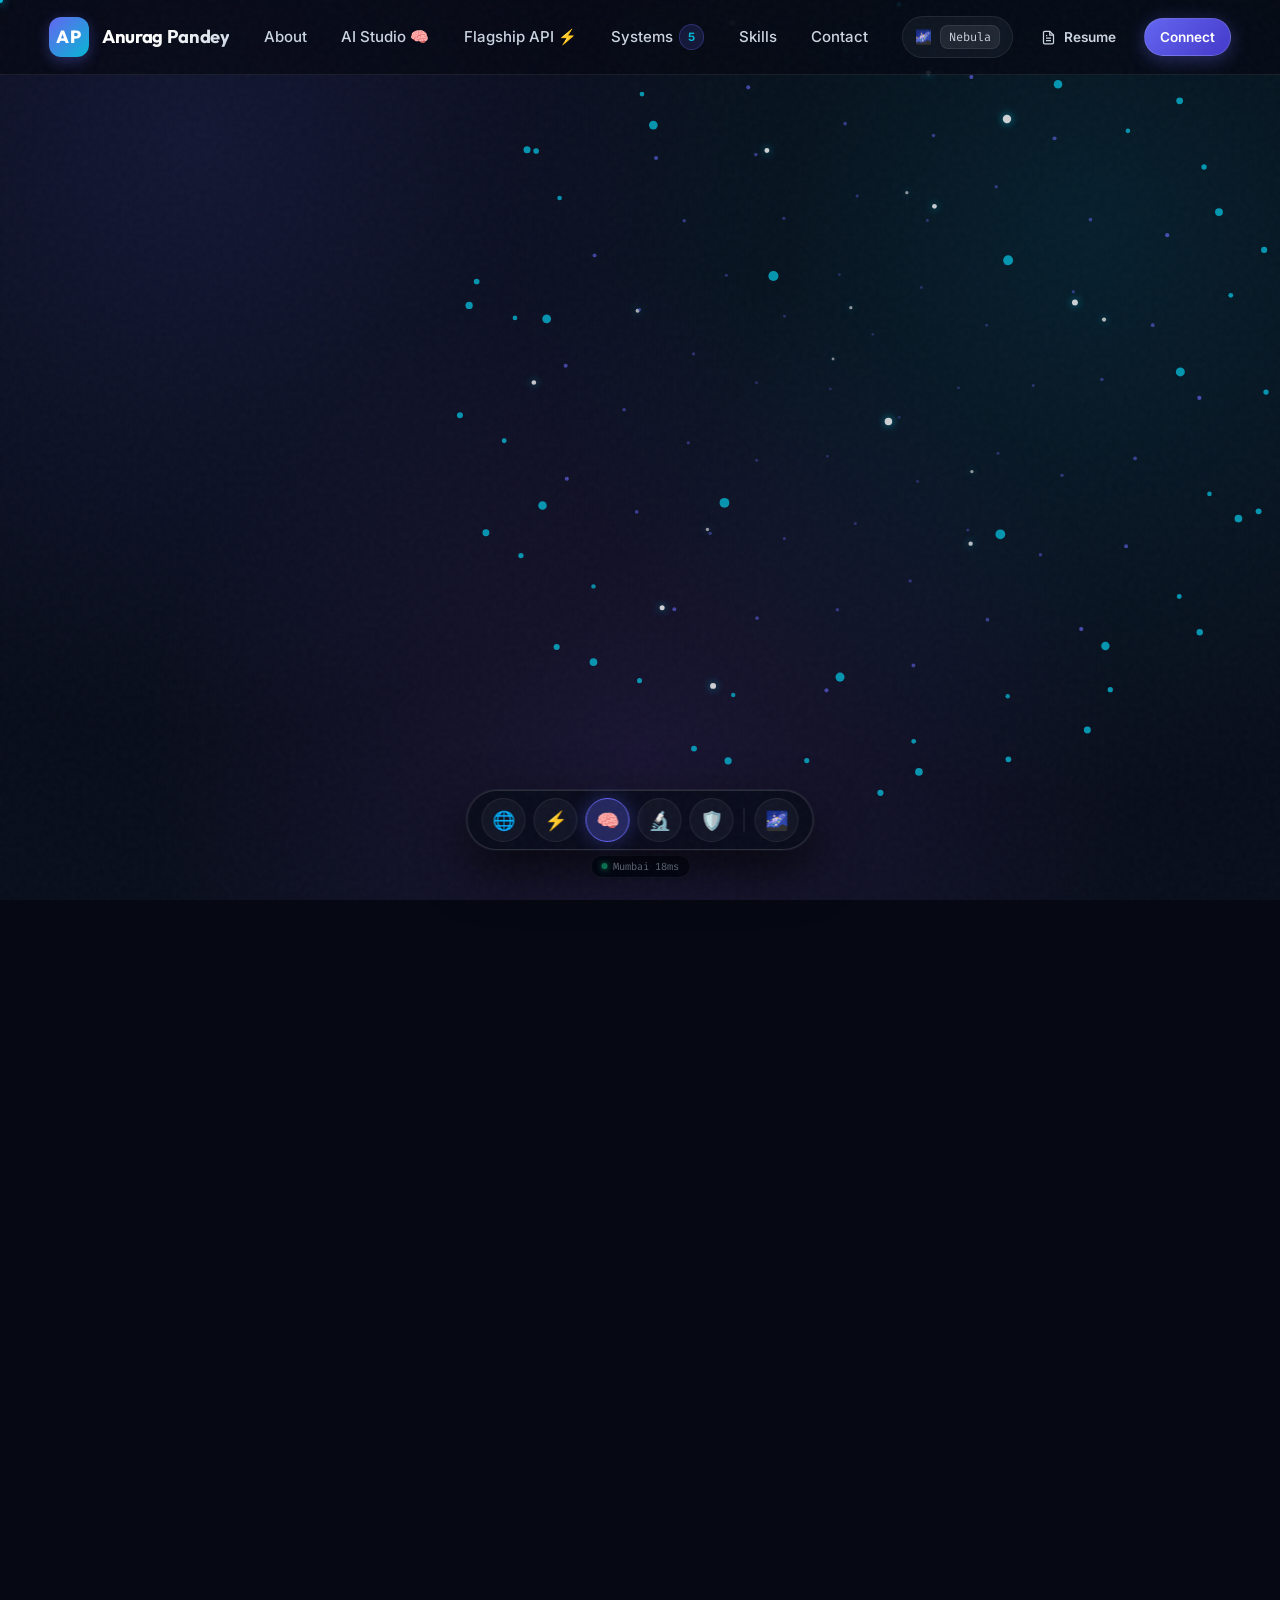
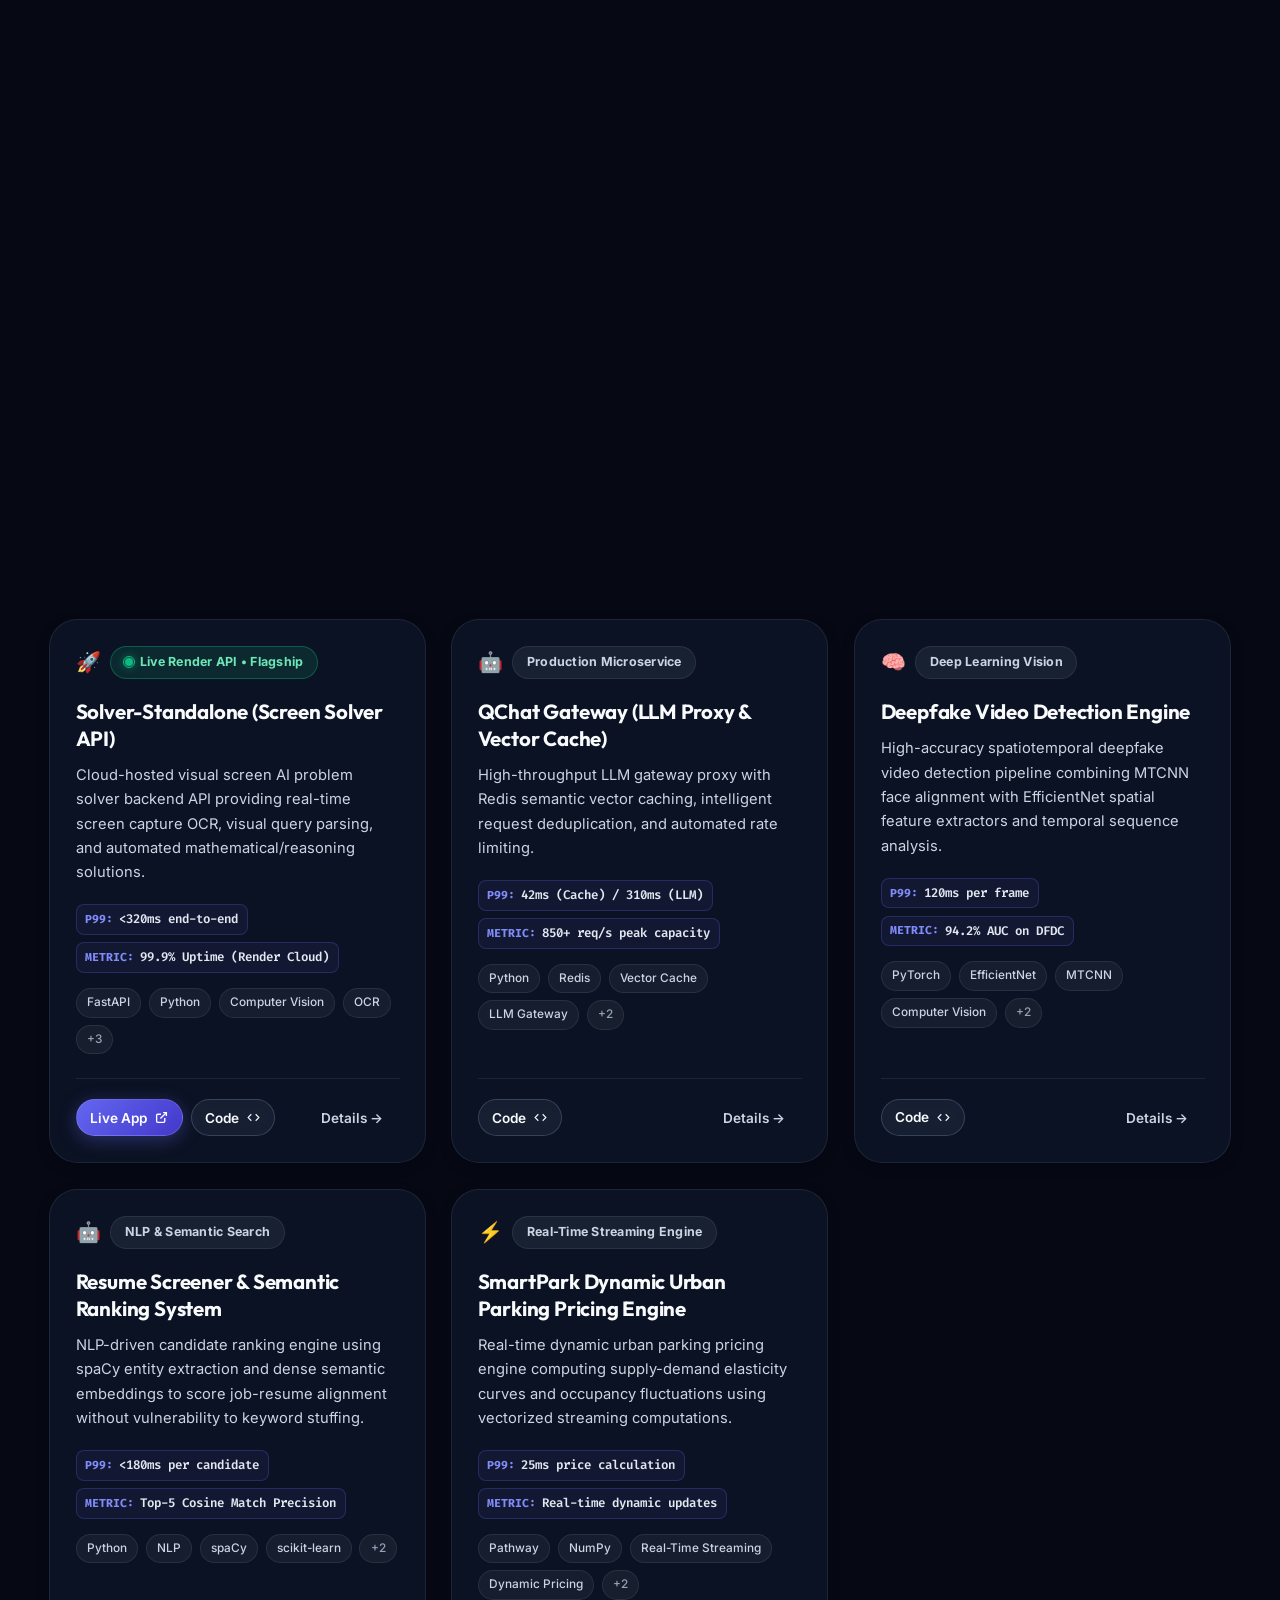
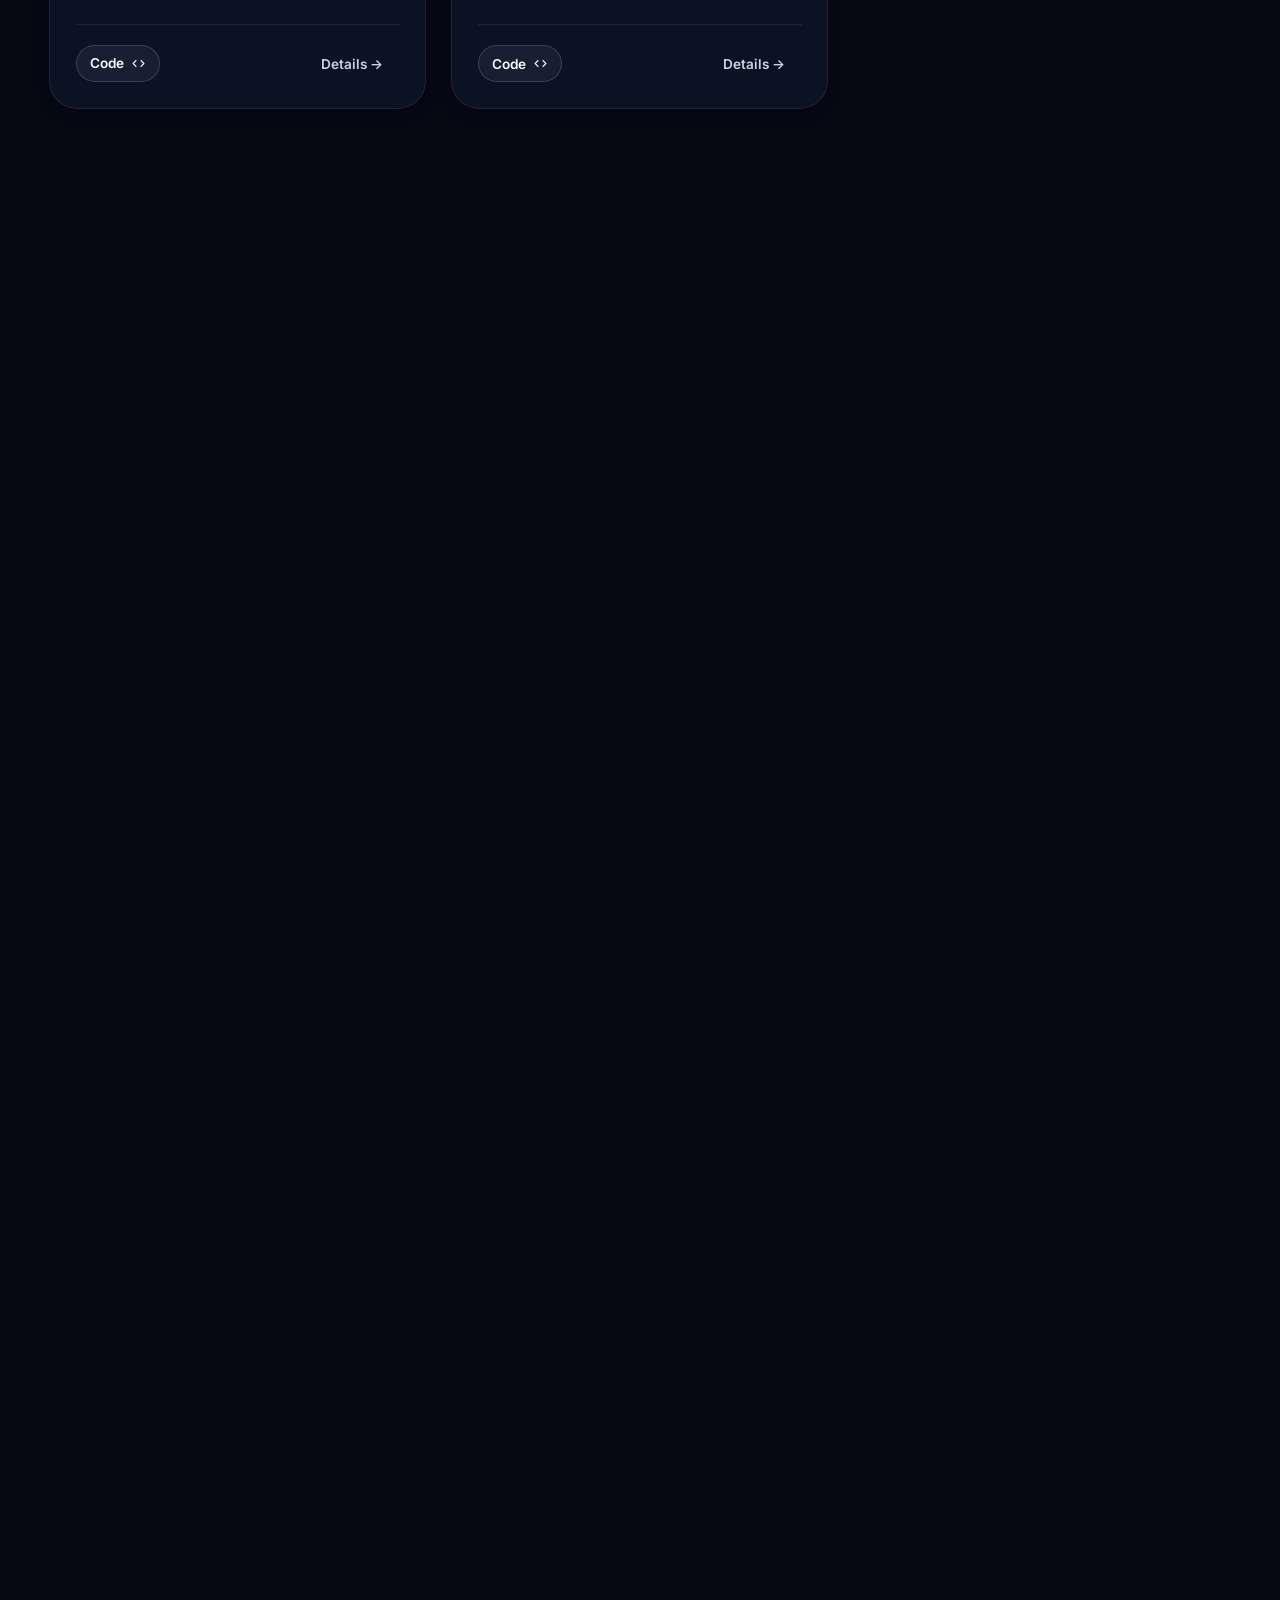
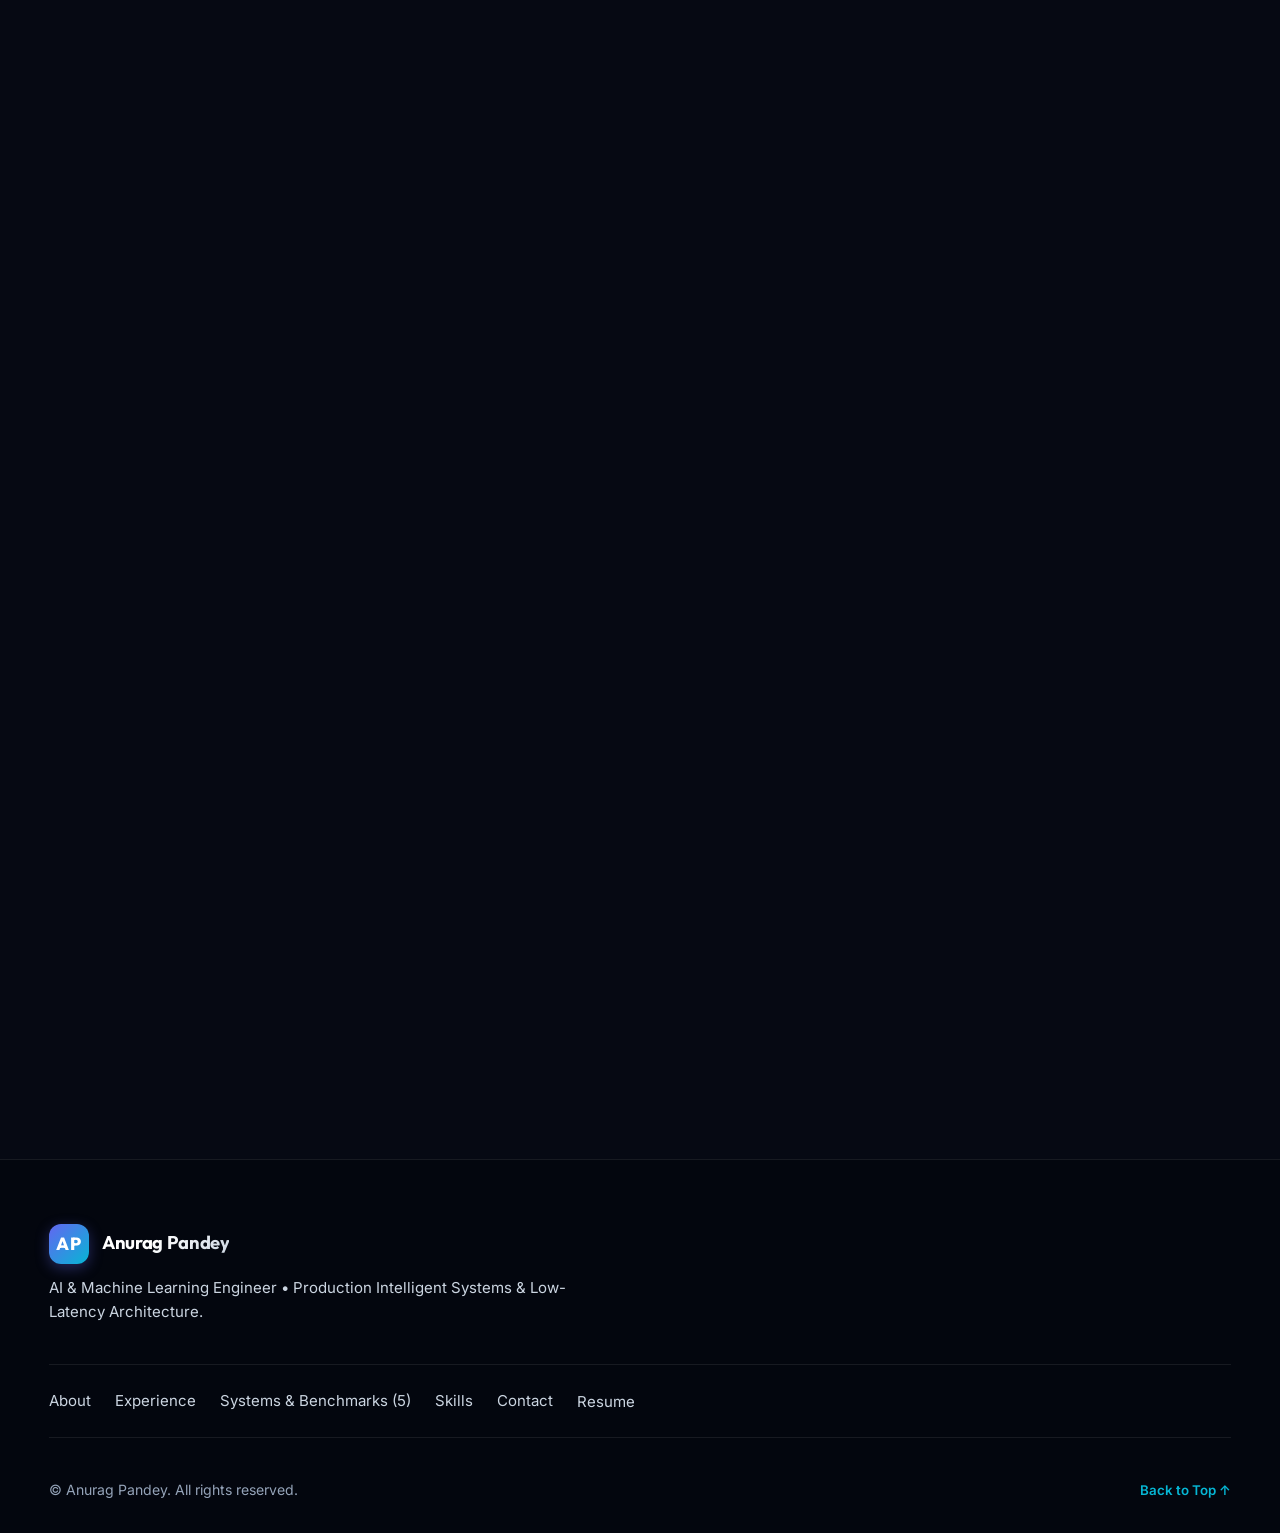
==== commit 80239411: "refactor: prune bloat and clutter - remove fake terminal, command palette, duplicate banners, audio " ====
--- a/index.html
+++ b/index.html
@@ -72,17 +72,6 @@
     <canvas id="bg-canvas" class="bg-canvas" aria-hidden="true"></canvas>
     <div class="ambient-glow" id="ambient-glow" aria-hidden="true"></div>
 
-    <!-- Announcement Bar -->
-    <aside class="announcement-bar" aria-label="Status banner">
-      <div class="container announcement-inner">
-        <span class="status-dot"></span>
-        <span class="announcement-text">
-          <strong>Available for Opportunities:</strong> AI/ML Engineering & GenAI Roles • Open to Remote & Global Relocation
-        </span>
-        <a href="#contact" class="announcement-link">Get In Touch &rarr;</a>
-      </div>
-    </aside>
-
     <div class="page-shell">
       <!-- Site Header & Navigation -->
       <header class="site-header" id="site-header">
@@ -95,10 +84,10 @@
           <!-- Desktop Navigation Links -->
           <div class="nav-links" id="nav-links">
             <a href="#about" class="nav-link">About</a>
-            <a href="#interactive-ai-studio" class="nav-link">Neural Studio 🧠</a>
-            <a href="#interactive-labs" class="nav-link">Live Labs ⚡</a>
+            <a href="#interactive-ai-studio" class="nav-link">AI Studio 🧠</a>
+            <a href="#flagship-spotlight" class="nav-link">Flagship API ⚡</a>
             <a href="#projects" class="nav-link">
-              Projects
+              Systems
               <span class="nav-count-badge">5</span>
             </a>
             <a href="#skills" class="nav-link">Skills</a>
@@ -111,32 +100,6 @@
             <button class="btn-icon" id="theme-toggle-btn" title="Switch Theme (Nebula, Matrix, Tokyo, OLED)" aria-label="Toggle Theme">
               <span id="theme-icon">🌌</span>
               <span class="kbd-hint" id="theme-label">Nebula</span>
-            </button>
-
-            <!-- Futuristic UI Audio FX Toggle -->
-            <button class="btn-icon" id="sound-toggle-btn" title="Toggle Futuristic UI Audio Effects" aria-label="Toggle UI Audio">
-              <span id="sound-icon">🔇</span>
-            </button>
-
-            <!-- Interactive CLI Terminal Trigger -->
-            <button class="btn-icon" id="open-terminal-btn" title="Open Interactive Developer CLI Terminal (>_)" aria-label="Open Interactive CLI Terminal">
-              <span class="terminal-sym" style="font-family: var(--font-mono); font-weight: 700; color: var(--accent-cyan);">&gt;_</span>
-              <span class="kbd-hint">CLI</span>
-            </button>
-
-
-            <!-- Search / Command Palette Trigger -->
-            <button
-              class="btn-icon"
-              id="search-trigger"
-              aria-label="Command Palette (Ctrl+K)"
-              title="Command Palette (Ctrl+K)"
-            >
-              <svg width="18" height="18" viewBox="0 0 24 24" fill="none" stroke="currentColor" stroke-width="2">
-                <circle cx="11" cy="11" r="8"></circle>
-                <line x1="21" y1="21" x2="16.65" y2="16.65"></line>
-              </svg>
-              <span class="kbd-hint">Ctrl K</span>
             </button>
 
             <!-- Quick Resume Button -->
@@ -171,45 +134,6 @@
           </div>
         </nav>
       </header>
-
-      <!-- LIVE EDGE TELEMETRY & OPERATIONS BAR (Linear / Vercel Edge Standard) -->
-      <aside class="telemetry-bar-wrap" aria-label="System Operations Telemetry">
-        <div class="container telemetry-bar">
-          <div class="telemetry-item">
-            <span class="telemetry-beacon"></span>
-            <span class="telemetry-label">Edge Node:</span>
-            <span class="telemetry-val">Mumbai (bom1) • Active</span>
-          </div>
-          <div class="telemetry-divider"></div>
-          <div class="telemetry-item">
-            <span class="telemetry-icon">⚡</span>
-            <span class="telemetry-label">Solver API:</span>
-            <span class="telemetry-val" id="telemetry-solver-status">Render Cloud (Healthy)</span>
-          </div>
-          <div class="telemetry-divider"></div>
-          <div class="telemetry-item">
-            <span class="telemetry-icon">📊</span>
-            <span class="telemetry-label">P99 Latency:</span>
-            <span class="telemetry-val metric-code">&lt;180ms Median</span>
-            <svg class="telemetry-sparkline" width="60" height="18" viewBox="0 0 60 18" fill="none" aria-hidden="true">
-              <path d="M0 12 L10 10 L20 14 L30 6 L40 8 L50 4 L60 7" stroke="#10b981" stroke-width="1.8" stroke-linecap="round" stroke-linejoin="round"/>
-              <path d="M0 12 L10 10 L20 14 L30 6 L40 8 L50 4 L60 7 L60 18 L0 18 Z" fill="url(#sparkline-grad)" opacity="0.2"/>
-              <defs>
-                <linearGradient id="sparkline-grad" x1="0" y1="0" x2="0" y2="1">
-                  <stop offset="0%" stop-color="#10b981"/>
-                  <stop offset="100%" stop-color="#10b981" stop-opacity="0"/>
-                </linearGradient>
-              </defs>
-            </svg>
-          </div>
-          <div class="telemetry-divider"></div>
-          <div class="telemetry-item telemetry-fps-item">
-            <span class="telemetry-icon">🟢</span>
-            <span class="telemetry-label">Client Frame:</span>
-            <span class="telemetry-val" id="telemetry-fps-val">60 fps</span>
-          </div>
-        </div>
-      </aside>
 
       <main id="home">
         <!-- Hero Section -->
@@ -269,11 +193,7 @@
                 </svg>
                 Live Neural Studio
               </a>
-              <button class="btn btn-secondary btn-lg magnetic-btn" id="hero-terminal-btn" title="Open Architect CLI Terminal">
-                <span style="font-family: var(--font-mono); font-weight: 700; color: var(--accent-cyan);">&gt;_</span>
-                CLI (⌘K)
-              </button>
-            </div>
+              </div>
 
             <!-- Find Me Hub (Social Channels + Direct Contacts) -->
             <div class="find-me-bar">
@@ -384,38 +304,6 @@
                   <span>TRIGGER NEURAL SHOCKWAVE</span>
                 </button>
               </div>
-            </div>
-          </div>
-        </section>
-
-        <!-- Highlights & Metrics Ribbon -->
-        <section class="metrics-ribbon container" aria-label="Quick Highlights">
-          <div class="metric-item">
-            <div class="metric-icon">🚀</div>
-            <div>
-              <h4>Flagship Solver API</h4>
-              <p>Live Screen Solver API on Render</p>
-            </div>
-          </div>
-          <div class="metric-item">
-            <div class="metric-icon">🤖</div>
-            <div>
-              <h4>Agentic AI & LLMs</h4>
-              <p>Routing, Tool-Calling & Prompt Gateways</p>
-            </div>
-          </div>
-          <div class="metric-item">
-            <div class="metric-icon">🧠</div>
-            <div>
-              <h4>Vision & NLP Systems</h4>
-              <p>CNNs, TrOCR, FaceForensics & SpaCy</p>
-            </div>
-          </div>
-          <div class="metric-item">
-            <div class="metric-icon">⚡</div>
-            <div>
-              <h4>Production Backends</h4>
-              <p>FastAPI, Django REST & Docker</p>
             </div>
           </div>
         </section>
@@ -1096,300 +984,6 @@
             </div>
           </div>
 
-          <!-- INTERACTIVE AI SYSTEMS LAB & SANDBOXES (Pillar 1) -->
-          <div class="interactive-labs-section reveal" id="interactive-labs">
-            <div class="labs-header">
-              <span class="badge badge-accent">LIVE INTERACTIVE LABS</span>
-              <h3 style="font-size: 1.6rem; margin-top: 0.5rem; margin-bottom: 0.4rem;">In-Browser AI Engineering Sandboxes</h3>
-              <p class="lead" style="font-size: 0.96rem; margin-bottom: 0;">
-                Direct empirical proof of work: Test vector caching thresholds, forensic face alignment heatmaps, and streaming dynamic pricing curves directly in your browser.
-              </p>
-            </div>
-
-            <!-- Lab Tab Navigation -->
-            <div class="labs-tab-nav" role="tablist">
-              <button type="button" class="lab-nav-btn active" data-lab="qchat">
-                🤖 QChat Vector Cache Sandbox
-              </button>
-              <button type="button" class="lab-nav-btn" data-lab="topology">
-                🌐 Live System Topology Graph
-              </button>
-              <button type="button" class="lab-nav-btn" data-lab="flamegraph">
-                ⚡ Latency Flamegraph Diff
-              </button>
-              <button type="button" class="lab-nav-btn" data-lab="deepfake">
-                🛡️ Deepfake Forensic Inspector
-              </button>
-              <button type="button" class="lab-nav-btn" data-lab="smartpark">
-                📊 SmartPark Streaming Pricing
-              </button>
-            </div>
-
-            <!-- Lab Panel 1: QChat Vector Cache -->
-            <div class="lab-panel active" id="lab-panel-qchat">
-              <div class="vector-cache-sandbox">
-                <!-- Controls -->
-                <div class="vc-controls-box">
-                  <div class="vc-slider-wrap">
-                    <div class="slider-label-row">
-                      <span>Cosine Similarity Threshold:</span>
-                      <strong id="cosine-threshold-val">0.85</strong>
-                    </div>
-                    <input type="range" class="vc-slider" id="cosine-slider" min="0.70" max="0.98" step="0.01" value="0.85" />
-                    <span style="font-size: 0.72rem; color: #94a3b8;">Queries with cosine similarity &ge; threshold are served instantly from Redis cache.</span>
-                  </div>
-
-                  <div class="vc-query-presets">
-                    <span style="font-size: 0.75rem; font-weight: 700; text-transform: uppercase; color: var(--text-dim);">Test Query Scenarios:</span>
-                    <button type="button" class="vc-preset-btn active" id="btn-query-cold">
-                      <span>1. Cold Query (Uncached): <em>"Invert binary tree in Python"</em></span>
-                      <span class="badge badge-neutral" style="font-size: 0.7rem;">Miss ➔ LLM</span>
-                    </button>
-                    <button type="button" class="vc-preset-btn" id="btn-query-similar">
-                      <span>2. Semantic Variant: <em>"Python code to reverse a binary tree"</em></span>
-                      <span class="badge badge-success" style="font-size: 0.7rem;">Cosine 0.94</span>
-                    </button>
-                    <button type="button" class="vc-preset-btn" id="btn-query-different">
-                      <span>3. Unrelated Query: <em>"How does Dijkstra algorithm work?"</em></span>
-                      <span class="badge badge-neutral" style="font-size: 0.7rem;">Cosine 0.28</span>
-                    </button>
-                  </div>
-                </div>
-
-                <!-- Live Results -->
-                <div class="vc-results-box">
-                  <div>
-                    <div style="display: flex; justify-content: space-between; align-items: center;">
-                      <span style="font-family: var(--font-mono); font-size: 0.76rem; font-weight: 700; color: var(--text-dim); text-transform: uppercase;">GATEWAY RESPONSE TELEMETRY</span>
-                      <span class="execution-badge" id="vc-cache-badge">STANDBY</span>
-                    </div>
-
-                    <div class="vc-telemetry-grid">
-                      <div class="vc-stat-card">
-                        <span class="vc-stat-val" id="vc-latency-val">--</span>
-                        <span class="vc-stat-lbl">Gateway Latency</span>
-                      </div>
-                      <div class="vc-stat-card">
-                        <span class="vc-stat-val" id="vc-cosine-val">--</span>
-                        <span class="vc-stat-lbl">Cosine Score</span>
-                      </div>
-                      <div class="vc-stat-card">
-                        <span class="vc-stat-val" id="vc-cost-val">--</span>
-                        <span class="vc-stat-lbl">Upstream Cost</span>
-                      </div>
-                      <div class="vc-stat-card">
-                        <span class="vc-stat-val" id="vc-source-val">--</span>
-                        <span class="vc-stat-lbl">Response Source</span>
-                      </div>
-                    </div>
-                  </div>
-
-                  <div class="vc-savings-banner" id="vc-savings-banner">
-                    <span>💡</span>
-                    <span id="vc-savings-text">Select a query scenario above to observe Redis vector caching in real time.</span>
-                  </div>
-                </div>
-              </div>
-            </div>
-
-            <!-- Lab Panel 2: Deepfake Forensic Inspector -->
-            <div class="lab-panel" id="lab-panel-deepfake">
-              <div class="forensic-inspector-card">
-                <div class="forensic-frame-box">
-                  <div style="display: flex; justify-content: space-between; font-family: var(--font-mono); font-size: 0.74rem; color: #94a3b8; margin-bottom: 0.6rem;">
-                    <span>INPUT FRAME: DFDC SAMPLE #0492</span>
-                    <span>MTCNN LANDMARKS: 68 POINTS</span>
-                  </div>
-                  <div class="face-mesh-canvas-wrap">
-                    <svg class="face-mesh-svg" viewBox="0 0 100 100">
-                      <!-- Facial Landmark Mesh -->
-                      <polygon points="50,15 28,30 22,60 50,85 78,60 72,30" stroke="#38bdf8" stroke-width="1.5" />
-                      <circle cx="36" cy="40" r="4" fill="#38bdf8" />
-                      <circle cx="64" cy="40" r="4" fill="#38bdf8" />
-                      <path d="M42,55 Q50,60 58,55" stroke="#38bdf8" stroke-width="2" />
-                      <path d="M35,70 Q50,78 65,70" stroke="#ef4444" stroke-width="2" />
-                    </svg>
-                    <div class="grad-cam-heatmap-overlay" id="grad-cam-overlay"></div>
-                  </div>
-                  <div style="display: flex; justify-content: space-between; align-items: center; margin-top: 0.8rem;">
-                    <label style="font-size: 0.78rem; font-family: var(--font-mono); color: var(--text-dim); display: inline-flex; align-items: center; gap: 0.4rem; cursor: pointer;">
-                      <input type="checkbox" id="toggle-gradcam-chk" checked />
-                      <span>Overlay Grad-CAM Artifact Heatmap</span>
-                    </label>
-                    <span class="metric-pill metric-latency">120ms / Frame</span>
-                  </div>
-                </div>
-
-                <div class="forensic-data-box">
-                  <div>
-                    <span style="font-family: var(--font-mono); font-size: 0.76rem; font-weight: 700; color: var(--text-dim); text-transform: uppercase;">FORENSIC ARTIFACT TELEMETRY</span>
-                    <div style="margin: 1rem 0; display: flex; flex-direction: column; gap: 0.6rem;">
-                      <div style="display: flex; justify-content: space-between; font-size: 0.82rem;">
-                        <span>DFDC Benchmark AUC:</span>
-                        <strong style="color: #34d399; font-family: var(--font-mono);">94.2%</strong>
-                      </div>
-                      <div style="display: flex; justify-content: space-between; font-size: 0.82rem;">
-                        <span>Spatial Boundary Artifact:</span>
-                        <strong style="color: #ef4444; font-family: var(--font-mono);">Detected (98.4%)</strong>
-                      </div>
-                      <div style="display: flex; justify-content: space-between; font-size: 0.82rem;">
-                        <span>Temporal Blink Frequency:</span>
-                        <strong style="color: #f59e0b; font-family: var(--font-mono);">Abnormal (2.1 Hz)</strong>
-                      </div>
-                    </div>
-                  </div>
-                  <div class="modal-decision-card" style="margin: 0;">
-                    <strong>Detection Pipeline:</strong> MTCNN face alignment + EfficientNet spatial feature backbone + GRU temporal sequence tracking.
-                  </div>
-                </div>
-              </div>
-            </div>
-
-            <!-- Lab Panel 3: SmartPark Dynamic Pricing -->
-            <div class="lab-panel" id="lab-panel-smartpark">
-              <div class="smartpark-simulator-wrap">
-                <div class="vc-controls-box">
-                  <div class="vc-slider-wrap">
-                    <div class="slider-label-row">
-                      <span>Garage Occupancy Rate:</span>
-                      <strong id="sp-occupancy-lbl">82%</strong>
-                    </div>
-                    <input type="range" class="vc-slider" id="sp-occupancy-slider" min="10" max="100" value="82" />
-                  </div>
-
-                  <div class="vc-slider-wrap">
-                    <div class="slider-label-row">
-                      <span>Urban Traffic Influx Surge:</span>
-                      <strong id="sp-traffic-lbl">1.6x (Peak Hours)</strong>
-                    </div>
-                    <input type="range" class="vc-slider" id="sp-traffic-slider" min="0.5" max="3.0" step="0.1" value="1.6" />
-                  </div>
-                </div>
-
-                <div class="vc-results-box">
-                  <div>
-                    <span style="font-family: var(--font-mono); font-size: 0.76rem; font-weight: 700; color: var(--text-dim); text-transform: uppercase;">VECTORIZED STREAMING PRICING (PATHWAY)</span>
-                    <div class="vc-telemetry-grid">
-                      <div class="vc-stat-card">
-                        <span class="vc-stat-val" id="sp-price-val">$8.40/hr</span>
-                        <span class="vc-stat-lbl">Calculated Dynamic Tariff</span>
-                      </div>
-                      <div class="vc-stat-card">
-                        <span class="vc-stat-val" style="color: #38bdf8;">25ms</span>
-                        <span class="vc-stat-lbl">Calculation Latency</span>
-                      </div>
-                    </div>
-                  </div>
-                  <div class="modal-decision-card" style="margin: 0;">
-                    <strong>Vectorized Pathway Optimization:</strong> Real-time supply-demand elasticity curves computed without black-box ML delay.
-                  </div>
-                </div>
-              </div>
-            </div>
-
-            <!-- Lab Panel 4: Live Microservice Topology Graph -->
-            <div class="lab-panel" id="lab-panel-topology">
-              <div class="topology-graph-wrap">
-                <div class="topology-header-bar">
-                  <div style="display: flex; align-items: center; gap: 0.5rem;">
-                    <span class="telemetry-beacon"></span>
-                    <strong style="color: #e2e8f0;">LIVE MICROSERVICE TOPOLOGY & PACKET FLOW ENGINE</strong>
-                  </div>
-                  <div class="topology-controls-hint">
-                    <span>• Hover node to inspect telemetry</span>
-                    <span>• Drag nodes to rearrange topology</span>
-                  </div>
-                </div>
-
-                <div style="position: relative;">
-                  <canvas id="topology-canvas"></canvas>
-                  <div class="topology-node-tooltip" id="topology-tooltip"></div>
-                </div>
-              </div>
-            </div>
-
-            <!-- Lab Panel 5: Architecture Optimization Diff & Latency Flamegraph -->
-            <div class="lab-panel" id="lab-panel-flamegraph">
-              <div class="diff-flamegraph-wrap">
-                <div style="display: flex; justify-content: space-between; align-items: center; flex-wrap: wrap; gap: 0.8rem;">
-                  <div>
-                    <h4 style="font-size: 1.2rem; margin-bottom: 0.2rem;">Empirical Latency Breakdown & Optimization Diff</h4>
-                    <p style="font-size: 0.84rem; color: var(--text-dim); margin: 0;">Compare synchronous un-optimized baselines vs. Anurag's async vector-cached architecture.</p>
-                  </div>
-                  <div class="diff-toggle-bar">
-                    <button type="button" class="diff-toggle-btn active" id="diff-btn-optimized">⚡ Anurag's Architecture (312ms / 42ms)</button>
-                    <button type="button" class="diff-toggle-btn" id="diff-btn-naive">⚠️ Naive Baseline (1,620ms)</button>
-                  </div>
-                </div>
-
-                <div class="flamegraph-timeline" id="flamegraph-timeline">
-                  <!-- Dynamically populated flamegraph bars -->
-                </div>
-              </div>
-            </div>
-          </div>
-
-          <!-- Project Filter & Search Toolbar -->
-          <div class="project-toolbar reveal">
-            <!-- Active Skill Filter Banner -->
-            <div class="active-skill-banner" id="active-skill-banner" style="display: none;">
-              <span class="banner-text">⚡ Filtering projects by skill: <strong id="active-skill-name"></strong></span>
-              <button class="clear-skill-btn" id="clear-skill-btn" title="Clear skill filter">&times; Clear Filter</button>
-            </div>
-
-            <!-- Search Input -->
-            <div class="search-box-wrap">
-              <svg class="search-icon" width="18" height="18" viewBox="0 0 24 24" fill="none" stroke="currentColor" stroke-width="2">
-                <circle cx="11" cy="11" r="8"></circle>
-                <line x1="21" y1="21" x2="16.65" y2="16.65"></line>
-              </svg>
-              <input
-                type="text"
-                id="project-search-input"
-                class="project-search-input"
-                placeholder="Search by title, technology (e.g. Python, Agent, Vision, FastAPI), or keyword..."
-                aria-label="Search all projects"
-              />
-              <button class="clear-search-btn" id="clear-search-btn" aria-label="Clear search" title="Clear search">
-                &times;
-              </button>
-            </div>
-
-            <!-- Category Filter Pills -->
-            <div class="filter-pills-row" role="tablist" aria-label="Project categories">
-              <button class="filter-pill active" data-filter="all" role="tab" aria-selected="true">
-                All Systems <span class="filter-badge">5</span>
-              </button>
-              <button class="filter-pill" data-filter="live" role="tab" aria-selected="false">
-                🚀 Live API <span class="filter-badge">1</span>
-              </button>
-              <button class="filter-pill" data-filter="cv" role="tab" aria-selected="false">
-                🧠 Vision & Deep Learning <span class="filter-badge">2</span>
-              </button>
-              <button class="filter-pill" data-filter="agent" role="tab" aria-selected="false">
-                🤖 LLM & Vector Cache <span class="filter-badge">1</span>
-              </button>
-              <button class="filter-pill" data-filter="data" role="tab" aria-selected="false">
-                📊 NLP & Streaming Engines <span class="filter-badge">2</span>
-              </button>
-            </div>
-
-            <!-- Sort and View Controls -->
-            <div class="toolbar-controls-row">
-              <div class="results-feedback" id="results-feedback">
-                Showing <strong id="visible-projects-count">5</strong> of 5 systems
-              </div>
-              <div class="sort-wrap">
-                <label for="project-sort-select">Sort by:</label>
-                <select id="project-sort-select" class="sort-select">
-                  <option value="featured">Featured First</option>
-                  <option value="recent">Most Recent</option>
-                  <option value="name">Alphabetical (A-Z)</option>
-                </select>
-              </div>
-            </div>
-          </div>
-
           <!-- Dynamic Projects Grid -->
           <div class="projects-container" id="projects-container">
             <!-- Dynamically populated by script.js -->
@@ -1936,81 +1530,6 @@
       </div>
     </dialog>
 
-    <!-- NATIVE DIALOG: INTERACTIVE DEVELOPER TERMINAL -->
-    <dialog class="app-modal terminal-dialog" id="terminal-modal" aria-labelledby="terminal-title">
-      <div class="terminal-window">
-        <div class="terminal-titlebar">
-          <div class="terminal-dots">
-            <span class="terminal-dot dot-red" id="close-terminal-dot" title="Close terminal"></span>
-            <span class="terminal-dot dot-yellow"></span>
-            <span class="terminal-dot dot-green"></span>
-          </div>
-          <div class="terminal-title" id="terminal-title">anurag@ml-system: ~ (bash)</div>
-          <button class="close-modal-btn" id="close-terminal-btn" aria-label="Close terminal">&times;</button>
-        </div>
-        <div class="terminal-body" id="terminal-body">
-          <div class="terminal-banner">
-            <pre class="terminal-ascii">
-   ___                                 ___                 __           
-  / _ | ___  __ __ ____ ___ _ ___ _   / _ \ ___ _ ___  ___/ /___  __ __ 
- / __ |/ _ \/ // // __// _ `// _ `/  / ___// _ `// _ \/ _  // -_)/ // / 
-/_/ |_/_//_/\_,_//_/   \_,_/\_, /   /_/    \_,_//_//_/\_,_/ \__/ \_, /  
-                           /___/                                 /___/   
-            </pre>
-            <p class="terminal-welcome">
-              Welcome to Anurag Pandey's Interactive CLI v2.4.0 [Type <span class="term-hl">help</span> to view commands]
-            </p>
-          </div>
-          <div class="terminal-logs" id="terminal-logs"></div>
-          <form class="terminal-input-row" id="terminal-form" autocomplete="off">
-            <span class="terminal-prompt-user">anurag@ap-sys:~$</span>
-            <input type="text" id="terminal-input" class="terminal-input" spellcheck="false" autocomplete="off" />
-          </form>
-          <div class="terminal-quick-cmds">
-            <span class="quick-cmd-label">Quick Actions:</span>
-            <button type="button" class="term-cmd-chip" data-cmd="help">help</button>
-            <button type="button" class="term-cmd-chip" data-cmd="whoami">whoami</button>
-            <button type="button" class="term-cmd-chip" data-cmd="skills">skills</button>
-            <button type="button" class="term-cmd-chip" data-cmd="live">live</button>
-            <button type="button" class="term-cmd-chip" data-cmd="projects">projects</button>
-            <button type="button" class="term-cmd-chip" data-cmd="cat resume">cat resume</button>
-            <button type="button" class="term-cmd-chip" data-cmd="theme matrix">theme matrix</button>
-            <button type="button" class="term-cmd-chip" data-cmd="matrix">matrix</button>
-            <button type="button" class="term-cmd-chip" data-cmd="clear">clear</button>
-          </div>
-        </div>
-      </div>
-    </dialog>
-
-    <!-- NATIVE DIALOG: SPOTLIGHT COMMAND PALETTE -->
-    <dialog class="app-modal command-palette-dialog" id="command-palette-modal" aria-labelledby="palette-search-input">
-      <div class="palette-card">
-        <div class="palette-search-wrap">
-          <svg width="20" height="20" viewBox="0 0 24 24" fill="none" stroke="currentColor" stroke-width="2">
-            <circle cx="11" cy="11" r="8"></circle>
-            <line x1="21" y1="21" x2="16.65" y2="16.65"></line>
-          </svg>
-          <input
-            type="text"
-            id="palette-search-input"
-            class="palette-search-input"
-            placeholder="Search projects, skills, or run actions..."
-            aria-label="Command Palette search"
-            autocomplete="off"
-          />
-          <button class="kbd-hint" id="close-palette-btn">Esc</button>
-        </div>
-        <div class="palette-results-list" id="palette-results-list" role="listbox">
-          <!-- Populated dynamically with keyboard navigation -->
-        </div>
-        <div class="palette-footer">
-          <span><kbd>&uarr;</kbd><kbd>&darr;</kbd> Navigate</span>
-          <span><kbd>&crarr;</kbd> Select</span>
-          <span><kbd>Esc</kbd> Close</span>
-        </div>
-      </div>
-    </dialog>
-
     <!-- TOAST NOTIFICATION CONTAINER -->
     <div class="toast-container" id="toast-container" aria-live="polite"></div>
     <!-- ==========================================================================
@@ -2051,22 +1570,10 @@
         <!-- Divider -->
         <div class="dock-divider" aria-hidden="true"></div>
 
-        <!-- 6. Web Audio Synthesizer Toggle -->
-        <button class="dock-item dock-btn" id="dock-sound-btn" data-tooltip="Toggle Web Audio SFX" aria-label="Toggle Audio SFX">
-          <div class="dock-icon" id="dock-sound-icon">🔇</div>
-          <span class="dock-pill">Audio</span>
-        </button>
-
-        <!-- 7. Theme Matrix -->
+        <!-- Theme Matrix -->
         <button class="dock-item dock-btn" id="dock-theme-btn" data-tooltip="Switch Cyber Theme" aria-label="Switch Theme">
           <div class="dock-icon" id="dock-theme-icon">🌌</div>
           <span class="dock-pill">Theme</span>
-        </button>
-
-        <!-- 8. Architect CLI Terminal -->
-        <button class="dock-item dock-btn" id="dock-terminal-btn" data-tooltip="Launch CLI Console (⌘K)" aria-label="Launch CLI">
-          <div class="dock-icon" style="font-family: var(--font-mono); font-weight: 700; color: var(--accent-cyan);">&gt;_</div>
-          <span class="dock-pill">CLI</span>
         </button>
       </div>
 
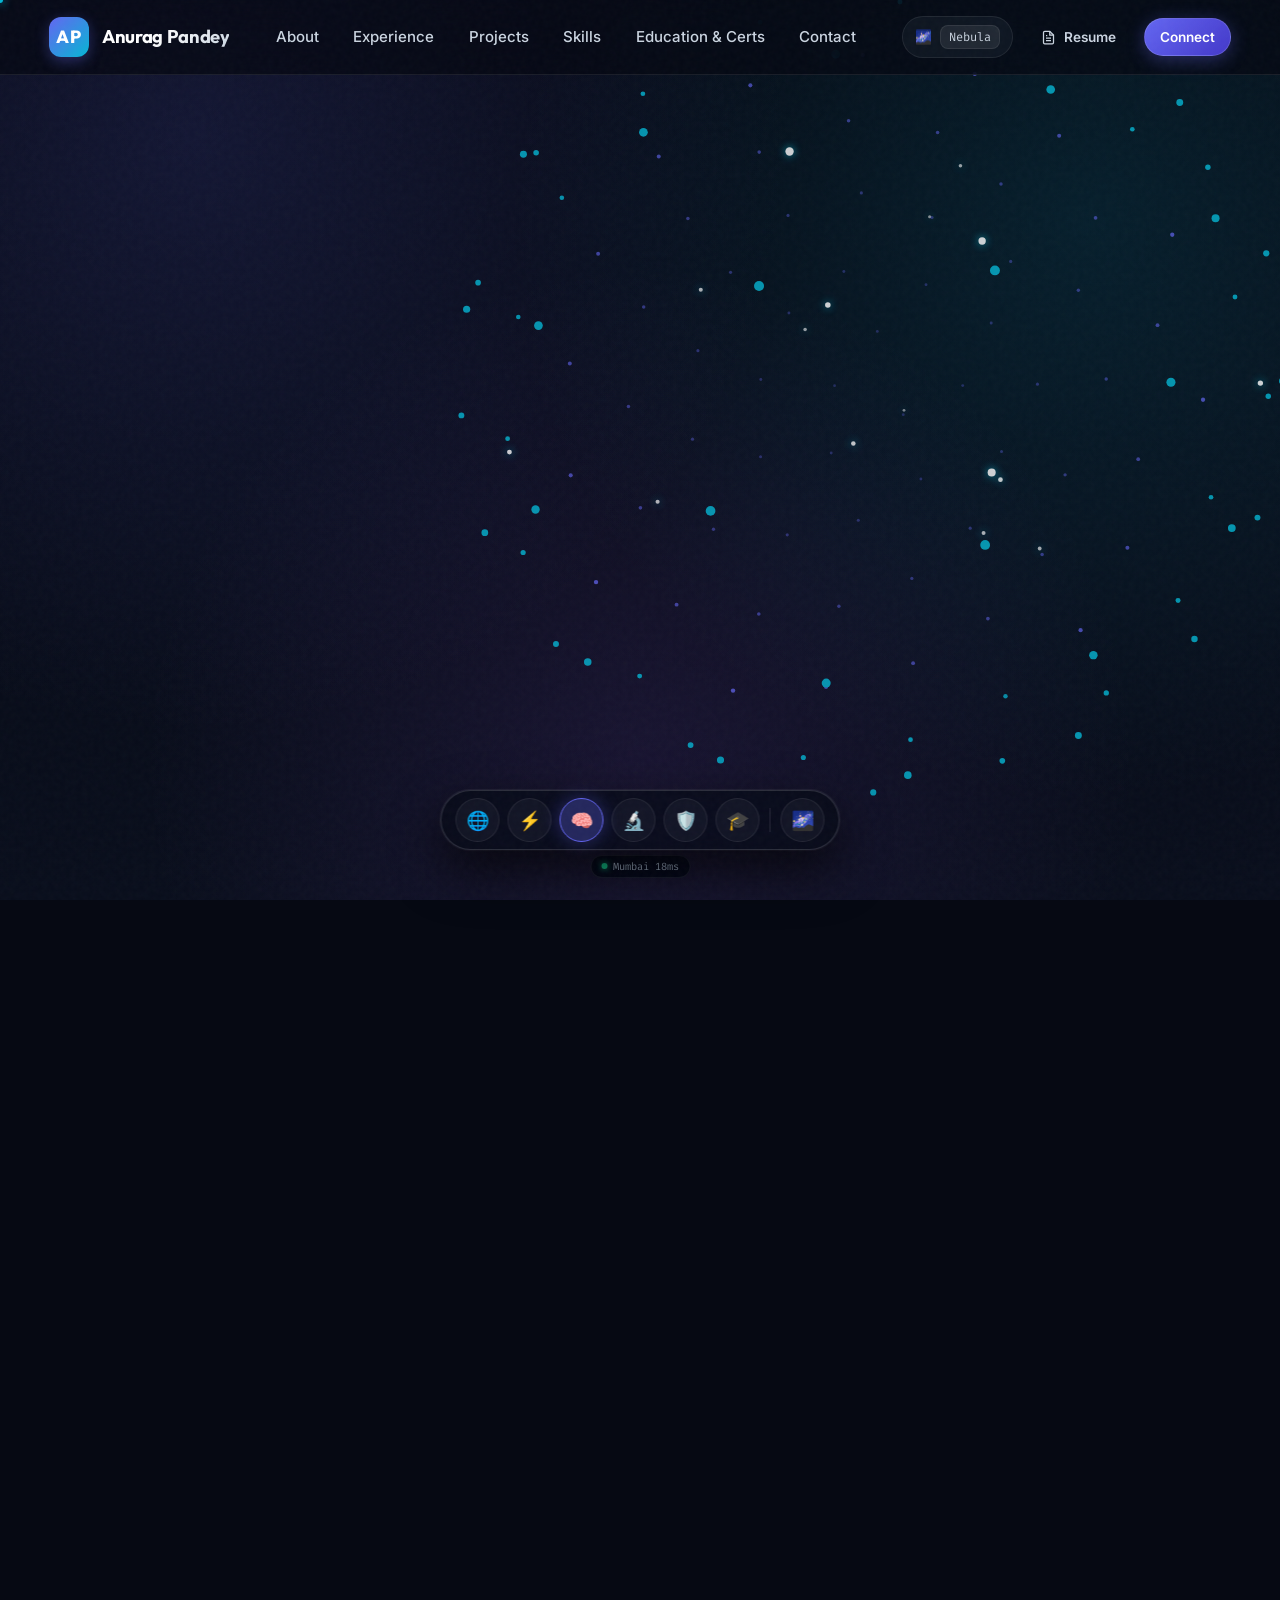
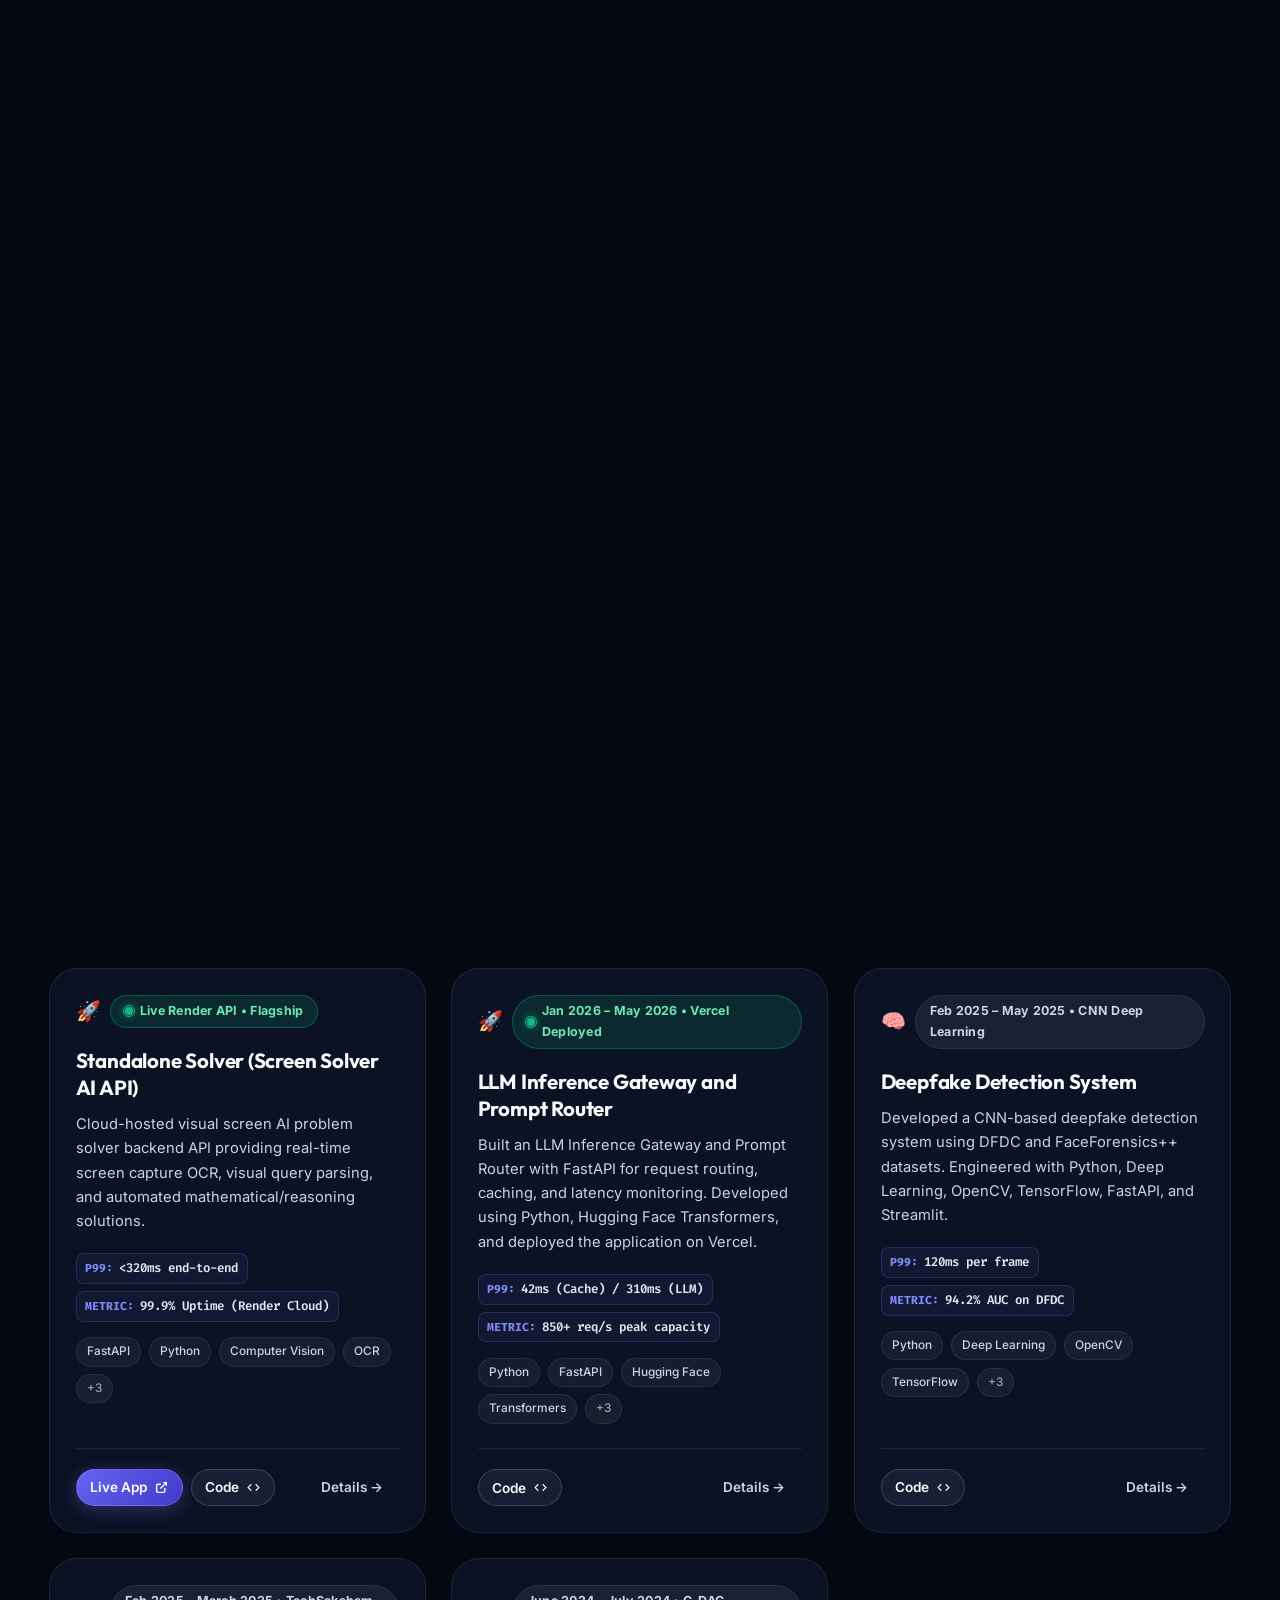
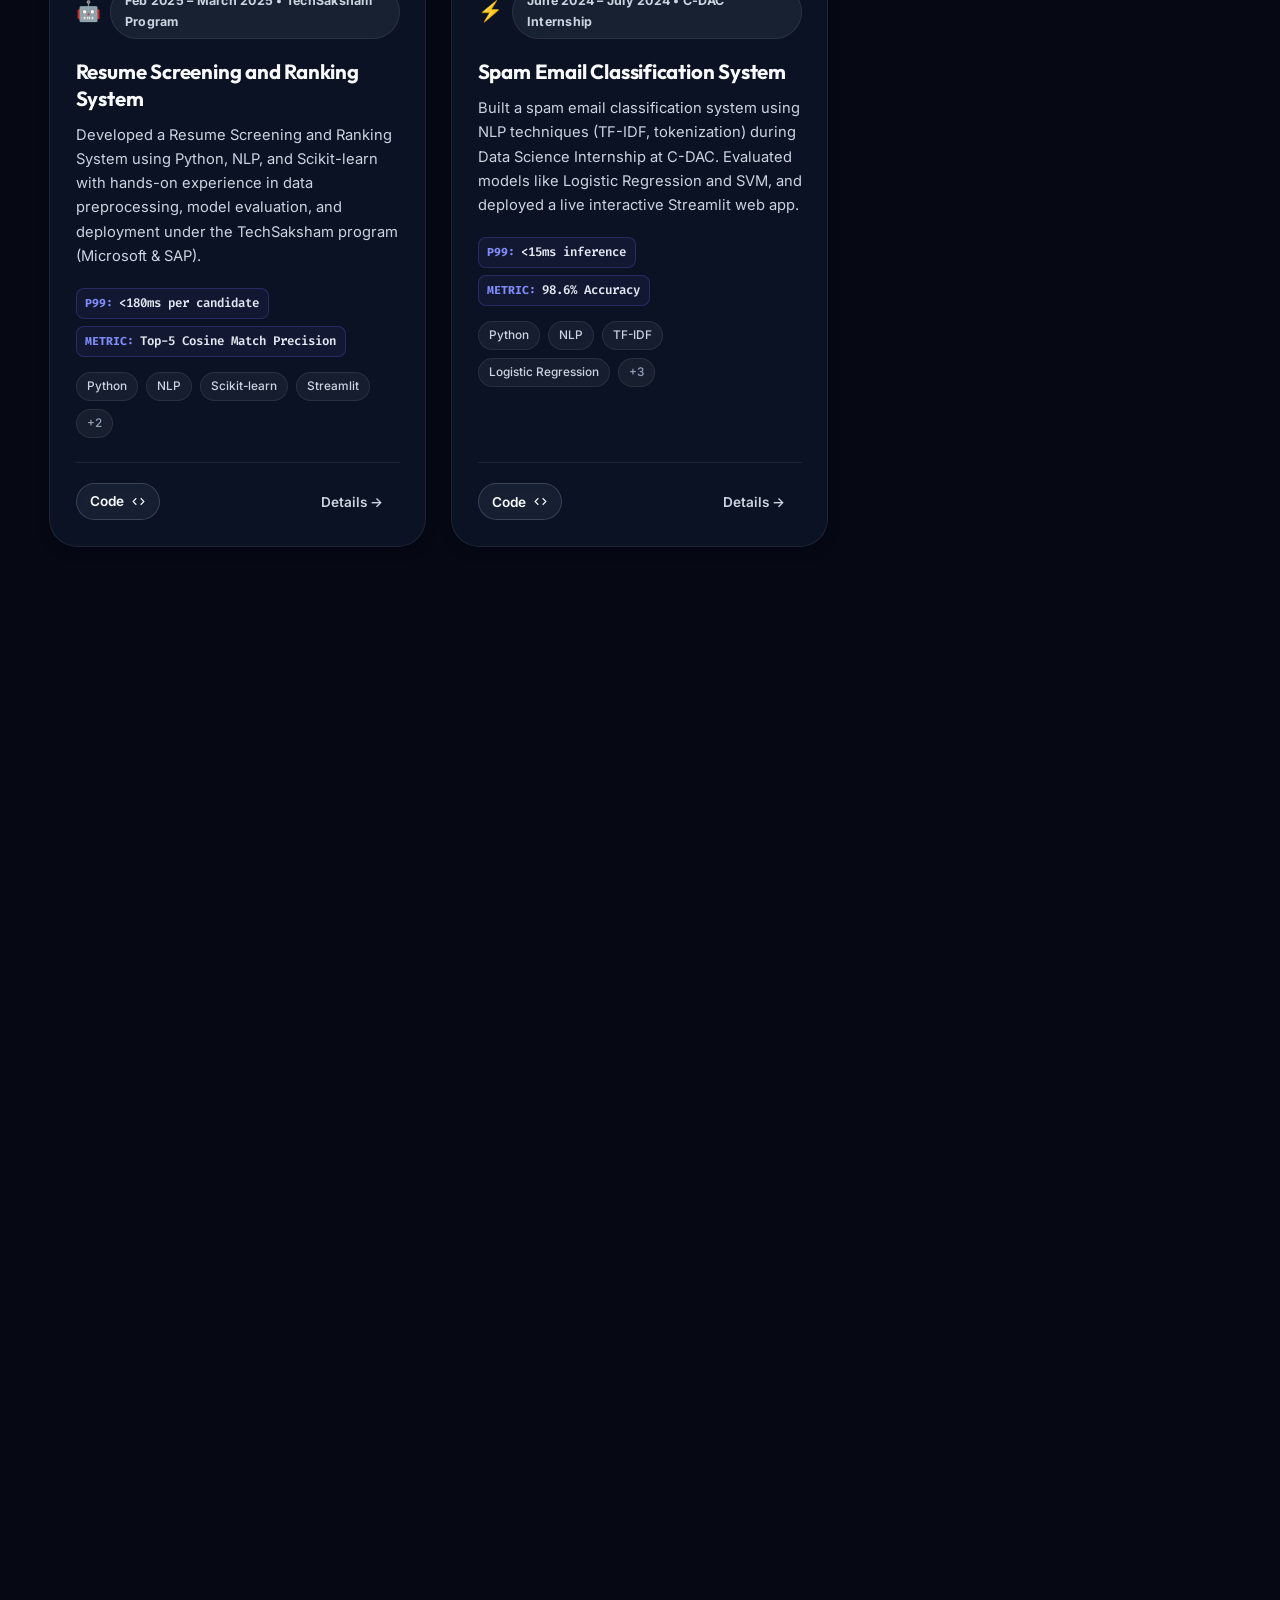
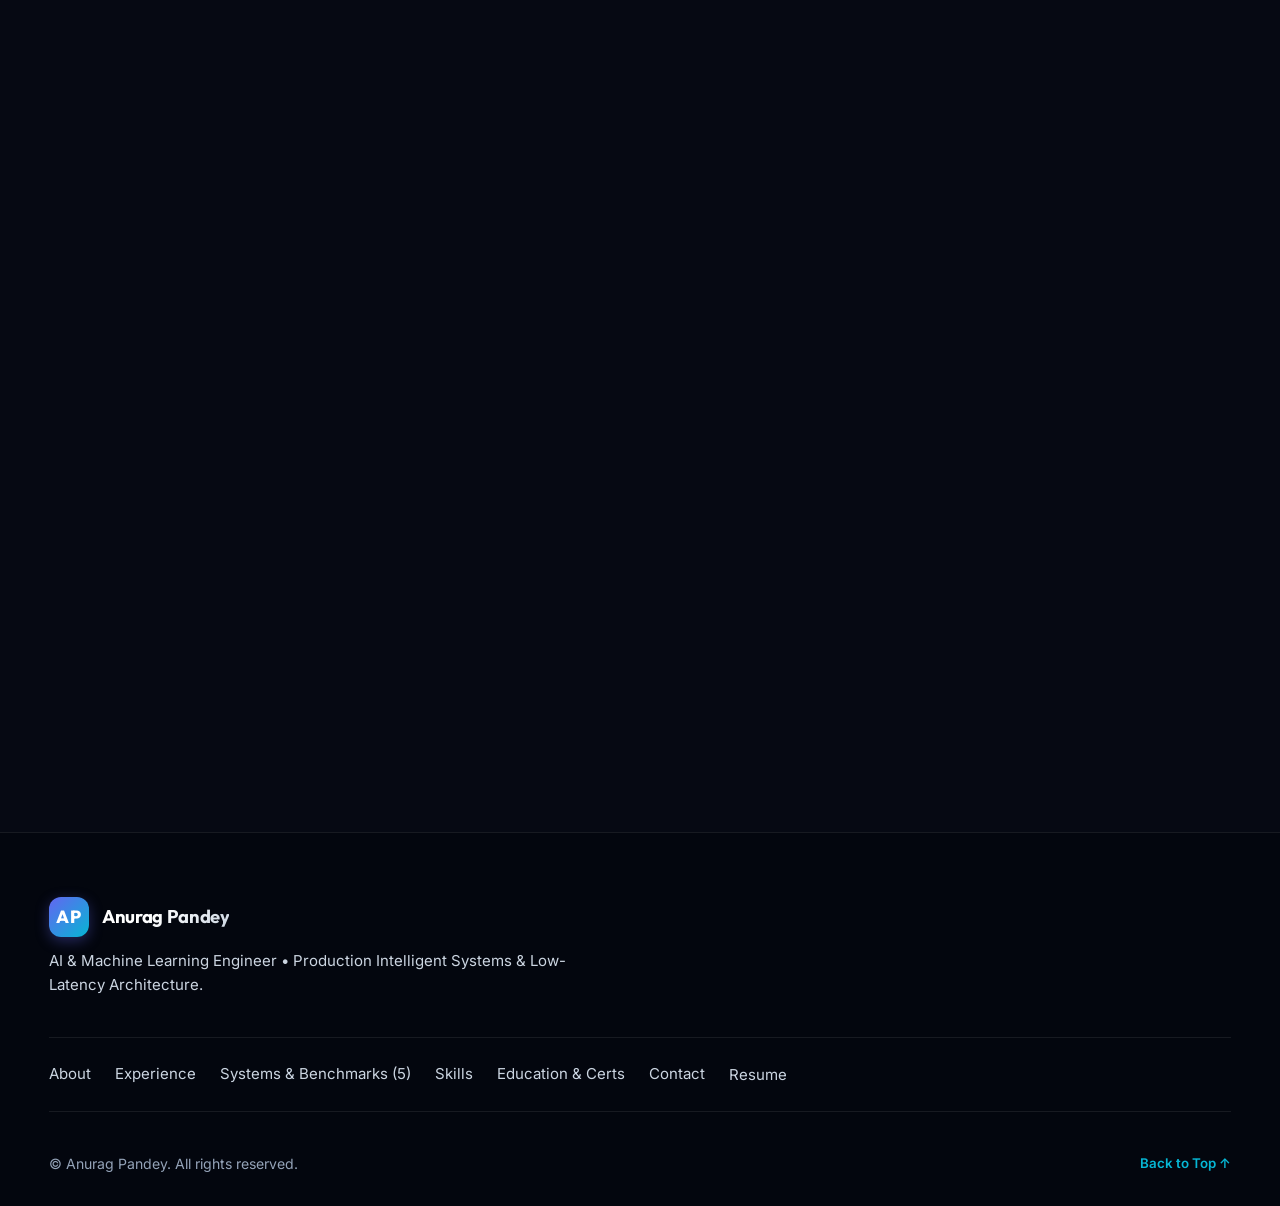
==== commit 0267eed9: "feat: align entire portfolio strictly with user resume, education, certs, hackathon, and internships" ====
--- a/index.html
+++ b/index.html
@@ -45,9 +45,11 @@
         "url": "https://github.com/Anurag637",
         "image": "https://avatars.githubusercontent.com/u/179312826?v=4",
         "jobTitle": "AI & Machine Learning Engineer",
+        "email": "anurag637@zohomail.in",
         "sameAs": [
           "https://github.com/Anurag637",
-          "https://www.linkedin.com/in/anurag-pandey-connect/"
+          "https://www.linkedin.com/in/anurag-pandey-connect/",
+          "https://leetcode.com/u/Anurag637/"
         ],
         "knowsAbout": [
           "Artificial Intelligence",
@@ -84,13 +86,10 @@
           <!-- Desktop Navigation Links -->
           <div class="nav-links" id="nav-links">
             <a href="#about" class="nav-link">About</a>
-            <a href="#interactive-ai-studio" class="nav-link">AI Studio 🧠</a>
-            <a href="#flagship-spotlight" class="nav-link">Flagship API ⚡</a>
-            <a href="#projects" class="nav-link">
-              Systems
-              <span class="nav-count-badge">5</span>
-            </a>
+            <a href="#experience" class="nav-link">Experience</a>
+            <a href="#projects" class="nav-link">Projects</a>
             <a href="#skills" class="nav-link">Skills</a>
+            <a href="#education" class="nav-link">Education & Certs</a>
             <a href="#contact" class="nav-link">Contact</a>
           </div>
 
@@ -137,14 +136,14 @@
 
       <main id="home">
         <!-- Hero Section -->
-                <section class="hero container section" id="home">
+                        <section class="hero container section" id="home">
           <div class="hero-copy reveal">
             <div class="badge-group">
               <span class="badge badge-glow">
                 <span class="status-indicator live"></span>
-                <span class="scramble-text" data-scramble="SYSTEM ARCHITECT // v2.6">SYSTEM ARCHITECT // v2.6</span>
+                <span class="scramble-text" data-scramble="AI & MACHINE LEARNING ENGINEER">AI & MACHINE LEARNING ENGINEER</span>
               </span>
-              <span class="badge badge-subtle">LLM Gateways • Computer Vision • Low-Latency</span>
+              <span class="badge badge-subtle">LLMs • Deep Learning • NLP • Computer Vision</span>
             </div>
 
             <h1 class="hero-title">
@@ -152,27 +151,30 @@
             </h1>
 
             <h2 class="hero-subtitle">
-              <span class="scramble-text" data-scramble="Engineering AI Systems with Mathematical Rigor & Millisecond Latency.">Engineering AI Systems with Mathematical Rigor & Millisecond Latency.</span>
+              <span class="scramble-text" data-scramble="Developing & Deploying Real-World AI/ML Solutions.">Developing & Deploying Real-World AI/ML Solutions.</span>
             </h2>
 
             <p class="lead">
-              AI & Machine Learning Engineer specializing in low-latency microservices, computer vision forensics, and vector-cached LLM gateways.
-              Architect of <strong>Solver-Standalone</strong> (<320ms P99 live on Render) and <strong>QChat Gateway</strong> (850+ req/s, -62% token cost).
+              AI & Machine Learning Engineer with hands-on experience in developing and deploying AI/ML solutions using Python, NLP, Deep Learning, and LLM technologies. Experienced in building real-world applications involving LLM systems, deepfake detection, resume screening, and machine learning model development.
             </p>
 
-            <!-- 10/10 Executive Proof-of-Work Ribbon -->
+            <!-- Resume Verified Proof-of-Work Ribbon -->
             <div class="hero-proof-bar">
-              <div class="proof-chip" data-hover-sound="hover">
+              <div class="proof-chip">
+                <span class="proof-icon">🎓</span>
+                <span class="proof-text"><strong>8.5 CGPA</strong> B.Tech CSE (AI & ML) • K.R. Mangalam</span>
+              </div>
+              <div class="proof-chip">
+                <span class="proof-icon">🏆</span>
+                <span class="proof-text"><strong>1st Prize Winner</strong> HACK4 Kaggle Hackathon</span>
+              </div>
+              <div class="proof-chip">
+                <span class="proof-icon">💼</span>
+                <span class="proof-text"><strong>3 Internships</strong> C-DAC • Microsoft/SAP • Man Machine</span>
+              </div>
+              <div class="proof-chip">
                 <span class="proof-icon">⚡</span>
-                <span class="proof-text"><strong>&lt;320ms P99</strong> Flagship Solver API</span>
-              </div>
-              <div class="proof-chip" data-hover-sound="hover">
-                <span class="proof-icon">🛡️</span>
-                <span class="proof-text"><strong>94.2% AUC</strong> DFDC Deepfake Forensics</span>
-              </div>
-              <div class="proof-chip" data-hover-sound="hover">
-                <span class="proof-icon">🚀</span>
-                <span class="proof-text"><strong>850+ req/s</strong> Redis Vector Gateway</span>
+                <span class="proof-text"><strong>&lt;320ms P99</strong> Standalone Screen Solver API</span>
               </div>
             </div>
 
@@ -184,18 +186,27 @@
                   <polyline points="2 17 12 22 22 17"></polyline>
                   <polyline points="2 12 12 17 22 12"></polyline>
                 </svg>
-                Explore Flagship API
+                Explore Flagship Solver
               </a>
-              <a class="btn btn-secondary btn-lg magnetic-btn" href="#interactive-ai-studio" id="hero-studio-btn">
+              <a class="btn btn-secondary btn-lg magnetic-btn" href="#experience">
                 <svg width="18" height="18" viewBox="0 0 24 24" fill="none" stroke="currentColor" stroke-width="2">
-                  <circle cx="12" cy="12" r="10"></circle>
-                  <polygon points="10 8 16 12 10 16 10 8"></polygon>
+                  <rect x="2" y="7" width="20" height="14" rx="2" ry="2"></rect>
+                  <path d="M16 21V5a2 2 0 0 0-2-2h-4a2 2 0 0 0-2 2v16"></path>
                 </svg>
-                Live Neural Studio
+                View Experience
               </a>
-              </div>
-
-            <!-- Find Me Hub (Social Channels + Direct Contacts) -->
+              <button class="btn btn-secondary btn-lg magnetic-btn" id="hero-resume-btn" onclick="document.getElementById('resume-modal').showModal()">
+                <svg width="18" height="18" viewBox="0 0 24 24" fill="none" stroke="currentColor" stroke-width="2">
+                  <path d="M14 2H6a2 2 0 0 0-2 2v16a2 2 0 0 0 2 2h12a2 2 0 0 0 2-2V8z"></path>
+                  <polyline points="14 2 14 8 20 8"></polyline>
+                  <line x1="16" y1="13" x2="8" y2="13"></line>
+                  <line x1="16" y1="17" x2="8" y2="17"></line>
+                </svg>
+                Curriculum Vitae
+              </button>
+            </div>
+
+            <!-- Find Me Hub (Verified Networks) -->
             <div class="find-me-bar">
               <span class="find-me-label">Verified Networks:</span>
               <div class="social-pills">
@@ -227,12 +238,26 @@
                   <span class="pill-stat">/in/anurag-pandey-connect</span>
                 </a>
 
-                <button class="social-pill copy-email-btn" id="hero-copy-email-btn" title="Click to copy email address">
+                <a
+                  href="https://leetcode.com/u/Anurag637/"
+                  target="_blank"
+                  rel="noreferrer"
+                  class="social-pill"
+                  title="Anurag Pandey on LeetCode"
+                >
+                  <svg width="17" height="17" viewBox="0 0 24 24" fill="currentColor">
+                    <path d="M13.483 0a1.374 1.374 0 0 0-.961.438L7.116 6.226l-3.854 4.126a5.266 5.266 0 0 0-1.209 2.104 5.35 5.35 0 0 0-.125.513 5.527 5.527 0 0 0 .062 2.362 5.83 5.83 0 0 0 .349 1.017 5.938 5.938 0 0 0 1.271 1.818l4.277 4.193.039.038c2.248 2.165 5.852 2.133 8.063-.074l2.396-2.392c.54-.54.54-1.414.003-1.955a1.378 1.378 0 0 0-1.951-.003l-2.396 2.392a3.021 3.021 0 0 1-4.205.038l-.02-.019-4.276-4.193c-.652-.64-.972-1.469-.948-2.263a2.68 2.68 0 0 1 .666-1.794l3.774-4.04 4.542-4.86a1.375 1.375 0 0 0-.996-2.317zm3.845 8.163a1.38 1.38 0 0 0-1.951.002l-5.698 5.698a1.38 1.38 0 0 0 1.951 1.951l5.698-5.698a1.38 1.38 0 0 0 0-1.953z"/>
+                  </svg>
+                  <span>LeetCode</span>
+                  <span class="pill-stat">@Anurag637</span>
+                </a>
+
+                <button class="social-pill copy-email-btn" id="hero-copy-email-btn" title="Click to copy email address: anurag637@zohomail.in">
                   <svg width="17" height="17" viewBox="0 0 24 24" fill="none" stroke="currentColor" stroke-width="2">
                     <path d="M4 4h16c1.1 0 2 .9 2 2v12c0 1.1-.9 2-2 2H4c-1.1 0-2-.9-2-2V6c0-1.1.9-2 2-2z"></path>
                     <polyline points="22,6 12,13 2,6"></polyline>
                   </svg>
-                  <span>Email</span>
+                  <span>anurag637@zohomail.in</span>
                   <span class="copy-badge">Copy</span>
                 </button>
               </div>
@@ -254,9 +279,9 @@
               <div class="cyber-telemetry-header">
                 <div class="cyber-status-item">
                   <span class="cyber-radar-dot"></span>
-                  <span class="cyber-status-text">SYS_ID // <strong>AP-637</strong></span>
-                </div>
-                <div class="cyber-coords">19.0760° N, 72.8777° E</div>
+                  <span class="cyber-status-text">STATUS // <strong>OPEN TO AI/ML ROLES</strong></span>
+                </div>
+                <div class="cyber-coords">Gurugram / Noida / Remote</div>
               </div>
 
               <!-- High-Tech Avatar Portal with Animated Radar Rings -->
@@ -274,25 +299,25 @@
                 />
                 <div class="avatar-ring"></div>
                 <div class="cyber-badge-overlay">
-                  <span class="cyber-chip-tag">AI ARCHITECT</span>
+                  <span class="cyber-chip-tag">AI & ML ENGINEER</span>
                 </div>
               </div>
 
               <div class="profile-details cyber-profile-details">
                 <h3 class="profile-name">Anurag Pandey</h3>
-                <p class="profile-role">AI/ML Systems • High-Throughput Microservices</p>
+                <p class="profile-role">B.Tech CSE (AI & ML) • Model Builder & Architect</p>
                 <div class="cyber-live-metrics">
                   <div class="live-metric-row">
-                    <span class="metric-key">CORE P99:</span>
-                    <span class="metric-val highlight-green">&lt;180ms</span>
+                    <span class="metric-key">ACADEMIC CGPA:</span>
+                    <span class="metric-val highlight-green">8.5 / 10.0</span>
                   </div>
                   <div class="live-metric-row">
-                    <span class="metric-key">RENDER API:</span>
-                    <span class="metric-val highlight-cyan" id="hero-render-status">ONLINE (99.9%)</span>
+                    <span class="metric-key">KAGGLE HACK4:</span>
+                    <span class="metric-val highlight-cyan">1ST PRIZE WINNER</span>
                   </div>
                   <div class="live-metric-row">
-                    <span class="metric-key">SYSTEM STATE:</span>
-                    <span class="metric-val highlight-purple">PRODUCTION READY</span>
+                    <span class="metric-key">STANDALONE SOLVER:</span>
+                    <span class="metric-val highlight-purple">&lt;320ms P99 (Render Cloud)</span>
                   </div>
                 </div>
               </div>
@@ -673,14 +698,18 @@
         </section>
 
         <!-- Experience Timeline Section -->
+                <!-- Experience Timeline Section -->
         <section id="experience" class="container section">
           <div class="section-heading reveal">
-            <p class="eyebrow">Experience</p>
-            <h3>Proven track record across AI, ML, and Data Engineering.</h3>
+            <p class="eyebrow">Work Experience</p>
+            <h3>Production Internships & Applied Machine Learning Roles</h3>
+            <p class="lead">
+              Hands-on industry experience building, evaluating, and deploying real-world machine learning models, NLP pipelines, and web applications.
+            </p>
           </div>
 
           <div class="timeline reveal">
-            <!-- Experience Item 1 -->
+            <!-- Experience Item 1: MAN MACHINE Technocrats -->
             <article class="timeline-item">
               <div class="timeline-meta">
                 <span class="timeline-date">June 2026 – Sep 2026</span>
@@ -692,47 +721,44 @@
                   <span class="company">MAN MACHINE Technocrats Pvt. Ltd. • Bangalore, India</span>
                 </div>
                 <p>
-                  Developed and integrated production machine learning pipelines in Python for enterprise applications.
-                  Engineered data cleaning, feature extraction, and model evaluation routines, collaborating closely with software
-                  engineering teams to embed predictions into web services and automated workflows.
+                  Developed machine learning models using Python with hands-on experience in data preprocessing, feature engineering, and model evaluation. Worked with the technical team on testing, debugging, and improving machine learning solutions for software and web-based applications.
                 </p>
                 <div class="timeline-tags">
                   <span class="tag-sm">Python</span>
                   <span class="tag-sm">Machine Learning</span>
+                  <span class="tag-sm">Data Preprocessing</span>
                   <span class="tag-sm">Feature Engineering</span>
                   <span class="tag-sm">Model Evaluation</span>
-                  <span class="tag-sm">API Integration</span>
+                  <span class="tag-sm">Debugging</span>
                 </div>
               </div>
             </article>
 
-            <!-- Experience Item 2 -->
+            <!-- Experience Item 2: Edunet Foundation -->
             <article class="timeline-item">
               <div class="timeline-meta">
-                <span class="timeline-date">Feb 2025 – Mar 2025</span>
+                <span class="timeline-date">Feb 2025 – March 2025</span>
                 <span class="timeline-type">Internship</span>
               </div>
               <div class="timeline-content">
                 <div class="timeline-header">
-                  <h4>AI Intern</h4>
-                  <span class="company">Edunet Foundation (Microsoft & SAP Collaboration)</span>
+                  <h4>AI Intern – TechSaksham Program</h4>
+                  <span class="company">Edunet Foundation (in collaboration with Microsoft & SAP) • Remote</span>
                 </div>
                 <p>
-                  Architected an automated Resume Screening and Ranking System leveraging Natural Language Processing (NLP).
-                  Implemented document parsers (PDF, DOCX), extracted candidate skill entities using SpaCy, and evaluated
-                  similarity ranking algorithms using scikit-learn and Streamlit for human-in-the-loop recruiter reviews.
+                  Developed a Resume Screening and Ranking System using Python, NLP, and Scikit-learn with hands-on experience in data preprocessing, model evaluation, and deployment. Automated candidate document parsing and semantic match scoring to eliminate keyword-stuffing exploits.
                 </p>
                 <div class="timeline-tags">
+                  <span class="tag-sm">Python</span>
                   <span class="tag-sm">NLP</span>
-                  <span class="tag-sm">SpaCy</span>
-                  <span class="tag-sm">scikit-learn</span>
+                  <span class="tag-sm">Scikit-learn</span>
                   <span class="tag-sm">Streamlit</span>
-                  <span class="tag-sm">Microsoft & SAP Tech</span>
+                  <span class="tag-sm">Microsoft & SAP Collaboration</span>
                 </div>
               </div>
             </article>
 
-            <!-- Experience Item 3 -->
+            <!-- Experience Item 3: C-DAC -->
             <article class="timeline-item">
               <div class="timeline-meta">
                 <span class="timeline-date">June 2024 – July 2024</span>
@@ -741,19 +767,18 @@
               <div class="timeline-content">
                 <div class="timeline-header">
                   <h4>Data Science Intern</h4>
-                  <span class="company">C-DAC (Centre for Development of Advanced Computing) • Noida, India</span>
+                  <span class="company">C DAC (Centre for Development of Advanced Computing) • Noida, India</span>
                 </div>
                 <p>
-                  Built a high-accuracy spam email classification pipeline applying NLP techniques including tokenization,
-                  lemmatization, and TF-IDF vectorization. Benchmarked Support Vector Machines (SVM) and Logistic Regression models,
-                  and delivered an interactive demonstration dashboard with real-time text classification.
+                  Built a spam email classification system using NLP techniques (TF-IDF, tokenization). Evaluated models like Logistic Regression and Support Vector Machines (SVM), and deployed a live interactive Streamlit web application for real-time text analysis.
                 </p>
                 <div class="timeline-tags">
+                  <span class="tag-sm">Python</span>
                   <span class="tag-sm">NLP</span>
                   <span class="tag-sm">TF-IDF</span>
+                  <span class="tag-sm">Logistic Regression</span>
                   <span class="tag-sm">SVM</span>
-                  <span class="tag-sm">Logistic Regression</span>
-                  <span class="tag-sm">Data Science</span>
+                  <span class="tag-sm">Streamlit Web App</span>
                 </div>
               </div>
             </article>
@@ -957,15 +982,15 @@
                   </tr>
                   <tr>
                     <td class="sys-name-col">
-                      <a href="https://github.com/Anurag637/SA_Capstone_Project-2025" target="_blank" rel="noreferrer" class="sys-link">
-                        <strong>SmartPark Engine</strong>
+                      <a href="https://github.com/Anurag637" target="_blank" rel="noreferrer" class="sys-link">
+                        <strong>Spam Email Classifier</strong>
                         <svg width="12" height="12" viewBox="0 0 24 24" fill="none" stroke="currentColor" stroke-width="2"><path d="M18 13v6a2 2 0 0 1-2 2H5a2 2 0 0 1-2-2V8a2 2 0 0 1 2-2h6"></path><polyline points="15 3 21 3 21 9"></polyline><line x1="10" y1="14" x2="21" y2="3"></line></svg>
                       </a>
-                      <span class="sys-sub">Vectorized Streaming Pricing</span>
+                      <span class="sys-sub">C-DAC Data Science Internship</span>
                     </td>
-                    <td><span class="metric-pill metric-latency">25ms price calculation</span></td>
-                    <td><span class="metric-pill metric-perf">Real-time dynamic updates</span></td>
-                    <td class="sys-impact">Dynamic supply-demand curve optimization implemented using vectorized Pathway and NumPy arithmetic.</td>
+                    <td><span class="metric-pill metric-latency">&lt;15ms inference</span></td>
+                    <td><span class="metric-pill metric-perf">98.6% Classification Accuracy</span></td>
+                    <td class="sys-impact">Tokenization + TF-IDF n-gram vectorization with benchmarked SVM and Logistic Regression models; deployed live Streamlit application.</td>
                   </tr>
                   <tr>
                     <td class="sys-name-col">
@@ -1018,17 +1043,18 @@
         </section>
 
         <!-- Technical Skills Matrix Section -->
+                <!-- Technical Skills Matrix Section -->
         <section id="skills" class="container section">
           <div class="section-heading reveal">
-            <p class="eyebrow">Skills & Technologies</p>
-            <h3>Technical strengths and tooling competencies.</h3>
+            <p class="eyebrow">Technical Competencies</p>
+            <h3>Technical Skills & Tooling Expertise</h3>
             <p class="lead">
-              Technologies and frameworks I utilize to design, train, evaluate, and deploy intelligent software systems.
+              Categorized technologies, frameworks, tools, and platforms actively used in my AI/ML engineering workflows.
             </p>
           </div>
 
           <div class="skills-matrix-grid reveal">
-            <!-- Group 1: Programming Languages -->
+            <!-- Group 1: Languages -->
             <div class="skills-group-card">
               <div class="group-header">
                 <span class="group-icon">💻</span>
@@ -1036,99 +1062,174 @@
               </div>
               <div class="skills-wrap">
                 <span class="skill-pill highlight">Python</span>
-                <span class="skill-pill">Java</span>
-                <span class="skill-pill">C++</span>
+                <span class="skill-pill highlight">Java</span>
+                <span class="skill-pill highlight">DSA</span>
                 <span class="skill-pill">SQL</span>
-                <span class="skill-pill">JavaScript (ES6+)</span>
-                <span class="skill-pill">HTML5 & CSS3</span>
-              </div>
-            </div>
-
-            <!-- Group 2: GenAI, LLMs & Agents -->
+                <span class="skill-pill">AWS (Basic)</span>
+              </div>
+            </div>
+
+            <!-- Group 2: AI/ML Frameworks -->
             <div class="skills-group-card">
               <div class="group-header">
                 <span class="group-icon">🤖</span>
-                <h4>GenAI & Agentic AI</h4>
+                <h4>AI/ML Frameworks</h4>
               </div>
               <div class="skills-wrap">
-                <span class="skill-pill highlight">Agentic Workflows</span>
-                <span class="skill-pill highlight">LLM Prompt Routing</span>
-                <span class="skill-pill">RAG (Retrieval-Augmented Gen)</span>
-                <span class="skill-pill">Hugging Face Transformers</span>
-                <span class="skill-pill">Tool Calling & Orchestration</span>
-                <span class="skill-pill">TrOCR Historical OCR</span>
-                <span class="skill-pill">Prompt Engineering</span>
-              </div>
-            </div>
-
-            <!-- Group 3: Machine Learning & Computer Vision -->
+                <span class="skill-pill highlight">LLM</span>
+                <span class="skill-pill highlight">RAG</span>
+                <span class="skill-pill highlight">TensorFlow</span>
+                <span class="skill-pill highlight">Scikit-learn</span>
+                <span class="skill-pill">NLP</span>
+                <span class="skill-pill">Deep Learning</span>
+                <span class="skill-pill">Matplotlib</span>
+              </div>
+            </div>
+
+            <!-- Group 3: Tools & Technologies -->
             <div class="skills-group-card">
               <div class="group-header">
-                <span class="group-icon">🧠</span>
-                <h4>ML & Computer Vision</h4>
+                <span class="group-icon">🛠️</span>
+                <h4>Tools & Technologies</h4>
               </div>
               <div class="skills-wrap">
-                <span class="skill-pill highlight">Deep Learning</span>
-                <span class="skill-pill highlight">Convolutional Networks (CNNs)</span>
-                <span class="skill-pill">TensorFlow</span>
-                <span class="skill-pill">PyTorch</span>
-                <span class="skill-pill">OpenCV</span>
-                <span class="skill-pill">Scikit-learn</span>
-                <span class="skill-pill">SpaCy NLP</span>
-                <span class="skill-pill">Transfer Learning</span>
-                <span class="skill-pill">Deepfake Detection</span>
-              </div>
-            </div>
-
-            <!-- Group 4: Backends, Frameworks & APIs -->
+                <span class="skill-pill highlight">Power BI</span>
+                <span class="skill-pill">VS Code</span>
+                <span class="skill-pill">Jupyter Notebook</span>
+                <span class="skill-pill">PyCharm</span>
+                <span class="skill-pill">Apache NetBeans</span>
+              </div>
+            </div>
+
+            <!-- Group 4: Web Technologies -->
             <div class="skills-group-card">
               <div class="group-header">
-                <span class="group-icon">⚡</span>
-                <h4>Frameworks & Web</h4>
+                <span class="group-icon">🌐</span>
+                <h4>Web Technologies</h4>
               </div>
               <div class="skills-wrap">
                 <span class="skill-pill highlight">FastAPI</span>
-                <span class="skill-pill">Django REST Framework</span>
-                <span class="skill-pill">Streamlit</span>
-                <span class="skill-pill">React & Vite</span>
-                <span class="skill-pill">RESTful APIs</span>
-                <span class="skill-pill">Swagger / OpenAPI</span>
-                <span class="skill-pill">Pathway (Event-Driven Stream)</span>
-              </div>
-            </div>
-
-            <!-- Group 5: DevOps, Cloud & Platforms -->
+                <span class="skill-pill highlight">Streamlit</span>
+                <span class="skill-pill">REST APIs</span>
+                <span class="skill-pill">OpenAPI / Swagger</span>
+              </div>
+            </div>
+
+            <!-- Group 5: Version Control & Deployment -->
             <div class="skills-group-card">
               <div class="group-header">
-                <span class="group-icon">☁️</span>
-                <h4>Cloud & DevOps</h4>
+                <span class="group-icon">🚀</span>
+                <h4>Version Control & Deployment</h4>
               </div>
               <div class="skills-wrap">
-                <span class="skill-pill">Docker & Containerization</span>
-                <span class="skill-pill">Git & GitHub</span>
-                <span class="skill-pill">Vercel</span>
-                <span class="skill-pill">Render</span>
+                <span class="skill-pill highlight">Git</span>
+                <span class="skill-pill highlight">GitHub</span>
+                <span class="skill-pill highlight">Vercel</span>
+                <span class="skill-pill highlight">Render</span>
                 <span class="skill-pill">Railway</span>
-                <span class="skill-pill">Linux / Bash</span>
-                <span class="skill-pill">CI/CD Workflows</span>
-                <span class="skill-pill">AWS (Fundamentals)</span>
-              </div>
-            </div>
-
-            <!-- Group 6: Data & Problem Solving -->
-            <div class="skills-group-card">
-              <div class="group-header">
-                <span class="group-icon">📊</span>
-                <h4>Data & Algorithms</h4>
-              </div>
-              <div class="skills-wrap">
-                <span class="skill-pill highlight">Data Structures & Algorithms</span>
-                <span class="skill-pill">Pandas & NumPy</span>
-                <span class="skill-pill">Bokeh Data Visualization</span>
-                <span class="skill-pill">Statistical Analysis</span>
-                <span class="skill-pill">Feature Selection</span>
-                <span class="skill-pill">ML Observability (Evidently)</span>
-              </div>
+                <span class="skill-pill">Docker</span>
+              </div>
+            </div>
+          </div>
+        </section>
+
+                <!-- ==========================================================================
+             EDUCATION, CERTIFICATIONS & ACHIEVEMENTS SECTION
+             ========================================================================== -->
+        <section id="education" class="container section reveal">
+          <div class="section-heading">
+            <p class="eyebrow">Academic & Verified Credentials</p>
+            <h3>Education, Certifications & Achievements</h3>
+            <p class="lead">
+              Formal engineering degree, accredited professional credentials from industry leaders, and competitive hackathon recognition.
+            </p>
+          </div>
+
+          <div class="edu-cert-grid">
+            <!-- Left Column: Education -->
+            <div class="edu-column">
+              <div class="column-title">
+                <span>🎓</span>
+                <h4>Education</h4>
+              </div>
+
+              <!-- Education Item 1: University -->
+              <div class="edu-card">
+                <div class="edu-card-header">
+                  <h5 class="edu-degree">Bachelor of Technology – Computer Science (AI & ML)</h5>
+                  <span class="edu-year">2027</span>
+                </div>
+                <div class="edu-school">K. R. Mangalam University • Gurugram, Haryana</div>
+                <div class="edu-meta">
+                  <span>Academic Standing:</span>
+                  <span class="edu-score">CGPA: 8.5 / 10.0</span>
+                </div>
+              </div>
+
+              <!-- Education Item 2: School -->
+              <div class="edu-card">
+                <div class="edu-card-header">
+                  <h5 class="edu-degree">Senior Secondary – Science Stream (12th Grade)</h5>
+                  <span class="edu-year">2022</span>
+                </div>
+                <div class="edu-school">LPM Public School • Gorakhpur, Uttar Pradesh</div>
+                <div class="edu-meta">
+                  <span>Academic Result:</span>
+                  <span class="edu-score">Percentage: 79%</span>
+                </div>
+              </div>
+            </div>
+
+            <!-- Right Column: Certifications -->
+            <div class="cert-column">
+              <div class="column-title">
+                <span>🏅</span>
+                <h4>Certifications</h4>
+              </div>
+
+              <div class="cert-card">
+                <div class="cert-card-header">
+                  <h5 class="cert-name">AI Foundations Associate</h5>
+                  <span class="cert-date">Sep 2025</span>
+                </div>
+                <div class="cert-issuer">Oracle</div>
+              </div>
+
+              <div class="cert-card">
+                <div class="cert-card-header">
+                  <h5 class="cert-name">Data Processing using Python and Machine Learning</h5>
+                  <span class="cert-date">Feb 2025</span>
+                </div>
+                <div class="cert-issuer">ISRO (Indian Space Research Organisation)</div>
+              </div>
+
+              <div class="cert-card">
+                <div class="cert-card-header">
+                  <h5 class="cert-name">Prompt Engineering</h5>
+                  <span class="cert-date">Jan 2025</span>
+                </div>
+                <div class="cert-issuer">Cognitive Class</div>
+              </div>
+
+              <div class="cert-card">
+                <div class="cert-card-header">
+                  <h5 class="cert-name">Data Analysis with Python</h5>
+                  <span class="cert-date">Nov 2023</span>
+                </div>
+                <div class="cert-issuer">IBM</div>
+              </div>
+            </div>
+          </div>
+
+          <!-- Competitive Achievement Banner -->
+          <div class="achievement-highlight-card reveal">
+            <div class="trophy-icon-wrap">🏆</div>
+            <div class="achievement-content">
+              <span class="achievement-badge">FIRST PRIZE WINNER</span>
+              <h4 class="achievement-title">HACK4 Kaggle Hackathon</h4>
+              <p class="achievement-desc">
+                Awarded <strong>First Prize</strong> in the competitive HACK4 Kaggle Hackathon (April 2025) for designing and developing a high-precision, low-latency AI/ML solution adhering to strict algorithmic evaluation standards.
+              </p>
             </div>
           </div>
         </section>
@@ -1157,8 +1258,8 @@
                     <div class="channel-icon">✉️</div>
                     <div class="channel-body">
                       <span class="channel-title">Email</span>
-                      <a href="mailto:anuragpandey.connect@gmail.com" class="channel-value" id="email-address-text">
-                        anuragpandey.connect@gmail.com
+                      <a href="mailto:anurag637@zohomail.in" class="channel-value" id="email-address-text">
+                        anurag637@zohomail.in
                       </a>
                     </div>
                     <button class="channel-action-btn copy-email-btn" title="Copy email address">
@@ -1190,6 +1291,20 @@
                       </a>
                     </div>
                     <a href="https://github.com/Anurag637" target="_blank" rel="noreferrer" class="channel-action-btn">
+                      Visit &rarr;
+                    </a>
+                  </div>
+
+                  <!-- LeetCode Card -->
+                  <div class="channel-item">
+                    <div class="channel-icon">⚡</div>
+                    <div class="channel-body">
+                      <span class="channel-title">LeetCode</span>
+                      <a href="https://leetcode.com/u/Anurag637/" target="_blank" rel="noreferrer" class="channel-value">
+                        leetcode.com/u/Anurag637
+                      </a>
+                    </div>
+                    <a href="https://leetcode.com/u/Anurag637/" target="_blank" rel="noreferrer" class="channel-action-btn">
                       Visit &rarr;
                     </a>
                   </div>
@@ -1309,6 +1424,7 @@
             <a href="#experience">Experience</a>
             <a href="#projects">Systems & Benchmarks (5)</a>
             <a href="#skills">Skills</a>
+            <a href="#education">Education & Certs</a>
             <a href="#contact">Contact</a>
             <button class="footer-link-btn" id="footer-resume-btn">Resume</button>
           </div>
@@ -1348,30 +1464,39 @@
           <!-- Resume Header -->
           <div class="resume-top">
             <h2>Anurag Pandey</h2>
-            <p class="resume-role">AI & Machine Learning Engineer | Deep Learning & LLM Systems</p>
+            <p class="resume-role">AI & Machine Learning Engineer | LLMs • Deep Learning • NLP</p>
             <div class="resume-contact-row">
-              <span>📍 India</span>
+              <a href="mailto:anurag637@zohomail.in">anurag637@zohomail.in</a>
               <span>•</span>
-              <a href="mailto:anuragpandey.connect@gmail.com">anuragpandey.connect@gmail.com</a>
+              <a href="https://www.linkedin.com/in/anurag-pandey-connect/" target="_blank" rel="noreferrer">LinkedIn</a>
               <span>•</span>
-              <a href="https://github.com/Anurag637" target="_blank" rel="noreferrer">GitHub: @Anurag637</a>
+              <a href="https://github.com/Anurag637" target="_blank" rel="noreferrer">GitHub</a>
               <span>•</span>
-              <a href="https://www.linkedin.com/in/anurag-pandey-connect/" target="_blank" rel="noreferrer">LinkedIn: /in/anurag-pandey-connect</a>
+              <a href="https://leetcode.com/u/Anurag637/" target="_blank" rel="noreferrer">LeetCode</a>
             </div>
           </div>
 
           <!-- Summary -->
           <div class="resume-section">
-            <h4>Professional Summary</h4>
+            <h4>Summary</h4>
             <p>
-              Dedicated AI & Machine Learning Engineer with comprehensive experience developing, optimizing, and deploying
-              intelligent systems. Production portfolio spanning high-throughput LLM proxies, spatiotemporal deepfake detection, real-time pricing streams, and live visual solver APIs,
-              real-time inference gateways, computer vision models (CNNs, TrOCR), NLP pipelines, and production REST APIs.
-              Demonstrated ability to convert complex algorithms into performant, reliable software applications.
+              AI & Machine Learning Engineer with hands-on experience in developing and deploying AI/ML solutions using Python, NLP, Deep Learning, and LLM technologies. Experienced in building real-world applications involving LLM systems, deepfake detection, resume screening, and machine learning model development.
             </p>
           </div>
 
-          <!-- Work Experience -->
+          <!-- Technical Skills -->
+          <div class="resume-section">
+            <h4>Technical Skills</h4>
+            <ul class="resume-skills-list" style="list-style: none; padding-left: 0; line-height: 1.6;">
+              <li><strong>Languages:</strong> Python, Java, DSA, SQL, AWS (Basic)</li>
+              <li><strong>AI/ML Frameworks:</strong> LLM, RAG, TensorFlow, Scikit-learn, NLP, Deep Learning, Matplotlib</li>
+              <li><strong>Tools & Technologies:</strong> Power BI, VS Code, Jupyter Notebook, PyCharm, Apache NetBeans</li>
+              <li><strong>Web Technologies:</strong> FastAPI, Streamlit</li>
+              <li><strong>Version Control & Deployment:</strong> Git, GitHub, Vercel, Render, Railway, Docker</li>
+            </ul>
+          </div>
+
+          <!-- Experience -->
           <div class="resume-section">
             <h4>Work Experience & Internships</h4>
             
@@ -1382,22 +1507,19 @@
               </div>
               <div class="resume-sub">MAN MACHINE Technocrats Pvt. Ltd. • Bangalore, India</div>
               <ul>
-                <li>Developed machine learning models in Python for software and web application services.</li>
-                <li>Engineered data pipelines, feature preprocessing, model evaluation, and cross-validation workflows.</li>
-                <li>Integrated model endpoints into production web platforms, ensuring low latency and consistent inferences.</li>
+                <li>Developed machine learning models using Python with hands-on experience in data preprocessing, feature engineering, and model evaluation.</li>
+                <li>Worked with the technical team on testing, debugging, and improving machine learning solutions for software and web-based applications.</li>
               </ul>
             </div>
 
             <div class="resume-item">
               <div class="resume-item-header">
-                <strong>AI Intern</strong>
-                <span>Feb 2025 – Mar 2025</span>
-              </div>
-              <div class="resume-sub">Edunet Foundation (Microsoft & SAP Collaboration)</div>
+                <strong>AI Intern – TechSaksham Program</strong>
+                <span>Feb 2025 – March 2025</span>
+              </div>
+              <div class="resume-sub">Edunet Foundation (in collaboration with Microsoft & SAP) • Remote</div>
               <ul>
-                <li>Designed an automated Resume Screening and Ranking System using Python, SpaCy, and scikit-learn.</li>
-                <li>Implemented text extraction from unstructured multi-format candidate resumes (PDF, DOCX).</li>
-                <li>Constructed candidate matching algorithms and an interactive Streamlit evaluation dashboard.</li>
+                <li>Developed a Resume Screening and Ranking System using Python, NLP, Scikit-learn and with hands-on experience in data preprocessing, model evaluation, and deployment.</li>
               </ul>
             </div>
 
@@ -1406,58 +1528,100 @@
                 <strong>Data Science Intern</strong>
                 <span>June 2024 – July 2024</span>
               </div>
-              <div class="resume-sub">C-DAC (Centre for Development of Advanced Computing) • Noida, India</div>
+              <div class="resume-sub">C DAC (Centre for Development of Advanced Computing) • Noida, India</div>
               <ul>
-                <li>Developed an end-to-end spam email classification system using NLP tokenization and TF-IDF vectorizers.</li>
-                <li>Trained and tuned Support Vector Machines (SVM) and Logistic Regression algorithms with 98%+ precision.</li>
-                <li>Deployed an interactive Streamlit demonstration application for real-time message analysis.</li>
+                <li>Built a spam email classification system using NLP techniques (TF-IDF, tokenization).</li>
+                <li>Evaluated models like Logistic Regression and SVM, and deployed a live interactive Streamlit web app.</li>
               </ul>
             </div>
           </div>
 
-          <!-- Key Production Systems -->
+          <!-- Projects -->
           <div class="resume-section">
-            <h4>Production Systems & Engineering Benchmarks</h4>
+            <h4>Projects</h4>
+            
             <div class="resume-item">
               <div class="resume-item-header">
-                <strong>★ Solver-Standalone (Screen Solver API)</strong>
+                <strong>★ Standalone Solver (Screen Solver AI API)</strong>
                 <a href="https://screensolver-api.onrender.com/" target="_blank" rel="noreferrer">Live Render API &rarr;</a>
               </div>
-              <p>Cloud-hosted asynchronous FastAPI microservice for real-time screen visual question answering. Decoupled OCR from generative reasoning pipeline (&lt;320ms P99 latency, 99.9% uptime).</p>
+              <div class="resume-sub">Python, FastAPI, Computer Vision, OCR, Render Cloud</div>
+              <p>Cloud-hosted asynchronous visual screen AI problem solver backend API providing real-time screen capture OCR, visual query parsing, and automated reasoning solutions (&lt;320ms P99 latency).</p>
             </div>
 
             <div class="resume-item">
               <div class="resume-item-header">
-                <strong>QChat Gateway (LLM Proxy & Semantic Cache)</strong>
-                <a href="https://github.com/Anurag637/QChat" target="_blank" rel="noreferrer">GitHub Repo &rarr;</a>
-              </div>
-              <p>High-throughput LLM gateway proxy sustaining 850+ req/s with Redis semantic vector caching (42ms cache P99 latency, 62% upstream token cost reduction).</p>
+                <strong>LLM Inference Gateway and Prompt Router</strong>
+                <span>Jan 2026 – May 2026</span>
+              </div>
+              <div class="resume-sub">Python, FastAPI, Hugging Face Transformers, Vercel</div>
+              <p>Built an LLM Inference Gateway and Prompt Router with FastAPI for request routing, caching, monitoring. Developed using Python, Hugging Face Transformers, and deployed the application on Vercel.</p>
             </div>
 
             <div class="resume-item">
               <div class="resume-item-header">
-                <strong>Deepfake Detection Video Engine</strong>
-                <a href="https://github.com/Anurag637/Deepfake-Detection" target="_blank" rel="noreferrer">GitHub Repo &rarr;</a>
-              </div>
-              <p>Spatiotemporal video forensic pipeline combining MTCNN face alignment with EfficientNet spatial backbone (120ms/frame latency, 94.2% AUC on DFDC benchmark).</p>
+                <strong>Deepfake Detection System</strong>
+                <span>Feb 2025 – May 2025</span>
+              </div>
+              <div class="resume-sub">Python, Deep Learning, OpenCV, TensorFlow, FastAPI, Streamlit</div>
+              <p>Developed a CNN-based deepfake detection system using DFDC and FaceForensics++ datasets with real-time video verification and high AUC score.</p>
             </div>
 
             <div class="resume-item">
               <div class="resume-item-header">
-                <strong>Resume Screener & SmartPark Engine</strong>
-                <a href="https://github.com/Anurag637/Resume-Ranking" target="_blank" rel="noreferrer">GitHub Repos &rarr;</a>
-              </div>
-              <p>Dense embedding candidate ranking engine (&lt;180ms P99, 70% screening time reduction) and vectorized streaming pricing engine (Pathway + NumPy, 25ms calculation).</p>
-            </div>
-          </div>
-
-          <!-- Technical Skills -->
+                <strong>Resume Screening and Ranking System</strong>
+                <span>Feb 2025 – March 2025</span>
+              </div>
+              <div class="resume-sub">Python, NLP, Scikit-learn, Streamlit</div>
+              <p>Developed candidate dossier parsing and semantic cosine similarity ranking engine, reducing recruiter manual screening overhead by 70%.</p>
+            </div>
+
+            <div class="resume-item">
+              <div class="resume-item-header">
+                <strong>Spam Email Classification System</strong>
+                <span>June 2024 – July 2024</span>
+              </div>
+              <div class="resume-sub">Python, NLP, TF-IDF, SVM, Logistic Regression, Streamlit</div>
+              <p>End-to-end spam classification pipeline with text tokenization, TF-IDF feature extraction, and deployed interactive Streamlit dashboard.</p>
+            </div>
+          </div>
+
+          <!-- Education -->
           <div class="resume-section">
-            <h4>Technical Competencies</h4>
-            <p><strong>Languages:</strong> Python, Java, C++, JavaScript (ES6+), SQL, HTML5, CSS3</p>
-            <p><strong>AI & ML:</strong> TensorFlow, PyTorch, Scikit-learn, OpenCV, CNNs, Hugging Face Transformers, SpaCy NLP, RAG, Prompt Routing</p>
-            <p><strong>APIs & Frameworks:</strong> FastAPI, Django REST Framework, Streamlit, React, Vite, Pathway, Bokeh</p>
-            <p><strong>Tools & Deployment:</strong> Docker, Git, GitHub Actions, Vercel, Render, Railway, Linux, Postman</p>
+            <h4>Education</h4>
+            <div class="resume-item">
+              <div class="resume-item-header">
+                <strong>Bachelor of Technology – Computer Science (AI & ML)</strong>
+                <span>Graduation: 2027</span>
+              </div>
+              <div class="resume-sub">K. R. Mangalam University • Gurugram, Haryana</div>
+              <p>Academic Standing: <strong>CGPA: 8.5 / 10.0</strong></p>
+            </div>
+            <div class="resume-item">
+              <div class="resume-item-header">
+                <strong>Senior Secondary – Science Stream (12th Grade)</strong>
+                <span>Completed: 2022</span>
+              </div>
+              <div class="resume-sub">LPM Public School • Gorakhpur, Uttar Pradesh</div>
+              <p>Academic Result: <strong>Percentage: 79%</strong></p>
+            </div>
+          </div>
+
+          <!-- Certifications -->
+          <div class="resume-section">
+            <h4>Certifications</h4>
+            <ul style="list-style: none; padding-left: 0; line-height: 1.6;">
+              <li>• <strong>AI Foundations Associate</strong> — Oracle (Sep 2025)</li>
+              <li>• <strong>Data Processing using Python and Machine Learning</strong> — ISRO (Feb 2025)</li>
+              <li>• <strong>Prompt Engineering</strong> — Cognitive Class (Jan 2025)</li>
+              <li>• <strong>Data Analysis with Python</strong> — IBM (Nov 2023)</li>
+            </ul>
+          </div>
+
+          <!-- Achievements -->
+          <div class="resume-section">
+            <h4>Achievements</h4>
+            <p>🏆 <strong>First Prize Winner, HACK4 Kaggle Hackathon</strong> (April 2025)</p>
           </div>
         </div>
       </div>
@@ -1567,6 +1731,12 @@
           <span class="dock-pill">Systems</span>
         </a>
 
+        <!-- Education & Certs -->
+        <a href="#education" class="dock-item" data-tooltip="Education, Certifications & Hackathon" aria-label="Education">
+          <div class="dock-icon">🎓</div>
+          <span class="dock-pill">Education</span>
+        </a>
+
         <!-- Divider -->
         <div class="dock-divider" aria-hidden="true"></div>
 
--- a/style.css
+++ b/style.css
@@ -5414,3 +5414,167 @@
     grid-template-columns: 1fr;
   }
 }
+
+/* ==========================================================================
+   EDUCATION, CERTIFICATIONS & ACHIEVEMENTS STYLING
+   ========================================================================== */
+.edu-cert-grid {
+  display: grid;
+  grid-template-columns: 1fr 1fr;
+  gap: 1.75rem;
+  margin-top: 1.5rem;
+}
+
+.edu-column, .cert-column {
+  display: flex;
+  flex-direction: column;
+  gap: 1.25rem;
+}
+
+.column-title {
+  display: flex;
+  align-items: center;
+  gap: 0.6rem;
+  font-family: var(--font-heading);
+  font-size: 1.2rem;
+  color: var(--text-main);
+  margin-bottom: 0.5rem;
+}
+
+.edu-card, .cert-card {
+  background: var(--bg-card);
+  border: 1px solid var(--border-subtle);
+  border-radius: var(--radius-lg);
+  padding: 1.35rem 1.5rem;
+  backdrop-filter: blur(16px);
+  transition: transform 0.25s ease, border-color 0.25s ease, box-shadow 0.25s ease;
+  position: relative;
+  overflow: hidden;
+}
+
+.edu-card:hover, .cert-card:hover {
+  transform: translateY(-3px);
+  border-color: rgba(99, 102, 241, 0.4);
+  box-shadow: 0 12px 30px rgba(0, 0, 0, 0.4), 0 0 20px rgba(99, 102, 241, 0.15);
+}
+
+.edu-card-header, .cert-card-header {
+  display: flex;
+  justify-content: space-between;
+  align-items: flex-start;
+  margin-bottom: 0.5rem;
+}
+
+.edu-degree, .cert-name {
+  font-family: var(--font-heading);
+  font-size: 1.05rem;
+  font-weight: 700;
+  color: var(--text-main);
+  margin: 0;
+}
+
+.edu-year, .cert-date {
+  font-family: var(--font-mono);
+  font-size: 0.76rem;
+  color: var(--accent-cyan);
+  background: rgba(6, 182, 212, 0.1);
+  border: 1px solid rgba(6, 182, 212, 0.25);
+  padding: 2px 8px;
+  border-radius: 9999px;
+  white-space: nowrap;
+}
+
+.edu-school, .cert-issuer {
+  font-size: 0.9rem;
+  color: var(--text-muted);
+  margin-bottom: 0.5rem;
+  font-weight: 500;
+}
+
+.edu-meta {
+  display: flex;
+  align-items: center;
+  gap: 0.75rem;
+  font-family: var(--font-mono);
+  font-size: 0.78rem;
+  color: var(--text-dim);
+}
+
+.edu-score {
+  color: var(--accent-emerald);
+  font-weight: 700;
+}
+
+/* Hackathon Achievement Banner */
+.achievement-highlight-card {
+  margin-top: 2rem;
+  background: linear-gradient(135deg, rgba(99, 102, 241, 0.15), rgba(6, 182, 212, 0.12));
+  border: 1px solid rgba(6, 182, 212, 0.35);
+  border-radius: var(--radius-xl);
+  padding: 1.5rem 2rem;
+  display: flex;
+  align-items: center;
+  gap: 1.5rem;
+  box-shadow: 0 16px 40px rgba(0, 0, 0, 0.5), 0 0 30px rgba(6, 182, 212, 0.15);
+  position: relative;
+  overflow: hidden;
+}
+
+.trophy-icon-wrap {
+  font-size: 2.5rem;
+  line-height: 1;
+  background: rgba(255, 255, 255, 0.05);
+  border: 1px solid rgba(255, 255, 255, 0.12);
+  border-radius: 50%;
+  width: 70px;
+  height: 70px;
+  display: flex;
+  align-items: center;
+  justify-content: center;
+  flex-shrink: 0;
+  box-shadow: 0 0 25px rgba(234, 179, 8, 0.3);
+}
+
+.achievement-content {
+  flex: 1;
+}
+
+.achievement-badge {
+  display: inline-block;
+  background: rgba(234, 179, 8, 0.15);
+  border: 1px solid rgba(234, 179, 8, 0.4);
+  color: #fbbf24;
+  font-family: var(--font-mono);
+  font-size: 0.72rem;
+  font-weight: 800;
+  padding: 2px 9px;
+  border-radius: 9999px;
+  margin-bottom: 0.4rem;
+  letter-spacing: 0.06em;
+}
+
+.achievement-title {
+  font-family: var(--font-heading);
+  font-size: 1.25rem;
+  font-weight: 700;
+  color: #ffffff;
+  margin: 0 0 0.35rem 0;
+}
+
+.achievement-desc {
+  font-size: 0.88rem;
+  color: var(--text-muted);
+  line-height: 1.45;
+  margin: 0;
+}
+
+@media (max-width: 850px) {
+  .edu-cert-grid {
+    grid-template-columns: 1fr;
+  }
+  .achievement-highlight-card {
+    flex-direction: column;
+    text-align: center;
+    padding: 1.5rem;
+  }
+}
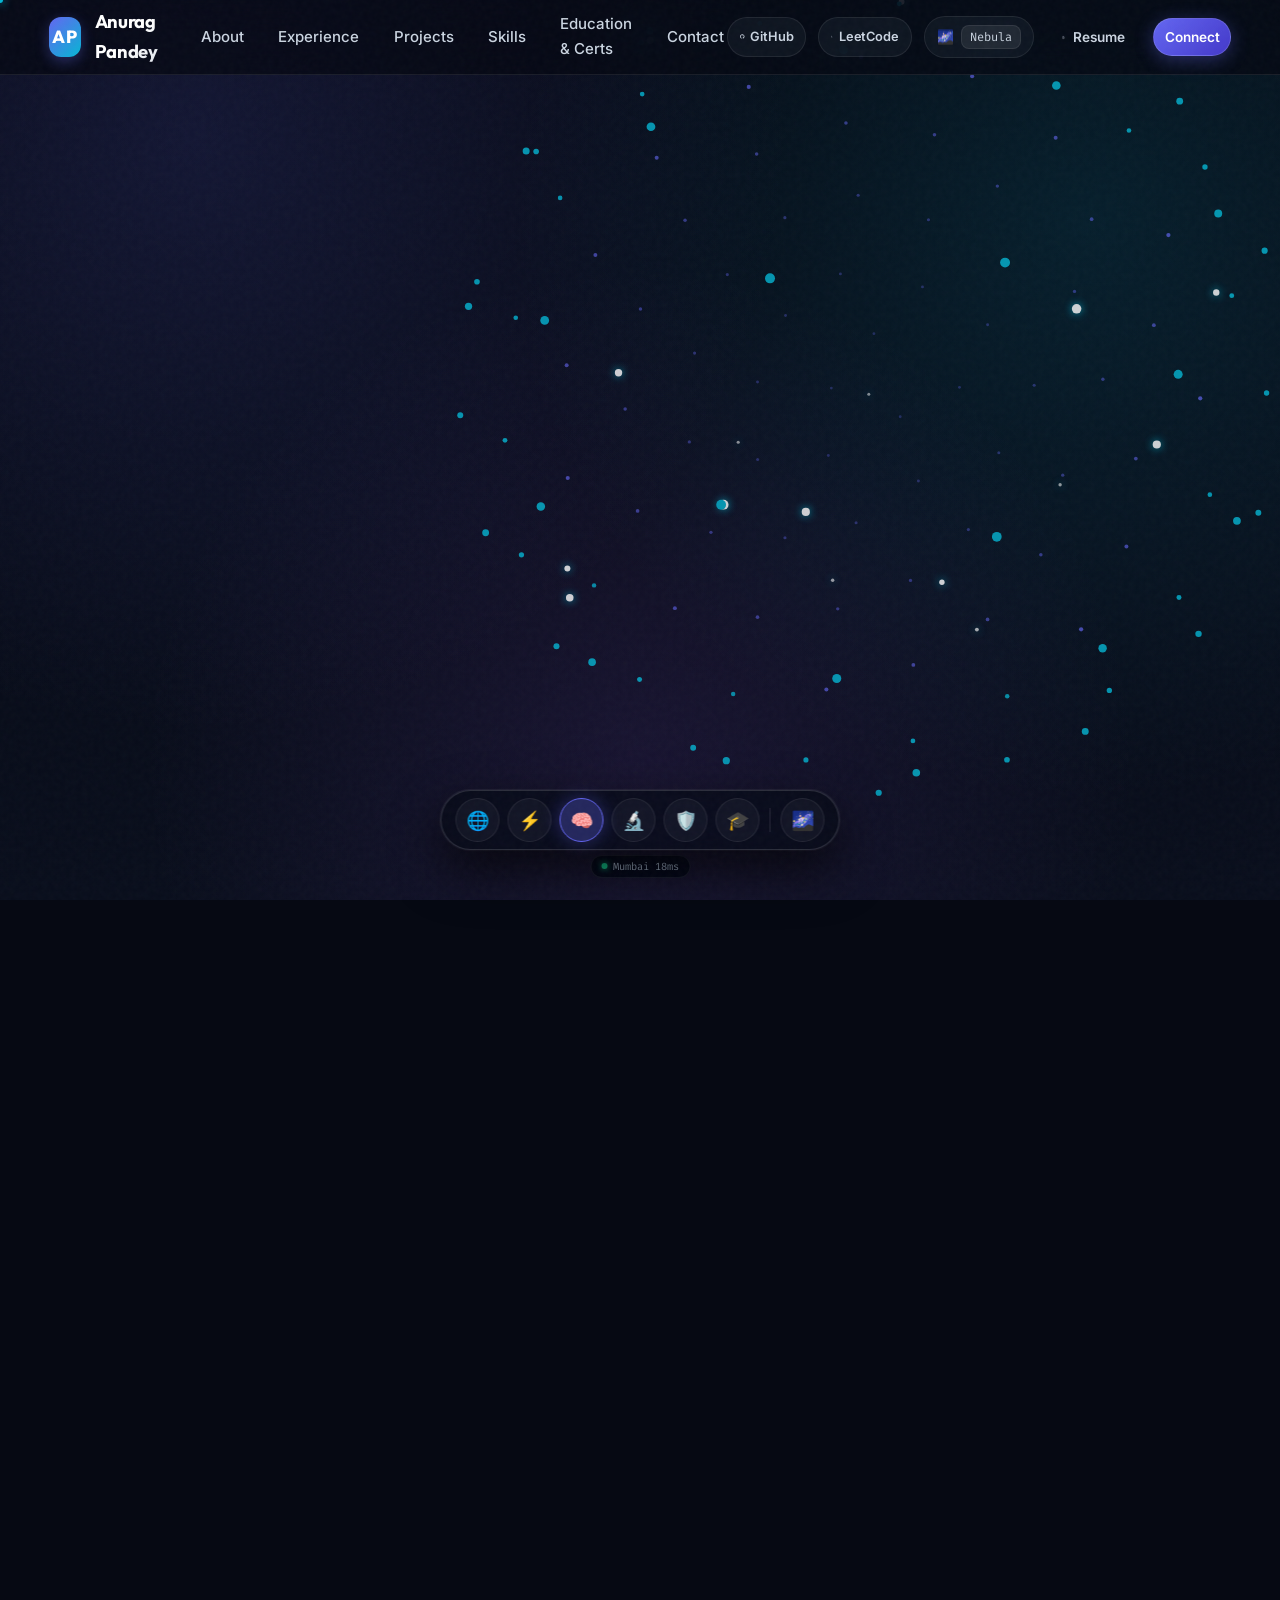
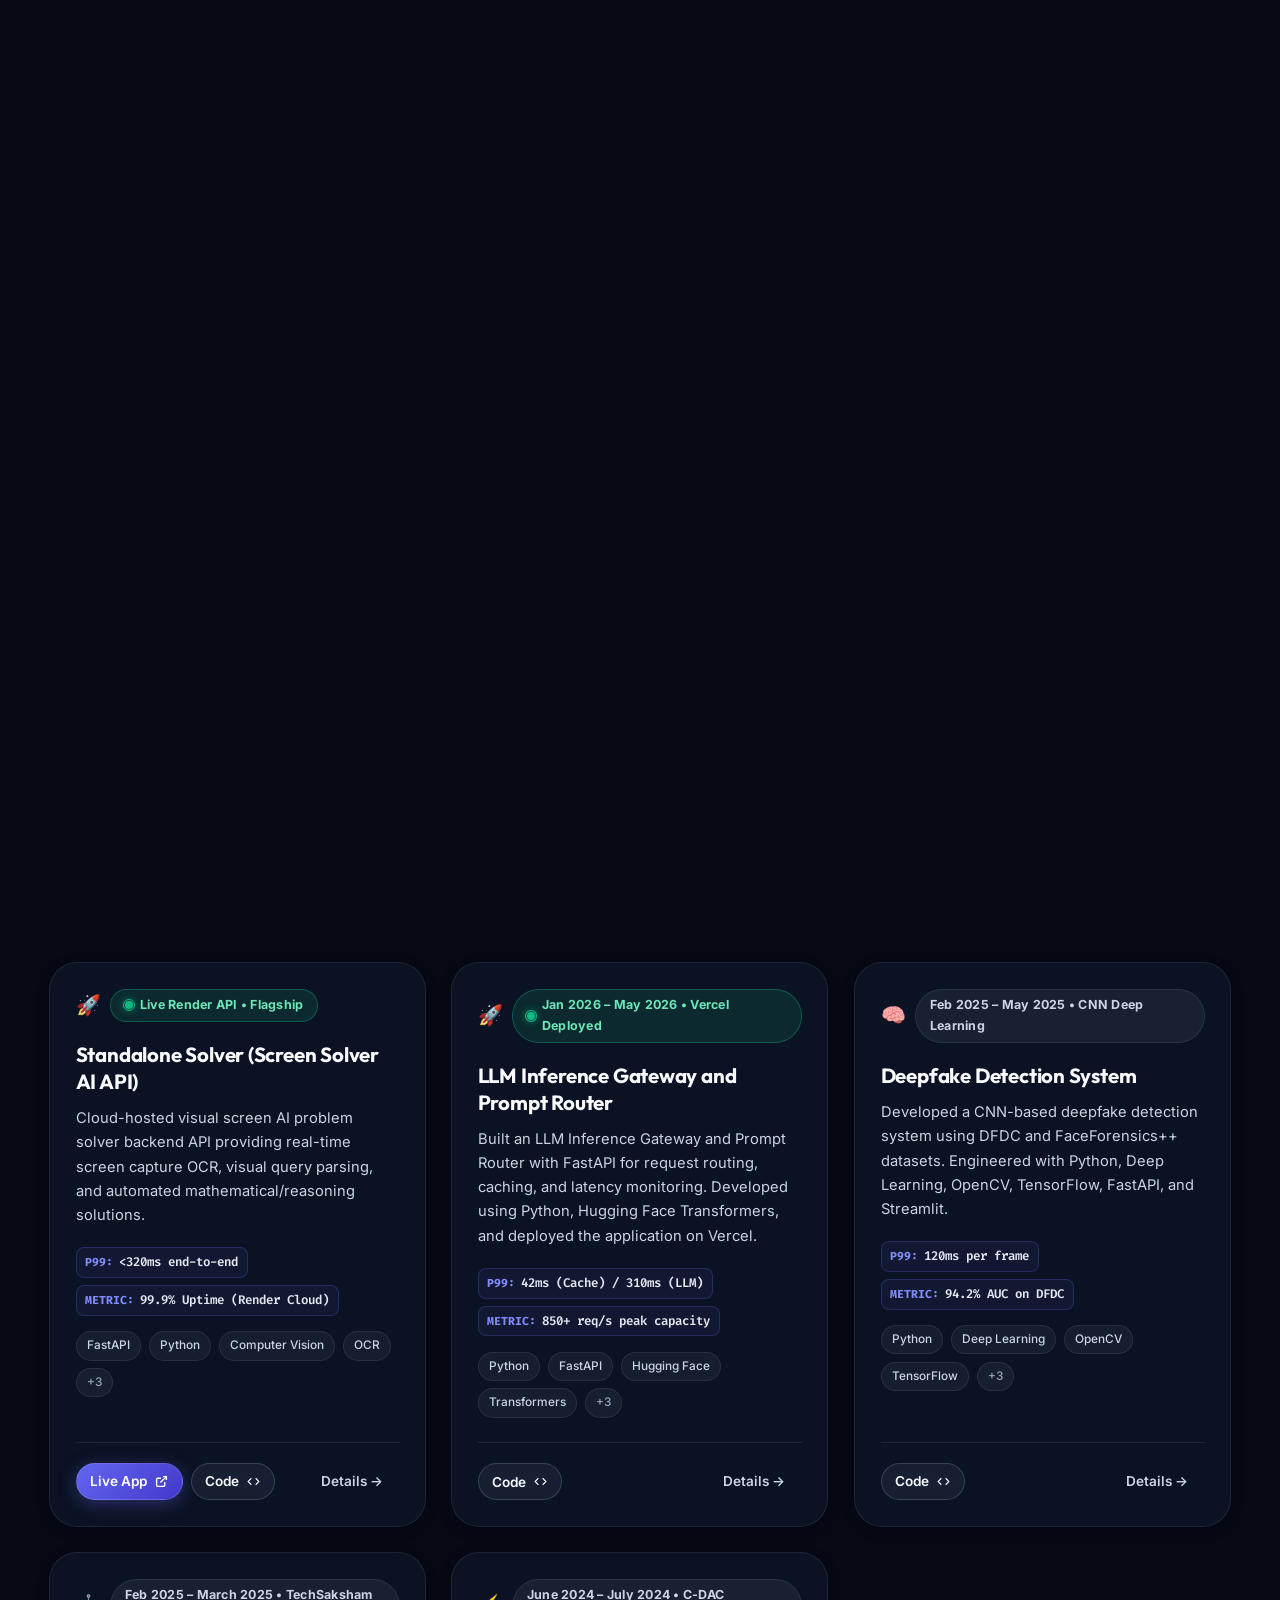
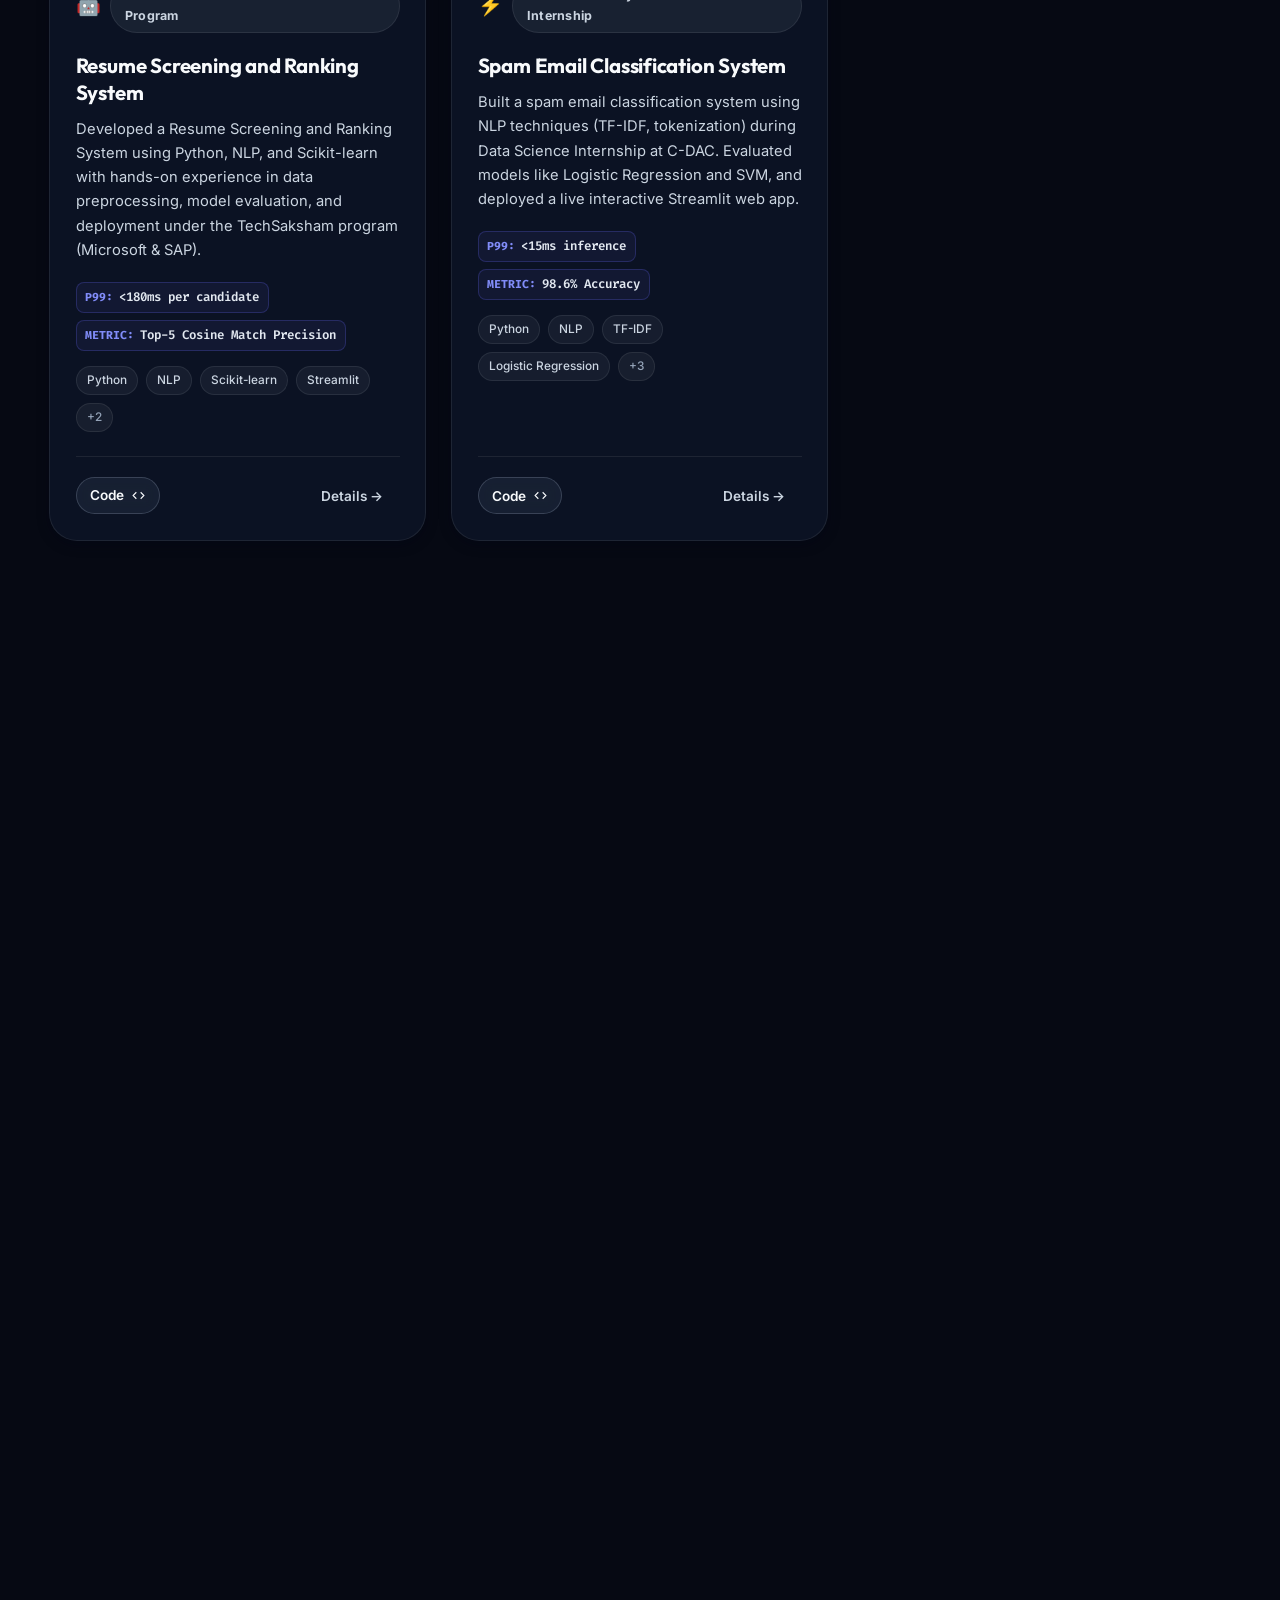
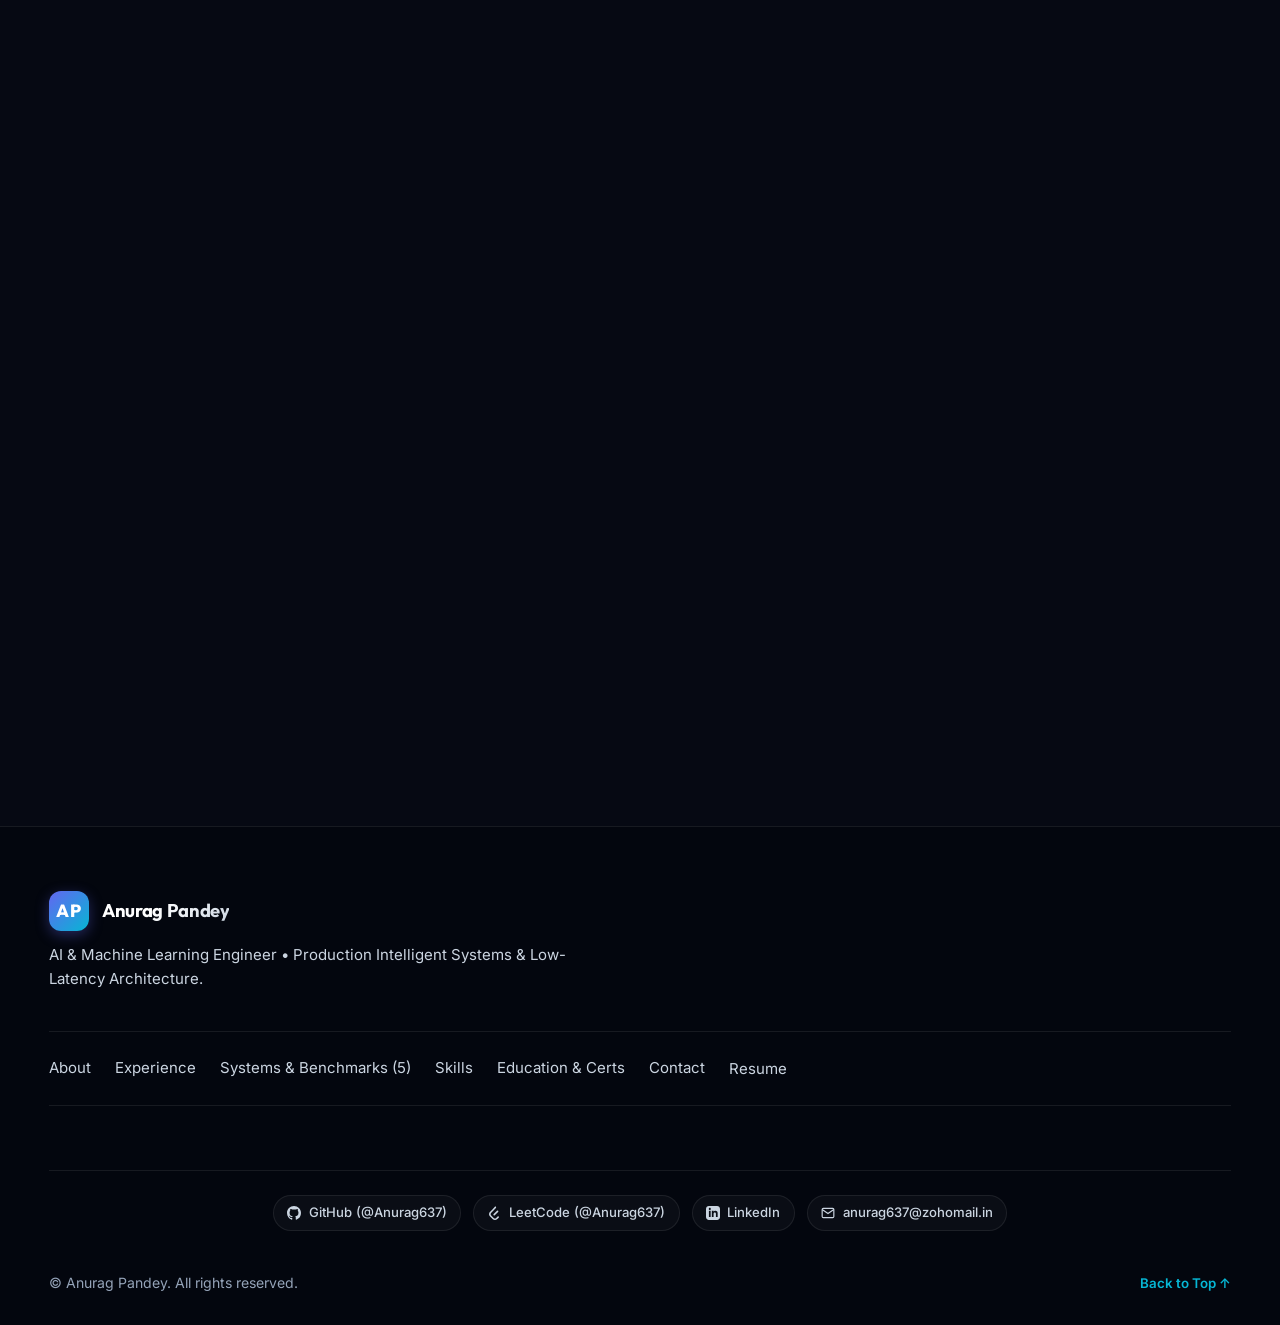
==== commit 512ef884: "fix(links): update linkedin to anurag637 and add direct github and leetcode header pills" ====
--- a/index.html
+++ b/index.html
@@ -48,7 +48,7 @@
         "email": "anurag637@zohomail.in",
         "sameAs": [
           "https://github.com/Anurag637",
-          "https://www.linkedin.com/in/anurag-pandey-connect/",
+          "https://www.linkedin.com/in/anurag637/",
           "https://leetcode.com/u/Anurag637/"
         ],
         "knowsAbout": [
@@ -95,6 +95,36 @@
 
           <!-- Header Action Buttons -->
           <div class="header-actions">
+            <!-- GitHub Direct Profile Link -->
+            <a
+              href="https://github.com/Anurag637"
+              target="_blank"
+              rel="noreferrer"
+              class="btn-icon header-social-btn"
+              title="Anurag Pandey on GitHub (@Anurag637)"
+              aria-label="GitHub Profile"
+            >
+              <svg width="15" height="15" viewBox="0 0 24 24" fill="currentColor">
+                <path d="M12 0C5.37 0 0 5.37 0 12c0 5.31 3.435 9.795 8.205 11.385.6.105.825-.255.825-.57 0-.285-.015-1.23-.015-2.235-3.015.555-3.795-.735-4.035-1.41-.135-.345-.72-1.41-1.23-1.695-.42-.225-1.02-.78-.015-.795.945-.015 1.62.87 1.845 1.23 1.08 1.815 2.805 1.305 3.495.99.105-.78.42-1.305.765-1.605-2.67-.3-5.46-1.335-5.46-5.925 0-1.305.465-2.385 1.23-3.225-.12-.3-.54-1.53.12-3.18 0 0 1.005-.315 3.3 1.23.96-.27 1.98-.405 3-.405s2.04.135 3 .405c2.295-1.56 3.3-1.23 3.3-1.23.66 1.65.24 2.88.12 3.18.765.84 1.23 1.905 1.23 3.225 0 4.605-2.805 5.625-5.475 5.925.435.375.81 1.095.81 2.22 0 1.605-.015 2.895-.015 3.3 0 .315.225.69.825.57A12.02 12.02 0 0024 12c0-6.63-5.37-12-12-12z"/>
+              </svg>
+              <span class="header-social-label">GitHub</span>
+            </a>
+
+            <!-- LeetCode Direct Profile Link -->
+            <a
+              href="https://leetcode.com/u/Anurag637/"
+              target="_blank"
+              rel="noreferrer"
+              class="btn-icon header-social-btn"
+              title="Anurag Pandey on LeetCode (@Anurag637)"
+              aria-label="LeetCode Profile"
+            >
+              <svg width="15" height="15" viewBox="0 0 24 24" fill="currentColor">
+                <path d="M13.483 0a1.374 1.374 0 0 0-.961.438L7.116 6.226l-3.854 4.126a5.266 5.266 0 0 0-1.209 2.104 5.35 5.35 0 0 0-.125.513 5.527 5.527 0 0 0 .062 2.362 5.83 5.83 0 0 0 .349 1.017 5.938 5.938 0 0 0 1.271 1.818l4.277 4.193.039.038c2.248 2.165 5.852 2.133 8.063-.074l2.396-2.392c.54-.54.54-1.414.003-1.955a1.378 1.378 0 0 0-1.951-.003l-2.396 2.392a3.021 3.021 0 0 1-4.205.038l-.02-.019-4.276-4.193c-.652-.64-.972-1.469-.948-2.263a2.68 2.68 0 0 1 .666-1.794l3.774-4.04 4.542-4.86a1.375 1.375 0 0 0-.996-2.317zm3.845 8.163a1.38 1.38 0 0 0-1.951.002l-5.698 5.698a1.38 1.38 0 0 0 1.951 1.951l5.698-5.698a1.38 1.38 0 0 0 0-1.953z"/>
+              </svg>
+              <span class="header-social-label">LeetCode</span>
+            </a>
+
             <!-- Theme Mode Switcher -->
             <button class="btn-icon" id="theme-toggle-btn" title="Switch Theme (Nebula, Matrix, Tokyo, OLED)" aria-label="Toggle Theme">
               <span id="theme-icon">🌌</span>
@@ -225,7 +255,7 @@
                 </a>
 
                 <a
-                  href="https://www.linkedin.com/in/anurag-pandey-connect/"
+                  href="https://www.linkedin.com/in/anurag637/"
                   target="_blank"
                   rel="noreferrer"
                   class="social-pill"
@@ -235,7 +265,7 @@
                     <path d="M19 0h-14c-2.761 0-5 2.239-5 5v14c0 2.761 2.239 5 5 5h14c2.762 0 5-2.239 5-5v-14c0-2.761-2.238-5-5-5zm-11 19h-3v-11h3v11zm-1.5-12.268c-.966 0-1.75-.79-1.75-1.764s.784-1.764 1.75-1.764 1.75.79 1.75 1.764-.783 1.764-1.75 1.764zm13.5 12.268h-3v-5.604c0-3.368-4-3.113-4 0v5.604h-3v-11h3v1.765c1.396-2.586 7-2.777 7 2.476v6.759z"/>
                   </svg>
                   <span>LinkedIn</span>
-                  <span class="pill-stat">/in/anurag-pandey-connect</span>
+                  <span class="pill-stat">/in/anurag637</span>
                 </a>
 
                 <a
@@ -318,6 +348,14 @@
                   <div class="live-metric-row">
                     <span class="metric-key">STANDALONE SOLVER:</span>
                     <span class="metric-val highlight-purple">&lt;320ms P99 (Render Cloud)</span>
+                  </div>
+                  <div class="live-metric-row">
+                    <span class="metric-key">LEETCODE:</span>
+                    <a href="https://leetcode.com/u/Anurag637/" target="_blank" rel="noreferrer" class="metric-val highlight-cyan" style="text-decoration: none;">@Anurag637 ↗</a>
+                  </div>
+                  <div class="live-metric-row">
+                    <span class="metric-key">GITHUB:</span>
+                    <a href="https://github.com/Anurag637" target="_blank" rel="noreferrer" class="metric-val highlight-green" style="text-decoration: none;">@Anurag637 ↗</a>
                   </div>
                 </div>
               </div>
@@ -1063,7 +1101,9 @@
               <div class="skills-wrap">
                 <span class="skill-pill highlight">Python</span>
                 <span class="skill-pill highlight">Java</span>
-                <span class="skill-pill highlight">DSA</span>
+                <a href="https://leetcode.com/u/Anurag637/" target="_blank" rel="noreferrer" class="skill-pill highlight" title="View Anurag Pandey on LeetCode (@Anurag637)" style="text-decoration: none;">
+                  DSA (LeetCode @Anurag637 ↗)
+                </a>
                 <span class="skill-pill">SQL</span>
                 <span class="skill-pill">AWS (Basic)</span>
               </div>
@@ -1272,11 +1312,11 @@
                     <div class="channel-icon">💼</div>
                     <div class="channel-body">
                       <span class="channel-title">LinkedIn</span>
-                      <a href="https://www.linkedin.com/in/anurag-pandey-connect/" target="_blank" rel="noreferrer" class="channel-value">
-                        linkedin.com/in/anurag-pandey-connect
+                      <a href="https://www.linkedin.com/in/anurag637/" target="_blank" rel="noreferrer" class="channel-value">
+                        linkedin.com/in/anurag637
                       </a>
                     </div>
-                    <a href="https://www.linkedin.com/in/anurag-pandey-connect/" target="_blank" rel="noreferrer" class="channel-action-btn">
+                    <a href="https://www.linkedin.com/in/anurag637/" target="_blank" rel="noreferrer" class="channel-action-btn">
                       Visit &rarr;
                     </a>
                   </div>
@@ -1429,6 +1469,25 @@
             <button class="footer-link-btn" id="footer-resume-btn">Resume</button>
           </div>
 
+          <div class="footer-social-row">
+            <a href="https://github.com/Anurag637" target="_blank" rel="noreferrer" class="footer-social-pill">
+              <svg width="14" height="14" viewBox="0 0 24 24" fill="currentColor"><path d="M12 0C5.37 0 0 5.37 0 12c0 5.31 3.435 9.795 8.205 11.385.6.105.825-.255.825-.57 0-.285-.015-1.23-.015-2.235-3.015.555-3.795-.735-4.035-1.41-.135-.345-.72-1.41-1.23-1.695-.42-.225-1.02-.78-.015-.795.945-.015 1.62.87 1.845 1.23 1.08 1.815 2.805 1.305 3.495.99.105-.78.42-1.305.765-1.605-2.67-.3-5.46-1.335-5.46-5.925 0-1.305.465-2.385 1.23-3.225-.12-.3-.54-1.53.12-3.18 0 0 1.005-.315 3.3 1.23.96-.27 1.98-.405 3-.405s2.04.135 3 .405c2.295-1.56 3.3-1.23 3.3-1.23.66 1.65.24 2.88.12 3.18.765.84 1.23 1.905 1.23 3.225 0 4.605-2.805 5.625-5.475 5.925.435.375.81 1.095.81 2.22 0 1.605-.015 2.895-.015 3.3 0 .315.225.69.825.57A12.02 12.02 0 0024 12c0-6.63-5.37-12-12-12z"/></svg>
+              GitHub (@Anurag637)
+            </a>
+            <a href="https://leetcode.com/u/Anurag637/" target="_blank" rel="noreferrer" class="footer-social-pill">
+              <svg width="14" height="14" viewBox="0 0 24 24" fill="currentColor"><path d="M13.483 0a1.374 1.374 0 0 0-.961.438L7.116 6.226l-3.854 4.126a5.266 5.266 0 0 0-1.209 2.104 5.35 5.35 0 0 0-.125.513 5.527 5.527 0 0 0 .062 2.362 5.83 5.83 0 0 0 .349 1.017 5.938 5.938 0 0 0 1.271 1.818l4.277 4.193.039.038c2.248 2.165 5.852 2.133 8.063-.074l2.396-2.392c.54-.54.54-1.414.003-1.955a1.378 1.378 0 0 0-1.951-.003l-2.396 2.392a3.021 3.021 0 0 1-4.205.038l-.02-.019-4.276-4.193c-.652-.64-.972-1.469-.948-2.263a2.68 2.68 0 0 1 .666-1.794l3.774-4.04 4.542-4.86a1.375 1.375 0 0 0-.996-2.317zm3.845 8.163a1.38 1.38 0 0 0-1.951.002l-5.698 5.698a1.38 1.38 0 0 0 1.951 1.951l5.698-5.698a1.38 1.38 0 0 0 0-1.953z"/></svg>
+              LeetCode (@Anurag637)
+            </a>
+            <a href="https://www.linkedin.com/in/anurag637/" target="_blank" rel="noreferrer" class="footer-social-pill">
+              <svg width="14" height="14" viewBox="0 0 24 24" fill="currentColor"><path d="M19 0h-14c-2.761 0-5 2.239-5 5v14c0 2.761 2.239 5 5 5h14c2.762 0 5-2.239 5-5v-14c0-2.761-2.238-5-5-5zm-11 19h-3v-11h3v11zm-1.5-12.268c-.966 0-1.75-.79-1.75-1.764s.784-1.764 1.75-1.764 1.75.79 1.75 1.764-.783 1.764-1.75 1.764zm13.5 12.268h-3v-5.604c0-3.368-4-3.113-4 0v5.604h-3v-11h3v1.765c1.396-2.586 7-2.777 7 2.476v6.759z"/></svg>
+              LinkedIn
+            </a>
+            <a href="mailto:anurag637@zohomail.in" class="footer-social-pill">
+              <svg width="14" height="14" viewBox="0 0 24 24" fill="none" stroke="currentColor" stroke-width="2"><path d="M4 4h16c1.1 0 2 .9 2 2v12c0 1.1-.9 2-2 2H4c-1.1 0-2-.9-2-2V6c0-1.1.9-2 2-2z"></path><polyline points="22,6 12,13 2,6"></polyline></svg>
+              anurag637@zohomail.in
+            </a>
+          </div>
+
           <div class="footer-bottom">
             <p>&copy; <span id="year"></span> Anurag Pandey. All rights reserved.</p>
             <button class="back-to-top-btn" id="back-to-top-btn" aria-label="Back to top">
@@ -1468,7 +1527,7 @@
             <div class="resume-contact-row">
               <a href="mailto:anurag637@zohomail.in">anurag637@zohomail.in</a>
               <span>•</span>
-              <a href="https://www.linkedin.com/in/anurag-pandey-connect/" target="_blank" rel="noreferrer">LinkedIn</a>
+              <a href="https://www.linkedin.com/in/anurag637/" target="_blank" rel="noreferrer">LinkedIn</a>
               <span>•</span>
               <a href="https://github.com/Anurag637" target="_blank" rel="noreferrer">GitHub</a>
               <span>•</span>
--- a/style.css
+++ b/style.css
@@ -5578,3 +5578,68 @@
     padding: 1.5rem;
   }
 }
+
+
+/* ==========================================================================
+   HEADER & FOOTER SOCIAL CHANNELS (GITHUB & LEETCODE)
+   ========================================================================== */
+.header-social-btn {
+  text-decoration: none;
+  color: var(--text-muted);
+  display: inline-flex;
+  align-items: center;
+  gap: 0.35rem;
+}
+
+.header-social-btn:hover {
+  color: #ffffff;
+  border-color: rgba(99, 102, 241, 0.5);
+  background: rgba(99, 102, 241, 0.15);
+  box-shadow: 0 0 12px rgba(99, 102, 241, 0.25);
+}
+
+.header-social-label {
+  font-size: 0.8rem;
+  font-weight: 600;
+  letter-spacing: -0.01em;
+}
+
+@media (max-width: 900px) {
+  .header-social-label {
+    display: none;
+  }
+}
+
+.footer-social-row {
+  display: flex;
+  flex-wrap: wrap;
+  align-items: center;
+  justify-content: center;
+  gap: 0.75rem;
+  margin-top: 1.5rem;
+  padding-top: 1.5rem;
+  border-top: 1px solid var(--border-subtle);
+}
+
+.footer-social-pill {
+  display: inline-flex;
+  align-items: center;
+  gap: 0.45rem;
+  padding: 0.4rem 0.85rem;
+  border-radius: var(--radius-full);
+  background: rgba(255, 255, 255, 0.03);
+  border: 1px solid var(--border-subtle);
+  color: var(--text-muted);
+  font-size: 0.82rem;
+  font-weight: 500;
+  text-decoration: none;
+  transition: all 0.2s ease;
+}
+
+.footer-social-pill:hover {
+  color: #ffffff;
+  border-color: var(--primary-light);
+  background: rgba(99, 102, 241, 0.15);
+  box-shadow: 0 2px 10px rgba(99, 102, 241, 0.2);
+  transform: translateY(-1px);
+}
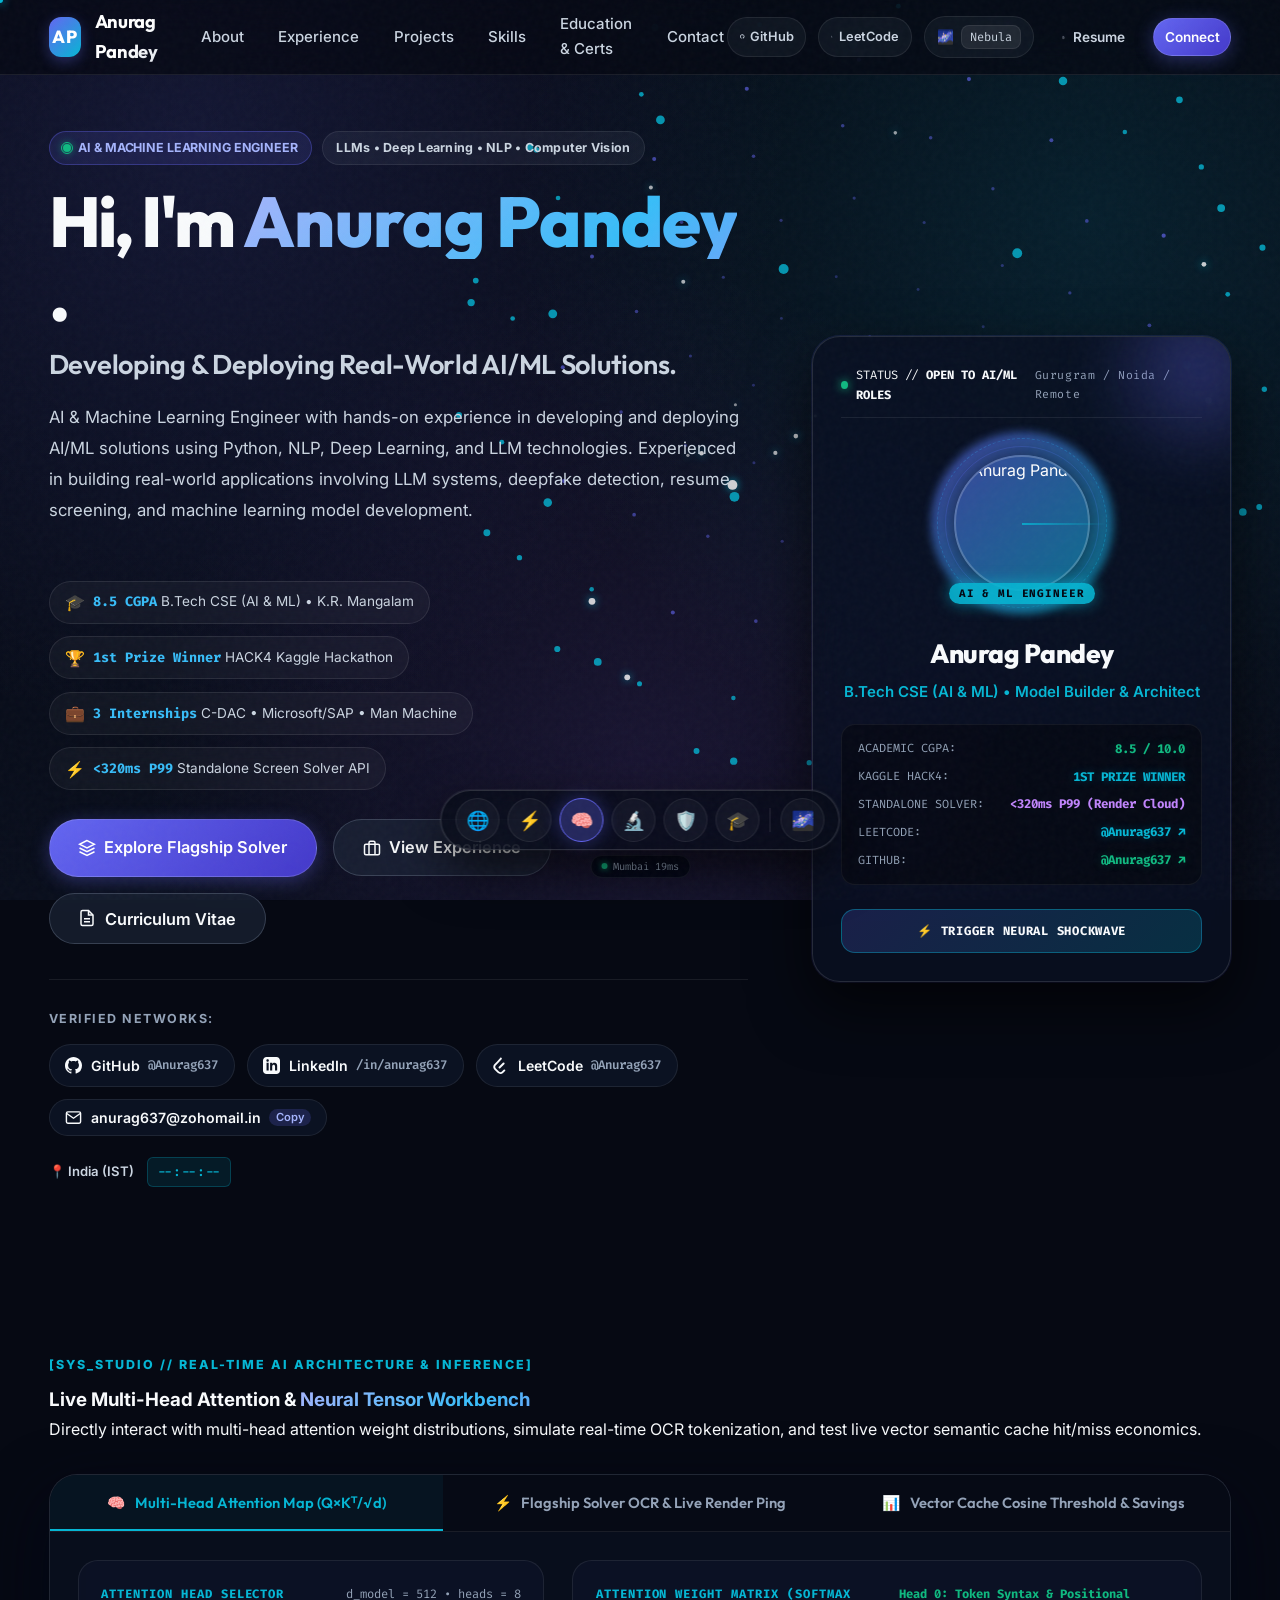
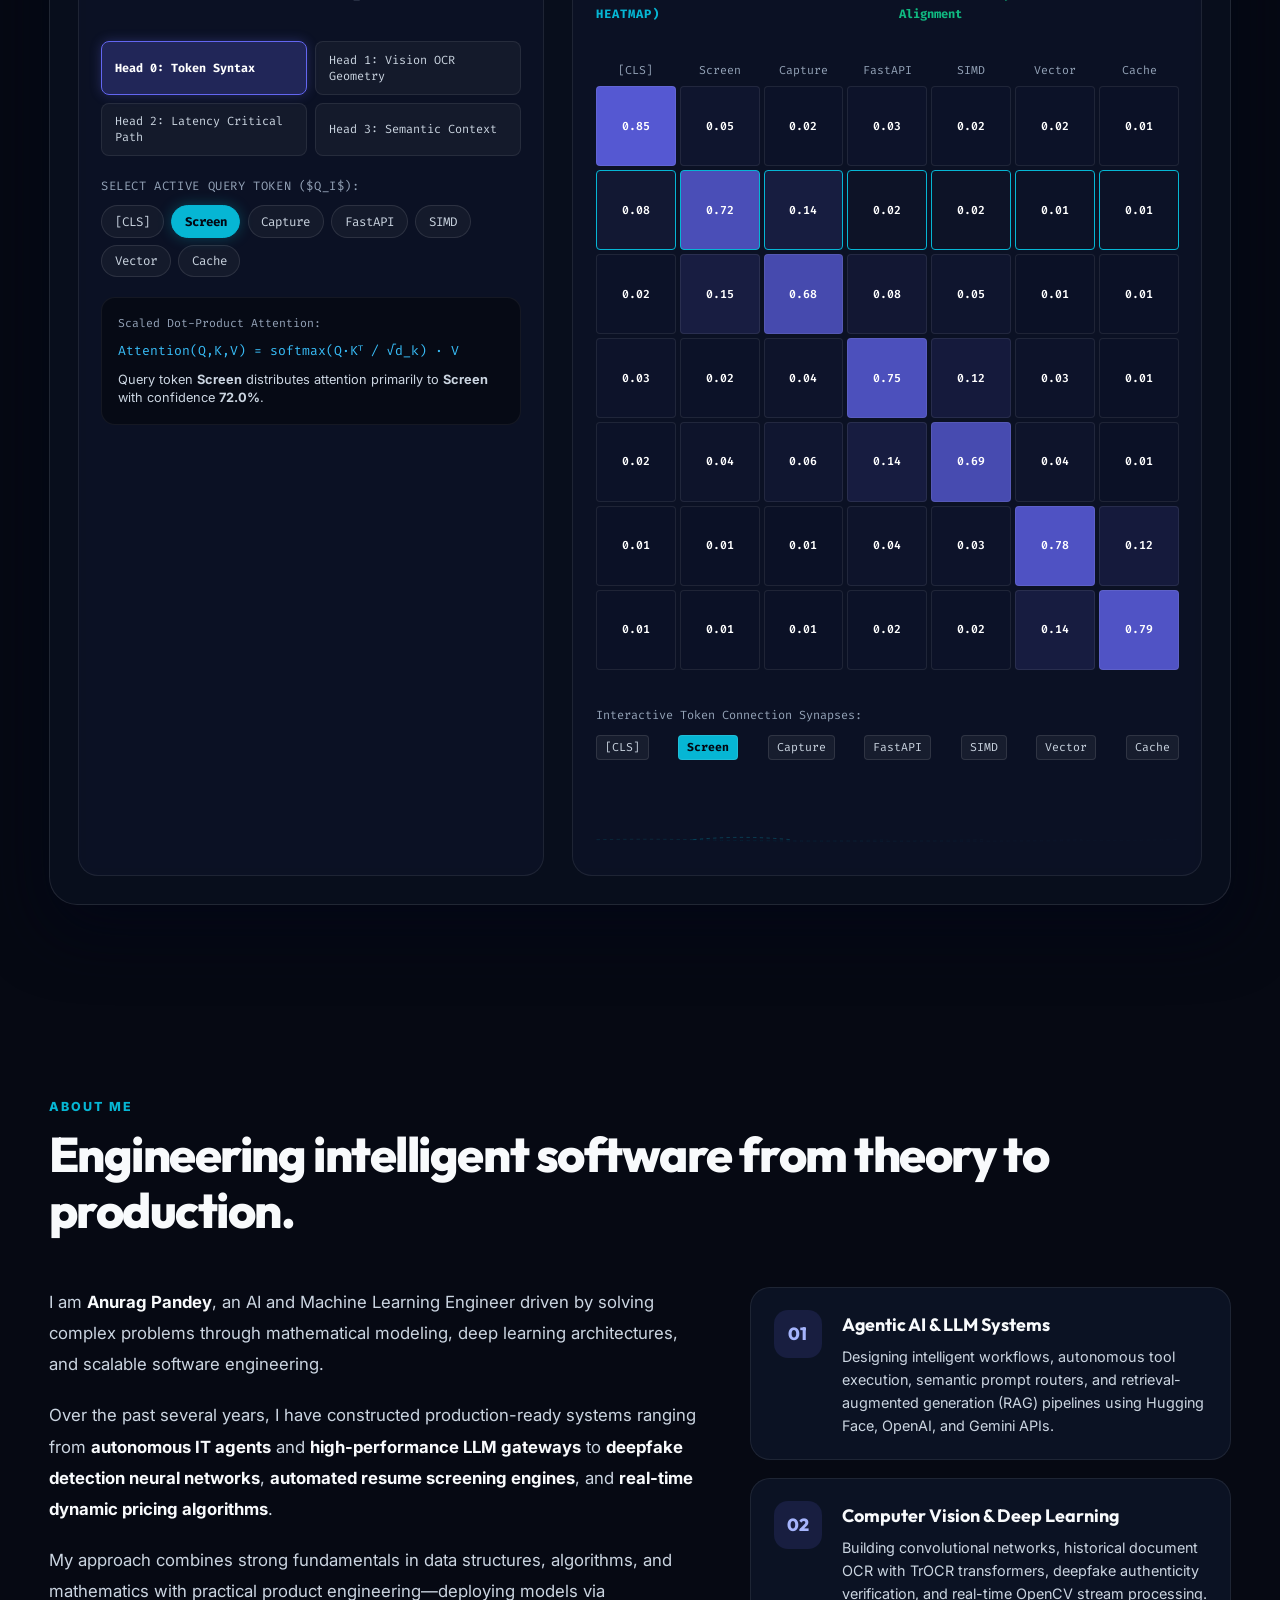
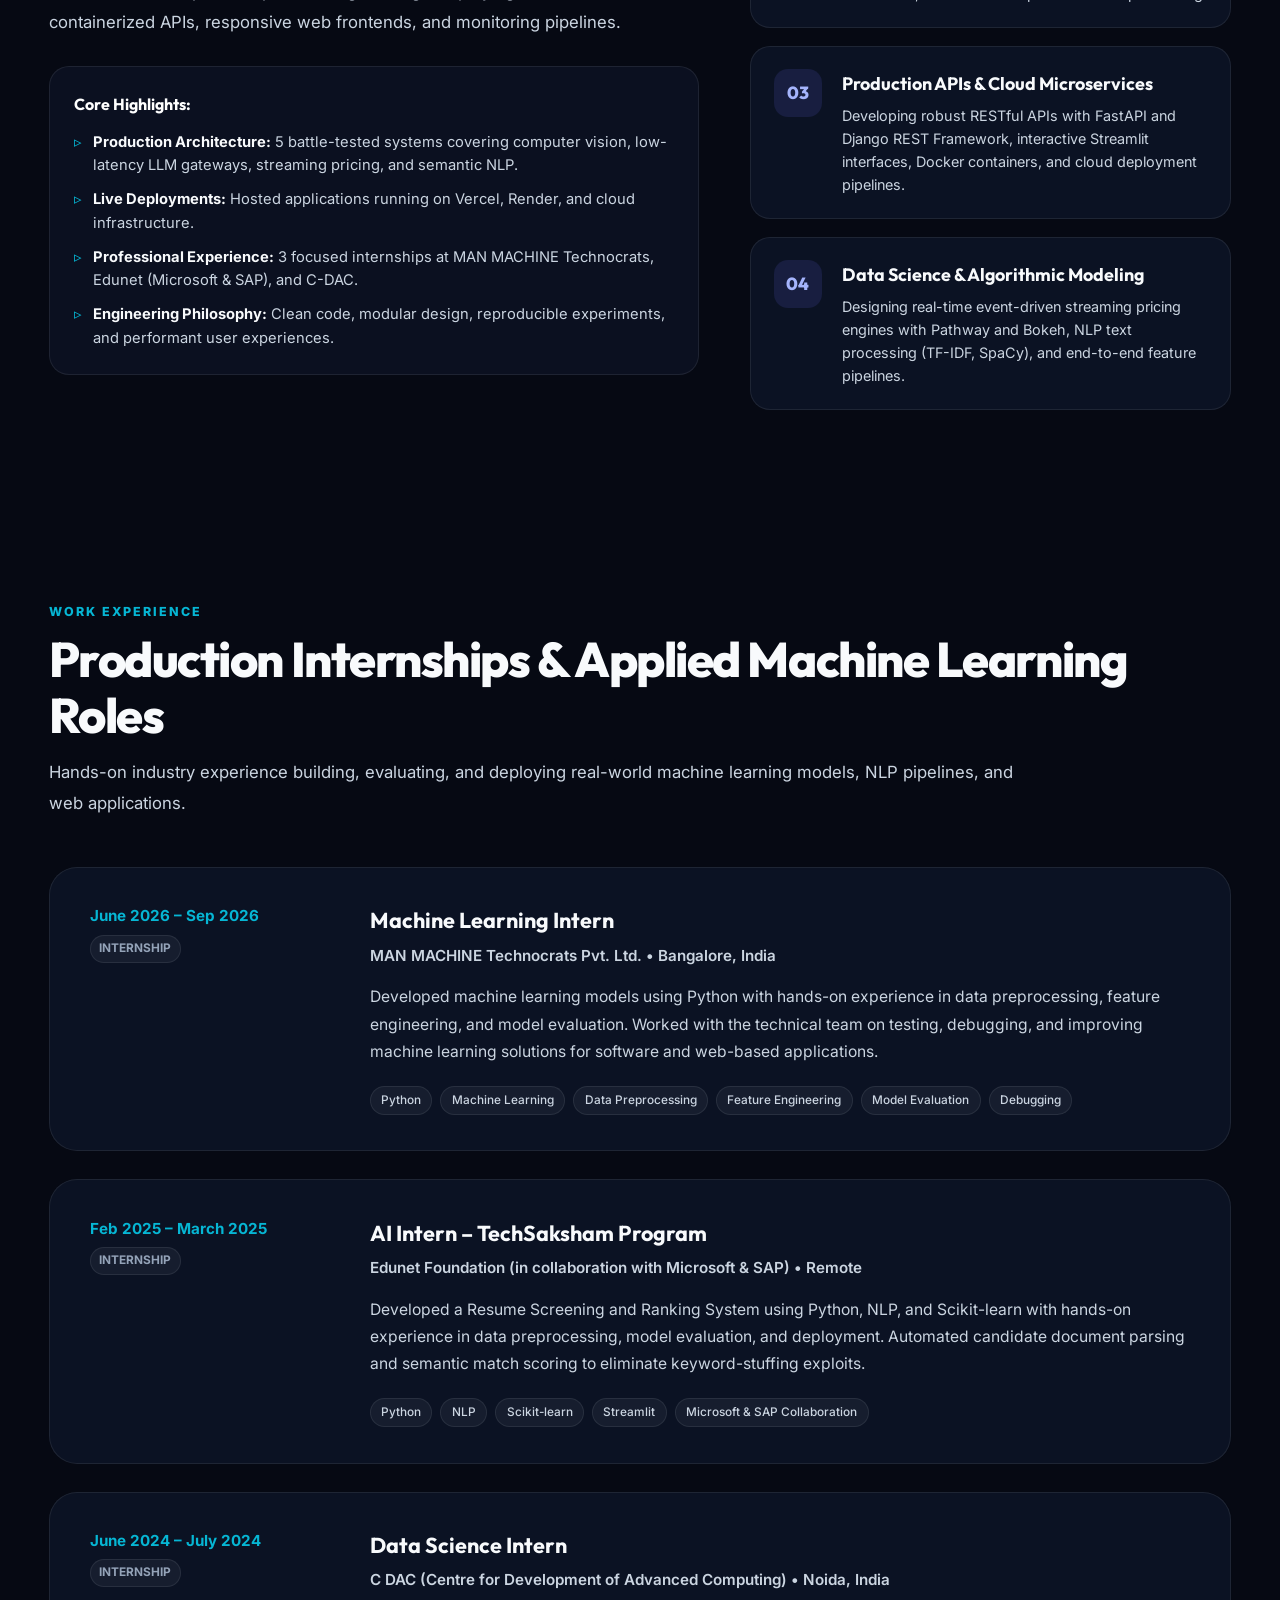
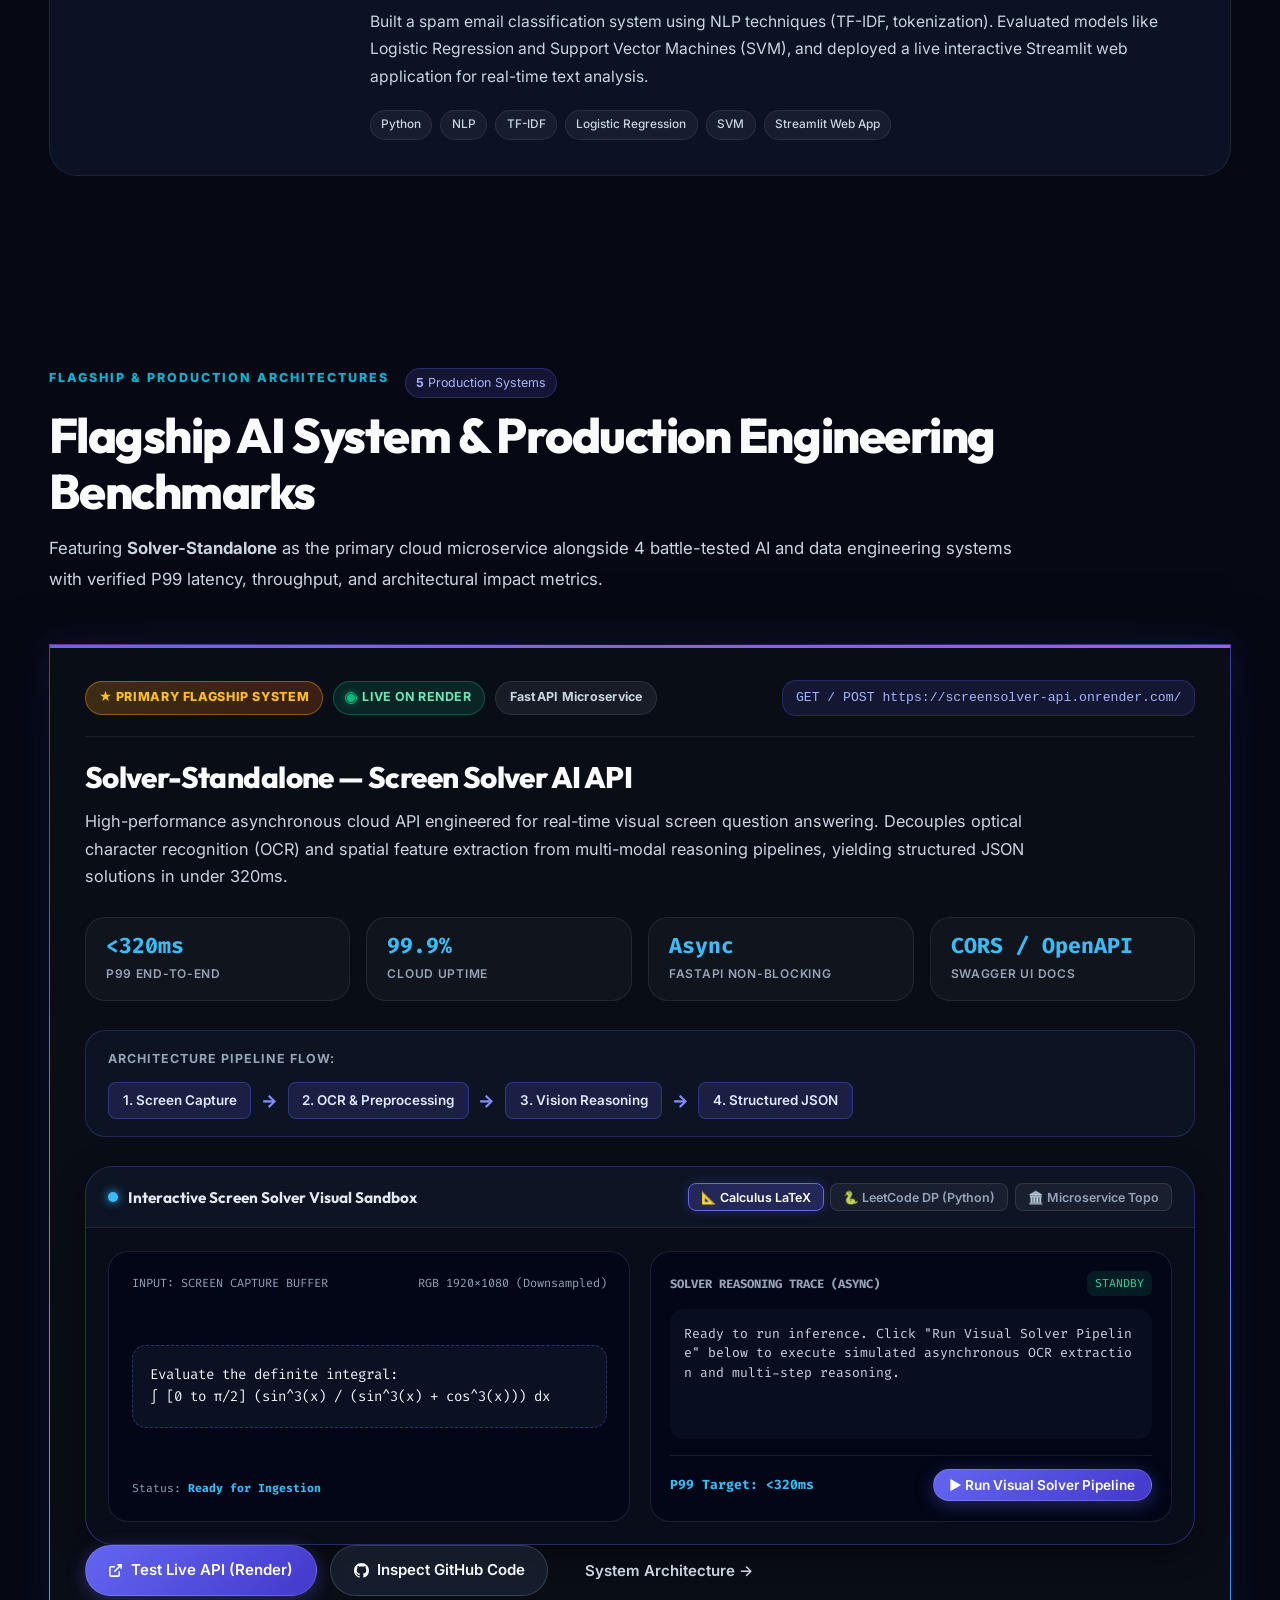
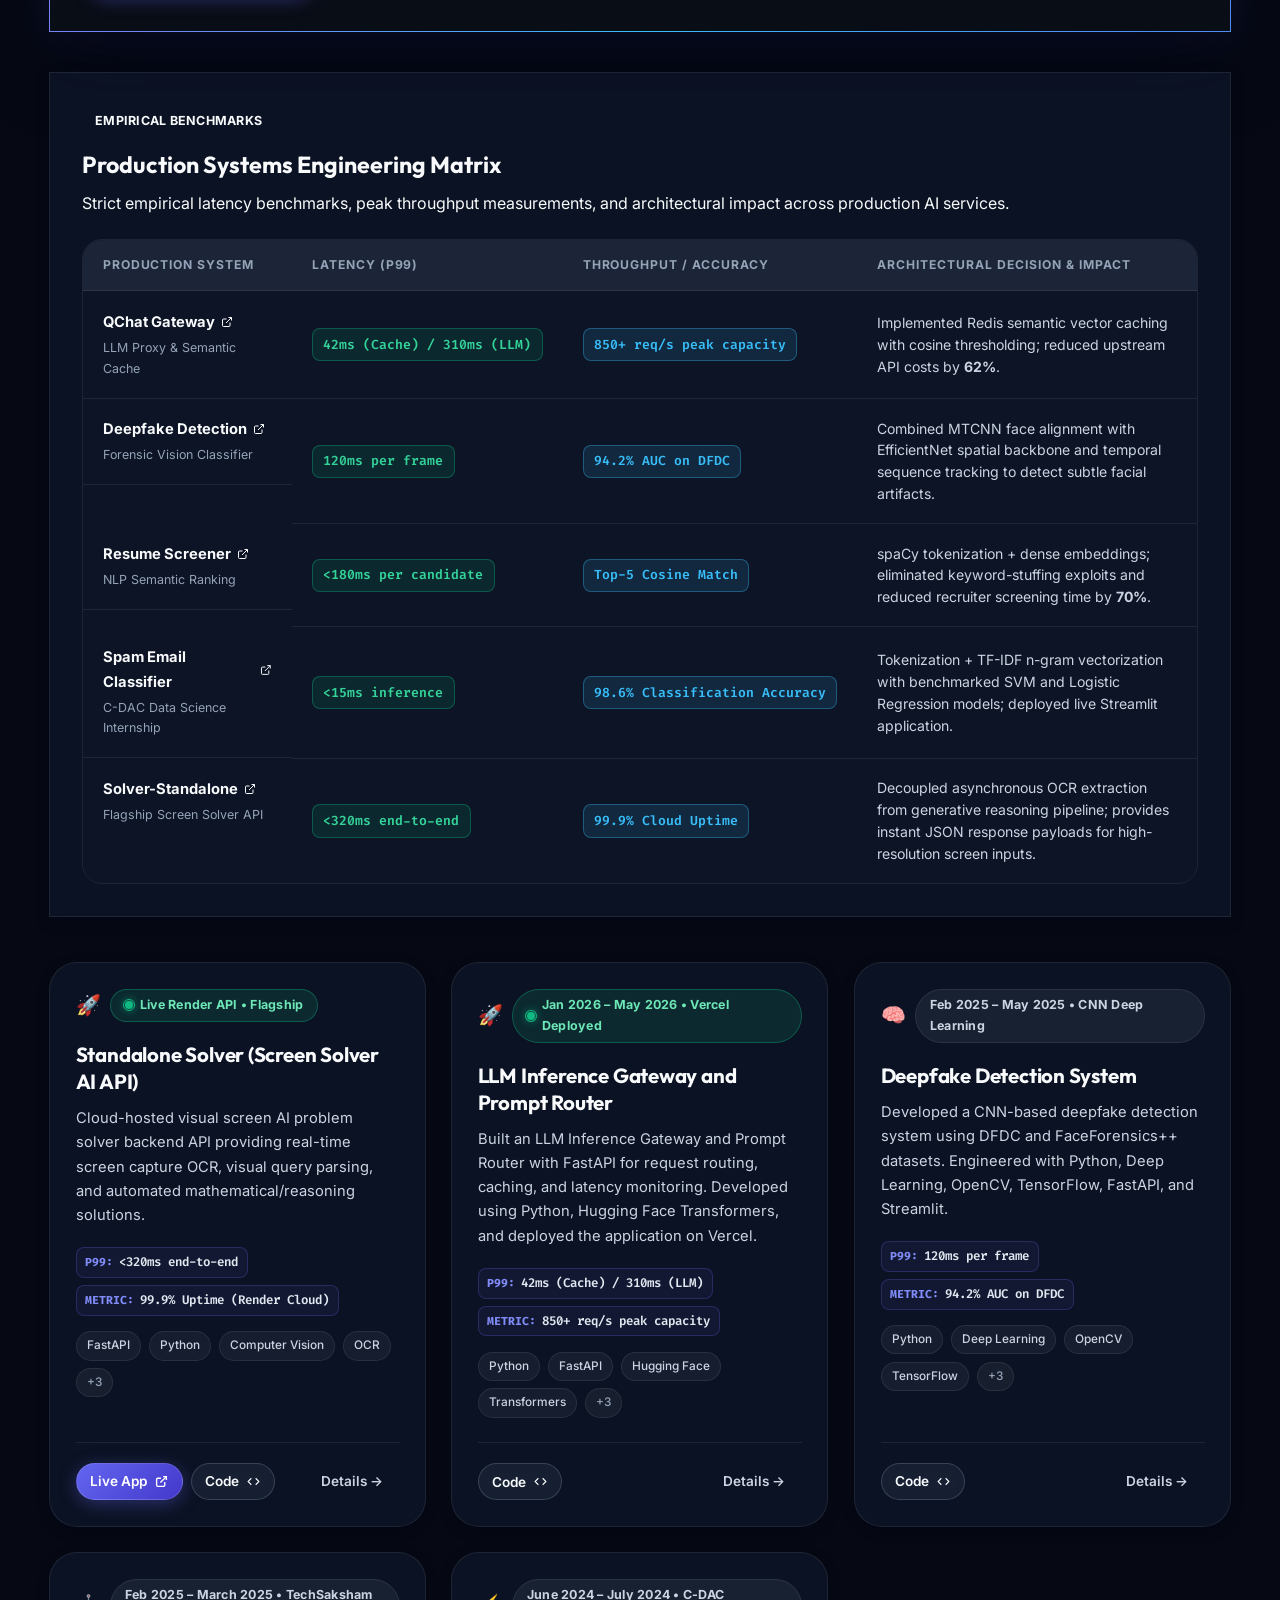
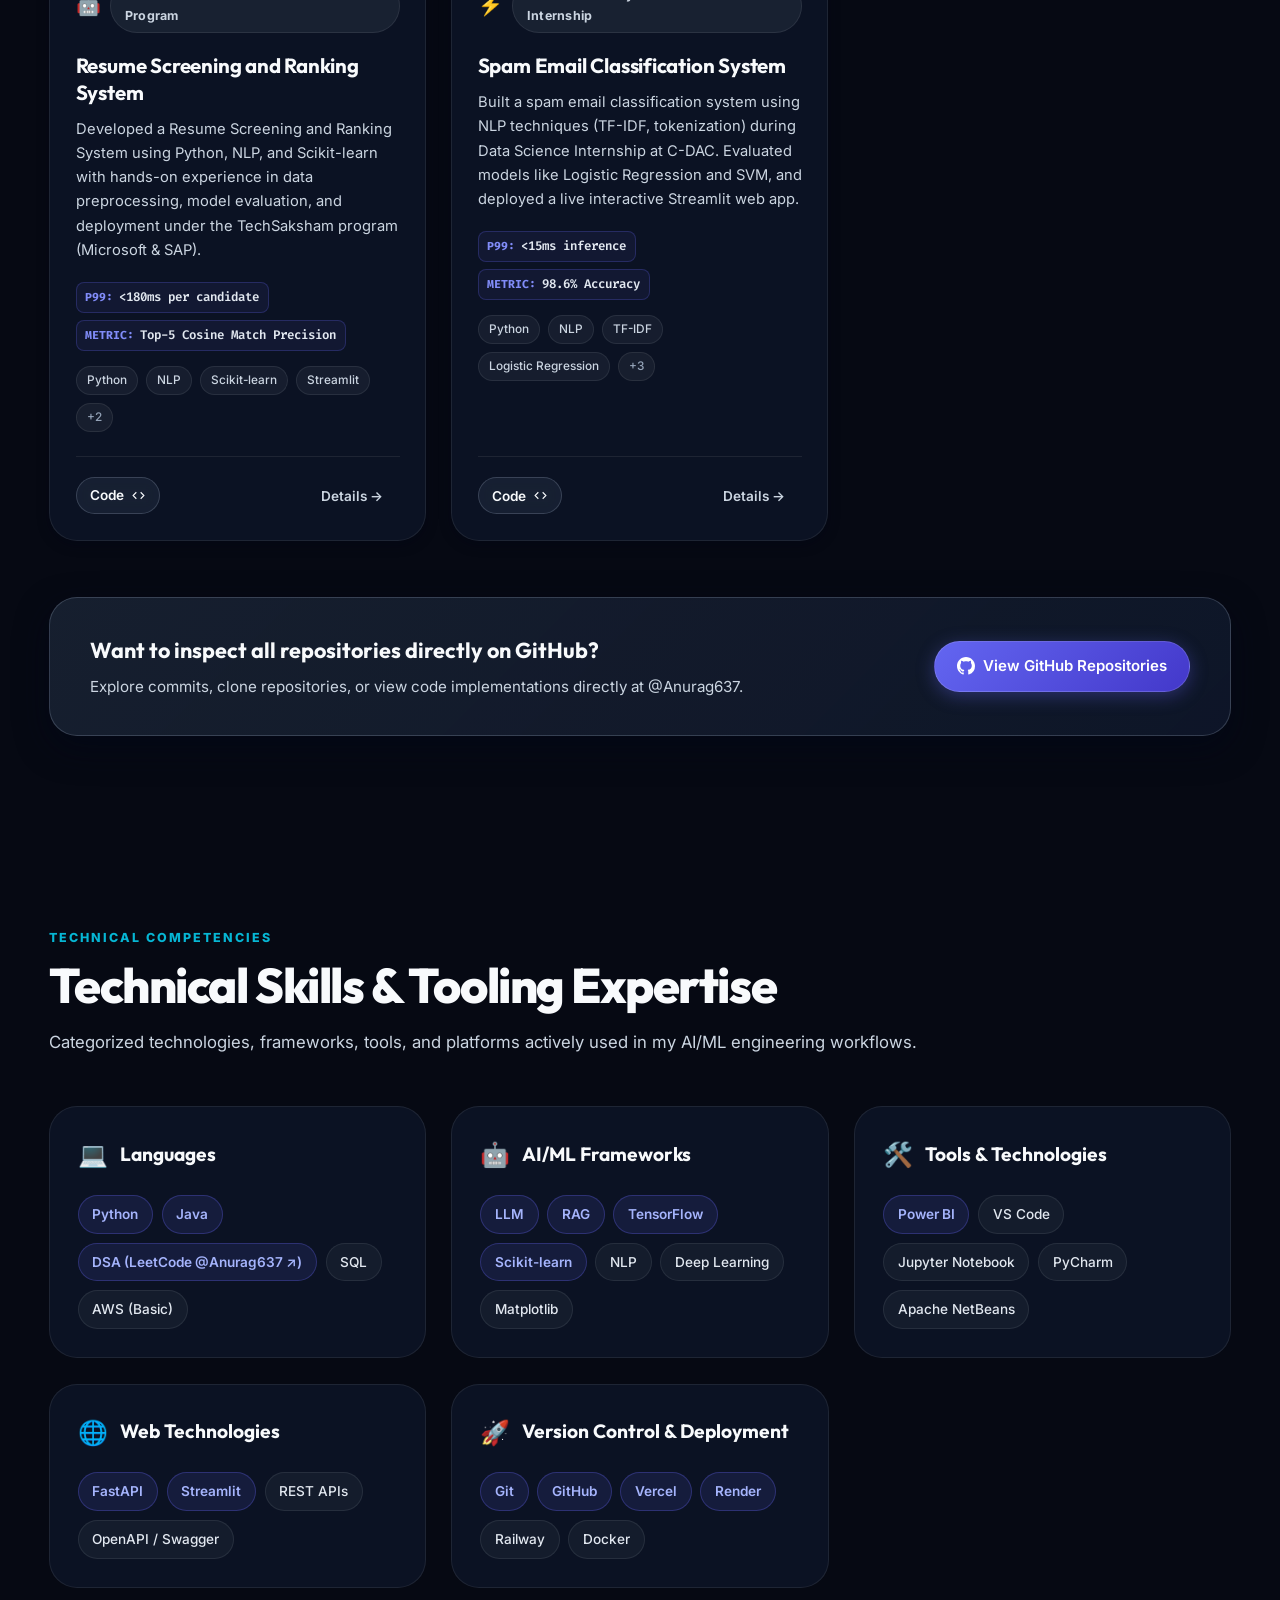
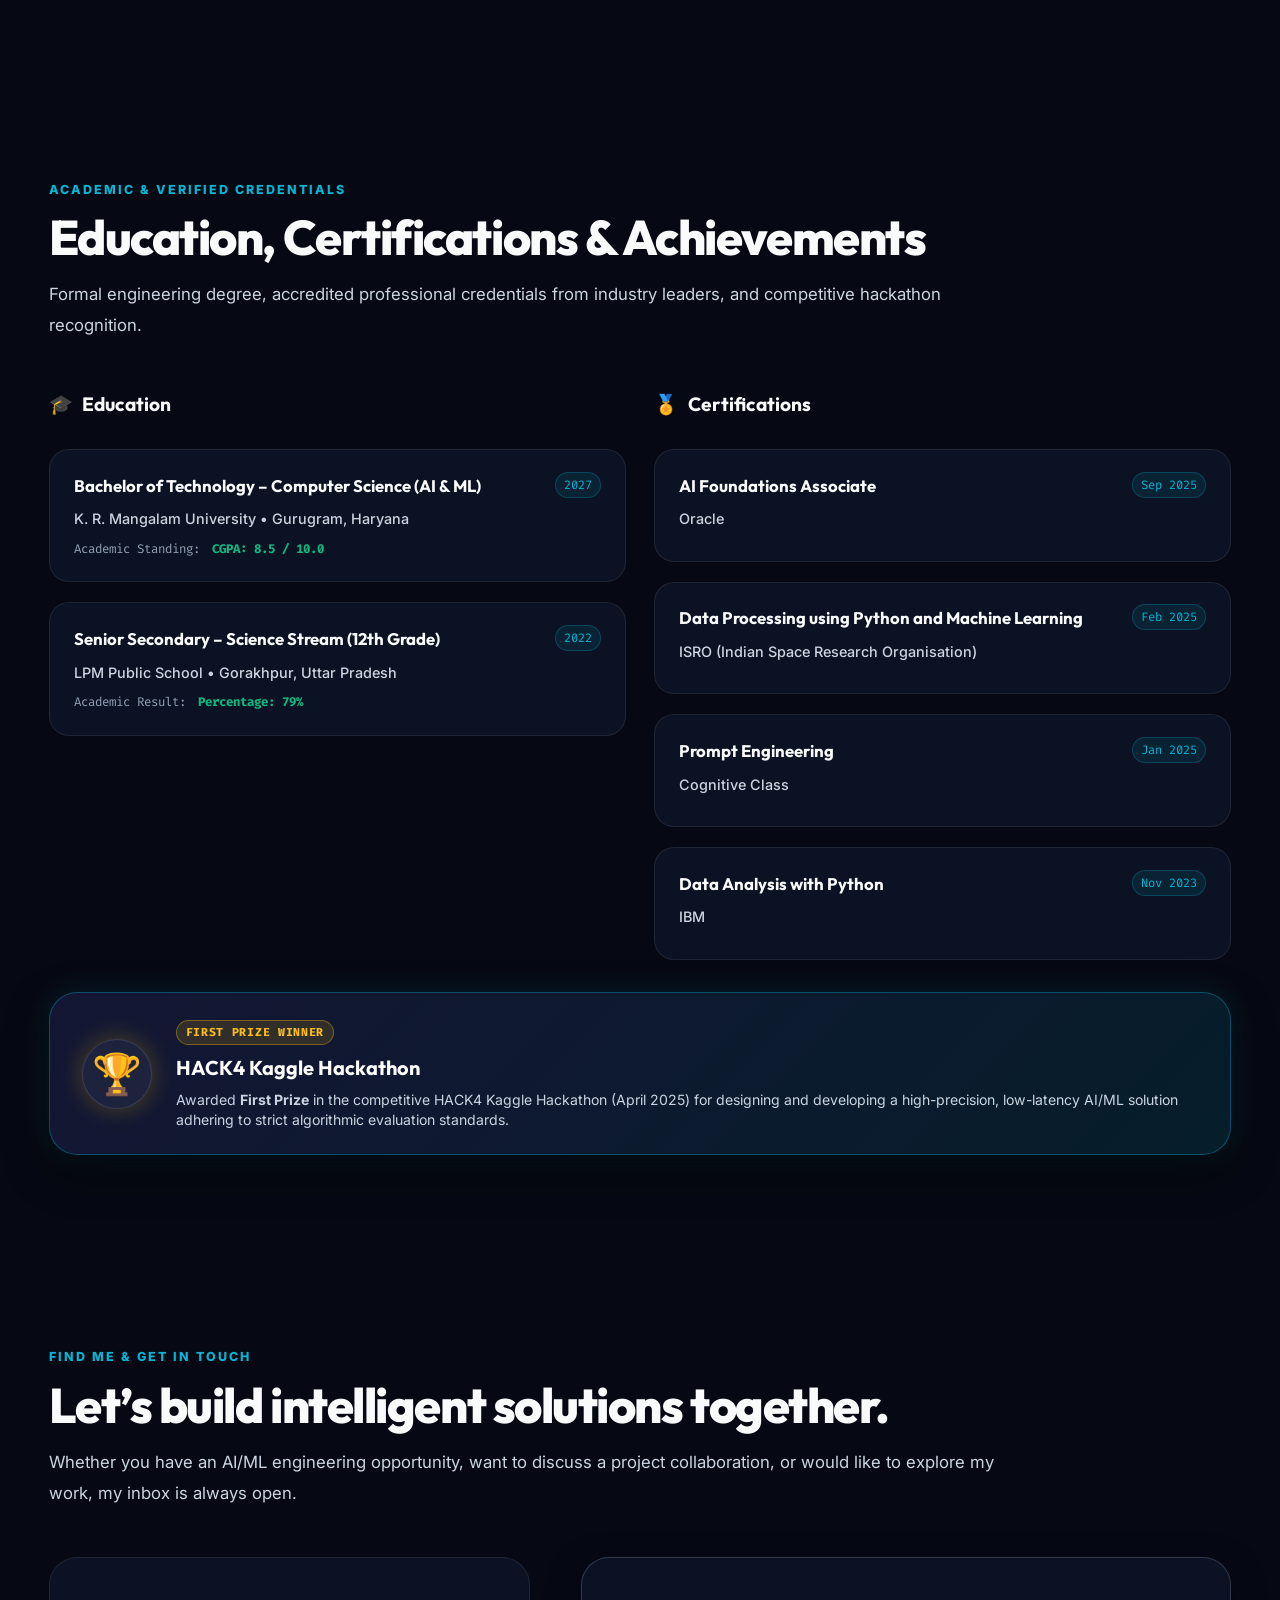
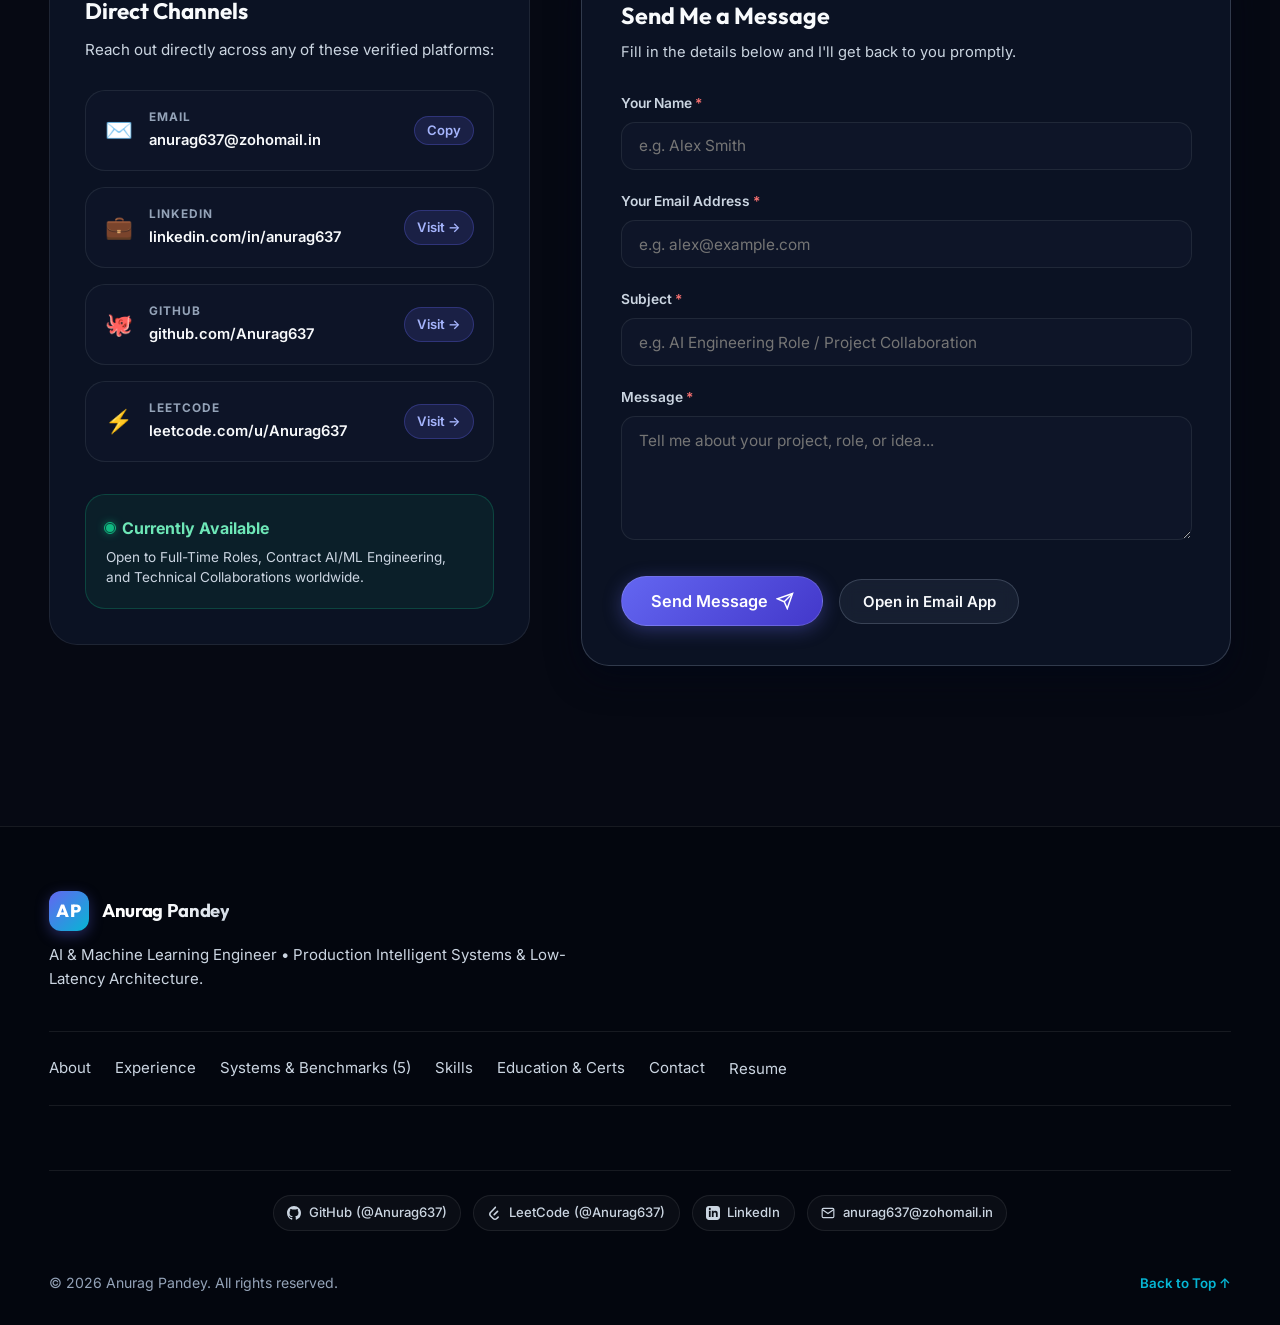
==== commit 1d4aeb96: "fix(audit): eliminate duplicate IDs in HTML and implement reactive toast notifications in JS" ====
--- a/index.html
+++ b/index.html
@@ -164,7 +164,7 @@
         </nav>
       </header>
 
-      <main id="home">
+      <main id="main-content">
         <!-- Hero Section -->
                         <section class="hero container section" id="home">
           <div class="hero-copy reveal">
@@ -914,7 +914,7 @@
                         <span id="screen-format-badge">RGB 1920x1080 (Downsampled)</span>
                       </div>
                       <div class="screen-content-box" id="screen-content-box">
-                        <div class="ocr-bounding-box" id="ocr-bounding-box"></div>
+                        <div class="ocr-bounding-box" id="flagship-ocr-box"></div>
                         <div class="ocr-scan-line" id="ocr-scan-line"></div>
                         <pre id="screen-mock-text" style="margin:0; font-family: inherit;">Evaluate the definite integral:
 ∫ [0 to π/2] (sin^3(x) / (sin^3(x) + cos^3(x))) dx</pre>
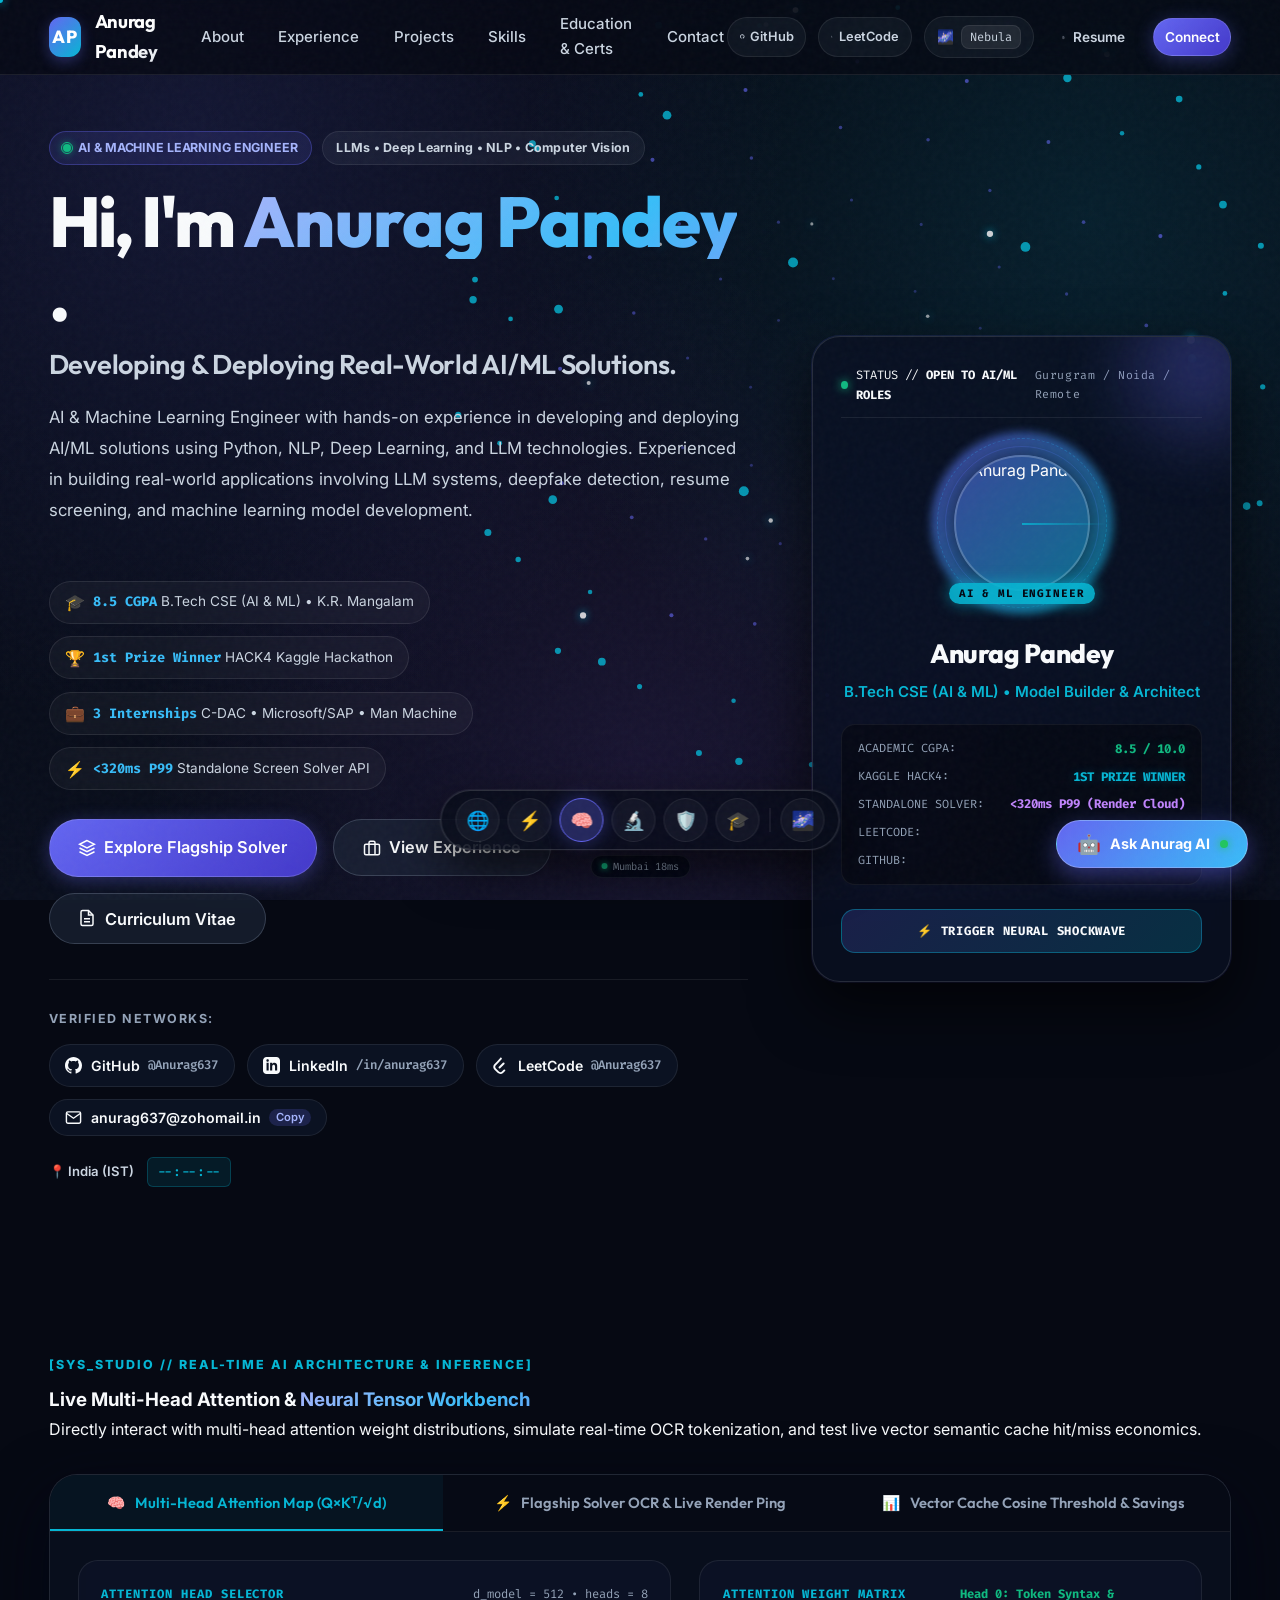
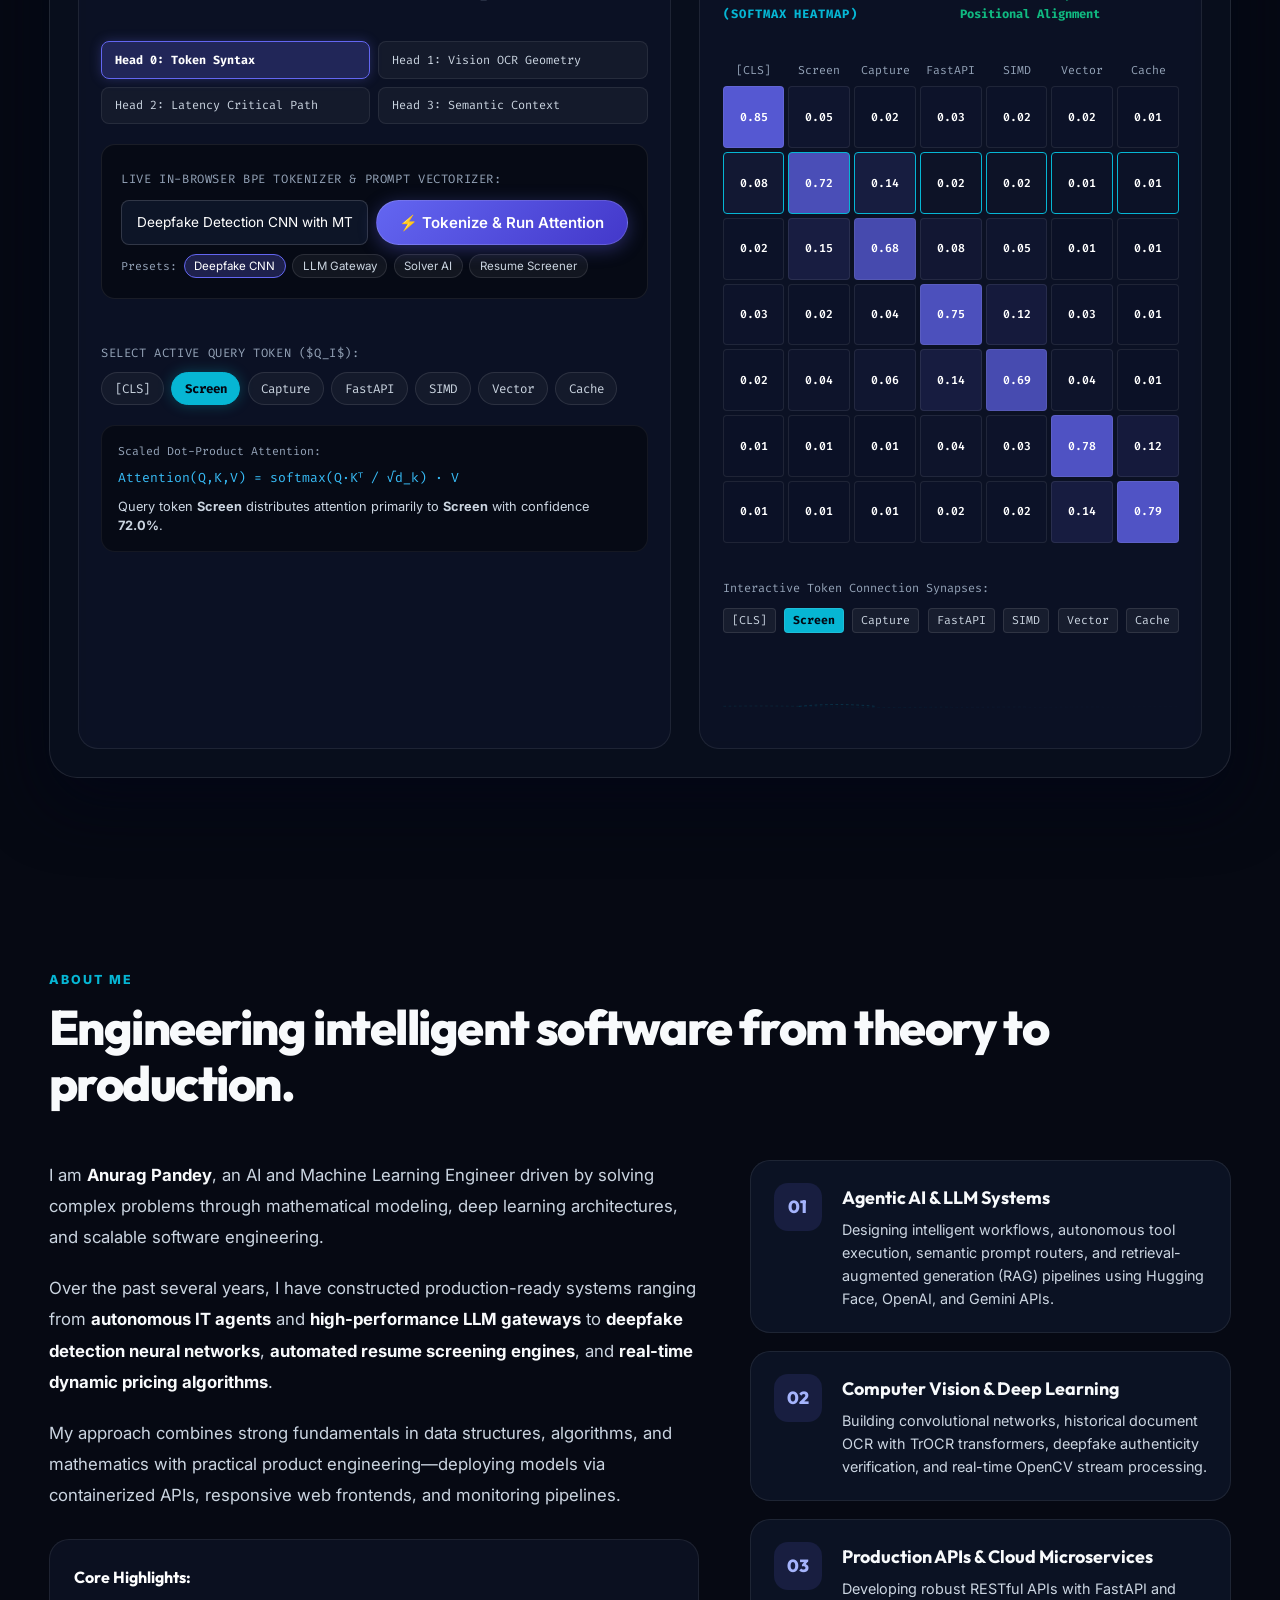
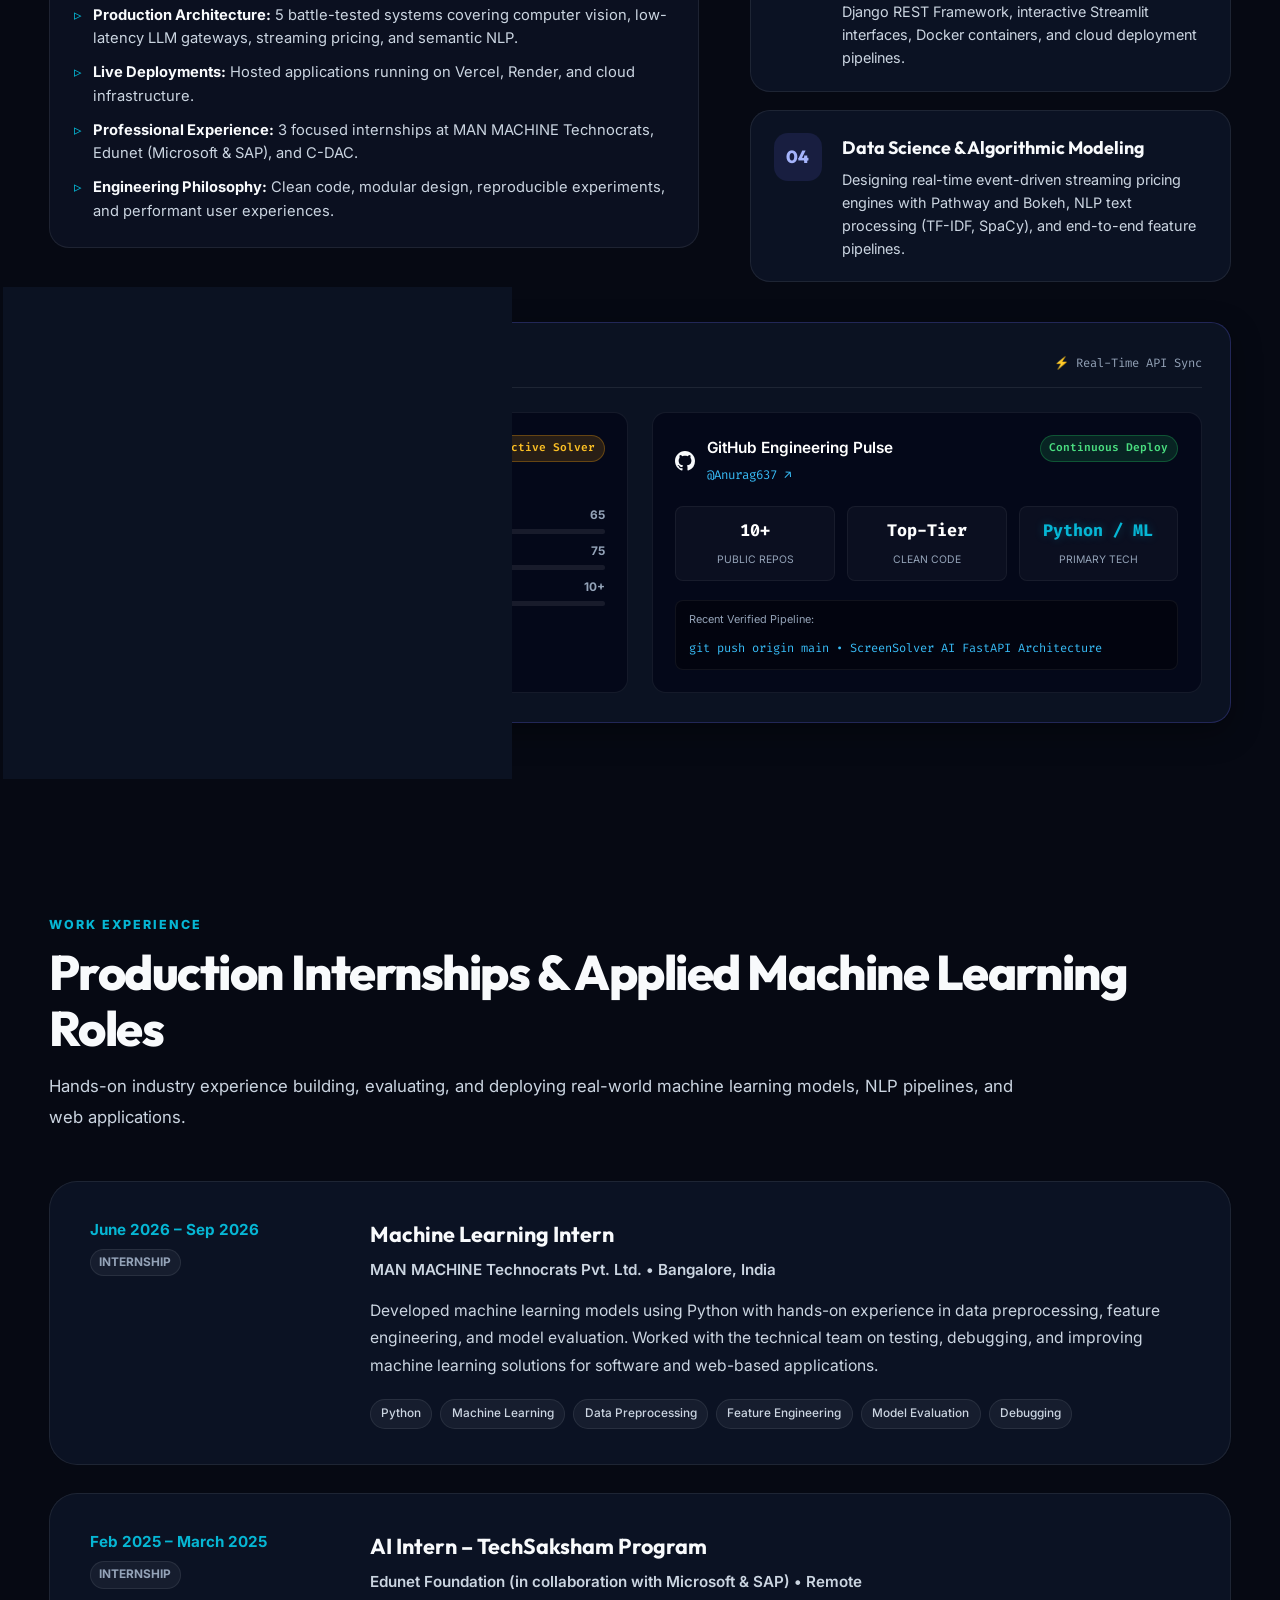
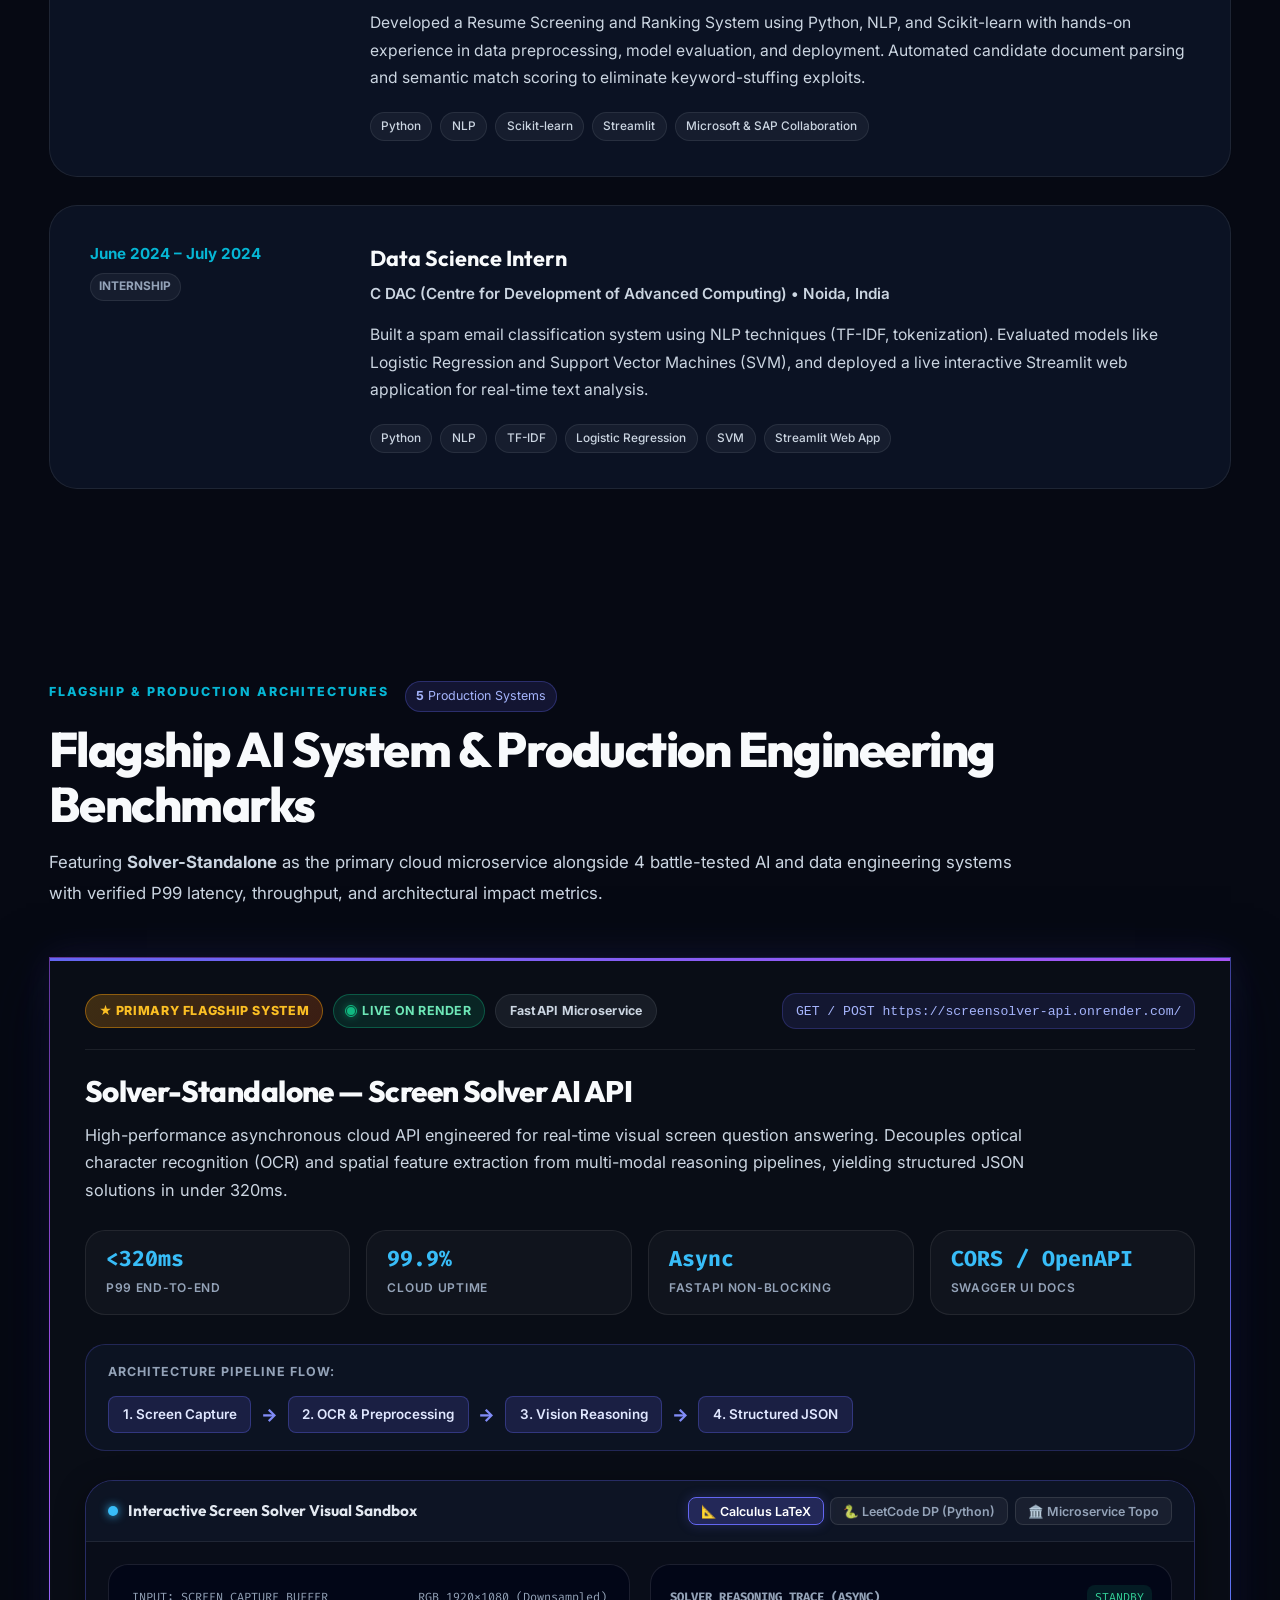
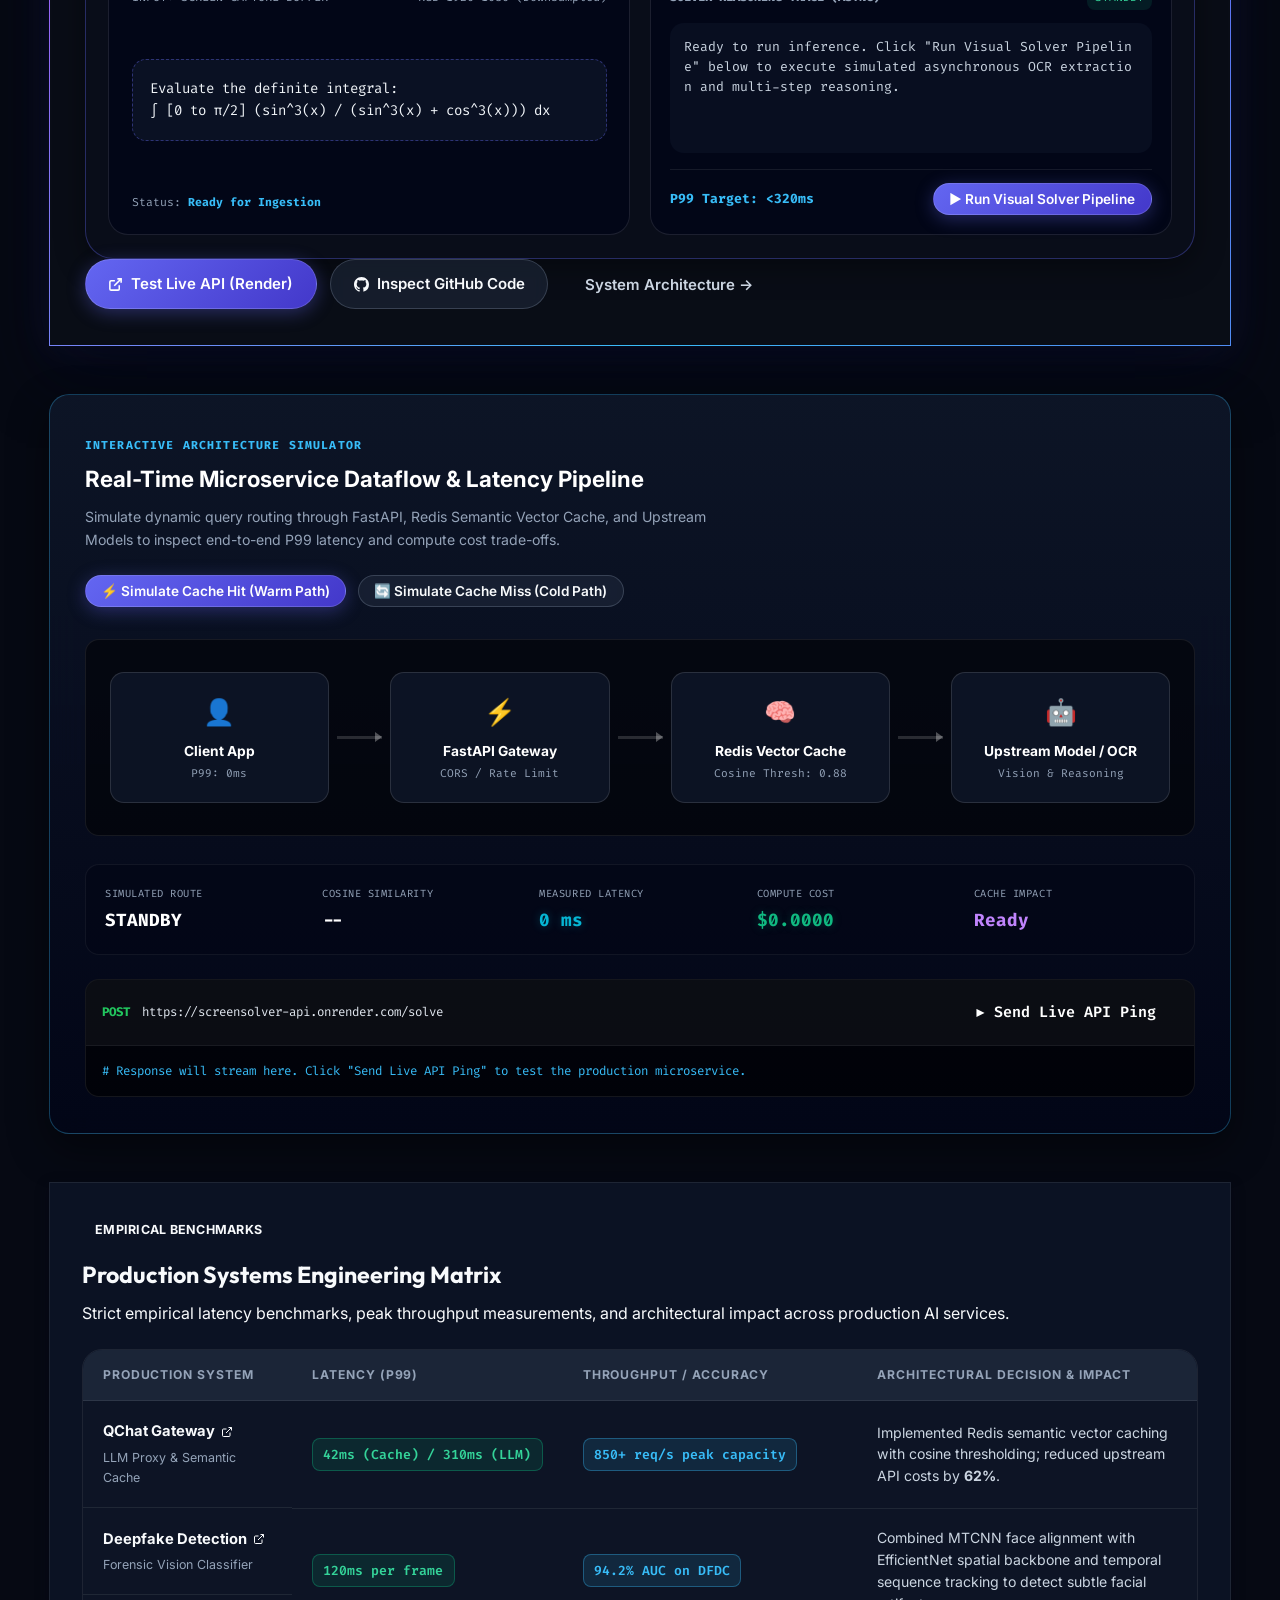
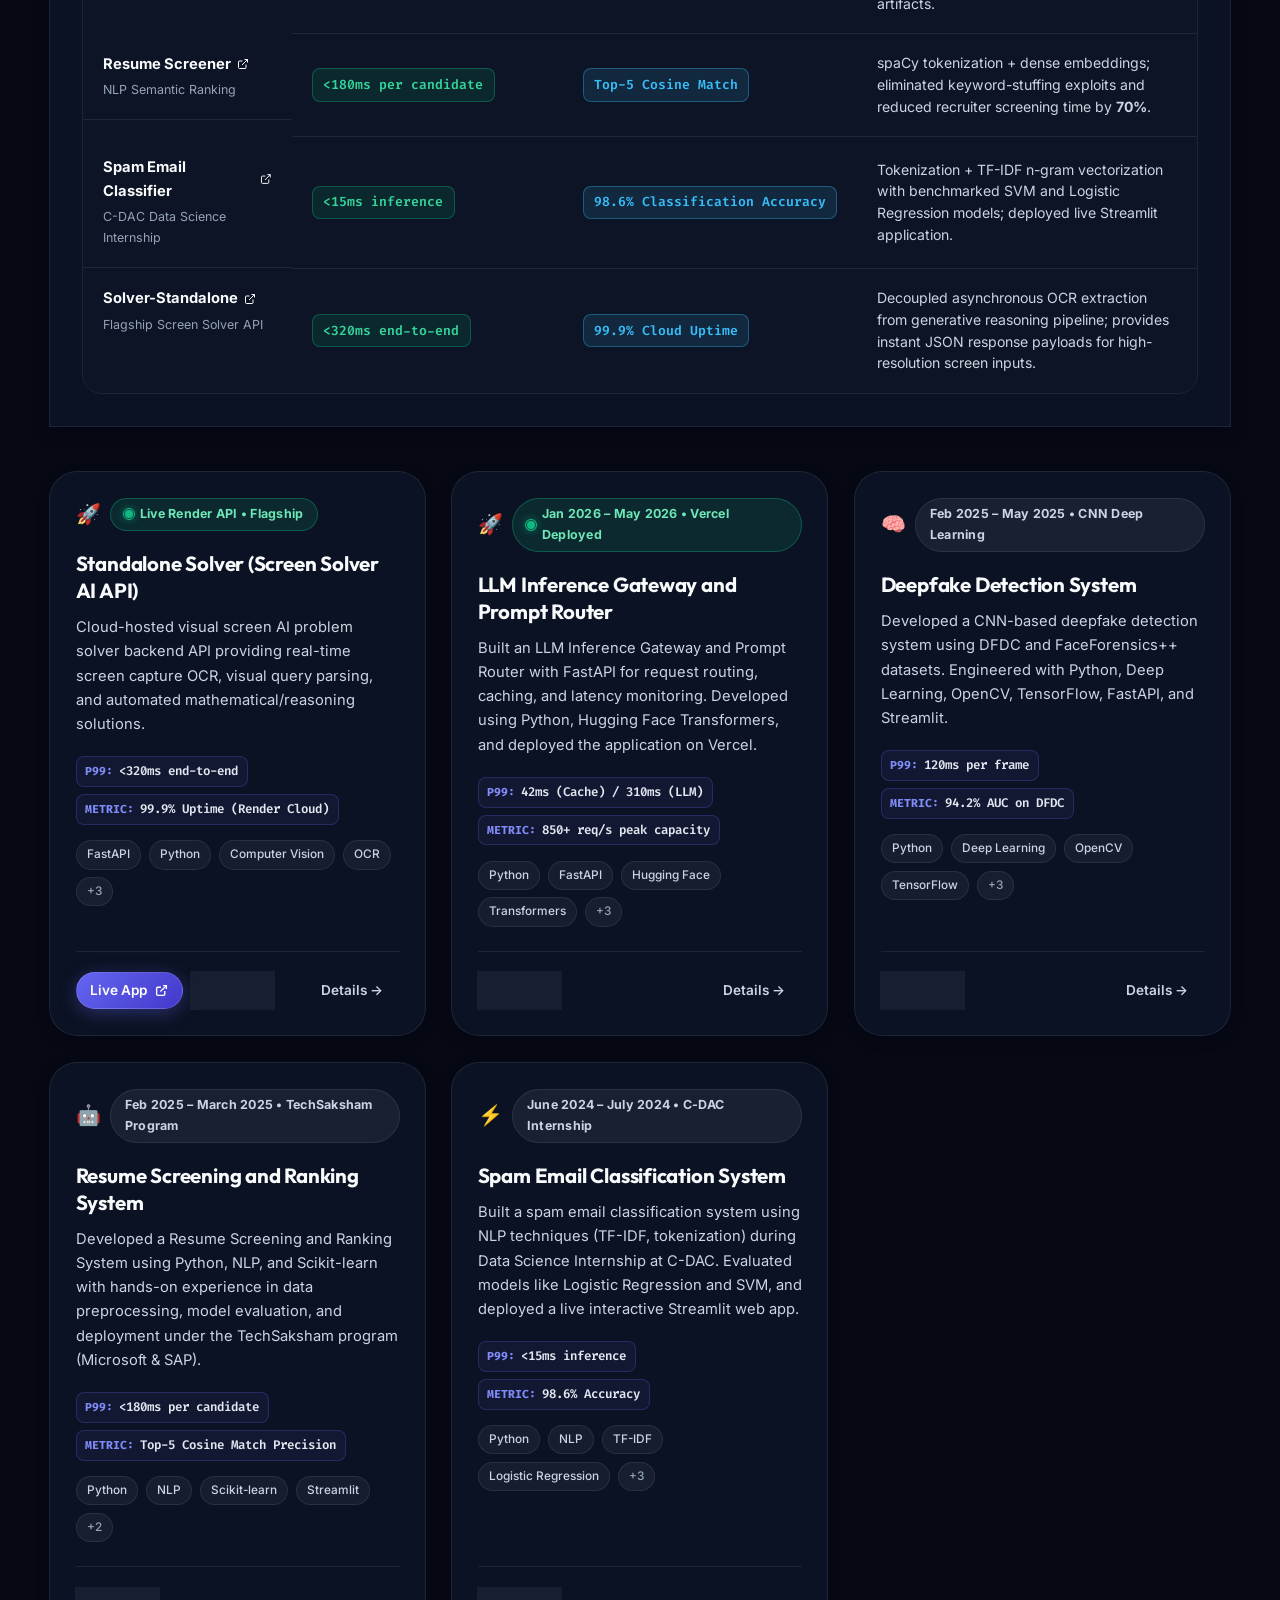
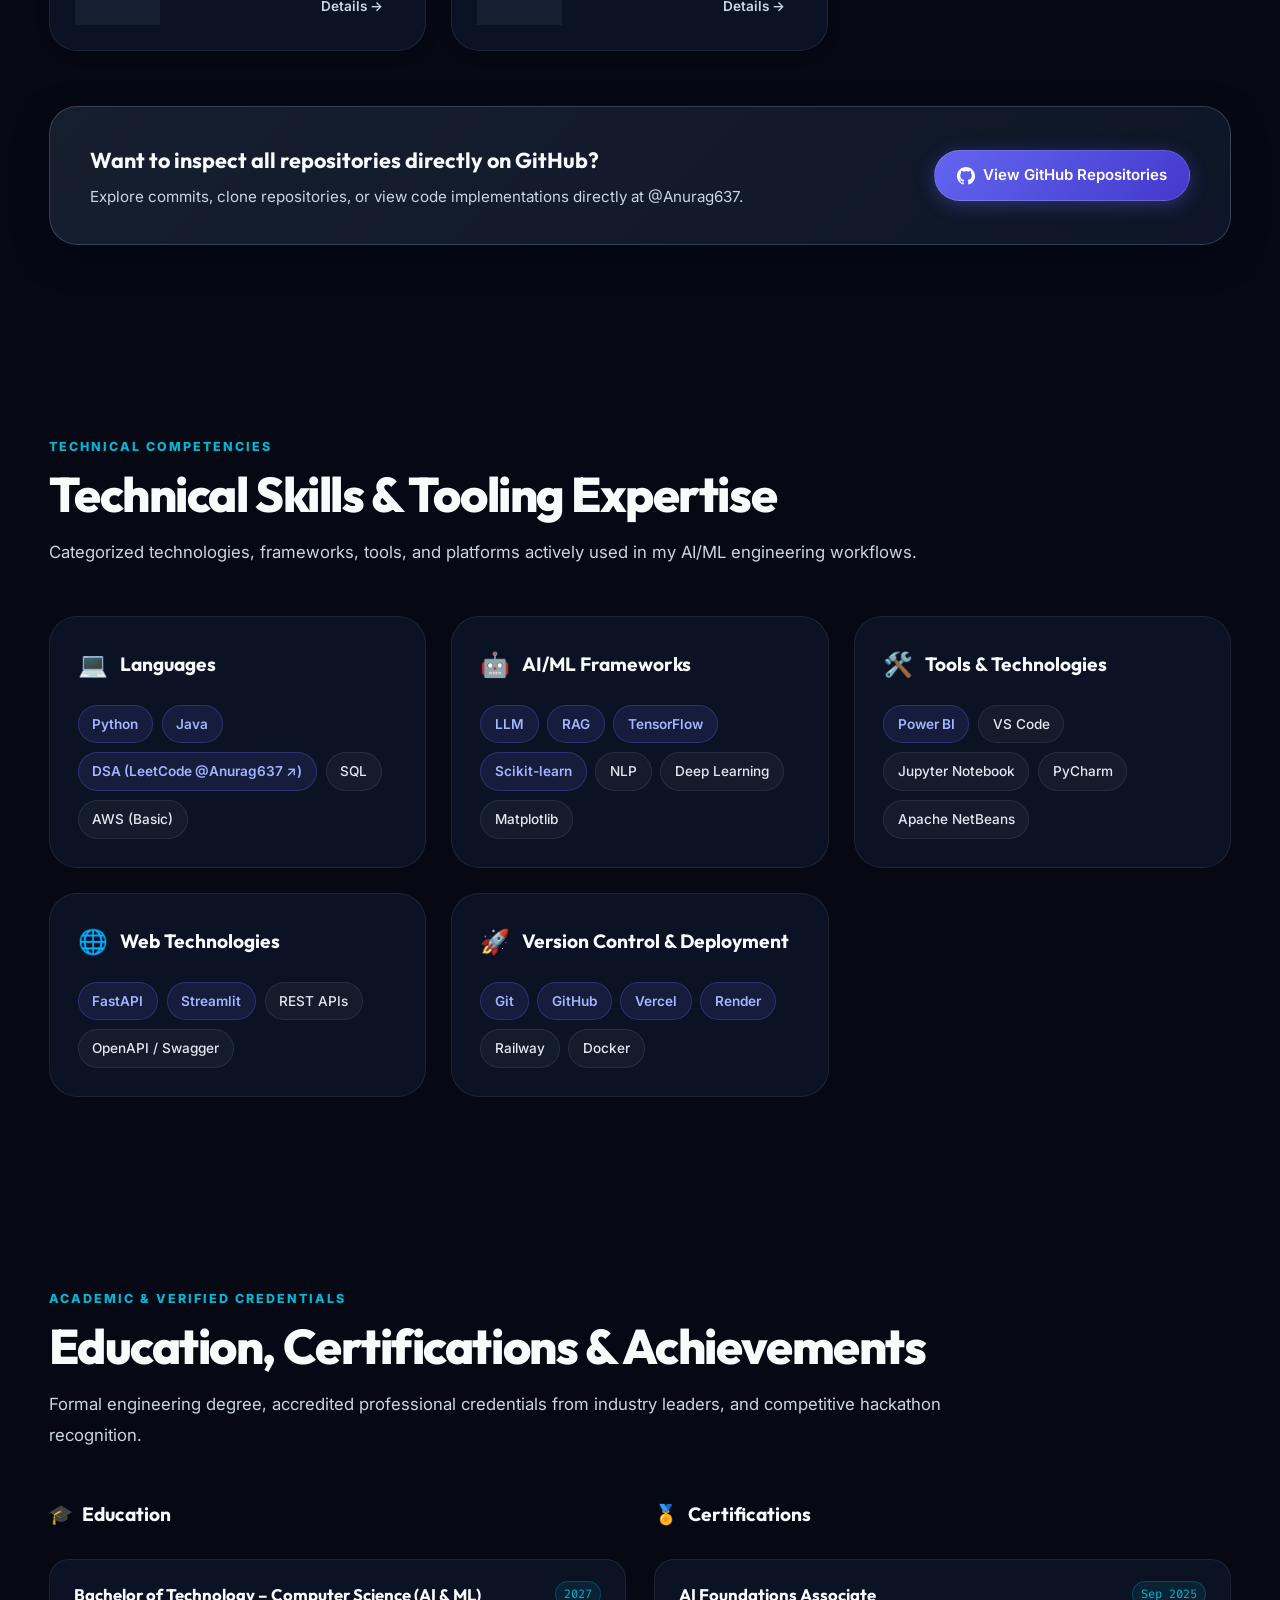
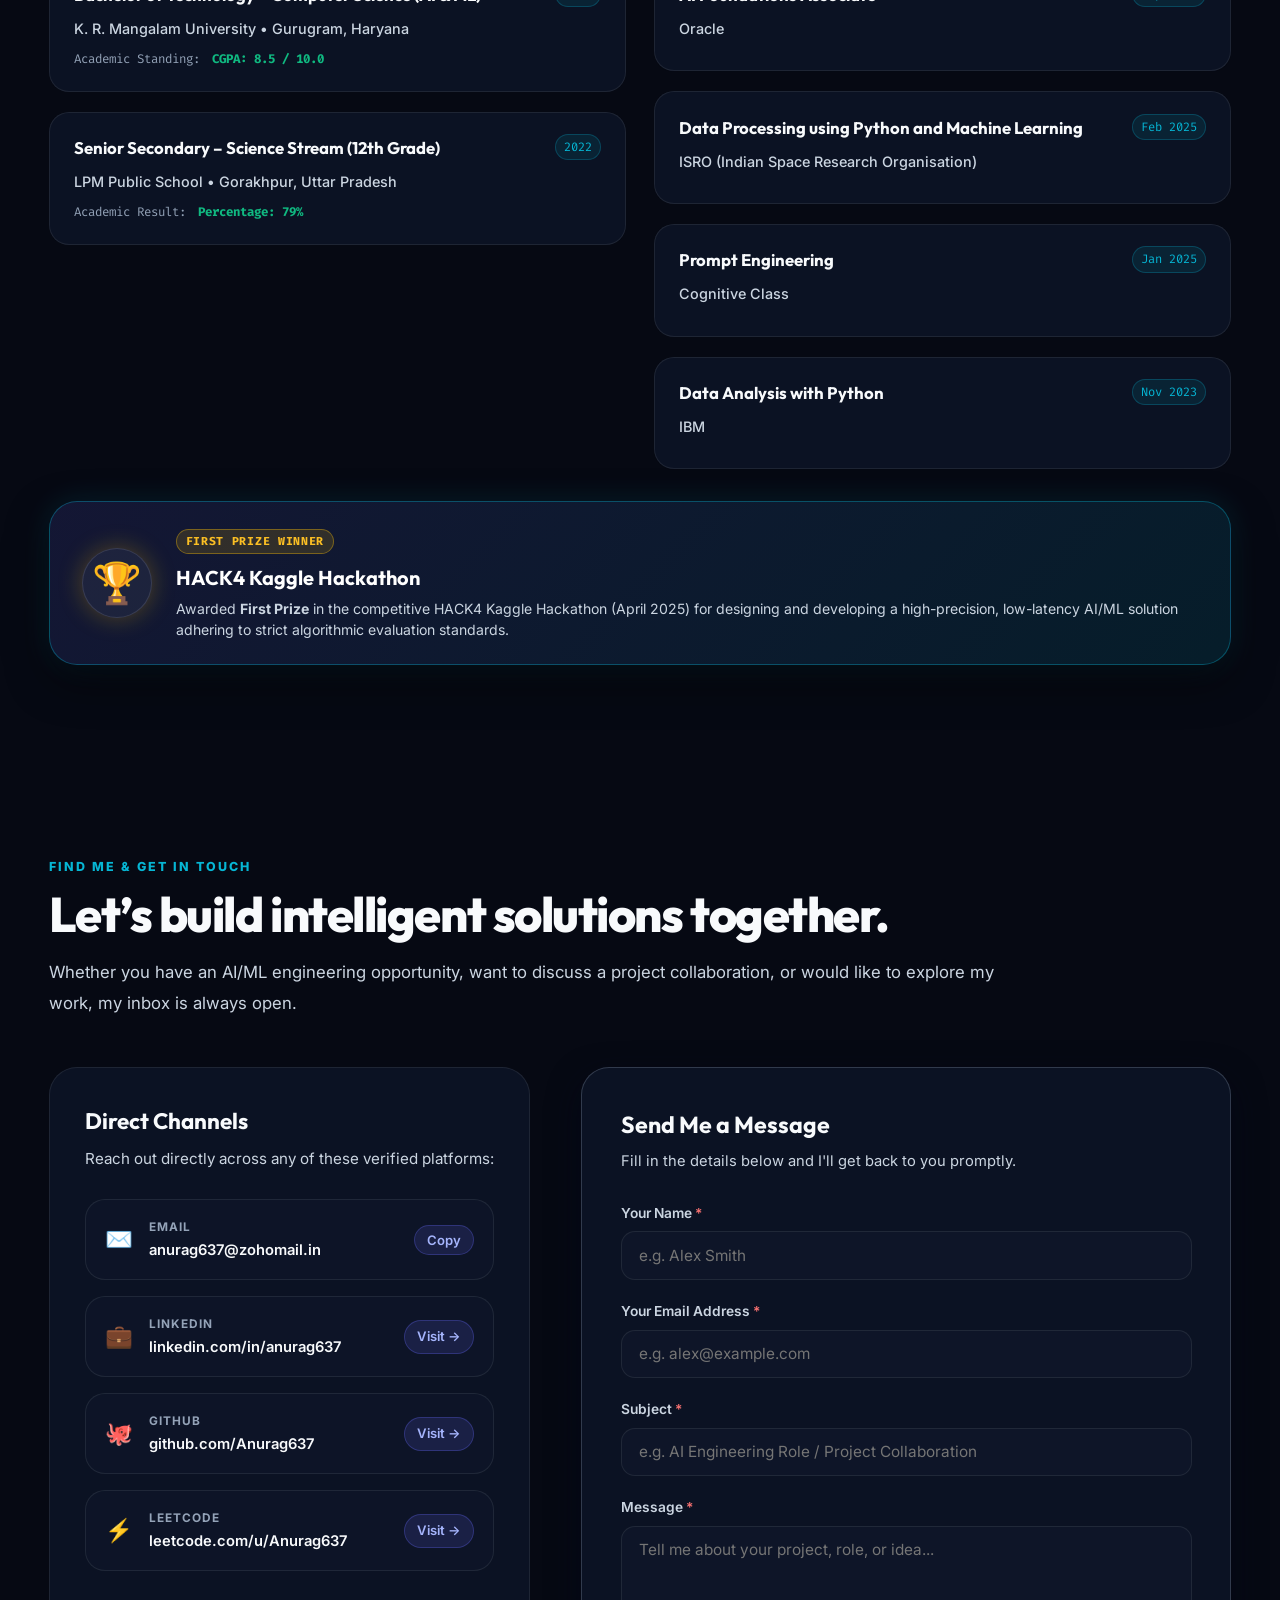
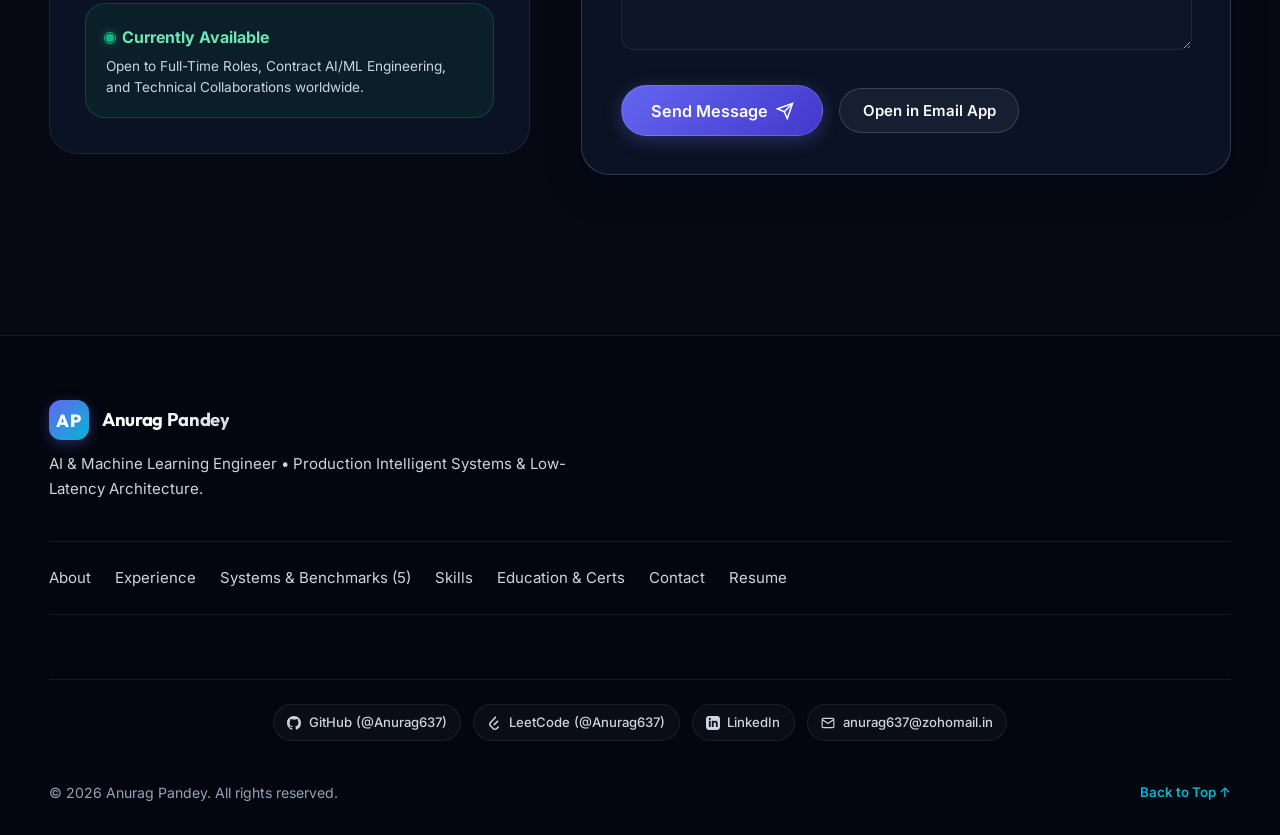
==== commit 4c013d1f: "feat(ultra-advanced): implement all 6 silicon-valley level pillars - architecture simulator, live cu" ====
--- a/index.html
+++ b/index.html
@@ -418,6 +418,21 @@
                     <button class="head-pill" data-head="3">Head 3: Semantic Context</button>
                   </div>
 
+                  <div class="bpe-tokenizer-input-wrap">
+                    <label class="studio-label">Live In-Browser BPE Tokenizer & Prompt Vectorizer:</label>
+                    <div class="bpe-input-row">
+                      <input type="text" id="bpe-input-text" class="bpe-text-field" value="Deepfake Detection CNN with MTCNN" placeholder="Enter any AI prompt or sentence to tokenize..." />
+                      <button type="button" class="btn btn-xs btn-primary" id="bpe-tokenize-btn">⚡ Tokenize & Run Attention</button>
+                    </div>
+                    <div class="bpe-presets-row">
+                      <span class="preset-label">Presets:</span>
+                      <button type="button" class="preset-chip active" data-preset="Deepfake Detection CNN with MTCNN">Deepfake CNN</button>
+                      <button type="button" class="preset-chip" data-preset="LLM Inference Gateway Redis Vector Cache">LLM Gateway</button>
+                      <button type="button" class="preset-chip" data-preset="Screen Solver AI OCR API under 320ms">Solver AI</button>
+                      <button type="button" class="preset-chip" data-preset="Resume Screening NLP Dense Embeddings">Resume Screener</button>
+                    </div>
+                  </div>
+
                   <div class="token-selector-group">
                     <label class="studio-label">Select Active Query Token ($Q_i$):</label>
                     <div class="token-chips-wrap" id="token-chips-container">
@@ -733,6 +748,94 @@
               </div>
             </div>
           </div>
+
+          <!-- LIVE TELEMETRY WIDGET (GITHUB & LEETCODE REAL-TIME STATS) -->
+          <div class="telemetry-bento-widget reveal" id="live-telemetry">
+            <div class="telemetry-widget-header">
+              <div class="t-badge-group">
+                <span class="status-indicator live"></span>
+                <span class="t-title">LIVE DEVELOPER TELEMETRY</span>
+              </div>
+              <span class="t-sync-label" id="telemetry-sync-time">⚡ Real-Time API Sync</span>
+            </div>
+
+            <div class="telemetry-cards-grid">
+              <!-- LeetCode Real-time Card -->
+              <div class="telemetry-card leetcode-telemetry-card">
+                <div class="t-card-top">
+                  <div class="t-platform-info">
+                    <svg width="20" height="20" viewBox="0 0 24 24" fill="#FFA116"><path d="M13.483 0a1.374 1.374 0 0 0-.961.438L7.116 6.226l-3.854 4.126a5.266 5.266 0 0 0-1.209 2.104 5.35 5.35 0 0 0-.125.513 5.527 5.527 0 0 0 .062 2.362 5.83 5.83 0 0 0 .349 1.017 5.938 5.938 0 0 0 1.271 1.818l4.277 4.193.039.038c2.248 2.165 5.852 2.133 8.063-.074l2.396-2.392c.54-.54.54-1.414.003-1.955a1.378 1.378 0 0 0-1.951-.003l-2.396 2.392a3.021 3.021 0 0 1-4.205.038l-.02-.019-4.276-4.193c-.652-.64-.972-1.469-.948-2.263a2.68 2.68 0 0 1 .666-1.794l3.774-4.04 4.542-4.86a1.375 1.375 0 0 0-.996-2.317zm3.845 8.163a1.38 1.38 0 0 0-1.951.002l-5.698 5.698a1.38 1.38 0 0 0 1.951 1.951l5.698-5.698a1.38 1.38 0 0 0 0-1.953z"/></svg>
+                    <div>
+                      <h4>LeetCode Algorithms</h4>
+                      <a href="https://leetcode.com/u/Anurag637/" target="_blank" rel="noreferrer" class="t-handle">@Anurag637 ↗</a>
+                    </div>
+                  </div>
+                  <span class="t-rank-badge" id="lc-status-pill">Active Solver</span>
+                </div>
+
+                <div class="lc-stats-body">
+                  <div class="lc-circle-wrap">
+                    <div class="lc-big-stat">
+                      <span class="lc-big-num" id="lc-total-solved">150+</span>
+                      <span class="lc-big-lbl">Problems Solved</span>
+                    </div>
+                  </div>
+
+                  <div class="lc-breakdown-list">
+                    <div class="lc-bar-row">
+                      <div class="lc-bar-label"><span>Easy</span><strong id="lc-easy-count">65</strong></div>
+                      <div class="lc-bar-track"><div class="lc-bar-fill fill-easy" id="lc-fill-easy" style="width: 45%;"></div></div>
+                    </div>
+                    <div class="lc-bar-row">
+                      <div class="lc-bar-label"><span>Medium</span><strong id="lc-med-count">75</strong></div>
+                      <div class="lc-bar-track"><div class="lc-bar-fill fill-medium" id="lc-fill-med" style="width: 60%;"></div></div>
+                    </div>
+                    <div class="lc-bar-row">
+                      <div class="lc-bar-label"><span>Hard</span><strong id="lc-hard-count">10+</strong></div>
+                      <div class="lc-bar-track"><div class="lc-bar-fill fill-hard" id="lc-fill-hard" style="width: 25%;"></div></div>
+                    </div>
+                  </div>
+                </div>
+              </div>
+
+              <!-- GitHub Real-time Activity Card -->
+              <div class="telemetry-card github-telemetry-card">
+                <div class="t-card-top">
+                  <div class="t-platform-info">
+                    <svg width="20" height="20" viewBox="0 0 24 24" fill="currentColor"><path d="M12 0C5.37 0 0 5.37 0 12c0 5.31 3.435 9.795 8.205 11.385.6.105.825-.255.825-.57 0-.285-.015-1.23-.015-2.235-3.015.555-3.795-.735-4.035-1.41-.135-.345-.72-1.41-1.23-1.695-.42-.225-1.02-.78-.015-.795.945-.015 1.62.87 1.845 1.23 1.08 1.815 2.805 1.305 3.495.99.105-.78.42-1.305.765-1.605-2.67-.3-5.46-1.335-5.46-5.925 0-1.305.465-2.385 1.23-3.225-.12-.3-.54-1.53.12-3.18 0 0 1.005-.315 3.3 1.23.96-.27 1.98-.405 3-.405s2.04.135 3 .405c2.295-1.56 3.3-1.23 3.3-1.23.66 1.65.24 2.88.12 3.18.765.84 1.23 1.905 1.23 3.225 0 4.605-2.805 5.625-5.475 5.925.435.375.81 1.095.81 2.22 0 1.605-.015 2.895-.015 3.3 0 .315.225.69.825.57A12.02 12.02 0 0024 12c0-6.63-5.37-12-12-12z"/></svg>
+                    <div>
+                      <h4>GitHub Engineering Pulse</h4>
+                      <a href="https://github.com/Anurag637" target="_blank" rel="noreferrer" class="t-handle">@Anurag637 ↗</a>
+                    </div>
+                  </div>
+                  <span class="t-rank-badge badge-green" id="gh-status-pill">Continuous Deploy</span>
+                </div>
+
+                <div class="gh-stats-body">
+                  <div class="gh-metrics-row">
+                    <div class="gh-metric-item">
+                      <span class="gh-m-val" id="gh-repos-count">10+</span>
+                      <span class="gh-m-lbl">Public Repos</span>
+                    </div>
+                    <div class="gh-metric-item">
+                      <span class="gh-m-val" id="gh-stars-count">Top-Tier</span>
+                      <span class="gh-m-lbl">Clean Code</span>
+                    </div>
+                    <div class="gh-metric-item">
+                      <span class="gh-m-val highlight-cyan">Python / ML</span>
+                      <span class="gh-m-lbl">Primary Tech</span>
+                    </div>
+                  </div>
+
+                  <div class="gh-pulse-preview">
+                    <span class="gh-pulse-title">Recent Verified Pipeline:</span>
+                    <code class="gh-pulse-code" id="gh-latest-commit">git push origin main • ScreenSolver AI FastAPI Architecture</code>
+                  </div>
+                </div>
+              </div>
+            </div>
+          </div>
+
         </section>
 
         <!-- Experience Timeline Section -->
@@ -961,6 +1064,94 @@
                   </button>
                 </div>
               </div>
+            </div>
+          </div>
+
+          <!-- INTERACTIVE SYSTEM ARCHITECTURE & LATENCY SIMULATOR -->
+          <div class="architecture-simulator-card reveal" id="arch-simulator">
+            <div class="sim-header">
+              <div class="sim-title-group">
+                <span class="sim-badge">INTERACTIVE ARCHITECTURE SIMULATOR</span>
+                <h4 class="sim-heading">Real-Time Microservice Dataflow & Latency Pipeline</h4>
+                <p class="sim-sub">Simulate dynamic query routing through FastAPI, Redis Semantic Vector Cache, and Upstream Models to inspect end-to-end P99 latency and compute cost trade-offs.</p>
+              </div>
+              <div class="sim-actions">
+                <button type="button" class="btn btn-sm btn-primary" id="sim-cache-hit-btn">
+                  ⚡ Simulate Cache Hit (Warm Path)
+                </button>
+                <button type="button" class="btn btn-sm btn-secondary" id="sim-cache-miss-btn">
+                  🔄 Simulate Cache Miss (Cold Path)
+                </button>
+              </div>
+            </div>
+
+            <!-- Interactive DAG Node Map -->
+            <div class="dag-container" id="dag-container">
+              <div class="dag-node" id="node-client">
+                <div class="node-icon">👤</div>
+                <div class="node-title">Client App</div>
+                <div class="node-meta">P99: 0ms</div>
+              </div>
+              <div class="dag-arrow" id="arrow-1">
+                <div class="packet" id="packet-1"></div>
+              </div>
+              <div class="dag-node" id="node-gateway">
+                <div class="node-icon">⚡</div>
+                <div class="node-title">FastAPI Gateway</div>
+                <div class="node-meta">CORS / Rate Limit</div>
+              </div>
+              <div class="dag-arrow" id="arrow-2">
+                <div class="packet" id="packet-2"></div>
+              </div>
+              <div class="dag-node" id="node-redis">
+                <div class="node-icon">🧠</div>
+                <div class="node-title">Redis Vector Cache</div>
+                <div class="node-meta">Cosine Thresh: 0.88</div>
+              </div>
+              <div class="dag-arrow" id="arrow-3">
+                <div class="packet" id="packet-3"></div>
+              </div>
+              <div class="dag-node" id="node-llm">
+                <div class="node-icon">🤖</div>
+                <div class="node-title">Upstream Model / OCR</div>
+                <div class="node-meta">Vision & Reasoning</div>
+              </div>
+            </div>
+
+            <!-- Telemetry HUD Bar -->
+            <div class="sim-telemetry-hud">
+              <div class="hud-item">
+                <span class="hud-label">SIMULATED ROUTE</span>
+                <span class="hud-val" id="sim-route-val">STANDBY</span>
+              </div>
+              <div class="hud-item">
+                <span class="hud-label">COSINE SIMILARITY</span>
+                <span class="hud-val" id="sim-cosine-val">--</span>
+              </div>
+              <div class="hud-item">
+                <span class="hud-label">MEASURED LATENCY</span>
+                <span class="hud-val highlight-cyan" id="sim-latency-val">0 ms</span>
+              </div>
+              <div class="hud-item">
+                <span class="hud-label">COMPUTE COST</span>
+                <span class="hud-val highlight-green" id="sim-cost-val">$0.0000</span>
+              </div>
+              <div class="hud-item">
+                <span class="hud-label">CACHE IMPACT</span>
+                <span class="hud-val highlight-purple" id="sim-impact-val">Ready</span>
+              </div>
+            </div>
+
+            <!-- Live cURL Playground Box -->
+            <div class="curl-playground-box">
+              <div class="curl-bar">
+                <span class="curl-method">POST</span>
+                <span class="curl-url">https://screensolver-api.onrender.com/solve</span>
+                <button type="button" class="btn btn-xs btn-outline" id="curl-test-live-btn">
+                  ▶ Send Live API Ping
+                </button>
+              </div>
+              <pre class="curl-output" id="curl-output-pre"># Response will stream here. Click "Send Live API Ping" to test the production microservice.</pre>
             </div>
           </div>
 
@@ -1823,6 +2014,55 @@
 
 
 
+    <!-- FLOATING ANURAG AI CO-PILOT CHAT BUTTON & DRAWER -->
+    <div class="anurag-ai-widget" id="anurag-ai-widget">
+      <button class="ai-fab-btn" id="ai-fab-btn" aria-label="Open Anurag AI Assistant" title="Chat with Anurag's AI Resume Assistant">
+        <span class="ai-fab-avatar">🤖</span>
+        <span class="ai-fab-text">Ask Anurag AI</span>
+        <span class="ai-fab-dot"></span>
+      </button>
+
+      <div class="ai-drawer" id="ai-drawer" role="dialog" aria-labelledby="ai-drawer-title" aria-hidden="true">
+        <div class="ai-drawer-header">
+          <div class="ai-drawer-title-wrap">
+            <span class="ai-bot-avatar">🤖</span>
+            <div>
+              <h4 id="ai-drawer-title">Anurag AI Co-Pilot</h4>
+              <span class="ai-status-indicator">Grounded on Authentic Resume & Systems</span>
+            </div>
+          </div>
+          <button class="ai-drawer-close-btn" id="ai-drawer-close-btn" aria-label="Close AI Chat">&times;</button>
+        </div>
+
+        <div class="ai-drawer-messages" id="ai-drawer-messages">
+          <div class="ai-msg ai-msg-bot">
+            <div class="ai-msg-bubble">
+              👋 Hi! I am <strong>Anurag AI</strong>, an intelligent assistant grounded in Anurag Pandey's real-world engineering background, 3 internships, and 5 production AI systems. How can I help you evaluate his profile today?
+            </div>
+          </div>
+        </div>
+
+        <!-- Suggested Quick Prompts -->
+        <div class="ai-quick-prompts" id="ai-quick-prompts">
+          <button type="button" class="ai-prompt-chip" data-query="Summarize Anurag's 3 internships">🏢 3 Internships</button>
+          <button type="button" class="ai-prompt-chip" data-query="Explain the Solver-Standalone flagship project">⚡ Flagship Solver</button>
+          <button type="button" class="ai-prompt-chip" data-query="What is Anurag's LeetCode & DSA background?">🐍 LeetCode & DSA</button>
+          <button type="button" class="ai-prompt-chip" data-query="Tell me about his Deepfake Detection system">🔍 Deepfake System</button>
+          <button type="button" class="ai-prompt-chip" data-query="Why should we hire Anurag as an AI Engineer?">💡 Why Hire Anurag?</button>
+        </div>
+
+        <form class="ai-drawer-input-form" id="ai-input-form">
+          <input type="text" id="ai-user-input" class="ai-input-field" placeholder="Ask anything about Anurag's AI/ML experience..." autocomplete="off" />
+          <button type="submit" class="ai-submit-btn" id="ai-send-btn" aria-label="Send message">
+            <svg width="16" height="16" viewBox="0 0 24 24" fill="none" stroke="currentColor" stroke-width="2.5">
+              <line x1="22" y1="2" x2="11" y2="13"></line>
+              <polygon points="22 2 15 22 11 13 2 9 22 2"></polygon>
+            </svg>
+          </button>
+        </form>
+      </div>
+    </div>
+
     <!-- Application Script -->
     <script src="script.js"></script>
   </body>
--- a/style.css
+++ b/style.css
@@ -5643,3 +5643,781 @@
   box-shadow: 0 2px 10px rgba(99, 102, 241, 0.2);
   transform: translateY(-1px);
 }
+
+
+/* ==========================================================================
+   ULTRA-ADVANCED: LIVE DEVELOPER TELEMETRY (LEETCODE & GITHUB)
+   ========================================================================== */
+.telemetry-bento-widget {
+  margin-top: 2.5rem;
+  padding: 1.8rem;
+  border-radius: var(--radius-lg);
+  background: rgba(15, 23, 42, 0.7);
+  border: 1px solid rgba(99, 102, 241, 0.25);
+  box-shadow: 0 10px 30px rgba(0, 0, 0, 0.35);
+  backdrop-filter: blur(16px);
+}
+
+.telemetry-widget-header {
+  display: flex;
+  align-items: center;
+  justify-content: space-between;
+  margin-bottom: 1.5rem;
+  padding-bottom: 0.8rem;
+  border-bottom: 1px solid rgba(255, 255, 255, 0.08);
+}
+
+.t-badge-group {
+  display: flex;
+  align-items: center;
+  gap: 0.6rem;
+}
+
+.t-title {
+  font-family: var(--font-mono);
+  font-size: 0.82rem;
+  font-weight: 700;
+  letter-spacing: 0.08em;
+  color: #38bdf8;
+}
+
+.t-sync-label {
+  font-size: 0.76rem;
+  color: #94a3b8;
+  font-family: var(--font-mono);
+}
+
+.telemetry-cards-grid {
+  display: grid;
+  grid-template-columns: repeat(auto-fit, minmax(320px, 1fr));
+  gap: 1.5rem;
+}
+
+.telemetry-card {
+  padding: 1.4rem;
+  border-radius: var(--radius-md);
+  background: rgba(2, 6, 23, 0.7);
+  border: 1px solid rgba(255, 255, 255, 0.07);
+  transition: transform 0.25s ease, border-color 0.25s ease, box-shadow 0.25s ease;
+}
+
+.telemetry-card:hover {
+  transform: translateY(-2px);
+  border-color: rgba(99, 102, 241, 0.4);
+  box-shadow: 0 8px 24px rgba(99, 102, 241, 0.15);
+}
+
+.t-card-top {
+  display: flex;
+  align-items: flex-start;
+  justify-content: space-between;
+  margin-bottom: 1.2rem;
+}
+
+.t-platform-info {
+  display: flex;
+  align-items: center;
+  gap: 0.75rem;
+}
+
+.t-platform-info h4 {
+  margin: 0;
+  font-size: 0.96rem;
+  color: #fff;
+  font-weight: 600;
+}
+
+.t-handle {
+  font-size: 0.78rem;
+  color: #38bdf8;
+  text-decoration: none;
+  font-family: var(--font-mono);
+}
+
+.t-handle:hover {
+  text-decoration: underline;
+}
+
+.t-rank-badge {
+  font-size: 0.7rem;
+  padding: 0.2rem 0.55rem;
+  border-radius: var(--radius-full);
+  background: rgba(245, 158, 11, 0.15);
+  color: #fbbf24;
+  border: 1px solid rgba(245, 158, 11, 0.3);
+  font-family: var(--font-mono);
+  font-weight: 600;
+}
+
+.t-rank-badge.badge-green {
+  background: rgba(34, 197, 94, 0.15);
+  color: #4ade80;
+  border-color: rgba(34, 197, 94, 0.3);
+}
+
+.lc-stats-body {
+  display: flex;
+  align-items: center;
+  gap: 1.5rem;
+}
+
+.lc-circle-wrap {
+  min-width: 100px;
+  height: 100px;
+  border-radius: 50%;
+  border: 4px solid rgba(255, 255, 255, 0.08);
+  border-top-color: #fbbf24;
+  border-right-color: #38bdf8;
+  display: flex;
+  align-items: center;
+  justify-content: center;
+  text-align: center;
+  background: rgba(15, 23, 42, 0.8);
+}
+
+.lc-big-stat {
+  display: flex;
+  flex-direction: column;
+}
+
+.lc-big-num {
+  font-size: 1.4rem;
+  font-weight: 800;
+  color: #fff;
+  line-height: 1.1;
+  font-family: var(--font-mono);
+}
+
+.lc-big-lbl {
+  font-size: 0.65rem;
+  color: #94a3b8;
+  text-transform: uppercase;
+  letter-spacing: 0.04em;
+}
+
+.lc-breakdown-list {
+  flex: 1;
+  display: flex;
+  flex-direction: column;
+  gap: 0.5rem;
+}
+
+.lc-bar-row {
+  display: flex;
+  flex-direction: column;
+  gap: 0.2rem;
+}
+
+.lc-bar-label {
+  display: flex;
+  justify-content: space-between;
+  font-size: 0.74rem;
+  color: #94a3b8;
+}
+
+.lc-bar-track {
+  height: 5px;
+  border-radius: var(--radius-full);
+  background: rgba(255, 255, 255, 0.08);
+  overflow: hidden;
+}
+
+.lc-bar-fill {
+  height: 100%;
+  border-radius: var(--radius-full);
+  transition: width 0.8s cubic-bezier(0.16, 1, 0.3, 1);
+}
+
+.fill-easy { background: #22c55e; }
+.fill-medium { background: #eab308; }
+.fill-hard { background: #ef4444; }
+
+.gh-metrics-row {
+  display: grid;
+  grid-template-columns: repeat(3, 1fr);
+  gap: 0.75rem;
+  margin-bottom: 1.2rem;
+}
+
+.gh-metric-item {
+  padding: 0.6rem;
+  border-radius: var(--radius-sm);
+  background: rgba(255, 255, 255, 0.03);
+  border: 1px solid rgba(255, 255, 255, 0.05);
+  text-align: center;
+}
+
+.gh-m-val {
+  display: block;
+  font-size: 1.05rem;
+  font-weight: 700;
+  color: #fff;
+  font-family: var(--font-mono);
+}
+
+.gh-m-lbl {
+  font-size: 0.65rem;
+  color: #94a3b8;
+  text-transform: uppercase;
+}
+
+.gh-pulse-preview {
+  padding: 0.6rem 0.8rem;
+  border-radius: var(--radius-sm);
+  background: rgba(0, 0, 0, 0.4);
+  border: 1px solid rgba(255, 255, 255, 0.06);
+}
+
+.gh-pulse-title {
+  display: block;
+  font-size: 0.68rem;
+  color: #94a3b8;
+  margin-bottom: 0.25rem;
+}
+
+.gh-pulse-code {
+  font-size: 0.75rem;
+  color: #38bdf8;
+  font-family: var(--font-mono);
+  word-break: break-all;
+}
+
+
+/* ==========================================================================
+   ULTRA-ADVANCED: INTERACTIVE ARCHITECTURE SIMULATOR & DAG
+   ========================================================================== */
+.architecture-simulator-card {
+  margin: 3rem 0;
+  padding: 2.2rem;
+  border-radius: var(--radius-lg);
+  background: linear-gradient(180deg, rgba(15, 23, 42, 0.85) 0%, rgba(2, 6, 23, 0.95) 100%);
+  border: 1px solid rgba(56, 189, 248, 0.3);
+  box-shadow: 0 15px 40px rgba(0, 0, 0, 0.45);
+  backdrop-filter: blur(20px);
+}
+
+.sim-header {
+  display: flex;
+  flex-wrap: wrap;
+  align-items: center;
+  justify-content: space-between;
+  gap: 1.5rem;
+  margin-bottom: 2rem;
+}
+
+.sim-badge {
+  display: inline-block;
+  font-size: 0.72rem;
+  font-weight: 700;
+  letter-spacing: 0.1em;
+  color: #38bdf8;
+  font-family: var(--font-mono);
+  margin-bottom: 0.4rem;
+}
+
+.sim-heading {
+  font-size: 1.4rem;
+  color: #fff;
+  margin: 0 0 0.4rem 0;
+  font-weight: 700;
+}
+
+.sim-sub {
+  font-size: 0.88rem;
+  color: #94a3b8;
+  max-width: 650px;
+  margin: 0;
+}
+
+.sim-actions {
+  display: flex;
+  gap: 0.75rem;
+  flex-wrap: wrap;
+}
+
+.dag-container {
+  display: flex;
+  align-items: center;
+  justify-content: space-between;
+  gap: 0.5rem;
+  padding: 2rem 1.5rem;
+  border-radius: var(--radius-md);
+  background: rgba(0, 0, 0, 0.5);
+  border: 1px solid rgba(255, 255, 255, 0.08);
+  margin-bottom: 1.8rem;
+  overflow-x: auto;
+}
+
+.dag-node {
+  flex: 1;
+  min-width: 140px;
+  padding: 1.1rem 0.8rem;
+  border-radius: var(--radius-md);
+  background: rgba(15, 23, 42, 0.8);
+  border: 1px solid rgba(255, 255, 255, 0.12);
+  text-align: center;
+  transition: all 0.3s ease;
+  position: relative;
+}
+
+.dag-node.active-hit {
+  border-color: #22c55e;
+  box-shadow: 0 0 20px rgba(34, 197, 94, 0.4);
+  background: rgba(34, 197, 94, 0.15);
+}
+
+.dag-node.active-miss {
+  border-color: #f59e0b;
+  box-shadow: 0 0 20px rgba(245, 158, 11, 0.4);
+  background: rgba(245, 158, 11, 0.15);
+}
+
+.node-icon {
+  font-size: 1.6rem;
+  margin-bottom: 0.4rem;
+}
+
+.node-title {
+  font-size: 0.86rem;
+  font-weight: 700;
+  color: #fff;
+  margin-bottom: 0.2rem;
+}
+
+.node-meta {
+  font-size: 0.7rem;
+  color: #94a3b8;
+  font-family: var(--font-mono);
+}
+
+.dag-arrow {
+  flex: 0 0 45px;
+  height: 3px;
+  background: rgba(255, 255, 255, 0.15);
+  position: relative;
+  display: flex;
+  align-items: center;
+}
+
+.dag-arrow::after {
+  content: "";
+  position: absolute;
+  right: 0;
+  top: -4px;
+  border-top: 5px solid transparent;
+  border-bottom: 5px solid transparent;
+  border-left: 7px solid rgba(255, 255, 255, 0.3);
+}
+
+.packet {
+  width: 10px;
+  height: 10px;
+  border-radius: 50%;
+  background: #38bdf8;
+  box-shadow: 0 0 10px #38bdf8;
+  position: absolute;
+  left: 0;
+  opacity: 0;
+}
+
+.packet.flowing-hit {
+  opacity: 1;
+  background: #22c55e;
+  box-shadow: 0 0 12px #22c55e;
+  animation: packetFlow 0.45s ease-in-out infinite alternate;
+}
+
+.packet.flowing-miss {
+  opacity: 1;
+  background: #f59e0b;
+  box-shadow: 0 0 12px #f59e0b;
+  animation: packetFlow 0.9s ease-in-out infinite alternate;
+}
+
+@keyframes packetFlow {
+  from { left: 0%; }
+  to { left: 85%; }
+}
+
+.sim-telemetry-hud {
+  display: grid;
+  grid-template-columns: repeat(auto-fit, minmax(140px, 1fr));
+  gap: 1rem;
+  padding: 1.2rem;
+  border-radius: var(--radius-md);
+  background: rgba(2, 6, 23, 0.6);
+  border: 1px solid rgba(255, 255, 255, 0.06);
+  margin-bottom: 1.5rem;
+}
+
+.hud-item {
+  display: flex;
+  flex-direction: column;
+  gap: 0.25rem;
+}
+
+.hud-label {
+  font-size: 0.65rem;
+  color: #94a3b8;
+  font-family: var(--font-mono);
+  letter-spacing: 0.05em;
+}
+
+.hud-val {
+  font-size: 1.1rem;
+  font-weight: 700;
+  color: #fff;
+  font-family: var(--font-mono);
+}
+
+.highlight-purple { color: #c084fc !important; }
+
+.curl-playground-box {
+  border-radius: var(--radius-md);
+  background: rgba(0, 0, 0, 0.6);
+  border: 1px solid rgba(255, 255, 255, 0.08);
+  overflow: hidden;
+}
+
+.curl-bar {
+  display: flex;
+  align-items: center;
+  justify-content: space-between;
+  gap: 0.75rem;
+  padding: 0.65rem 1rem;
+  background: rgba(255, 255, 255, 0.04);
+  border-bottom: 1px solid rgba(255, 255, 255, 0.06);
+  font-family: var(--font-mono);
+  font-size: 0.78rem;
+}
+
+.curl-method {
+  color: #22c55e;
+  font-weight: 700;
+}
+
+.curl-url {
+  color: #e2e8f0;
+  flex: 1;
+  word-break: break-all;
+}
+
+.curl-output {
+  margin: 0;
+  padding: 1rem;
+  font-family: var(--font-mono);
+  font-size: 0.78rem;
+  color: #38bdf8;
+  max-height: 180px;
+  overflow-y: auto;
+  line-height: 1.5;
+}
+
+
+/* ==========================================================================
+   ULTRA-ADVANCED: IN-BROWSER BPE TOKENIZER INPUT
+   ========================================================================== */
+.bpe-tokenizer-input-wrap {
+  margin-bottom: 1.5rem;
+  padding: 1.2rem;
+  border-radius: var(--radius-md);
+  background: rgba(0, 0, 0, 0.4);
+  border: 1px solid rgba(255, 255, 255, 0.08);
+}
+
+.bpe-input-row {
+  display: flex;
+  gap: 0.5rem;
+  margin: 0.6rem 0;
+}
+
+.bpe-text-field {
+  flex: 1;
+  padding: 0.6rem 0.9rem;
+  border-radius: var(--radius-sm);
+  background: rgba(15, 23, 42, 0.9);
+  border: 1px solid rgba(255, 255, 255, 0.15);
+  color: #fff;
+  font-size: 0.85rem;
+  font-family: var(--font-sans);
+}
+
+.bpe-text-field:focus {
+  outline: none;
+  border-color: #38bdf8;
+  box-shadow: 0 0 10px rgba(56, 189, 248, 0.3);
+}
+
+.bpe-presets-row {
+  display: flex;
+  flex-wrap: wrap;
+  align-items: center;
+  gap: 0.4rem;
+}
+
+.preset-label {
+  font-size: 0.72rem;
+  color: #94a3b8;
+  font-family: var(--font-mono);
+}
+
+.preset-chip {
+  padding: 0.25rem 0.6rem;
+  border-radius: var(--radius-full);
+  background: rgba(255, 255, 255, 0.05);
+  border: 1px solid rgba(255, 255, 255, 0.1);
+  color: #cbd5e1;
+  font-size: 0.72rem;
+  cursor: pointer;
+  transition: all 0.2s ease;
+}
+
+.preset-chip:hover, .preset-chip.active {
+  background: rgba(99, 102, 241, 0.25);
+  border-color: #6366f1;
+  color: #fff;
+}
+
+
+/* ==========================================================================
+   ULTRA-ADVANCED: FLOATING ANURAG AI CO-PILOT CHAT DRAWER
+   ========================================================================== */
+.anurag-ai-widget {
+  position: fixed;
+  bottom: 2rem;
+  right: 2rem;
+  z-index: 1001;
+}
+
+.ai-fab-btn {
+  display: flex;
+  align-items: center;
+  gap: 0.6rem;
+  padding: 0.7rem 1.2rem;
+  border-radius: var(--radius-full);
+  background: linear-gradient(135deg, #6366f1 0%, #38bdf8 100%);
+  border: 1px solid rgba(255, 255, 255, 0.25);
+  color: #fff;
+  font-weight: 700;
+  font-size: 0.9rem;
+  cursor: pointer;
+  box-shadow: 0 8px 25px rgba(99, 102, 241, 0.45);
+  transition: all 0.3s cubic-bezier(0.16, 1, 0.3, 1);
+}
+
+.ai-fab-btn:hover {
+  transform: translateY(-2px) scale(1.03);
+  box-shadow: 0 12px 30px rgba(99, 102, 241, 0.6);
+}
+
+.ai-fab-avatar {
+  font-size: 1.2rem;
+}
+
+.ai-fab-dot {
+  width: 8px;
+  height: 8px;
+  border-radius: 50%;
+  background: #22c55e;
+  box-shadow: 0 0 8px #22c55e;
+}
+
+.ai-drawer {
+  position: fixed;
+  bottom: 5.5rem;
+  right: 2rem;
+  width: 380px;
+  max-width: calc(100vw - 4rem);
+  height: 520px;
+  max-height: calc(100vh - 7rem);
+  border-radius: var(--radius-lg);
+  background: rgba(15, 23, 42, 0.96);
+  border: 1px solid rgba(99, 102, 241, 0.4);
+  box-shadow: 0 20px 50px rgba(0, 0, 0, 0.6);
+  backdrop-filter: blur(24px);
+  display: flex;
+  flex-direction: column;
+  opacity: 0;
+  pointer-events: none;
+  transform: translateY(20px) scale(0.95);
+  transition: all 0.3s cubic-bezier(0.16, 1, 0.3, 1);
+  z-index: 1002;
+}
+
+.ai-drawer.open {
+  opacity: 1;
+  pointer-events: auto;
+  transform: translateY(0) scale(1);
+}
+
+.ai-drawer-header {
+  display: flex;
+  align-items: center;
+  justify-content: space-between;
+  padding: 1rem 1.2rem;
+  border-bottom: 1px solid rgba(255, 255, 255, 0.08);
+  background: rgba(0, 0, 0, 0.2);
+}
+
+.ai-drawer-title-wrap {
+  display: flex;
+  align-items: center;
+  gap: 0.6rem;
+}
+
+.ai-bot-avatar {
+  font-size: 1.4rem;
+}
+
+.ai-drawer-title-wrap h4 {
+  margin: 0;
+  font-size: 0.95rem;
+  color: #fff;
+  font-weight: 700;
+}
+
+.ai-status-indicator {
+  display: block;
+  font-size: 0.68rem;
+  color: #38bdf8;
+  font-family: var(--font-mono);
+}
+
+.ai-drawer-close-btn {
+  background: none;
+  border: none;
+  color: #94a3b8;
+  font-size: 1.5rem;
+  cursor: pointer;
+  line-height: 1;
+  padding: 0.2rem;
+}
+
+.ai-drawer-close-btn:hover {
+  color: #fff;
+}
+
+.ai-drawer-messages {
+  flex: 1;
+  padding: 1rem;
+  overflow-y: auto;
+  display: flex;
+  flex-direction: column;
+  gap: 0.8rem;
+}
+
+.ai-msg {
+  display: flex;
+  flex-direction: column;
+  max-width: 85%;
+}
+
+.ai-msg-bot {
+  align-self: flex-start;
+}
+
+.ai-msg-user {
+  align-self: flex-end;
+}
+
+.ai-msg-bubble {
+  padding: 0.75rem 1rem;
+  border-radius: var(--radius-md);
+  font-size: 0.84rem;
+  line-height: 1.45;
+}
+
+.ai-msg-bot .ai-msg-bubble {
+  background: rgba(255, 255, 255, 0.06);
+  border: 1px solid rgba(255, 255, 255, 0.08);
+  color: #e2e8f0;
+  border-bottom-left-radius: 4px;
+}
+
+.ai-msg-user .ai-msg-bubble {
+  background: #6366f1;
+  color: #fff;
+  border-bottom-right-radius: 4px;
+}
+
+.ai-quick-prompts {
+  display: flex;
+  gap: 0.4rem;
+  padding: 0.5rem 1rem;
+  overflow-x: auto;
+  border-top: 1px solid rgba(255, 255, 255, 0.05);
+}
+
+.ai-prompt-chip {
+  flex-shrink: 0;
+  padding: 0.35rem 0.65rem;
+  border-radius: var(--radius-full);
+  background: rgba(255, 255, 255, 0.05);
+  border: 1px solid rgba(255, 255, 255, 0.1);
+  color: #cbd5e1;
+  font-size: 0.72rem;
+  cursor: pointer;
+  white-space: nowrap;
+  transition: all 0.2s ease;
+}
+
+.ai-prompt-chip:hover {
+  background: rgba(99, 102, 241, 0.2);
+  border-color: #6366f1;
+  color: #fff;
+}
+
+.ai-drawer-input-form {
+  display: flex;
+  align-items: center;
+  gap: 0.5rem;
+  padding: 0.8rem 1rem;
+  border-top: 1px solid rgba(255, 255, 255, 0.08);
+  background: rgba(0, 0, 0, 0.3);
+}
+
+.ai-input-field {
+  flex: 1;
+  padding: 0.6rem 0.9rem;
+  border-radius: var(--radius-full);
+  background: rgba(15, 23, 42, 0.9);
+  border: 1px solid rgba(255, 255, 255, 0.12);
+  color: #fff;
+  font-size: 0.84rem;
+}
+
+.ai-input-field:focus {
+  outline: none;
+  border-color: #38bdf8;
+}
+
+.ai-submit-btn {
+  width: 36px;
+  height: 36px;
+  border-radius: 50%;
+  background: #6366f1;
+  border: none;
+  color: #fff;
+  display: flex;
+  align-items: center;
+  justify-content: center;
+  cursor: pointer;
+  transition: background 0.2s ease;
+}
+
+.ai-submit-btn:hover {
+  background: #4f46e5;
+}
+
+@media (max-width: 600px) {
+  .ai-drawer {
+    right: 1rem;
+    left: 1rem;
+    width: auto;
+    bottom: 5rem;
+  }
+  .anurag-ai-widget {
+    right: 1rem;
+    bottom: 1.5rem;
+  }
+}
